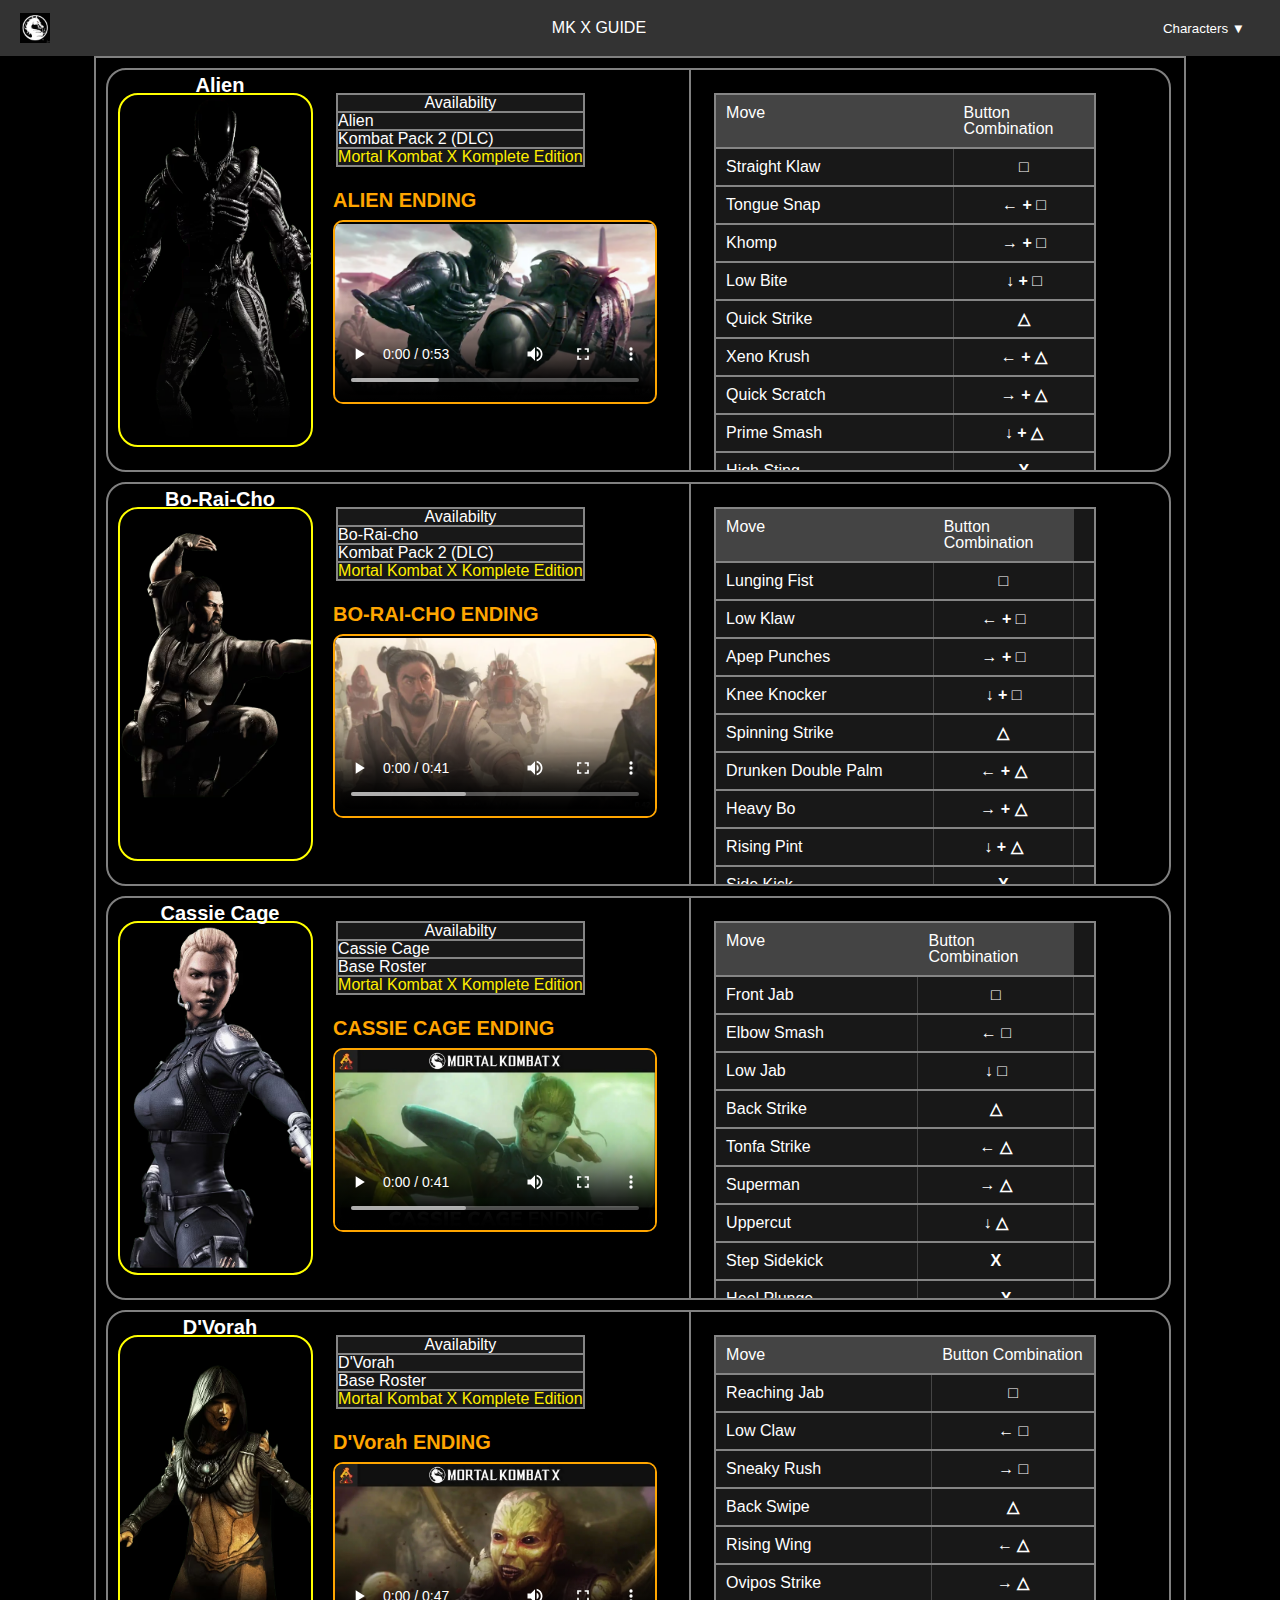
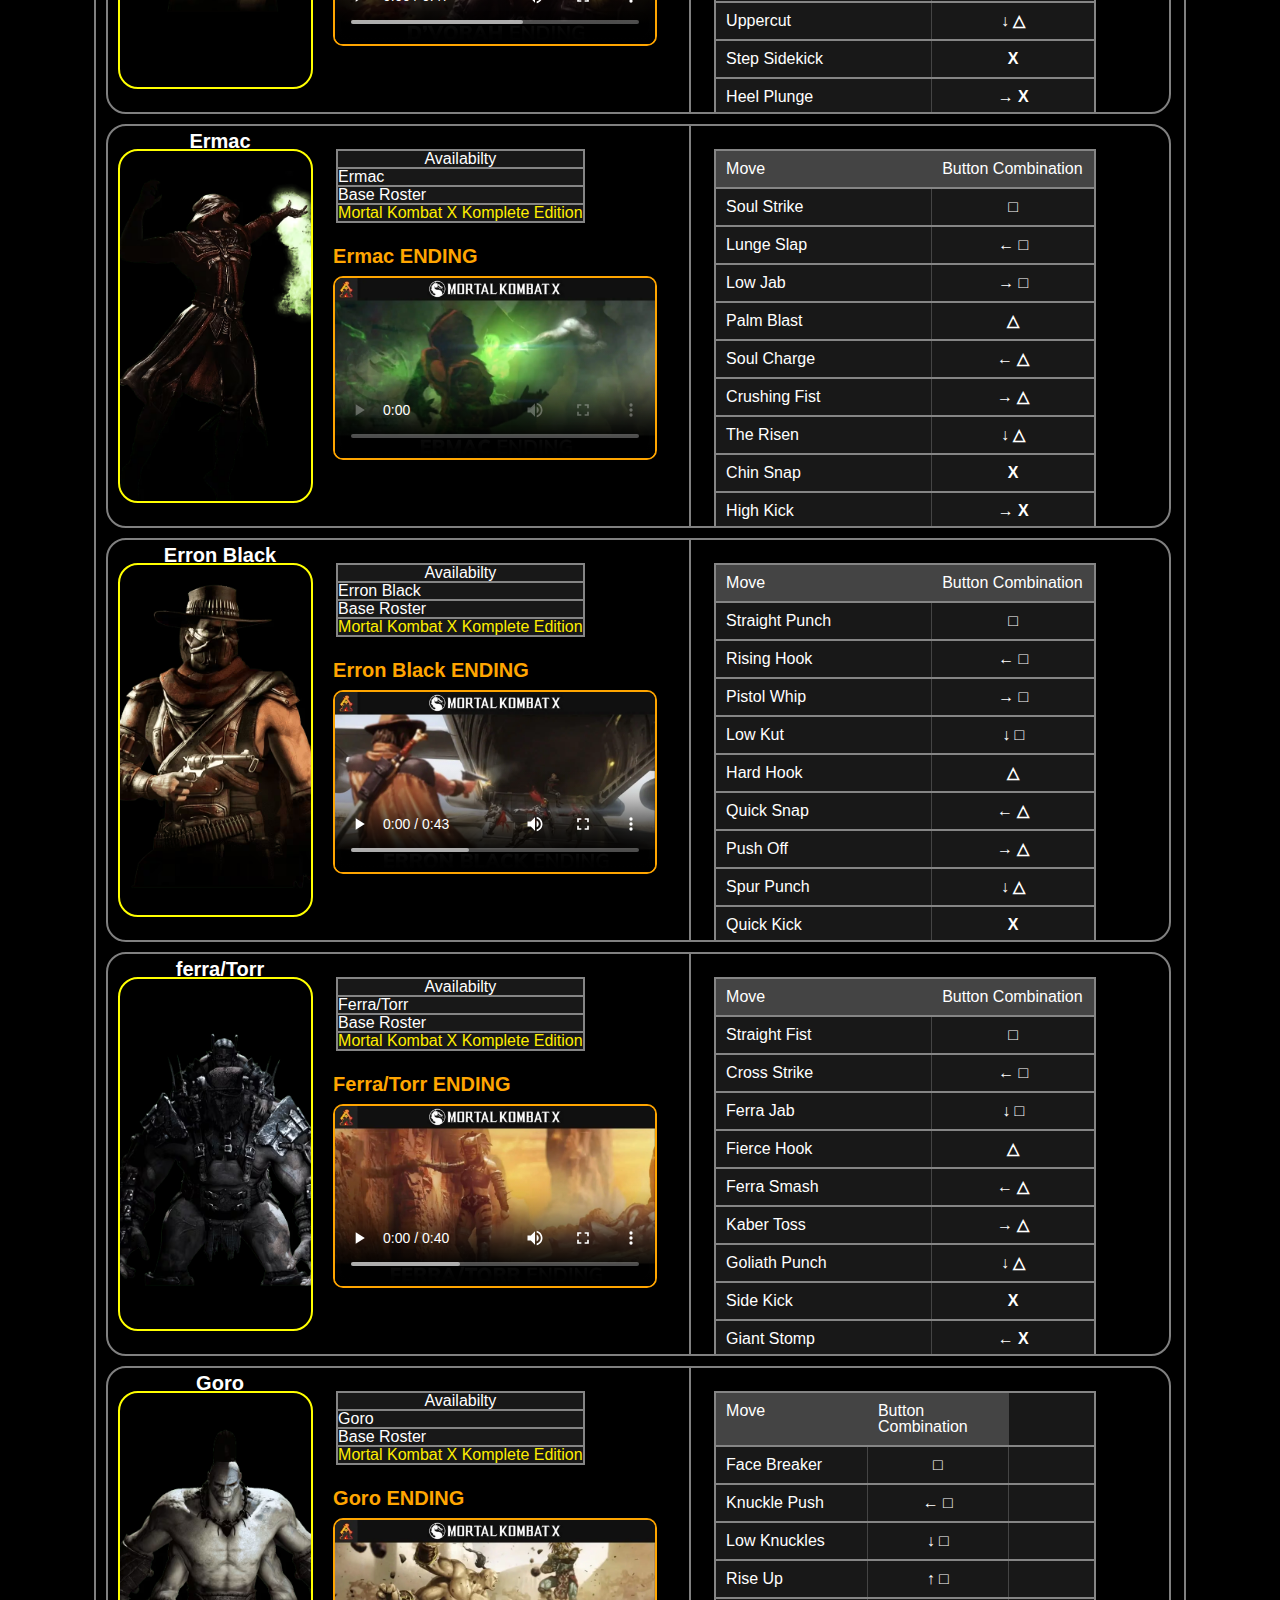
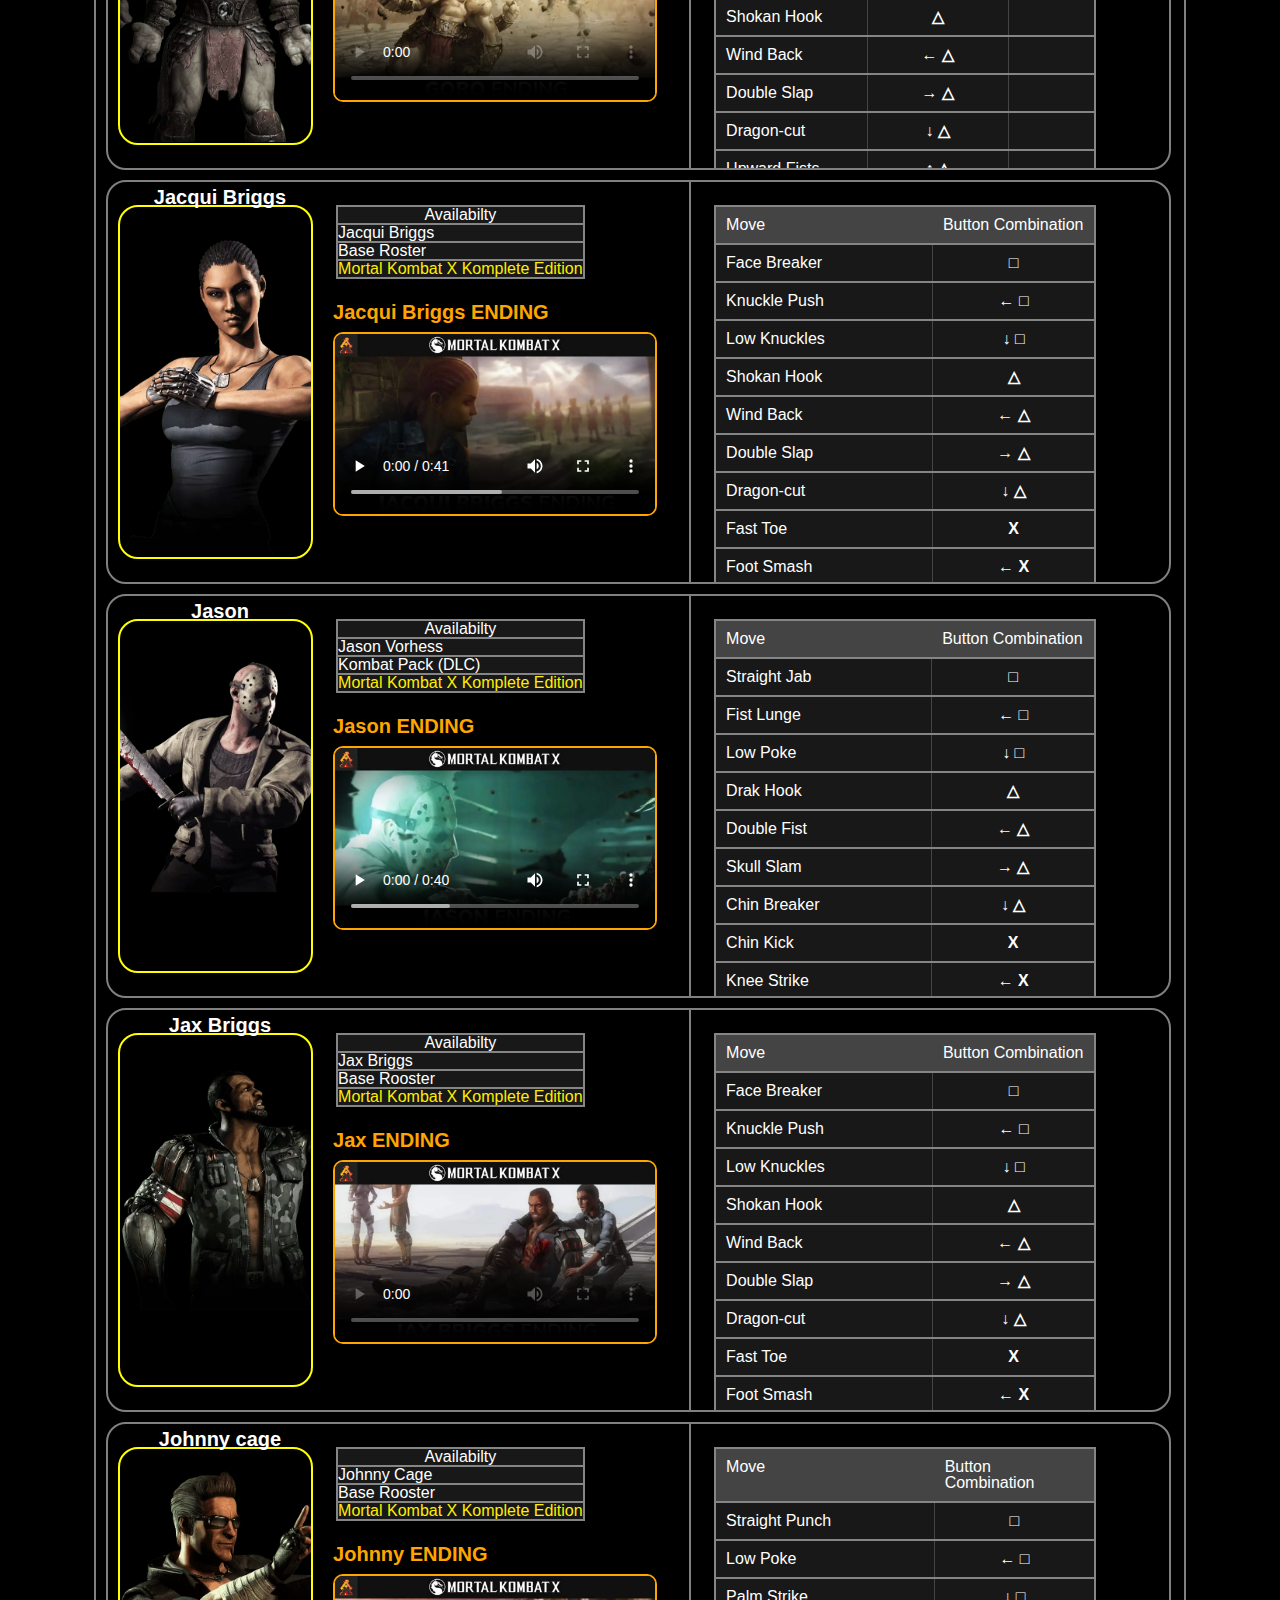
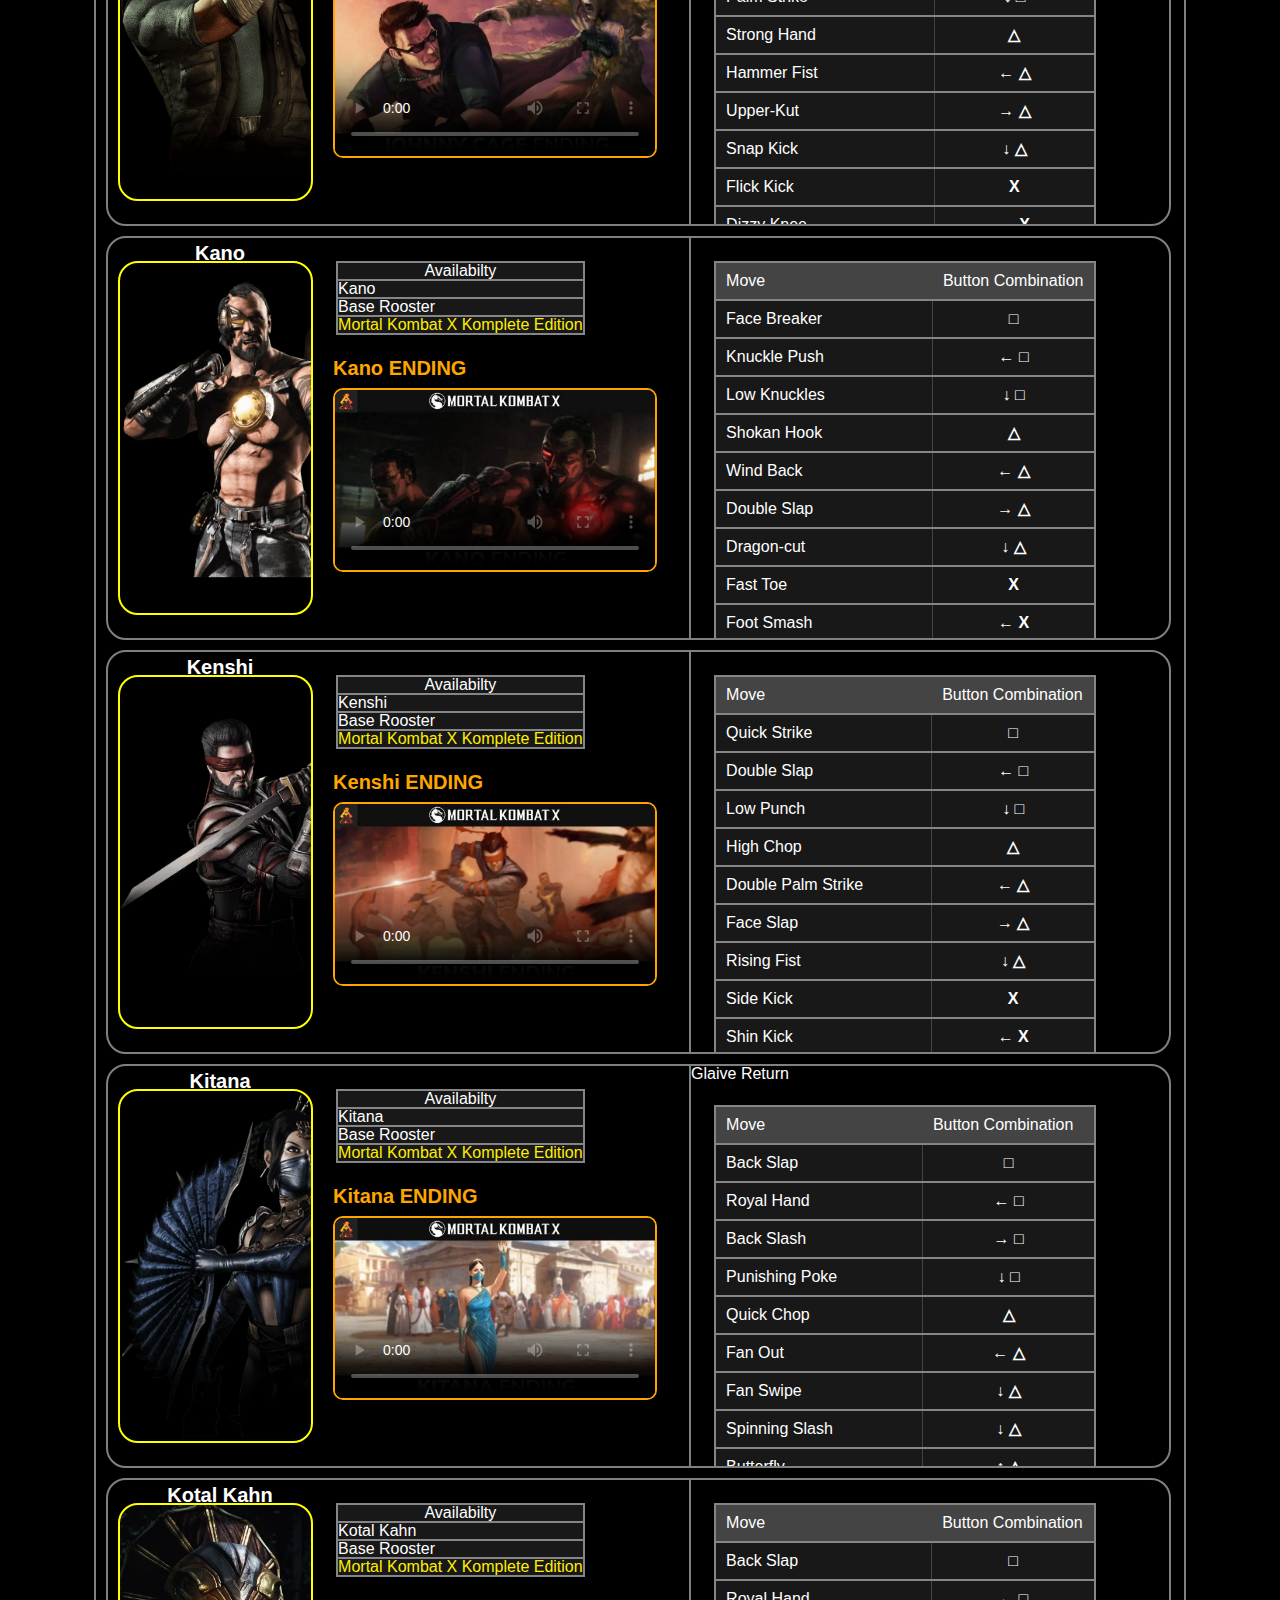
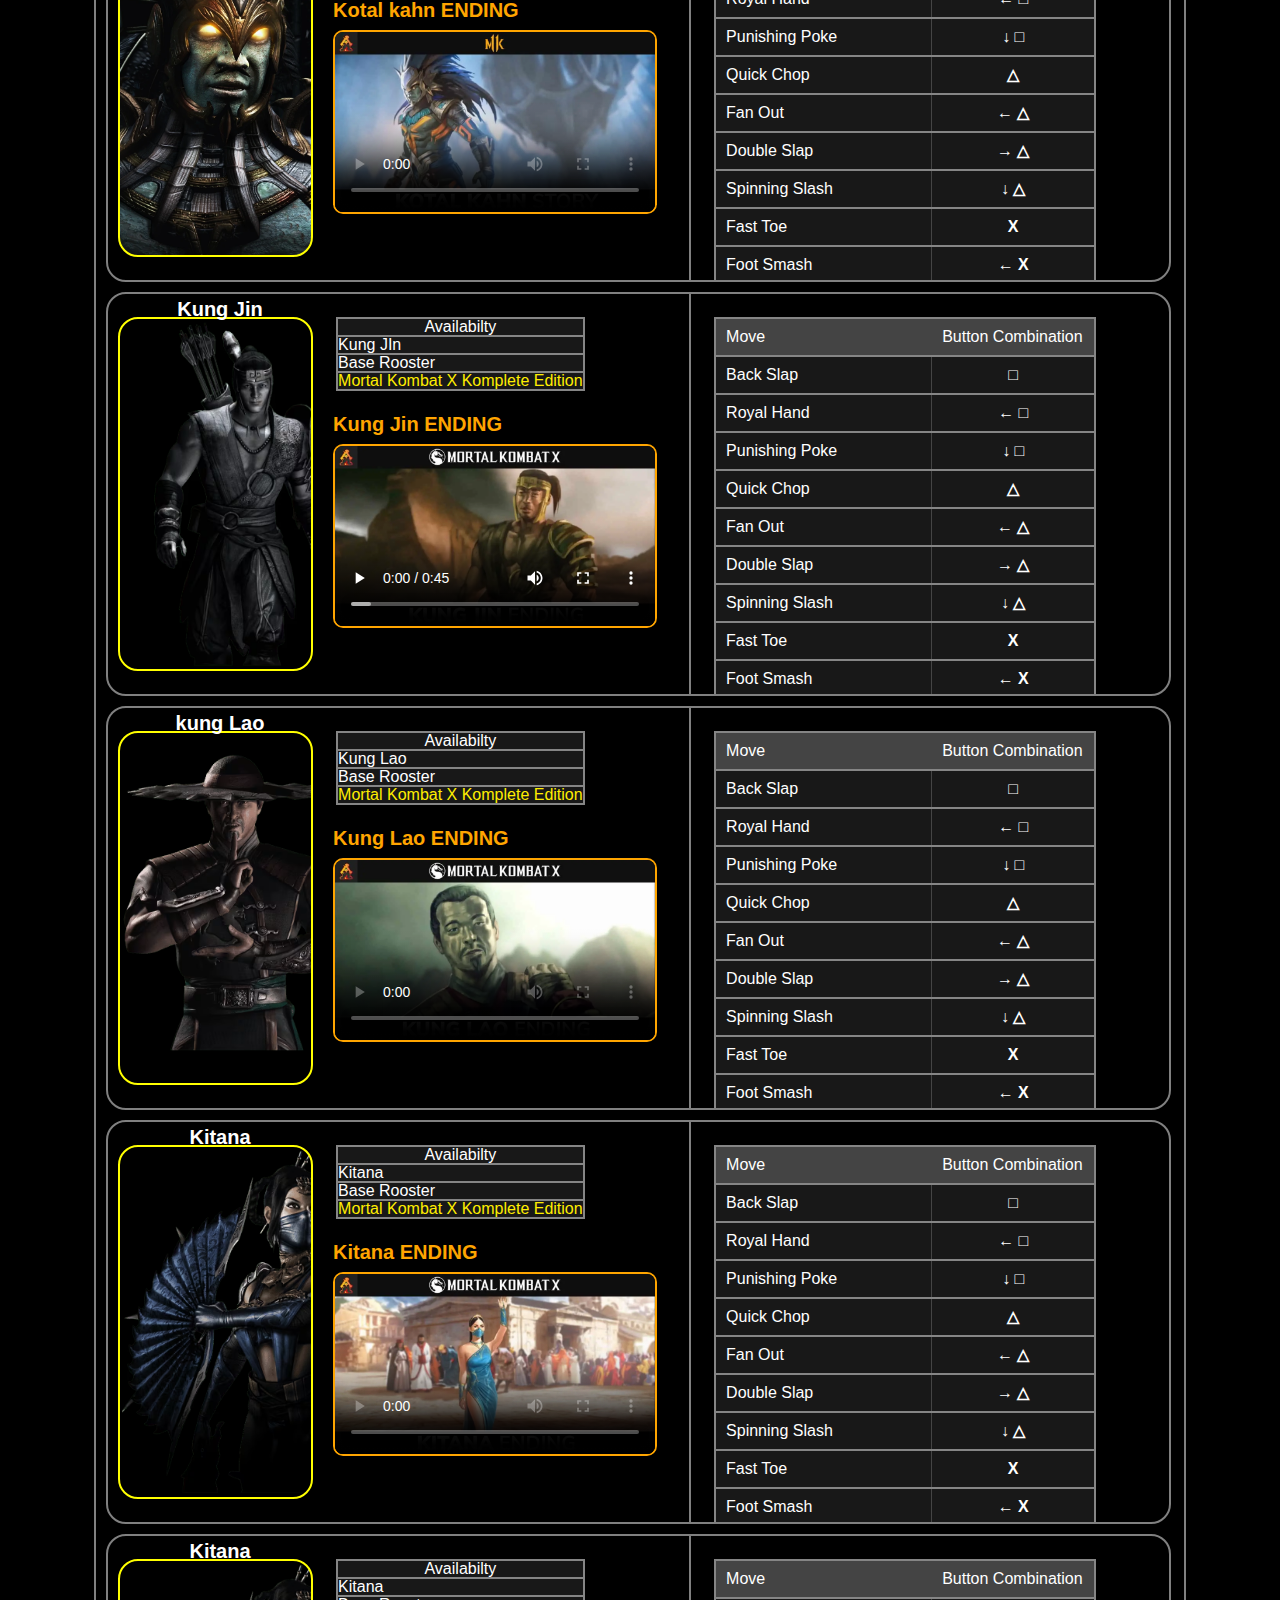
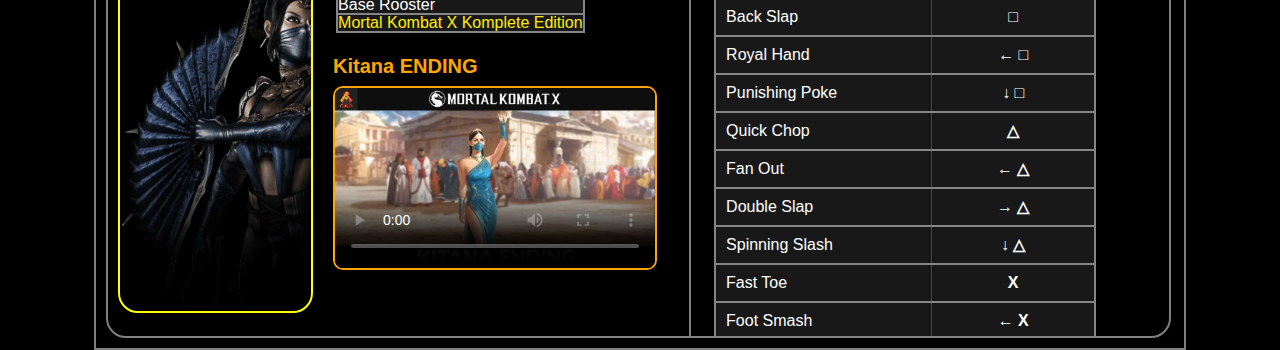
==== Alien Guide.html @ 818e5690 "progress" ====
<!DOCTYPE html>
<html lang="en">

<head>
    <meta charset="UTF-8">
    <meta name="viewport" content="width=device-width, initial-scale=1.0">
    <title>Characters Guide MKX</title>
    <link rel="stylesheet" href="characters-forum.css">
</head>

<body>
    <div class="navbar">
        <div class="logo-photo-profil">

        </div>
        <a href="Project2.html">MK X GUIDE</a>
        <div class="menu">
          <div class="dropdown">
            <button class="dropdown-button">Characters ▼</button>
            <div class="dropdown-content">
              <a href="#Alien">Alien</a>
              <a href="#Bo-Rai-Cho">Bo-Rai-Cho</a>
              <a href="#Cassie Cage">Cassie Cage</a>
              <a href="#D'Vorah">D'Vorah</a>
              <a href="#Ermac">Ermac</a>
              <a href="#Erron Black">Erron Black</a>
              <a href="#ferra/Torr">ferra/Torr</a>
              <a href="#Goro">Goro</a>
              <a href="#Jacqui Briggs">Jacqui Briggs</a>
              <a href="#Jason">Jason</a>
              <a href="#Jax Briggs">Jax Briggs</a>
              <a href="#Johnny Cage">Johnny Cage</a>
              <a href="#Kano">Kano</a>
              <a href="#Kenshi">Kenshi</a>
              <a href="#Kitana">Kitana</a>
            </div>
          </div>
        </div>
      </div>

    <div id="Alien" class="container-menu">
        <div class="characters-profile-container">
            <div class="profile-header">
                <p style="font-size: 20px; font-weight: bold;">Alien</p>
            </div>
            <div class="characters-profile-menu">
            </div>
            <div class="characters-info">
                <table>
                    <tr>
                        <th><b>Availabilty</b></th>
                    </tr>
                    <tr>
                        <td>Alien</td>
                    </tr>
                    <tr>
                        <td>Kombat Pack 2 (DLC)</td>
                    </tr>
                    <tr>
                        <td style="color: rgb(255, 238, 0);">Mortal Kombat X Komplete Edition</td>
                    </tr>
                </table>
                <h1>ALIEN ENDING</h1>

                <video width="320" height="180" poster="video thumbnail/Screenshot 2024-10-26 213355.png" controls>
                    <source src="Video/alien ending video.mp4" type="video/mp4">
                    <source src="movie.ogg" type="video/ogg">
                  </video>
            </div>
            <div class="characters-moves-list">
                <div class="moveset">
                    <table class="move-list">
                        <tr>
                            <th>Move</th>
                            <th>Button Combination</th>
                        </tr>
                        <tr>
                            <td>Straight Klaw</td>
                            <td>□</td>
                        </tr>
                        <tr>
                            <td>Tongue Snap</td>
                            <td>← + □</td>
                        </tr>
                        <tr>
                            <td>Khomp</td>
                            <td>→ + □</td>
                        </tr>
                        <tr>
                            <td>Low Bite</td>
                            <td> ↓ + □</td>
                        </tr>
                        <tr>
                            <td>Quick Strike</td>
                            <td>△</td>
                        </tr>
                        <tr>
                            <td>Xeno Krush</td>
                            <td>← + △</td>
                        </tr>
                        <tr>
                            <td>Quick Scratch</td>
                            <td>→ + △</td>
                        </tr>
                        <tr>
                            <td>Prime Smash</td>
                            <td> ↓ + △</td>
                        </tr>
                        <tr>
                            <td>High Sting</td>
                            <td> X</td>
                        </tr>
                        <tr>
                            <td>Low Kut</td>
                            <td>↙ + X</td>
                        </tr>
                        <tr>
                            <td>Tail Slap</td>
                            <td>→ + X</td>
                        </tr>
                        <tr>
                            <td>Side Swipe</td>
                            <td>↓ + X</td>
                        </tr>
                        <tr>
                            <td>Bladed Sting</td>
                            <td> ↑ + X</td>
                        </tr>
                        <tr>
                            <td>Tail Strike</td>
                            <td> O</td>
                        </tr>
                        <tr>
                            <td>Tail Sweep</td>
                            <td> ← + O</td>
                        </tr>
                        <tr>
                            <td>Skull Slam</td>
                            <td>→ + O</td>
                        </tr>
                        <tr>
                            <td>Quick Sting</td>
                            <td> ↓ + O</td>
                        </tr>
                        <tr>
                            <td>Sizzle Strike</td>
                            <td> ↑ + X</td>
                        </tr>
                        <tr>
                            <td>Corrosive Sting</td>
                            <td> ↓ + O</td>
                        </tr>
                        <tr>
                            <td>Cross Swipe </td>
                            <td> △</td>
                        </tr>
                        <tr>
                            <td>Blade Krush</td>
                            <td> ↓ + △</td>
                        </tr>
                        <tr>
                            <th>Jumping Attacks</th>
                            <th></th>
                        </tr>
                        <tr>
                            <td>jump Back Punch</td>
                            <td> △ </td>
                        </tr>
                        <tr>
                            <td>Jump Front Punch</td>
                            <td> □ </td>
                        </tr>
                        <tr>
                            <td>Jump Front Kick </td>
                            <td> X</td>
                        </tr>
                        <tr>
                            <td>Jump Back Kick</td>
                            <td> O</td>
                        </tr>
                        <tr>
                            <th>Throws</th>
                            <th></th>
                        </tr>
                        <td>Throws (Forward)</td>
                        <td> → + L1 </td>
                        </tr>
                        <tr>
                            <td>Throws (Forward)-enhance</td>
                            <td> → + L1 , R2 </td>
                        </tr>
                        <tr>
                            <td>
                                Throw (Away) </td>
                            <td> L1</td>
                        </tr>
                        <tr>
                            <td>Throw (Away) - Enhance</td>
                            <td> L1 , R2 </td>
                        </tr>
                        <tr>
                            <th>Combos Attacks</th>
                            <th></th>
                        </tr>
                        <tr>
                            <td>Ambush </td>
                            <td>□ , □</td>
                        </tr>
                        <tr>
                            <td>
                                Overpowered</td>
                            <td>□ , □ , △ </td>
                        </tr>
                        <tr>
                            <td>
                                Mutilating Humans</td>
                            <td>□ , △ </td>
                        </tr>
                        <tr>
                            <td>
                                Silent Stalker</td>
                            <td> □ , △ , X</td>
                        </tr>
                        <tr>
                            <td>
                                Here Kitty, Kitty</td>
                            <td>← □ , □</td>
                        </tr>
                        <tr>
                            <td>
                                Lucky Star</td>
                            <td>← □ , □ , X</td>
                        </tr>
                        <tr>
                            <td>
                                Narcissus</td>
                            <td>← □ , □ , ↑ O</td>
                        </tr>
                        <tr>
                            <td>
                                Bug Hunt</td>
                            <td>→ □ , X</td>
                        </tr>
                        <tr>
                            <td>Zeta II</td>
                            <td>→ □ , X , O</td>
                        </tr>
                        <tr>
                            <td>
                                Special Orders</td>
                            <td>△ , □ </td>
                        </tr>
                        <tr>
                            <td>Kane's Son</td>
                            <td>△ , □ , O</td>
                        </tr>
                        <tr>
                            <td>Warning Beacon</td>
                            <td>→△ , X</td>
                        </tr>
                        <tr>
                            <td>S.O.S</td>
                            <td>→△ , X , O , X , O</td>
                        </tr>
                        <tr>
                            <td>Break Quarantine</td>
                            <td>X , X</td>
                        </tr>
                        <tr>
                            <td>Hyperspeed</td>
                            <td> X , X , X</td>
                        </tr>
                        <tr>
                            <td>Doomed</td>
                            <td>←X , O</td>
                            </td>
                        </tr>
                        <tr>
                            <td>
                                Embryo Implant</td>
                            <td>→X , O</td>
                        </tr>
                        <tr>
                            <td>Deadly Splinters</td>
                            <td>△ , □</td>
                        </tr>
                        <tr>
                            <th>Special Moves</th>
                            <th></th>
                        </tr>
                        <tr>
                            <td>Tail flip </td>
                            <td> ← → O</td>
                        </tr>
                        <tr>
                            <td>
                                Tail Slam</td>
                            <td> ← → O , R2</td>
                        </tr>
                        <td>
                            Air Tail Flip</td>
                        <td>← → O </td>
                        </tr>
                        <tr>
                            <td>
                                Air Tail Slam </td>
                            <td>← → O , R2/td>
                        </tr>
                        <tr>
                            <td>
                                Xeno Strike</td>
                            <td>↓ → X</td>
                        </tr>
                        <tr>
                            <td>
                                Xeno Pounce</td>
                            <td>↓ → X , R2</td>
                        </tr>
                        <tr>
                            <td>
                                Tail Snag</td>
                            <td>↓ ← X</td>
                        </tr>
                        <tr>
                            <td>

                                Tail Grab</td>
                            <td>↓ ← X , R2</td>
                        </tr>
                        <tr>
                            <td>
                                Low Krawl</td>
                            <td>← → □</td>
                        </tr>
                        <tr>
                            <td>Quick Dash</td>
                            <td>← → □ , R2</td>
                        </tr>
                        <tr>
                            <td>
                                Exo Sting</td>
                            <td>↓ ← △</td>
                        </tr>
                        <tr>
                            <td>
                                Exo Splash</td>
                            <td>↓ ← △ , R2</td>
                        </tr>
                        <tr>
                            <td>Close Exo Sting</td>
                            <td> ↓ ← △ , ←</td>
                        </tr>
                        <tr>
                            <td>
                                Far Exo Sting</td>
                            <td>↓ ← △ , →</td>
                            </td>
                        </tr>
                        <tr>
                            <td>

                                Air Exo Sting</td>
                            <td>↓ ← △</td>
                        </tr>
                        <tr>
                            <td>
                                Air Exo Splash</td>
                            <td>↓ ← △ , R2</td>
                        </tr>
                        <tr>
                            <td>
                                Acid Blood </td>
                            <td> ↓ ← O</td>
                        </tr>
                        <tr>
                            <td>

                                Erosive Blood</td>
                            <td> ↓ ← O , R2</td>
                        </tr>
                        <td>Ovomorph </td>
                        <td>↓ ← □</td>
                        </tr>
                        <tr>
                            <td>
                                Ovomorph - Facehugger</td>
                            <td>↓ ← □ </td>
                        </tr>
                        <tr>
                            <td>

                                Advanced Ovomorph</td>
                            <td>↓ ← □</td>
                        </tr>
                        <tr>
                            <td>

                                Advanced Ovomorph - Facehugger</td>
                            <td>↓ ← □</td>
                        </tr>
                        <tr>
                            <td>

                                Close Ovomorph</td>
                            <td>↓ ← □ , ←</td>
                        </tr>
                        <tr>
                            <td>

                                Close Ovomorph - Facehugger</td>
                            <td>↓ ← □ </td>
                        </tr>
                        <tr>
                            <td>

                                Close Advanced Ovomorph</td>
                            <td>↓ ← □ , R2 , ←</td>
                        </tr>
                        <tr>
                            <td>

                                Close Advanced Ovomorph - Facehugger</td>
                            <td>↓ ← □ </td>
                        </tr>
                        <tr>
                            <td>
                                Far Ovomorph</td>
                            <td>↓ ← □ , →</td>
                        </tr>
                        <tr>
                            <td>

                                Far Ovomorph - Facehugger</td>
                            <td>↓ ← □ </td>
                        </tr>
                        <tr>
                            <td>
                                Drone Drop</td>
                            <td>↓ ← O</td>
                        </tr>
                        <tr>
                            <td>
                                Drone Drop</td>
                            <td>↓ ← O , R2</td>
                        </tr>
                        <tr>
                            <td>
                                Drone Slam - Delay -Hold Circle</td>
                            <td>O</td>
                        </tr>
                        <tr>
                            <td>
                                Close Drone Drop</td>
                            <td>↓ ← O , ←</td>
                        </tr>
                        <tr>
                            <td>Close Drone Slam</td>
                            <td>↓ ← O , R2 , ←</td>
                        </tr>
                        <tr>
                            <td>
                                Close Drone Slam - Delay -Hold Circle</td>
                            <td>O</td>
                            </td>
                        </tr>
                        <tr>
                            <td>

                                Far Drone Drop</td>
                            <td>↓ ← O , R2 , →</td>
                        </tr>
                        <tr>
                            <td>Chop Chop</td>
                            <td>↓ ← □</td>
                        </tr>
                        <tr>
                            <td>

                                Chop Chop Shop </td>
                            <td> ↓ ← □ , R2</td>
                        </tr>
                        <tr>
                            <td>


                                Away Chop Chop Shop</td>
                            <td> ↓ ← □ , R2 , →</td>
                        </tr>
                        <td>Blade Spin </td>
                        <td>↓ ← △</td>
                        </tr>
                        <tr>
                            <td>

                                Spinner</td>
                            <td>↓ ← △ , R2 </td>
                        </tr>
                        <tr>
                            <th>X-Ray</th>
                            <th></th>
                        </tr>
                        <tr>
                            <td>

                                Survival</td>
                            <td>L2 , R2 </td>
                        </tr>
                        <tr>
                            <th>Fatalities</th>
                            <th></th>
                        </tr>
                        <tr>
                            <td>

                                Killer Queen (Close)</td>
                            <td>↓ ↓ ← → X</td>
                        </tr>
                        <tr>
                            <td>


                                Deadly Hybrid (Mid)</td>
                            <td>← → ↓ → □</td>
                        </tr>
                        <tr>
                            <td>


                                Stage Fatality (Close)</td>
                            <td>↓ ↓ ↓ X</td>
                        </tr>
                        <tr>
                            <th>Brutalities</th>
                            <th></th>
                        </tr>
                        <tr>
                            <td>

                                Slash and Bash</td>
                            <td>↓ ← X , R2 </td>
                        </tr>
                        <tr>
                            <td>

                                Little Head</td>
                            <td>L1 / □ , X</td>
                        </tr>
                        <tr>
                            <td>
                                Acid Burn</td>
                            <td>↓ ← △</td>
                        </tr>
                        <tr>
                            <td>
                                Alien Baby</td>
                            <td>↓ ← □</td>
                        </tr>
                        <tr>
                            <td>
                                The Slicer</td>
                            <td>↓ ← □</td>
                        </tr>
                    </table>
                </div>
                <br>
            </div>
        </div>

        <!-- Alien -->

        <div id="Bo-Rai-Cho" class="characters-profile-container2">

            <div class="profile-header2">
                <p style="font-size: 20px; font-weight: bold;">Bo-Rai-Cho</p>
            </div>

            <div class="characters-profile-menu2">
            </div>

            <div class="characters-info">
                <table>
                    <tr>
                        <th><b>Availabilty</b></th>
                    </tr>
                    <tr>
                        <td>Bo-Rai-cho</td>
                    </tr>
                    <tr>
                        <td>Kombat Pack 2 (DLC)</td>
                    </tr>
                    <tr>
                        <td style="color: rgb(255, 238, 0);">Mortal Kombat X Komplete Edition</td>
                    </tr>
                </table>
                <h1>BO-RAI-CHO ENDING</h1>

                <video width="320" height="180" poster="video thumbnail/Screenshot 2024-10-31 102612.png" controls>
                        <source src="Video/Boraicho ending video.mp4" type="video/mp4">
                        <source src="movie.ogg" type="video/ogg">
                      </video>
            </div>

            <div class="characters-moves-list2">

                <div class="moveset2">

                    <table class="move-list2">
                        <tr>
                            <th>Move</th>
                            <th>Button Combination</th>
                        </tr>
                        <tr>
                            <td>
                                Lunging Fist</td>
                            <td>□</td>
                        </tr>
                        <tr>
                            <td>
                                Low Klaw</td>
                            <td>← + □</td>
                        </tr>
                        <tr>
                            <td>
                                Apep Punches</td>
                            <td>→ + □</td>
                        </tr>
                        <tr>
                            <td>
                                Knee Knocker</td>
                            <td> ↓ + □</td>
                        </tr>
                        <tr>
                            <td>
                                Spinning Strike</td>
                            <td>△</td>
                        </tr>
                        <tr>
                            <td>
                                Drunken Double Palm</td>
                            <td>← + △</td>
                        </tr>
                        <tr>
                            <td>
                                Heavy Bo</td>
                            <td>→ + △</td>
                        </tr>
                        <tr>
                            <td>
                                Rising Pint</td>
                            <td> ↓ + △</td>
                        </tr>
                        <tr>
                            <td>
                                Side Kick</td>
                            <td> X</td>
                        </tr>
                        <tr>
                            <td>
                                Shin Split</td>
                            <td>↙ + X</td>
                        </tr>
                        <tr>
                            <td>Leaping Kick</td>
                            <td>→ + X</td>
                        </tr>
                        <tr>
                            <td>Knee Buckle</td>
                            <td>↓ + X</td>
                        </tr>
                        <tr>
                            <td>
                                Keg Kick</td>
                            <td> ↑ + X</td>
                        </tr>
                        <tr>
                            <td>
                                Fat Flop</td>
                            <td> O</td>
                        </tr>
                        <tr>
                            <td>
                                Spinning Monkey</td>
                            <td> ← + O</td>
                        </tr>
                        <tr>
                            <td>
                                Sliding Sandal</td>
                            <td>→ + O</td>
                        </tr>
                        <tr>
                            <td>Double Strike</td>
                            <td> ↓ + O</td>
                        </tr>
                        <tr>
                            <td>
                                Quick Stick</td>
                            <td> ↑ + X</td>
                        </tr>
                        <tr>
                            <td>
                                Low Strike</td>
                            <td> ↓ + O</td>
                        </tr>
                        <tr>
                            <td>Cross Swipe </td>
                            <td> △</td>
                        </tr>
                        <tr>
                            <td>High Sticking</td>
                            <td> ↓ + △</td>
                        </tr>
                        <tr>
                            <th>Jumping Attacks</th>
                            <th></th>
                        </tr>
                        <tr>
                            <td>jump Back Punch</td>
                            <td> △ </td>
                        </tr>
                        <tr>
                            <td>Jump Front Punch</td>
                            <td> □ </td>
                        </tr>
                        <tr>
                            <td>Jump Front Kick </td>
                            <td> X</td>
                        </tr>
                        <tr>
                            <td>Jump Back Kick</td>
                            <td> O</td>
                        </tr>
                        <tr>
                            <th>Throws</th>
                            <th></th>
                        </tr>
                        <td>Throws (Forward)</td>
                        <td> → + L1 </td>
                        </tr>
                        <tr>
                            <td>Throws (Forward)-enhance</td>
                            <td> → + L1 , R2 </td>
                        </tr>
                        <tr>
                            <td>
                                Throw (Away) </td>
                            <td> L1</td>
                        </tr>
                        <tr>
                            <td>Throw (Away) - Enhance</td>
                            <td> L1 , R2 </td>
                        </tr>
                        <tr>
                            <th>Combos Attacks</th>
                            <th></th>
                        </tr>
                        <tr>
                            <td>
                                Staggering Strikes </td>
                            <td>□ , □</td>
                        </tr>
                        <tr>
                            <td>

                                Eye Gouge</td>
                            <td>□ , □ , □ </td>
                        </tr>
                        <tr>
                            <td>

                                Hallow Pain</td>
                            <td>□ , △ </td>
                        </tr>
                        <tr>
                            <td>
                                Battle Punches</td>
                            <td> □ , △ , □</td>
                        </tr>
                        <tr>
                            <td>
                                Sloppy Shots</td>
                            <td>← □ , △ , □ , △</td>
                        </tr>
                        <tr>
                            <td>

                                On The Rocks
                            </td>
                            <td>← □ , △</td>
                        </tr>
                        <tr>
                            <td>

                                Losing Balance</td>
                            <td>← □ , △ , X </td>
                        </tr>
                        <tr>
                            <td>

                                Krushing Grapes</td>
                            <td>← □ , △ , X , O</td>
                        </tr>
                        <tr>
                            <td>Sake Bomb</td>
                            <td>△ , □ </td>
                        </tr>
                        <tr>
                            <td>
                                Little Buzz</td>
                            <td>△ , O </td>
                        </tr>
                        <tr>
                            <td>
                                Drunken Legs</td>
                            <td>△ , O , O</td>
                        </tr>
                        <tr>
                            <td>
                                The Spin</td>
                            <td>← △ , X</td>
                        </tr>
                        <tr>
                            <td>
                                Seeing Double</td>
                            <td>← △ , X , X</td>
                        </tr>
                        <tr>
                            <td>Last Kall</td>
                            <td>← △ , X , O</td>
                        </tr>
                        <tr>
                            <td>
                                Cock-Eyed</td>
                            <td>→ △ , □</td>
                        </tr>
                        <tr>
                            <td>Tipsy</td>
                            <td>X , O</td>
                            </td>
                        </tr>
                        <tr>
                            <td>

                                Bombed</td>
                            <td>X , O , □</td>
                        </tr>
                        <tr>
                            <td>
                                High Tolerance</td>
                            <td>← X , △</td>
                        </tr>
                        <tr>
                            <td>
                                Twisting Flask</td>
                            <td>← X , △ , △</td>
                        </tr>
                        <tr>
                            <td>Staggering Step </td>
                            <td>→ X , O</td>
                        </tr>
                        <tr>
                            <td>
                                Happy Hour</td>
                            <td>O , □</td>
                        </tr>
                        <td>
                            Hangover</td>
                        <td>O , □ , X</td>
                        </tr>
                        <tr>
                            <td>

                                Dazed and Confused </td>
                            <td>O , □ , X , ↓ O
                                <td>
                        </tr>
                        <tr>
                            <td>
                                Keg Stand</td>
                            <td>→ △ , □</td>
                        </tr>
                        <tr>
                            <td>
                                Straight Up</td>
                            <td>→ △ , □ , △</td>
                        </tr>
                        <tr>
                            <td>
                                Good Times</td>
                            <td>← □ , O</td>
                        </tr>
                        <tr>
                            <td>

                                Staff Dance</td>
                            <td>← □ , □</td>
                        </tr>
                        <tr>
                            <th>
                                Special Moves</th>
                            <th></th>
                        </tr>
                        <tr>
                            <td>Belly Bash</td>
                            <td>← → O</td>
                        </tr>
                        <tr>
                            <td>
                                Bump N' Dump</td>
                            <td>← → O , R2</td>
                        </tr>
                        <tr>
                            <td>
                                Fart Cloud</td>
                            <td>↓ ← O</td>
                        </tr>
                        <tr>
                            <td>Crop Duster</td>
                            <td>↓ ← O , R2</td>
                        </tr>
                        <tr>
                            <td>

                                Drunken Fist</td>
                            <td>↓ ← △</td>
                            </td>
                        </tr>
                        <tr>
                            <td>


                                Fist Flurry</td>
                            <td>↓ ← △ , R2</td>
                        </tr>
                        <tr>
                            <td>
                                Tumble Kicks</td>
                            <td>↓ ← X</td>
                        </tr>
                        <tr>
                            <td>
                                Monkey Flips</td>
                            <td> ↓ ← X , R2</td>
                        </tr>
                        <tr>
                            <td>

                                Sumo Stomp</td>
                            <td> ↓ ↓ O</td>
                        </tr>
                        <td>Sumo Slam</td>
                        <td>↓ ↓ O , R2</td>
                        </tr>
                        <tr>
                            <td>

                                Flying Kick</td>
                            <td>← → O</td>
                        </tr>
                        <tr>
                            <td>

                                Spinning Kane</td>
                            <td>↓ ← □</td>
                        </tr>
                        <tr>
                            <td>


                                Spin and Slam</td>
                            <td>↓ ← □ , R2</td>
                        </tr>
                        <tr>
                            <td>

                                Kane Snag</td>
                            <td>↓ → □</td>
                        </tr>
                        <tr>
                            <td>

                                Snag 'n' Bump</td>
                            <td>↓ → □ , R2</td>
                        </tr>
                        <tr>
                            <td>

                                Kane Snap</td>
                            <td>↓ → △</td>
                        </tr>
                        <tr>
                            <td>

                                Kane Strike</td>
                            <td>↓ → △ , R2</td>
                        </tr>
                        <tr>
                            <td>
                                Kane Flurry</td>
                            <td>↓ ← △</td>
                        </tr>
                        <tr>
                            <td>

                                Kane Chaos</td>
                            <td>↓ ← △ , R2</td>
                        </tr>
                        <tr>
                            <td>
                                Low Cane</td>
                            <td>↓ → X</td>
                        </tr>
                        <tr>
                            <td>
                                Low Cane - Enhance</td>
                            <td>R2</td>
                        </tr>
                        <tr>
                            <td>
                                Fire Spit</td>
                            <td>↓ → △</td>
                        </tr>
                        <tr>
                            <td>
                                Fire Breath</td>
                            <td>↓ → △ , R2</td>
                        </tr>
                        <tr>
                            <td>Up Fire Spit</td>
                            <td>↓ ← □</td>
                        </tr>
                        <tr>
                            <td>
                                Up Fire Breath</td>
                            <td>↓ ← □ , R2</td>
                            </td>
                        </tr>
                        <tr>
                            <td>

                                Ground Fire</td>
                            <td>↓ → □</td>
                        </tr>
                        <tr>
                            <td>Ground Blaze</td>
                            <td>↓ → □ , R2</td>
                        </tr>
                        <tr>
                            <td>

                                Bump N' Dump - Quick Drink</td>
                            <td>↓ ↓ □</td>
                        </tr>
                        <tr>
                            <td>


                                Fist Flurry - Quick Drink</td>
                            <td>↓ ↓ □</td>
                        </tr>
                        <td>Sumo Stomp - Quick Drink</td>
                        <td>↓ ↓ □</td>
                        </tr>
                        <tr>
                            <td>


                                Sumo Slam - Quick Drink</td>
                            <td>↓ ↓ □</td>
                        </tr>
                        <tr>
                            <td>Drink</td>
                            <td>↓ ↓ □</td>
                        </tr>
                        <tr>
                            <td>

                                Chug</td>
                            <td>↓ ↓ □ , R2</td>
                        </tr>
                        <tr>
                            <td>Meditate</td>
                            <td>↓ ↓ X</td>
                        </tr>
                        <tr>
                            <td>

                                Meditate - Keg Roll Away</td>
                            <td>□</td>
                        </tr>
                        <tr>
                            <td>


                                Meditate - Tharm Strike</td>
                            <td>△</td>
                        </tr>
                        <tr>
                            <td>


                                Meditate - Krazy Legs</td>
                            <td>X</td>
                        </tr>
                        <tr>
                            <td>
                                Meditate - Keg Roll Towards</td>
                            <td>O</td>
                        </tr>
                        <tr>
                            <td>

                                Meditate - Lay Back</td>
                            <td>↓</td>
                        </tr>
                        <tr>
                            <td>

                                Zen</td>
                            <td>↓ ↓ X , R2</td>
                        </tr>
                        <tr>
                            <td>
                                Zen - Keg Roll Away</td>
                            <td>□</td>
                        </tr>
                        <tr>
                            <td>
                                Zen - Tharm Strike</td>
                            <td>△</td>
                        </tr>
                        <tr>
                            <td>
                                Zen - Krazy Legs</td>
                            <td>X</td>
                        </tr>
                        <td>Head Dive</td>
                        <td>← → X</td>
                        </tr>
                        <tr>
                            <td>

                                Drunk-Peedo</td>
                            <td>← → X , R2</td>
                        </tr>
                        <tr>
                            <td>


                                Spinning Fists</td>
                            <td>↓ ← □</td>
                        </tr>
                        <tr>
                            <td>

                                Spinning Fists - Quick Drink</td>
                            <td>↓ ↓ □</td>
                        </tr>
                        <tr>
                            <td>

                                Sloppy Slap</td>
                            <td>↓ ← □</td>
                        </tr>
                        <tr>
                            <td>

                                Sloppy Smack</td>
                            <td>↓ ← □ , R2</td>
                        </tr>
                        <tr>
                            <td>

                                Spit Daze </td>
                            <td>↓ → △</td>
                        </tr>
                        <tr>
                            <td>

                                Loogie</td>
                            <td>↓ → △ , R2</td>
                        </tr>
                        <tr>
                            <td>

                                Multi-Slap</td>
                            <td>↓ → △</td>
                        </tr>
                        <tr>
                            <th>X-Ray</th>
                            <th></th>
                        </tr>
                        <tr>
                            <td>
                                Drunk-Upuncture</td>
                            <td>R1 + R2</td>
                        </tr>
                        <tr>
                            <td>
                                Drunk-Upuncture - Delay -Hold L2 + R2</td>
                            <td>R1 + R2</td>
                            </td>
                        </tr>
                        <th>fatalities</th>
                        <th></th>
                        <tr>
                            <td>
                                Booze You Lose (Close)</td>
                            <td>↓ ↓ ← → □ </td>
                        </tr>
                        <tr>
                            <td>

                                Bottoms Up (Close)</td>
                            <td>← → ↓ △</td>
                        </tr>
                        <tr>
                            <td>



                                Stage Fatality (Close)</td>
                            <td>← → ← → △</td>
                        </tr>
                        <td>Sumo Stomp - Quick Drink</td>
                        <td>↓ ↓ □</td>
                        </tr>
                        </tr>
                        <th>Brutalities</th>
                        <th></th>
                        <tr>
                            <td>
                                Fat Iron</td>
                            <td>L1</td>
                        </tr>
                        <tr>
                            <td>


                                Tubs of Fun</td>
                            <td>← → O</td>
                        </tr>
                        <tr>
                            <td>
                                Head on a Stick</td>
                            <td>← + X , □ + X</td>
                        </tr>
                        <tr>
                            <td>


                                Hot Foot </td>
                            <td>↓ → □ + R2</td>
                        </tr>
                        <tr>
                            <td>
                                Blowing Chunks
                            </td>
                            <td>↓ → △ + R2</td>
                        </tr>
                        <tr>
                    </table>

                </div>

            </div>

        </div>

        <!-- Bo-Rai-Cho -->

        <div id="Cassie Cage" class="characters-profile-container3">

            <div class="profile-header3">
                <p style="font-size: 20px; font-weight: bold;">Cassie Cage</p>
            </div>

            <div class="characters-profile-menu3">
            </div>

            <div class="characters-info">

                <table>
                    <tr>
                        <th><b>Availabilty</b></th>
                    </tr>
                    <tr>
                        <td>Cassie Cage</td>
                    </tr>
                    <tr>
                        <td>Base Roster</td>
                    </tr>
                    <tr>
                        <td style="color: rgb(255, 238, 0);">Mortal Kombat X Komplete Edition</td>
                    </tr>
                </table>
                <h1>CASSIE CAGE ENDING</h1>

                <video width="320" height="180" poster="video thumbnail/cassie-cage-ending-cutscene-mortal-kombat-x-altar-of-gaming-1024x576.webp" controls>
                                    <source src="Video/Boraicho ending video.mp4" type="video/mp4">
                                    <source src="movie.ogg" type="video/ogg">
                                </video>
            </div>
            <div class="characters-moves-list3">
                <div class="moveset3">
                    <table class="move-list3">
                        <tr>
                            <th>Move</th>
                            <th>Button Combination</th>
                        </tr>
                        <tr>
                            <td>
                                Front Jab</td>
                            <td>□</td>
                        </tr>
                        <tr>
                            <td>
                                Elbow Smash</td>
                            <td>← □</td>
                        </tr>
                        <tr>
                            <td>
                                Low Jab</td>
                            <td>↓ □</td>
                        </tr>
                        <tr>
                            <td>
                                Back Strike</td>
                            <td>△</td>
                        </tr>
                        <tr>
                            <td>
                                Tonfa Strike</td>
                            <td>← △</td>
                        </tr>
                        <tr>
                            <td>
                                Superman</td>
                            <td>→ △</td>
                        </tr>
                        <tr>
                            <td>
                                Uppercut</td>
                            <td>↓ △</td>
                        </tr>
                        <tr>
                            <td>
                                Step Sidekick</td>
                            <td>X</td>
                        </tr>
                        <tr>
                            <td>
                                Heel Plunge</td>
                            <td>→ X</td>
                        </tr>
                        <tr>
                            <td>

                                Low Heel</td>
                            <td>↓ X</td>
                        </tr>
                        <tr>
                            <td>Roundhouse</td>
                            <td>O</td>
                        </tr>
                        <tr>
                            <td>Cunning Sweep</td>
                            <td>← O</td>
                        </tr>
                        <tr>
                            <td>
                                Kritical Knee</td>
                            <td>→ O</td>
                        </tr>
                        <tr>
                            <td>
                                Low Poke</td>
                            <td>↓ O</td>
                        </tr>
                        <tr>
                            <th>Jumping Attacks</th>
                            <th></th>
                        </tr>
                        <tr>
                            <td>jump Back Punch</td>
                            <td> △ </td>
                        </tr>
                        <tr>
                            <td>Jump Front Punch</td>
                            <td> □ </td>
                        </tr>
                        <tr>
                            <td>Jump Front Kick </td>
                            <td> X</td>
                        </tr>
                        <tr>
                            <td>Jump Back Kick</td>
                            <td> O</td>
                        </tr>
                        <tr>
                            <th>Throws</th>
                            <th></th>
                        </tr>
                        <td>Throws (Forward)</td>
                        <td> → + L1 </td>
                        </tr>
                        <tr>
                            <td>Throws (Forward)-enhance</td>
                            <td> → + L1 , R2 </td>
                        </tr>
                        <tr>
                            <td>
                                Throw (Away) </td>
                            <td> L1</td>
                        </tr>
                        <tr>
                            <td>Throw (Away) - Enhance</td>
                            <td> L1 , R2 </td>
                        </tr>
                        <tr>
                            <th>Combos Attacks</th>
                            <th></th>
                        </tr>
                        <tr>
                            <td>

                                Rockin' </td>
                            <td>□ , □</td>
                        </tr>
                        <tr>
                            <td>


                                Rollin'</td>
                            <td>□ , □ , △ </td>
                        </tr>
                        <tr>
                            <td>


                                Turn Left</td>
                            <td>□ , △ </td>
                        </tr>
                        <tr>
                            <td>

                                By All Means</td>
                            <td> □ , △ , □</td>
                        </tr>
                        <tr>
                            <td>

                                Sneak Preview</td>
                            <td>← □ , △ , X</td>
                        </tr>
                        <tr>
                            <td>
                                Upper Hand
                            </td>
                            <td> □ , △ , ← O</td>
                        </tr>
                        <tr>
                            <td>
                                Kick Abuse</td>
                            <td>↓→ , □ </td>
                        </tr>
                        <tr>
                            <td>
                                Hard Sell</td>
                            <td>← □ , △</td>
                        </tr>
                        <tr>
                            <td>
                                Active Duty</td>
                            <td>← , △ , □ , O </td>
                        </tr>
                        <tr>
                            <td>
                                Slap Back</td>
                            <td>△ , □ </td>
                        </tr>
                        <tr>
                            <td>
                                Don't Blink</td>
                            <td>△ , □ , △</td>
                        </tr>
                        <tr>
                            <td>
                                Assault Phase</td>
                            <td> △ , O</td>
                        </tr>
                        <tr>
                            <td>
                                Around We Go</td>
                            <td> △ , O , △</td>
                        </tr>
                        <tr>
                            <td>Play Time</td>
                            <td>→ △ , □</td>
                        </tr>
                        <tr>
                            <td>
                                Ugly Stick</td>
                            <td>→ △ , □ , □</td>
                        </tr>
                        <tr>
                            <td>Attack Pattern</td>
                            <td>→ △ , O</td>
                            </td>
                        </tr>
                        <tr>
                            <td>
                                Shifting Fire</td>
                            <td>← △ , □ , △</td>
                        </tr>
                        <tr>
                            <td>
                                Blood Stain</td>
                            <td> X , X</td>
                        </tr>
                        <tr>
                            <td>
                                Blood Splat</td>
                            <td> X , X , □</td>
                        </tr>
                        <tr>
                            <td>
                                Rise Up </td>
                            <td> X , X , △</td>
                        </tr>
                        <tr>
                            <td>
                                Fancy Footwork</td>
                            <td>→ X , X</td>
                        </tr>
                        <td>
                            Street Smart</td>
                        <td>← O , O</td>
                        </tr>
                        <tr>
                            <td>
                                Severance Package </td>
                            <td>→ △ , □ + X
                                <td>
                        </tr>
                        <tr>
                            <td>
                                Assault Force</td>
                            <td>→ X , O/</td>
                        </tr>
                        <th>
                            Special Moves</th>
                        <th></th>
                        </tr>
                        <tr>
                            <td>
                                Single Shot</td>
                            <td>← → □</td>
                        </tr>
                        <tr>
                            <td>
                                Akimbo</td>
                            <td>← → □ , R2</td>
                        </tr>
                        <tr>
                            <td>
                                Glow Kick</td>
                            <td>← → O</td>
                        </tr>
                        <tr>
                            <td>Diving Glow Kick</td>
                            <td>← → O , R2</td>
                        </tr>
                        <tr>
                            <td>
                                Getaway Flip</td>
                            <td>↓ ← △</td>
                            </td>
                        </tr>
                        <tr>
                            <td>
                                Power Flip</td>
                            <td>↓ ← △ , R2</td>
                        </tr>
                        <tr>
                            <td>
                                Take Down</td>
                            <td>← → X</td>
                        </tr>
                        <tr>
                            <td>
                                Haymaker</td>
                            <td>← → X , R2</td>
                        </tr>
                        <tr>
                            <td>
                                Bow Breaker</td>
                            <td>↓ ← → △</td>
                        </tr>
                        <td>
                            Bone Breaker</td>
                        <td>↓ ← → △ , R2</td>
                        </tr>
                        <tr>
                            <td>
                                Nut Kracker</td>
                            <td>← ↓ X</td>
                        </tr>
                        <tr>
                            <td>
                                Nut Buster</td>
                            <td>↓ ← X , R2</td>
                        </tr>
                        <tr>
                            <td>
                                Air Assault (Medium)</td>
                            <td>↓ ↓ □ </td>
                        </tr>
                        <tr>
                            <td>
                                Air Assault (Close)</td>
                            <td>↓ ↓ □ , ←</td>
                        </tr>
                        <tr>
                            <td>
                                Air Assault (Far)</td>
                            <td>↓ ↓ □ , →</td>
                        </tr>
                        <tr>
                            <td>
                                Target Paint</td>
                            <td>↓ ↓ □ , R2</td>
                        </tr>
                        <tr>
                            <td>
                                The American Way</td>
                            <td>↓ ← □ </td>
                        </tr>
                        <tr>
                            <th>X-Ray</th>
                            <th></th>
                        </tr>
                        <tr>
                            <td>
                                Testi-Kill</td>
                            <td>R1 + R2</td>
                        </tr>
                        <th>fatalities</th>
                        <th></th>
                        <tr>
                            <td>
                                Bubble Head (Mid)</td>
                            <td>→ ↓ ← → □ </td>
                        </tr>
                        <tr>
                            <td>
                                Selfie (Close))</td>
                            <td>↓ → ↓ ← O</td>
                        </tr>
                        <tr>
                            <td>
                                Stage Fatality (Close)</td>
                            <td>↓ ↓ ← → △</td>
                        </tr>
                        <th>Brutalities</th>
                        <th></th>
                        <tr>
                            <td>
                                Between the Eyes
                            </td>
                            <td>← → □</td>
                        </tr>
                        <tr>
                            <td>
                                Hats Off</td>
                            <td>↓→ □</td>
                        </tr>
                        <tr>
                            <td>
                                Beatdown</td>
                            <td>← → O</td>
                        </tr>
                        <tr>
                            <td>
                                Pop Goes </td>
                            <td>← ↓ X</td>
                        </tr>
                        <tr>
                            <td>
                                Half Day?
                            </td>
                            <td>↓ ↓ □ + R2</td>
                        </tr>
                        <tr>
                    </table>
                </div>
            </div>
        </div>

        <!-- cassie cage -->

        <div id="D'Vorah" class="characters-profile-container4">
            <div class="profile-header4">
                <p style="font-size: 20px; font-weight: bold;">D'Vorah</p>
            </div>
            <div class="characters-profile-menu4">
            </div>
            <div class="characters-info">
                <table>
                    <tr>
                        <th><b>Availabilty</b></th>
                    </tr>
                    <tr>
                        <td>D'Vorah</td>
                    </tr>
                    <tr>
                        <td>Base Roster</td>
                    </tr>
                    <tr>
                        <td style="color: rgb(255, 238, 0);">Mortal Kombat X Komplete Edition</td>
                    </tr>
                </table>
                <h1>D'Vorah ENDING</h1>

                <video width="320" height="180" poster="video thumbnail/dvorah-ending-cutscene-mortal-kombat-x-altar-of-gaming-1024x576.webp" controls>
                                <source src="Video/Mortal Kombat X_ D'Vorah Ending - Klassic Tower Mode! (Character Ladder Ending) [60FPS].mp4" type="video/mp4">
                                <source src="movie.ogg" type="video/ogg">
                              </video>
            </div>
            <div class="characters-moves-list4">
                <div class="moveset4">
                    <table class="move-list4">
                        <tr>
                            <th>Move</th>
                            <th>Button Combination</th>
                        </tr>
                        <tr>
                            <td>
                                Reaching Jab</td>
                            <td>□</td>
                        </tr>
                        <tr>
                            <td>
                                Low Claw</td>
                            <td>← □</td>
                        </tr>
                        <tr>
                            <td>
                                Sneaky Rush</td>
                            <td>→ □</td>
                        </tr>
                        <tr>
                            <td>
                                Back Swipe</td>
                            <td>△</td>
                        </tr>
                        <tr>
                            <td>
                                Rising Wing</td>
                            <td>← △</td>
                        </tr>
                        <tr>
                            <td>
                                Ovipos Strike</td>
                            <td>→ △</td>
                        </tr>
                        <tr>
                            <td>
                                Uppercut</td>
                            <td>↓ △</td>
                        </tr>
                        <tr>
                            <td>
                                Step Sidekick</td>
                            <td>X</td>
                        </tr>
                        <tr>
                            <td>
                                Heel Plunge</td>
                            <td>→ X</td>
                        </tr>
                        <tr>
                            <td>

                                Low Heel</td>
                            <td>↓ X</td>
                        </tr>
                        <tr>
                            <td>Roundhouse</td>
                            <td>O</td>
                        </tr>
                        <tr>
                            <td>Cunning Sweep</td>
                            <td>← O</td>
                        </tr>
                        <tr>
                            <td>
                                Kritical Knee</td>
                            <td>→ O</td>
                        </tr>
                        <tr>
                            <td>
                                Low Poke</td>
                            <td>↓ O</td>
                        </tr>
                        <tr>
                            <th>Jumping Attacks</th>
                            <th></th>
                        </tr>
                        <tr>
                            <td>jump Back Punch</td>
                            <td> △ </td>
                        </tr>
                        <tr>
                            <td>Jump Front Punch</td>
                            <td> □ </td>
                        </tr>
                        <tr>
                            <td>Jump Front Kick </td>
                            <td> X</td>
                        </tr>
                        <tr>
                            <td>Jump Back Kick</td>
                            <td> O</td>
                        </tr>
                        <tr>
                            <th>Throws</th>
                            <th></th>
                        </tr>
                        <td>Throws (Forward)</td>
                        <td> → + L1 </td>
                        </tr>
                        <tr>
                            <td>Throws (Forward)-enhance</td>
                            <td> → + L1 , R2 </td>
                        </tr>
                        <tr>
                            <td>
                                Throw (Away) </td>
                            <td> L1</td>
                        </tr>
                        <tr>
                            <td>Throw (Away) - Enhance</td>
                            <td> L1 , R2 </td>
                        </tr>
                        <tr>
                            <th>Combos Attacks</th>
                            <th></th>
                        </tr>
                        <tr>
                            <td>

                                Needles </td>
                            <td>□ , □</td>
                        </tr>
                        <tr>
                            <td>
                                Little Prick
                            </td>
                            <td>□ , □ , △ </td>
                        </tr>
                        <tr>
                            <td>


                                Piercing Lift</td>
                            <td>□ , □, ←, △ </td>
                        </tr>
                        <tr>
                            <td>

                                Grass Hopper</td>
                            <td> □ , □ , X</td>
                        </tr>
                        <tr>
                            <td>
                                Dragon Fly</td>
                            <td>← □ , △</td>
                        </tr>
                        <tr>
                            <td>
                                Praying Mantis
                            </td>
                            <td>← □ , O</td>
                        </tr>
                        <tr>
                            <td>
                                Bad Tempered</td>
                            <td>→ □ , □</td>
                        </tr>
                        <tr>
                            <td>
                                Pterothorax</td>
                            <td>→ □ , □ , △</td>
                        </tr>
                        <tr>
                            <td>
                                Plague Bearer</td>
                            <td>△ , □</td>
                        </tr>
                        <tr>
                            <td>
                                Final Blight</td>
                            <td>△ , □ , △</td>
                        </tr>
                        <tr>
                            <td>
                                FireBug</td>
                            <td>△ , □ , ↑ X</td>
                        </tr>
                        <tr>
                            <td>
                                Annihilate</td>
                            <td> ← △ , □</td>
                        </tr>
                        <tr>
                            <td>
                                Corruption</td>
                            <td>→ △ , △</td>
                        </tr>
                        <tr>
                            <td>
                                The Scourge</td>
                            <td>→ △ , △, O</td>
                        </tr>
                        <tr>
                            <td>

                                Pestilence</td>
                            <td>→ X, O</td>
                        </tr>
                        <tr>
                            <td>
                                Fatal Attraction</td>
                            <td>→ X , O , □ + X</td>
                            </td>
                        </tr>
                        <tr>
                            <td>
                                Outbreak</td>
                            <td>→ O , △</td>
                        </tr>
                        <tr>
                            <td>
                                Contamination</td>
                            <td>→ O , O</td>
                        </tr>
                        <th>
                            Special Moves</th>
                        <th></th>
                        </tr>
                        <tr>
                            <td>
                                Spawning Puddle</td>
                            <td>↓ ← □</td>
                        </tr>
                        <tr>
                            <td>
                                Spawning Pool</td>
                            <td>↓ ← □ , R2</td>
                        </tr>
                        <tr>
                            <td>
                                Ovipositor Charge</td>
                            <td> ↓  ← O</td>
                        </tr>
                        <tr>
                            <td>
                                Ovipositor Rush</td>
                            <td> ↓  ← O , R2</td>
                        </tr>
                        <tr>
                            <td>
                                Bug Blast</td>
                            <td>↓ → □</td>
                            </td>
                        </tr>
                        <tr>
                            <td>
                                Double Bug Blast</td>
                            <td>↓ → □ , R2</td>
                        </tr>
                        <tr>
                            <td>
                                Krawler</td>
                            <td> ↓  → X</td>
                        </tr>
                        <tr>
                            <td>
                                Wasp Grenade</td>
                            <td>↓ ← □ </td>
                        </tr>
                        <tr>
                            <td>
                                Bug Bomb</td>
                            <td>↓ ← □ , R2</td>
                        </tr>
                        <td>
                            Poison Ovipositor Charge</td>
                        <td>↓ ← O</td>
                        </tr>
                        <tr>
                            <td>
                                Poison Ovipositor Rush</td>
                            <td>↓ ← O , R2</td>
                        </tr>
                        <tr>
                            <th>X-Ray</th>
                            <th></th>
                        </tr>
                        <tr>
                            <td>
                                Stick Around </td>
                            <td>R1 + R2</td>
                        </tr>
                        <th>fatalities</th>
                        <th></th>
                        <tr>
                            <td>
                                Bug Me (Mid))</td>
                            <td>← → ← X </td>
                        </tr>
                        <tr>
                            <td>
                                Heart Broken</td>
                            <td> → ← → △</td>
                        </tr>
                        <tr>
                            <td>
                                Stage Fatality (Close)td>
                                <td>→ → R2</td>
                        </tr>
                        <th>Brutalities</th>
                        <th></th>
                        <tr>
                            <td>

                                Migraine
                            </td>
                            <td> ↓  ← o</td>
                        </tr>
                        <tr>
                            <td>
                                Fly Swatter</td>
                            <td>↓ + l1 , ←</td>
                        </tr>
                        <tr>
                            <td>
                                Incubate</td>
                            <td>L1 / □ + X</td>
                        </tr>
                        <tr>
                            <td>
                                Bug Zapper </td>
                            <td>↓ ← □ + R2</td>
                        </tr>
                        <tr>
                            <td>
                                Acid Burn
                            </td>
                            <td>↓ → □ + R2</td>
                        </tr>
                        <tr>
                    </table>
                </div>
                <br>
            </div>
        </div>

        <!-- dvorah -->

        <div id="Ermac" class="characters-profile-container5">

            <div class="profile-header5">
                <p style="font-size: 20px; font-weight: bold;">Ermac</p>
            </div>

            <div class="characters-profile-menu5">
            </div>
            <div class="characters-info">
                <table>
                    <tr>
                        <th><b>Availabilty</b></th>
                    </tr>
                    <tr>
                        <td>Ermac</td>
                    </tr>
                    <tr>
                        <td>Base Roster</td>
                    </tr>
                    <tr>
                        <td style="color: rgb(255, 238, 0);">Mortal Kombat X Komplete Edition</td>
                    </tr>
                </table>
                <h1>Ermac ENDING</h1>

                <video width="320" height="180" poster="video thumbnail/ermac-ending-cutscene-mortal-kombat-x-altar-of-gaming-1024x576.webp" controls>
                                            <source src= "Video/Ermac Ending - Mortal Kombat X - Spurs Unfiltered (720p, h264, youtube).mp4" type="video/mp4">
                                            <source src="movie.ogg" type="video/ogg">
                                        </video>
            </div>
            <div class="characters-moves-list5">
                <div class="moveset5">
                    <table class="move-list5">
                        <tr>
                            <th>Move</th>
                            <th>Button Combination</th>
                        </tr>
                        <tr>
                            <td>
                                Soul Strike</td>
                            <td>□</td>
                        </tr>
                        <tr>
                            <td>
                                Lunge Slap</td>
                            <td>← □</td>
                        </tr>
                        <tr>
                            <td>
                                Low Jab</td>
                            <td>→ □</td>
                        </tr>
                        <tr>
                            <td>
                                Palm Blast</td>
                            <td>△</td>
                        </tr>
                        <tr>
                            <td>
                                Soul Charge</td>
                            <td>← △</td>
                        </tr>
                        <tr>
                            <td>
                                Crushing Fist</td>
                            <td>→ △</td>
                        </tr>
                        <tr>
                            <td>
                                The Risen</td>
                            <td>↓ △</td>
                        </tr>
                        <tr>
                            <td>
                                Chin Snap</td>
                            <td>X</td>
                        </tr>
                        <tr>
                            <td>
                                High Kick</td>
                            <td>→ X</td>
                        </tr>
                        <tr>
                            <td>
                                Side Kick</td>
                            <td>↓ X</td>
                        </tr>
                        <tr>
                            <td>
                                Hinge Kick</td>
                            <td>O</td>
                        </tr>
                        <tr>
                            <td>
                                Spirit Sweep</td>
                            <td>← O</td>
                        </tr>
                        <tr>
                            <td>
                                Crown Breaker</td>
                            <td>→ O</td>
                        </tr>
                        <tr>
                            <td>
                                Arc Kick</td>
                            <td>↓ O</td>
                        </tr>
                        <tr>
                            <th>Jumping Attacks</th>
                            <th></th>
                        </tr>
                        <tr>
                            <td>jump Back Punch</td>
                            <td> △ </td>
                        </tr>
                        <tr>
                            <td>Jump Front Punch</td>
                            <td> □ </td>
                        </tr>
                        <tr>
                            <td>Jump Front Kick </td>
                            <td> X</td>
                        </tr>
                        <tr>
                            <td>Jump Back Kick</td>
                            <td> O</td>
                        </tr>
                        <tr>
                            <th>Throws</th>
                            <th></th>
                        </tr>
                        <td>Throws (Forward)</td>
                        <td> → + L1 </td>
                        </tr>
                        <tr>
                            <td>Throws (Forward)-enhance</td>
                            <td> → + L1 , R2 </td>
                        </tr>
                        <tr>
                            <td>
                                Throw (Away) </td>
                            <td> L1</td>
                        </tr>
                        <tr>
                            <td>Throw (Away) - Enhance</td>
                            <td> L1 , R2 </td>
                        </tr>
                        <tr>
                            <th>Combos Attacks</th>
                            <th></th>
                        </tr>
                        <tr>
                            <td>
                                Lifeless </td>
                            <td>□ , □</td>
                        </tr>
                        <tr>
                            <td>
                                Soul Rush
                            </td>
                            <td>□ , □ , □ </td>
                        </tr>
                        <tr>
                            <td>
                                Fusion</td>
                            <td>□ , □ , △ </td>
                        </tr>
                        <tr>
                            <td>
                                Nether-Pain</td>
                            <td>← □ , △</td>
                        </tr>
                        <tr>
                            <td>
                                Psychic Strikes</td>
                            <td>← □ , △ , O</td>
                        </tr>
                        <tr>
                            <td>
                                Lost Souls
                            </td>
                            <td>← □ ,  ↓  △</td>
                        </tr>
                        <tr>
                            <td>
                                Surrender</td>
                            <td>△ , △</td>
                        </tr>
                        <tr>
                            <td>
                                Relinquish</td>
                            <td>△ , △ , △</td>
                        </tr>
                        <tr>
                            <td>
                                Disoriented</td>
                            <td>← △ , O + X</td>
                        </tr>
                        <tr>
                            <td>
                                Inner Struggles</td>
                            <td>→ △ , □ </td>
                        </tr>
                        <tr>
                            <td>
                                Experiment</td>
                            <td>→ △ , □ , △ </td>
                        </tr>
                        <tr>
                            <td>
                                Certain Death</td>
                            <td> → △ , □ ,  ↓  △ </td>
                        </tr>
                        <tr>
                            <td>
                                Anguish</td>
                            <td> X , O</td>
                        </tr>
                        <tr>
                            <td>
                                Torment</td>
                            <td>← X , △</td>
                        </tr>
                        <tr>
                            <td>
                                inner Misery</td>
                            <td>← X , △ , □</td>
                        </tr>
                        <tr>
                            <td>
                                Wretchedness</td>
                            <td>← X , O </td>
                            </td>
                        </tr>
                        <tr>
                            <td>
                                Hurting</td>
                            <td>→ X , O</td>
                        </tr>
                        <tr>
                            <td>
                                Limited Grief</td>
                            <td>→ O , X</td>
                        </tr>
                        <th>
                            Special Moves</th>
                        <th></th>
                        </tr>
                        <tr>
                            <td>
                                Soul Burst</td>
                            <td>↓ ← △</td>
                        </tr>
                        <tr>
                            <td>
                                Soul Blast</td>
                            <td>↓ ← △ , R2</td>
                        </tr>
                        <tr>
                            <td>
                                Force Lift</td>
                            <td> ↓  ← □</td>
                        </tr>
                        <tr>
                            <td>
                                Tele-Lifth</td>
                            <td> ↓  ← □ , R2</td>
                        </tr>
                        <tr>
                            <td>
                                Teleport</td>
                            <td>↓ ← O</td>
                            </td>
                        </tr>
                        <tr>
                            <td>
                                Force Port</td>
                            <td>↓ ← O , R2</td>
                        </tr>
                        <tr>
                            <td>
                                Hover</td>
                            <td> ↓  ↑ + R2</td>
                        </tr>
                        <tr>
                            <td>
                                Soul Ball</td>
                            <td>← → △ </td>
                        </tr>
                        <tr>
                            <td>
                                Soul Trap</td>
                            <td>← → △ , R2</td>
                        </tr>
                        <td>
                            Disappear</td>
                        <td>↓ ← X</td>
                        </tr>
                        <tr>
                            <td>
                                Vanish</td>
                            <td>↓ ← X , R2</td>
                        </tr>
                        <tr>
                            <td>
                                Tele-Choke</td>
                            <td>← → △ </td>
                        </tr>
                        <tr>
                            <td>
                                Levitate
                            </td>
                            <td>← → △ , R2</td>
                            </td>
                        </tr>
                        <tr>
                            <td>
                                Tele-Hang</td>
                            <td>↓ ← □ </td>
                        </tr>
                        <tr>
                            <td>
                                Tele-Hold</td>
                            <td>↓ ← □ , R2</td>
                        </tr>
                        <tr>
                            <td>
                                Soul Charge</td>
                            <td>← → △ </td>
                        </tr>
                        <tr>
                            <td>
                                Spectal Charge</td>
                            <td>← → △ , R2</td>
                        </tr>
                        <td>
                            Soul Ascension</td>
                        <td>↓ ↑ , R2</td>
                        </tr>
                        <tr>
                            <th>X-Ray</th>
                            <th></th>
                        </tr>
                        <tr>
                            <td>
                                We Are Many </td>
                            <td>R1 + R2</td>
                        </tr>
                        <th>fatalities</th>
                        <th></th>
                        <tr>
                            <td>
                                Bug Me (Mid)</td>
                            <td>← → ← X </td>
                        </tr>
                        <th>Brutalities</th>
                        <th></th>
                        <tr>
                            <td>
                                Nether Force
                            </td>
                            <td> ↓ ← O , R2</td>
                        </tr>
                        <tr>
                            <td>
                                We Win</td>
                            <td>↓ ← □ + R2</td>
                        </tr>
                        <tr>
                            <td>

                                Gluttony </td>
                            <td>↓ ← □ + R2</td>
                        </tr>

                        <tr>
                    </table>
                </div>
            </div>
        </div>

        <!-- ermac style -->

        <div id="Erron Black" class="characters-profile-container6">

            <div class="profile-header6">
                <p style="font-size: 20px; font-weight: bold;">Erron Black</p>
            </div>

            <div class="characters-profile-menu6">
            </div>
            <div class="characters-info">
                <table>
                    <tr>
                        <th><b>Availabilty</b></th>
                    </tr>
                    <tr>
                        <td>Erron Black</td>
                    </tr>
                    <tr>
                        <td>Base Roster</td>
                    </tr>
                    <tr>
                        <td style="color: rgb(255, 238, 0);">Mortal Kombat X Komplete Edition</td>
                    </tr>
                </table>
                <h1>Erron Black ENDING</h1>

                <video width="320" height="180" poster="video thumbnail/erron-black-ending-cutscene-mortal-kombat-x-altar-of-gaming-1024x576.webp" controls>
                                            <source src= "Video/Erron Black Ending Story - Mortal Kombat X (4K Cutscenes).mp4" type="video/mp4">
                                            <source src="movie.ogg" type="video/ogg">
                                        </video>
            </div>
            <div class="characters-moves-list6">
                <div class="moveset6">
                    <table class="move-list6">
                        <tr>
                            <th>Move</th>
                            <th>Button Combination</th>
                        </tr>
                        <tr>
                            <td>
                                Straight Punch</td>
                            <td>□</td>
                        </tr>
                        <tr>
                            <td>
                                Rising Hook</td>
                            <td>← □</td>
                        </tr>
                        <tr>
                            <td>
                                Pistol Whip</td>
                            <td>→ □</td>
                        </tr>
                        <tr>
                            <td>
                                Low Kut</td>
                            <td>↓ □ </td>
                        </tr>
                        <tr>
                            <td>
                                Hard Hook</td>
                            <td>△</td>
                        </tr>
                        <tr>
                            <td>
                                Quick Snap</td>
                            <td>← △</td>
                        </tr>
                        <tr>
                            <td>
                                Push Off</td>
                            <td> → △</td>
                        </tr>
                        <tr>
                            <td>
                                Spur Punch</td>
                            <td>↓ △</td>
                        </tr>
                        <tr>
                            <td>
                                Quick Kick</td>
                            <td>X</td>
                        </tr>
                        <tr>
                            <td>
                                Shin Kicker</td>
                            <td>← X</td>
                        </tr>
                        <tr>
                            <td>
                                Quick Boot</td>
                            <td> → X</td>
                        </tr>
                        <tr>
                            <td>
                                Hoop Kick</td>
                            <td>↓ △ </td>
                        </tr>
                        <tr>
                            <td>
                                Higt Boot</td>
                            <td> O</td>
                        </tr>
                        <tr>
                            <td>
                                Pistol Trip</td>
                            <td>← O</td>
                        </tr>
                        <tr>
                            <td>
                                Boot Drop</td>
                            <td>→ O</td>
                        </tr>
                        <tr>
                            <td>
                                Siddle Strike</td>
                            <td>↓ O</td>
                        </tr>
                        <tr>
                            <tr>
                                <th>Jumping Attacks</th>
                                <th></th>
                            </tr>
                            <tr>
                                <td>jump Back Punch</td>
                                <td> △ </td>
                            </tr>
                            <tr>
                                <td>Jump Front Punch</td>
                                <td> □ </td>
                            </tr>
                            <tr>
                                <td>Jump Front Kick </td>
                                <td> X</td>
                            </tr>
                            <tr>
                                <td>Jump Back Kick</td>
                                <td> O</td>
                            </tr>
                            <tr>
                                <th>Throws</th>
                                <th></th>
                            </tr>
                            <td>Throws (Forward)</td>
                            <td> → + L1 </td>
                        </tr>
                        <tr>
                            <td>Throws (Forward)-enhance</td>
                            <td> → + L1 , R2 </td>
                        </tr>
                        <tr>
                            <td>
                                Throw (Away) </td>
                            <td> L1</td>
                        </tr>
                        <tr>
                            <td>Throw (Away) - Enhance</td>
                            <td> L1 , R2 </td>
                        </tr>
                        <tr>
                            <th>Combos Attacks</th>
                            <th></th>
                        </tr>
                        <tr>
                            <td>
                                Badlands </td>
                            <td>□ , □ </td>
                        </tr>
                        <tr>
                            <td>
                                Wrangler
                            </td>
                            <td>□ , □ , △</td>
                        </tr>
                        <tr>
                            <td>
                                Abandoned</td>
                            <td>□ , □ , ← , X</td>
                        </tr>
                        <tr>
                            <td>
                                High Noon</td>
                            <td> □ , △ </td>
                        </tr>
                        <tr>
                            <td>
                                Widow Maker</td>
                            <td> □ , △ , □</td>
                        </tr>
                        <tr>
                            <td>
                                Dirty Move
                            </td>
                            <td>← □ , △</td>
                        </tr>
                        <tr>
                            <td>
                                Dry Gluch</td>
                            <td>← □ , △ , ↓ □</td>
                        </tr>
                        <tr>
                            <td>
                                Flush</td>
                            <td> → □ , △</td>
                        </tr>
                        <tr>
                            <td>
                                Bluff</td>
                            <td>→ □ , X</td>
                        </tr>
                        <tr>
                            <td>
                                Above Snakes</td>
                            <td>△ , X , △ </td>
                        </tr>
                        <tr>
                            <td>
                                Packing Heat</td>
                            <td> △ , □ , □ </td>
                        </tr>
                        <tr>
                            <td>
                                Put 'em Up</td>
                            <td> △ , □ , □ , △ , △ </td>
                        </tr>
                        <tr>
                            <td>
                                Fireflyr</td>
                            <td> → △ , O , △</td>
                        </tr>
                        <tr>
                            <td>
                                Nailed</td>
                            <td> X , △</td>
                        </tr>
                        <tr>
                            <td>
                                Gunfighter</td>
                            <td>← X , △ , □</td>
                        </tr>
                        <tr>
                            <td>
                                Goner</td>
                            <td>← X , O </td>
                            </td>
                        </tr>
                        <tr>
                            <td>
                                Deal in Lead</td>
                            <td>→ X , O , □</td>
                        </tr>
                        <tr>
                            <td>
                                Ace High</td>
                            <td>→ O , X</td>
                        </tr>
                        <tr>
                            <td>
                                Tarkatan Poke</td>
                            <td>↓ ← △</td>
                        </tr>
                        <tr>
                            <td>
                                Double Poke</td>
                            <td>↓ ← △ ,</td>
                        </tr>
                        <tr>
                            <td>
                                Killing Time</td>
                            <td>← △ , △ </td>
                        </tr>
                        <tr>
                            <td>
                                Simple Plunder</td>
                            <td> ← △ , △ , △</td>
                        </tr>
                        <tr>
                            <td>
                                Tarkatan Strike</td>
                            <td>← X, △ + O</td>
                            </td>
                        </tr>
                        <th>
                            Special Moves</th>
                        <th></th>
                        </tr>
                        <tr>
                            <td>                    
Sand Grenade</td>
                            <td>← → X</td>
                        </tr>
                        <tr>
                            <td>                       
Sand Shot</td>
                            <td>← → X + R2 </td>
                        </tr>
                        <tr>
                            <td>                        
Caltrops</td>
                            <td>↓ ← X </td>
                        </tr>
                        <td>                
Double Trops</td>
                        <td>↓ ← X + R2</td>
                        </tr>
                        <tr>
                            <td>                      
Sand Slide</td>
                            <td>← → O</td>
                        </tr>
                        <tr>
                            <td>                     
Slide Shots</td>
                            <td>← → O + R2 </td>
                        </tr>
                        <tr>
                            <td>                       
Sand Gust
                            </td>
                            <td>↓ ← O </td>
                            </td>
                        </tr>
                        <tr>
                            <td>                      
Dust Storm</td>
                            <td>↓ ← O + R2 </td>
                        </tr>
                        <tr>
                            <td>                       
Sand Trap</td>
                            <td>↓ ← □ , R2</td>
                        </tr>
                        <tr>
                            <td>
                                Soul Charge</td>
                            <td>← → △ </td>
                        </tr>
                        <tr>
                            <td>
                                Spectal Charge</td>
                            <td>← → △ , R2</td>
                        </tr>
                        <td>
                            Soul Ascension</td>
                        <td>↓ ↑ , R2</td>
                        </tr>
                        <tr>
                            <th>X-Ray</th>
                            <th></th>
                        </tr>
                        <tr>
                            <td>
                                We Are Many </td>
                            <td>R1 + R2</td>
                        </tr>
                        <th>fatalities</th>
                        <th></th>
                        <tr>
                            <td>
                                Bug Me (Mid)</td>
                            <td>← → ← X </td>
                        </tr>
                        <th>Brutalities</th>
                        <th></th>
                        <tr>
                            <td>
                                Nether Force
                            </td>
                            <td> ↓ ← O , R2</td>
                        </tr>
                        <tr>
                            <td>
                                We Win</td>
                            <td>↓ ← □ + R2</td>
                        </tr>
                        <tr>
                            <td>

                                Gluttony </td>
                            <td>↓ ← □ + R2</td>
                        </tr>

                        <tr>
                    </table>
                </div>
            </div>
        </div>

        <!-- erron black style -->

        <div id="Ferra/Torr" class="characters-profile-container7">

            <div class="profile-header7">
                <p style="font-size: 20px; font-weight: bold;">ferra/Torr</p>
            </div>

            <div class="characters-profile-menu7">
            </div>
            <div class="characters-info">
                <table>
                    <tr>
                        <th><b>Availabilty</b></th>
                    </tr>
                    <tr>
                        <td>Ferra/Torr</td>
                    </tr>
                    <tr>
                        <td>Base Roster</td>
                    </tr>
                    <tr>
                        <td style="color: rgb(255, 238, 0);">Mortal Kombat X Komplete Edition</td>
                    </tr>
                </table>
                <h1>Ferra/Torr ENDING</h1>

                <video width="320" height="180" poster="video thumbnail/ferra-torr-ending-cutscene-mortal-kombat-x-altar-of-gaming-1024x576.webp" controls>
                                            <source src= "Video/Ferra _ Torr Ending Story - Mortal Kombat X (4K Cutscenes).mp4" type="video/mp4">
                                            <source src="movie.ogg" type="video/ogg">
                                        </video>
            </div>
            <div class="characters-moves-list7">
                <div class="moveset7">
                    <table class="move-list7">
                        <tr>
                            <th>Move</th>
                            <th>Button Combination</th>
                        </tr>
                        <tr>
                            <td>
                                Straight Fist</td>
                            <td>□</td>
                        </tr>
                        <tr>
                            <td>
                                Cross Strike</td>
                            <td>← □</td>
                        </tr>
                        <tr>
                            <td>
                                Ferra Jab</td>
                            <td>↓ □</td>
                        </tr>
                        <tr>
                            <td>
                                Fierce Hook</td>
                            <td>△</td>
                        </tr>
                        <tr>
                            <td>
                                Ferra Smash</td>
                            <td>← △</td>
                        </tr>
                        <tr>
                            <td>
                                Kaber Toss</td>
                            <td>→ △</td>
                        </tr>
                        <tr>
                            <td>
                                Goliath Punch</td>
                            <td>↓ △</td>
                        </tr>
                        <tr>
                            <td>

                                Side Kick</td>
                            <td>X</td>
                        </tr>
                        <tr>
                            <td>
                                Giant Stomp</td>
                            <td>← X</td>
                        </tr>
                        <tr>
                            <td>

                                Crushing Knee</td>
                            <td>→ X</td>
                        </tr>
                        <tr>
                            <td>
                                Knee Breaker</td>
                            <td>↓ X</td>
                        </tr>
                        <tr>
                            <td>
                                Turnaround Boot</td>
                            <td>O</td>
                        </tr>
                        <tr>
                            <td>
                                Ferra Trip</td>
                            <td>← O</td>
                        </tr>
                        <tr>
                            <td>
                                Rising Leg</td>
                            <td>→ O</td>
                        </tr>
                        <tr>
                            <td>Straight Pain</th>
                                <td>↓ O</td>
                        </tr>
                        <tr>
                            <td>Crouching Jab</td>
                            <td>↓ □</td>
                        </tr>
                        <tr>
                            <td>Giant Fist</td>
                            <td>← △</td>
                        </tr>
                        <tr>
                            <td>Jumbo Sweep</td>
                            <td>← O</td>
                        </tr>
                        <tr>
                            <td>Jump Back Kick</td>
                            <td> O</td>
                        </tr>
                        <tr>
                            <th>Throws</th>
                            <th></th>
                        </tr>
                        <td>Throws (Forward)</td>
                        <td> → + L1 </td>
                        </tr>
                        <tr>
                            <td>Throws (Forward)-enhance</td>
                            <td> → + L1 , R2 </td>
                        </tr>
                        <tr>
                            <td>
                                Throw (Away) </td>
                            <td> L1</td>
                        </tr>
                        <tr>
                            <td>Throw (Away) - Enhance</td>
                            <td> L1 , R2 </td>
                        </tr>
                        <tr>
                            <th>Combos Attacks</th>
                            <th></th>
                        </tr>
                        <tr>
                            <td>
                                Lifeless </td>
                            <td>□ , □</td>
                        </tr>
                        <tr>
                            <td>
                                Soul Rush
                            </td>
                            <td>□ , □ , □ </td>
                        </tr>
                        <tr>
                            <td>
                                Fusion</td>
                            <td>□ , □ , △ </td>
                        </tr>
                        <tr>
                            <td>
                                Nether-Pain</td>
                            <td>← □ , △</td>
                        </tr>
                        <tr>
                            <td>
                                Psychic Strikes</td>
                            <td>← □ , △ , O</td>
                        </tr>
                        <tr>
                            <td>
                                Lost Souls
                            </td>
                            <td>← □ ,  ↓  △</td>
                        </tr>
                        <tr>
                            <td>
                                Surrender</td>
                            <td>△ , △</td>
                        </tr>
                        <tr>
                            <td>
                                Relinquish</td>
                            <td>△ , △ , △</td>
                        </tr>
                        <tr>
                            <td>
                                Disoriented</td>
                            <td>← △ , O + X</td>
                        </tr>
                        <tr>
                            <td>
                                Inner Struggles</td>
                            <td>→ △ , □ </td>
                        </tr>
                        <tr>
                            <td>
                                Experiment</td>
                            <td>→ △ , □ , △ </td>
                        </tr>
                        <tr>
                            <td>
                                Certain Death</td>
                            <td> → △ , □ ,  ↓  △ </td>
                        </tr>
                        <tr>
                            <td>
                                Anguish</td>
                            <td> X , O</td>
                        </tr>
                        <tr>
                            <td>
                                Torment</td>
                            <td>← X , △</td>
                        </tr>
                        <tr>
                            <td>
                                inner Misery</td>
                            <td>← X , △ , □</td>
                        </tr>
                        <tr>
                            <td>
                                Wretchedness</td>
                            <td>← X , O </td>
                            </td>
                        </tr>
                        <tr>
                            <td>
                                Hurting</td>
                            <td>→ X , O</td>
                        </tr>
                        <tr>
                            <td>
                                Limited Grief</td>
                            <td>→ O , X</td>
                        </tr>
                        <th>
                            Special Moves</th>
                        <th></th>
                        </tr>
                        <tr>
                            <td>
                                Soul Burst</td>
                            <td>↓ ← △</td>
                        </tr>
                        <tr>
                            <td>
                                Soul Blast</td>
                            <td>↓ ← △ , R2</td>
                        </tr>
                        <tr>
                            <td>
                                Force Lift</td>
                            <td> ↓  ← □</td>
                        </tr>
                        <tr>
                            <td>
                                Tele-Lifth</td>
                            <td> ↓  ← □ , R2</td>
                        </tr>
                        <tr>
                            <td>
                                Teleport</td>
                            <td>↓ ← O</td>
                            </td>
                        </tr>
                        <tr>
                            <td>
                                Force Port</td>
                            <td>↓ ← O , R2</td>
                        </tr>
                        <tr>
                            <td>
                                Hover</td>
                            <td> ↓  ↑ + R2</td>
                        </tr>
                        <tr>
                            <td>
                                Soul Ball</td>
                            <td>← → △ </td>
                        </tr>
                        <tr>
                            <td>
                                Soul Trap</td>
                            <td>← → △ , R2</td>
                        </tr>
                        <td>
                            Disappear</td>
                        <td>↓ ← X</td>
                        </tr>
                        <tr>
                            <td>
                                Vanish</td>
                            <td>↓ ← X , R2</td>
                        </tr>
                        <tr>
                            <td>
                                Tele-Choke</td>
                            <td>← → △ </td>
                        </tr>
                        <tr>
                            <td>
                                Levitate
                            </td>
                            <td>← → △ , R2</td>
                            </td>
                        </tr>
                        <tr>
                            <td>
                                Tele-Hang</td>
                            <td>↓ ← □ </td>
                        </tr>
                        <tr>
                            <td>
                                Tele-Hold</td>
                            <td>↓ ← □ , R2</td>
                        </tr>
                        <tr>
                            <td>
                                Soul Charge</td>
                            <td>← → △ </td>
                        </tr>
                        <tr>
                            <td>
                                Spectal Charge</td>
                            <td>← → △ , R2</td>
                        </tr>
                        <td>
                            Soul Ascension</td>
                        <td>↓ ↑ , R2</td>
                        </tr>
                        <tr>
                            <th>X-Ray</th>
                            <th></th>
                        </tr>
                        <tr>
                            <td>
                                We Are Many </td>
                            <td>R1 + R2</td>
                        </tr>
                        <th>fatalities</th>
                        <th></th>
                        <tr>
                            <td>
                                Bug Me (Mid)</td>
                            <td>← → ← X </td>
                        </tr>
                        <th>Brutalities</th>
                        <th></th>
                        <tr>
                            <td>
                                Nether Force
                            </td>
                            <td> ↓ ← O , R2</td>
                        </tr>
                        <tr>
                            <td>
                                We Win</td>
                            <td>↓ ← □ + R2</td>
                        </tr>
                        <tr>
                            <td>

                                Gluttony </td>
                            <td>↓ ← □ + R2</td>
                        </tr>

                        <tr>
                    </table>
                </div>
            </div>
        </div>

        <!-- ferra torr style -->

        <div id="Goro" class="characters-profile-container8">

            <div class="profile-header8">
                <p style="font-size: 20px; font-weight: bold;">Goro</p>
            </div>

            <div class="characters-profile-menu8">
            </div>
            <div class="characters-info">
                <table>
                    <tr>
                        <th><b>Availabilty</b></th>
                    </tr>
                    <tr>
                        <td>Goro</td>
                    </tr>
                    <tr>
                        <td>Base Roster</td>
                    </tr>
                    <tr>
                        <td style="color: rgb(255, 238, 0);">Mortal Kombat X Komplete Edition</td>
                    </tr>
                </table>
                <h1>Goro ENDING</h1>

                <video width="320" height="180" poster="video thumbnail/goro-ending-cutscene-mortal-kombat-x-altar-of-gaming-1024x576.webp" controls>
                                            <source src= "Video/Goro Ending Story - Mortal Kombat X (4K Cutscenes) - Altar of Gaming (1080p, h264, youtube).mp4" type="video/mp4">
                                            <source src="movie.ogg" type="video/ogg">
                                        </video>
            </div>
            <div class="characters-moves-list8">
                <div class="moveset8">
                    <table class="move-list8">
                        <tr>
                            <th>Move</th>
                            <th>Button Combination</th>
                        </tr>
                        <tr>
                            <td>
                                Face Breaker</td>
                            <td>□</td>
                        </tr>
                        <tr>
                            <td>
                                Knuckle Push</td>
                            <td>← □</td>
                        </tr>
                        <tr>
                            <td>
                                Low Knuckles</td>
                            <td>↓ □</td>
                        </tr>
                        <tr>
                            <td>
                                Rise Up</td>
                            <td>↑ □</td>
                        </tr>
                        <tr>
                            <td>
                                Shokan Hook</td>
                            <td>△</td>
                        </tr>
                        <tr>
                            <td>
                                Wind Back</td>
                            <td>← △</td>
                        </tr>
                        <tr>
                            <td>
                                Double Slap</td>
                            <td>→ △</td>
                        </tr>
                        <tr>
                            <td>
                                Dragon-cut</td>
                            <td>↓ △</td>
                        </tr>
                        <tr>
                            <td>
                               Upward Fists</td>
                            <td>↑ △</td>
                        </tr>
                        <tr>
                            <td>
                                Fast Toe</td>
                            <td>X</td>
                        </tr>
                        <tr>
                            <td>
                                Foot Smash</td>
                            <td>← X</td>
                        </tr>
                        <tr>
                            <td>
                                Low Side</td>
                            <td>↓ X</td>
                        </tr>
                        <tr>
                            <td>
                                Push Kick</td>
                            <td>O</td>
                        </tr>
                        <tr>
                            <td>
                                Low Sweep</td>
                            <td>← O</td>
                        </tr>
                        <tr>
                            <td>
                                Brutal Kick</td>
                            <td>→ O</td>
                        </tr>
                        <tr>
                            <td>
                                Quick Hinge</td>
                            <td>↓ O</td>
                        </tr>
                        <tr>
                            <th>Jumping Attacks</th>
                            <th></th>
                        </tr>
                        <tr>
                            <td>jump Back Punch</td>
                            <td> △ </td>
                        </tr>
                        <tr>
                            <td>Jump Front Punch</td>
                            <td> □ </td>
                        </tr>
                        <tr>
                            <td>Jump Front Kick </td>
                            <td> X</td>
                        </tr>
                        <tr>
                            <td>Jump Back Kick</td>
                            <td> O</td>
                        </tr>
                        <tr>
                            <th>Throws</th>
                            <th></th>
                        </tr>
                        <td>Throws (Forward)</td>
                        <td> → + L1 </td>
                        </tr>
                        <tr>
                            <td>Throws (Forward)-enhance</td>
                            <td> → + L1 , R2 </td>
                        </tr>
                        <tr>
                            <td>
                                Throw (Away) </td>
                            <td> L1</td>
                        </tr>
                        <tr>
                            <td>Throw (Away) - Enhance</td>
                            <td> L1 , R2 </td>
                        </tr>
                        <tr>
                            <th>Combos Attacks</th>
                            <th></th>
                        </tr>
                        <tr>
                            <td>
                                Half Dragon </td>
                            <td>□ , □</td>
                        </tr>
                        <tr>
                            <td>
                                Grand Champion
                            </td>
                            <td>□ , □ , △ </td>
                        </tr>
                        <tr>
                            <td>
                                Gongoro</td>
                            <td>□ , △ </td>
                        </tr>
                        <tr>
                            <td>
                                Fists of Fury</td>
                            <td>□ , △ , □</td>
                        </tr>
                        <tr>
                            <td>
                                Human Blood</td>
                            <td>□ , △ , □ , △</td>
                        </tr>
                        <tr>
                            <td>
                                Shokan Prince
                            </td>
                            <td>← □ , △</td>
                        </tr>
                        <tr>
                            <td>
                                Blood and Thunder</td>
                            <td>← □ , △ , □</td>
                        </tr>
                        <tr>
                            <td>
                                Prince of Pain </td>
                            <td>△ , □</td>
                        </tr>
                        <tr>
                            <td>
                                Titan Krush</td>
                            <td>△ , □ , O</td>
                        </tr>
                        <tr>
                            <td>
                                Gorbak Swing</td>
                            <td>→ △ , □ </td>
                        </tr>
                        <tr>
                            <td>
                                Durak Push</td>
                            <td>→ △ , □ , △ + O</td>
                        </tr>
                        <tr>
                            <td>
                                Diabolical End</td>
                            <td>→ △ , □ , O </td>
                        </tr>
                        <tr>
                            <td>
                                Unfair Advantage</td>
                            <td>→ △ , □ , ←  △</td>
                        </tr>
                        <tr>
                            <td>
                               Undefeated</td>
                            <td>X , ↓ X</td>
                        </tr>
                        <tr>
                            <td>
                                Bruiser</td>
                            <td>△ , □ , △ </td>
                        </tr>
                        <th>
                            Special Moves</th>
                        <th></th>
                        </tr>
                        <tr>
                            <td>
                                Shokan Bolt</td>
                            <td>← → □ </td>
                        </tr>
                        <tr>
                            <td>
                                Shokan Blast</td>
                            <td>← → □ , R2</td>
                        </tr>
                        <tr>
                            <td>
                                Punch Walk</td>
                            <td>← → O</td>
                        </tr>
                        <tr>
                            <td>
                                Punch Walk - Enhance</td>
                            <td>← → O , R2</td>
                        </tr>
                        <tr>
                            <td>
                                Fist Flurry</td>
                            <td>← → O + R2</td>
                            </td>
                        </tr>
                        <tr>
                            <td>
                                <td>Fist Flurry - Enhance</td>
                            <td> ← → O + R2 , R2</td>
                        </tr>
                        <tr>
                            <td>
                                <td>Shokan Grab</td>
                            <td>↓ ← → O X</td>
                        </tr>
                        <tr>
                            <td>
                                <td>Shokan Slam</td>
                            <td>↓ ← → X + R2</td>
                        </tr>
                        <tr>
                            <td>
                                Stomp</td>
                            <td>↓ ↑</td>
                        </tr>
                        <tr>
                            <td>
                                Krush</td>
                            <td>↓ ↑ , R2 </td>
                        </tr>
                        <tr>
                            <td>
                                In Front Stomp</td>
                            <td>↓ ↑ ←</td>
                        </tr>
                        <tr>
                            <td>
                                In Font Krush</td>
                            <td>↓ ↑ ←</td>
                        </tr>
                        <tr>
                            <td>
                                Behind Stom</td>
                            <td>↓ ↑ → </td>
                        </tr>
                        <tr>
                            <td>
                                Shokan Stabs</td>
                            <td>↓ ← → X</td>
                        </tr>
                        <tr>
                            <td>
                                Shokan Massacre</td>
                            <td>↓ ← → X</td>
                        </tr>
                        <tr>
                            <td>
                                Fang Spin</td>
                            <td>↓ ← △</td>
                        </tr>
                        <td>
                            Dragon Spin</td>
                        <td>↓ ← △ , R2</td>
                        </tr>
                        <tr>
                            <td>
                                Low Fang</td>
                            <td>← → △ </td>
                        </tr>
                        <tr>
                            <td>
                                Piercing Fang</td>
                            <td>← → △ , R2 </td>
                        </tr>
                        <tr>
                            <td>
                               Chest Lunge</td>
                            <td>← → △  </td>
                        </tr>
                        <tr>
                            <td>
                               Chest Charge</td>
                            <td>← → △, R2 </td>
                        </tr>
                        <tr>
                            <td>
                                Quake
                            </td>
                            <td>↓ ↓ O</td>
                            </td>
                        </tr>
                        <tr>
                            <td>
                                Tremor</td>
                            <td>↓ ↓ O , R2 </td>
                        </tr>
                        <tr>
                            <td>
                                Flame Ball
                            </td>
                            <td>← → □ </td>
                        </tr>
                        <tr>
                            <td>
                                Flame Chain</td>
                            <td>← → □ , R2 </td>
                        </tr>
                        <tr>
                            <td>
                                Close Ground Fire</td>
                            <td>↓ ← O </td>
                        </tr>
                        <tr>
                        <td>
                            Far Ground Fire</td>
                        <td>↓ → O </td>
                        </tr>
                        <tr>
                            <td>
                                Dragon Breath</td>
                            <td>↓ → △ </td>
                        </tr>
                        <tr>
                            <td>
                                Dragon Torch</td>
                            <td>↓ → △ + R2 </td>
                        </tr>
                        <tr>
                            <th>X-Ray</th>
                            <th></th>
                        </tr>
                        <tr>
                            <td>
                                Spine Adjustment </td>
                            <td>R1 + R2</td>
                        </tr>
                        <th>fatalities</th>
                        <th></th>
                        <tr>
                            <td>
                                Peek-A-Boo (Close)
                            </td>
                            <td>← → ↓ O </td>
                        </tr>
                        <tr>
                            <td>
                                Shokan Amputation (Close)
                            </td>
                            <td>← ↓ ↓ ↑</td>
                        </tr>
                        <tr>
                            <td>
                                Stage Fatality (Close))
                            </td>
                            <td>↓ ↓ ↓ ↓ □ </td>
                        </tr>
                        <th>Brutalities</th>
                        <th></th>
                        <tr>
                            <td>
                                Speed Bag
                            </td>
                            <td>↓ ← → X</td>
                        </tr>
                        <tr>
                            <td>
                                Krush</td>
                            <td>↓ ↑ + R2</td>
                        </tr>
                        <tr>
                            <td>
                                Tail Spin </td>
                            <td>↓ ← △ + R2</td>
                        </tr>

                        <tr>
                    </table>
                </div>
            </div>
        </div>

        <!-- goro  -->

        <div id="Jacqui Briggs" class="characters-profile-container9">

            <div class="profile-header9">
                <p style="font-size: 20px; font-weight: bold;">Jacqui Briggs</p>
            </div>

            <div class="characters-profile-menu9">
            </div>
            <div class="characters-info">
                <table>
                    <tr>
                        <th><b>Availabilty</b></th>
                    </tr>
                    <tr>
                        <td>Jacqui Briggs</td>
                    </tr>
                    <tr>
                        <td>Base Roster</td>
                    </tr>
                    <tr>
                        <td style="color: rgb(255, 238, 0);">Mortal Kombat X Komplete Edition</td>
                    </tr>
                </table>
                <h1>Jacqui Briggs ENDING</h1>

                <video width="320" height="180" poster="video thumbnail/jacqui-briggs-ending-cutscene-mortal-kombat-x-altar-of-gaming-1024x576 (1).webp" controls>
                                            <source src= "Video/Jacqui Briggs Ending Story - Mortal Kombat X (4K Cutscenes).mp4" type="video/mp4">
                                            <source src="movie.ogg" type="video/ogg">
                                        </video>
            </div>
            <div class="characters-moves-list9">
                <div class="moveset9">
                    <table class="move-list9">
                        <tr>
                            <th>Move</th>
                            <th>Button Combination</th>
                        </tr>
                        <tr>
                            <td>
                                Face Breaker</td>
                            <td>□</td>
                        </tr>
                        <tr>
                            <td>
                                Knuckle Push</td>
                            <td>← □</td>
                        </tr>
                        <tr>
                            <td>
                                Low Knuckles</td>
                            <td>↓ □</td>
                        </tr>
                        <tr>
                            <td>
                                Shokan Hook</td>
                            <td>△</td>
                        </tr>
                        <tr>
                            <td>
                                Wind Back</td>
                            <td>← △</td>
                        </tr>
                        <tr>
                            <td>
                                Double Slap</td>
                            <td>→ △</td>
                        </tr>
                        <tr>
                            <td>
                                Dragon-cut</td>
                            <td>↓ △</td>
                        </tr>
                        <tr>
                            <td>
                                Fast Toe</td>
                            <td>X</td>
                        </tr>
                        <tr>
                            <td>
                                Foot Smash</td>
                            <td>← X</td>
                        </tr>
                        <tr>
                            <td>
                                Low Side</td>
                            <td>↓ X</td>
                        </tr>
                        <tr>
                            <td>
                                Push Kick</td>
                            <td>O</td>
                        </tr>
                        <tr>
                            <td>
                                Low Sweep</td>
                            <td>← O</td>
                        </tr>
                        <tr>
                            <td>
                                Brutal Kick</td>
                            <td>→ O</td>
                        </tr>
                        <tr>
                            <td>
                                Quick Hinge</td>
                            <td>↓ O</td>
                        </tr>
                        <tr>
                            <th>Jumping Attacks</th>
                            <th></th>
                        </tr>
                        <tr>
                            <td>jump Back Punch</td>
                            <td> △ </td>
                        </tr>
                        <tr>
                            <td>Jump Front Punch</td>
                            <td> □ </td>
                        </tr>
                        <tr>
                            <td>Jump Front Kick </td>
                            <td> X</td>
                        </tr>
                        <tr>
                            <td>Jump Back Kick</td>
                            <td> O</td>
                        </tr>
                        <tr>
                            <th>Throws</th>
                            <th></th>
                        </tr>
                        <td>Throws (Forward)</td>
                        <td> → + L1 </td>
                        </tr>
                        <tr>
                            <td>Throws (Forward)-enhance</td>
                            <td> → + L1 , R2 </td>
                        </tr>
                        <tr>
                            <td>
                                Throw (Away) </td>
                            <td> L1</td>
                        </tr>
                        <tr>
                            <td>Throw (Away) - Enhance</td>
                            <td> L1 , R2 </td>
                        </tr>
                        <tr>
                            <th>Combos Attacks</th>
                            <th></th>
                        </tr>
                        <tr>
                            <td>
                                Half Dragon </td>
                            <td>□ , □</td>
                        </tr>
                        <tr>
                            <td>
                                Grand Champion
                            </td>
                            <td>□ , □ , △ </td>
                        </tr>
                        <tr>
                            <td>
                                Gongoro</td>
                            <td>□ , △ </td>
                        </tr>
                        <tr>
                            <td>
                                Fists of Fury</td>
                            <td>□ , △ , □</td>
                        </tr>
                        <tr>
                            <td>
                                Human Blood</td>
                            <td>□ , △ , □</td>
                        </tr>
                        <tr>
                            <td>
                                Shokan Prince
                            </td>
                            <td>← □ , △</td>
                        </tr>
                        <tr>
                            <td>
                                Blood and Thunder</td>
                            <td>← □ , △ , □</td>
                        </tr>
                        <tr>
                            <td>
                                Prince of Pain </td>
                            <td>△ , □</td>
                        </tr>
                        <tr>
                            <td>
                                Titan Krush</td>
                            <td>△ , □ , O</td>
                        </tr>
                        <tr>
                            <td>
                                Gorbak Swing</td>
                            <td>→ △ , □ </td>
                        </tr>
                        <tr>
                            <td>
                                Diabolical End</td>
                            <td>→ △ , □ , O </td>
                        </tr>
                        <tr>
                            <td>
                                Bruiser</td>
                            <td>△ , □ , △ </td>
                        </tr>
                        <th>
                            Special Moves</th>
                        <th></th>
                        </tr>
                        <tr>
                            <td>
                                Shokan Bolt</td>
                            <td>← → □ </td>
                        </tr>
                        <tr>
                            <td>
                                Shokan Blast</td>
                            <td>← → □ , R2</td>
                        </tr>
                        <tr>
                            <td>
                                Punch Walk</td>
                            <td>← → O</td>
                        </tr>
                        <tr>
                            <td>
                                Punch Walk - Enhance</td>
                            <td>← → O , R2</td>
                        </tr>
                        <tr>
                            <td>
                                Shokan Grab</td>
                            <td>↓ ← → X</td>
                            </td>
                        </tr>
                        <tr>
                            <td>
                                Shokan Slam</td>
                            <td>↓ ← → X , R2</td>
                        </tr>
                        <tr>
                            <td>
                                Stomp</td>
                            <td>↓ ↑</td>
                        </tr>
                        <tr>
                            <td>
                                Krush</td>
                            <td>↓ ↑ , R2 </td>
                        </tr>
                        <tr>
                            <td>
                                Fang Spin</td>
                            <td>↓ ← △</td>
                        </tr>
                        <td>
                            Dragon Spin</td>
                        <td>↓ ← △ , R2</td>
                        </tr>
                        <tr>
                            <td>
                                Low Fang</td>
                            <td>← → △ </td>
                        </tr>
                        <tr>
                            <td>
                                Piercing Fang</td>
                            <td>← → △ , R2 </td>
                        </tr>
                        <tr>
                            <td>
                                Quake
                            </td>
                            <td>↓ ↓ O</td>
                            </td>
                        </tr>
                        <tr>
                            <td>
                                Tremor</td>
                            <td>↓ ↓ O , R2 </td>
                        </tr>
                        <tr>
                            <td>
                                Flame Ball
                            </td>
                            <td>← → □ </td>
                        </tr>
                        <tr>
                            <td>
                                Flame Chain</td>
                            <td>← → □ , R2 </td>
                        </tr>
                        <tr>
                            <td>
                                Close Ground Fire</td>
                            <td>↓ ← O </td>
                        </tr>
                        <td>
                            Far Ground Fire</td>
                        <td>↓ → O </td>
                        </tr>
                        <tr>
                            <th>X-Ray</th>
                            <th></th>
                        </tr>
                        <tr>
                            <td>
                                Spine Adjustment </td>
                            <td>R1 + R2</td>
                        </tr>
                        <th>fatalities</th>
                        <th></th>
                        <tr>
                            <td>
                                Peek-A-Boo (Close)
                            </td>
                            <td>← → ↓ O </td>
                        </tr>
                        <tr>
                            <td>
                                Shokan Amputation (Close)
                            </td>
                            <td>← ↓ ↓ ↑</td>
                        </tr>
                        <tr>
                            <td>
                                Stage Fatality (Close))
                            </td>
                            <td>↓ ↓ ↓ ↓ □ </td>
                        </tr>
                        <th>Brutalities</th>
                        <th></th>
                        <tr>
                            <td>
                                Speed Bag
                            </td>
                            <td>↓ ← → X</td>
                        </tr>
                        <tr>
                            <td>
                                Krush</td>
                            <td>↓ ↑ + R2</td>
                        </tr>
                        <tr>
                            <td>
                                Tail Spin </td>
                            <td>↓ ← △ + R2</td>
                        </tr>

                        <tr>
                    </table>
                </div>
            </div>
        </div>
        <!-- jacqui briggs -->

        <div id="Jason" class="characters-profile-container10">

            <div class="profile-header10">
                <p style="font-size: 20px; font-weight: bold;">Jason</p>
            </div>

            <div class="characters-profile-menu10">
            </div>
            <div class="characters-info">
                <table>
                    <tr>
                        <th><b>Availabilty</b></th>
                    </tr>
                    <tr>
                        <td>Jason Vorhess</td>
                    </tr>
                    <tr>
                        <td>Kombat Pack (DLC)</td>
                    </tr>
                    <tr>
                        <td style="color: rgb(255, 238, 0);">Mortal Kombat X Komplete Edition</td>
                    </tr>
                </table>
                <h1>Jason ENDING</h1>

                <video width="320" height="180" poster="video thumbnail/jason-ending-cutscene-mortal-kombat-x-altar-of-gaming-1024x576.webp" controls>
                                            <source src= "Video/Jason Voorhees Ending Story - Mortal Kombat X (4K Cutscenes).mp4" type="video/mp4">
                                            <source src="movie.ogg" type="video/ogg">
                                        </video>
            </div>
            <div class="characters-moves-list10">
                <div class="moveset10">
                    <table class="move-list10">
                        <tr>
                            <th>Move</th>
                            <th>Button Combination</th>
                        </tr>
                        <tr>
                            <td>
                                Straight Jab</td>
                            <td>□</td>
                        </tr>
                        <tr>
                            <td>
                                Fist Lunge</td>
                            <td>← □</td>
                        </tr>
                        <tr>
                            <td>
                                Low Poke</td>
                            <td>↓ □</td>
                        </tr>
                        <tr>
                            <td>
                                Drak Hook</td>
                            <td>△</td>
                        </tr>
                        <tr>
                            <td>
                                Double Fist</td>
                            <td>← △</td>
                        </tr>
                        <tr>
                            <td>
                                Skull Slam</td>
                            <td>→ △</td>
                        </tr>
                        <tr>
                            <td>
                                Chin Breaker</td>
                            <td>↓ △</td>
                        </tr>
                        <tr>
                            <td>
                                Chin Kick</td>
                            <td>X</td>
                        </tr>
                        <tr>
                            <td>
                                Knee Strike</td>
                            <td>← X</td>
                        </tr>
                        <tr>
                            <td>
                                Brutal Boot</td>
                            <td>↓ X</td>
                        </tr>
                        <tr>
                            <td>
                                Boot Flick</td>
                            <td>↓ X</td>
                        </tr>
                        <tr>
                            <td>
                                Quick Stomp</td>
                            <td>O</td>
                        </tr>
                        <tr>
                            <td>
                                Low Lift</td>
                            <td>← O</td>
                        </tr>
                        <tr>
                            <td>
                                Shin Shatter</td>
                            <td>→ O</td>
                        </tr>
                        <tr>
                            <td>
                                Sweep</td>
                            <td>↓ O</td>
                        </tr>
                        <tr>
                            <td>
                                Gut Stab</td>
                            <td>← □</td>
                        </tr>
                        <tr>
                            <td>
                               Quick Slash</td>
                            <td>△</td>
                        </tr>
                        <tr>
                            <td>
                               Rishing Blade</td>
                            <td>← △</td>
                        </tr>
                        <tr>
                            <td>
                               Skull Strike</td>
                            <td>→ △</td>
                        </tr>
                        <tr>
                            <td>
                              Machete Cut</td>
                            <td>↓ △</td>
                        </tr>
                        <tr>
                            <td>
                              Heel Stomp</td>
                            <td>→ O</td>
                        </tr>
                        <tr>
                            <td>
                              Sharp Sweep</td>
                            <td>↓ O</td>
                        </tr>
                        
                        <tr>
                            <th>Jumping Attacks</th>
                            <th></th>
                        </tr>
                        <tr>
                            <td>jump Back Punch</td>
                            <td> △ </td>
                        </tr>
                        <tr>
                            <td>Jump Front Punch</td>
                            <td> □ </td>
                        </tr>
                        <tr>
                            <td>Jump Front Kick </td>
                            <td> X</td>
                        </tr>
                        <tr>
                            <td>Jump Back Kick</td>
                            <td> O</td>
                        </tr>
                        <tr>
                            <th>Throws</th>
                            <th></th>
                        </tr>
                        <td>Throws (Forward)</td>
                        <td> → + L1 </td>
                        </tr>
                        <tr>
                            <td>Throws (Forward)-enhance</td>
                            <td> → + L1 , R2 </td>
                        </tr>
                        <tr>
                            <td>
                                Throw (Away) </td>
                            <td> L1</td>
                        </tr>
                        <tr>
                            <td>Throw (Away) - Enhance</td>
                            <td> L1 , R2 </td>
                        </tr>
                        <tr>
                            <th>Combos Attacks</th>
                            <th></th>
                        </tr>
                        <tr>
                            <td>
                                Nighmare </td>
                            <td>□ , □</td>
                        </tr>
                        <tr>
                            <td>
                               Shoulder Smash
                            </td>
                            <td>□ , □ , □ </td>
                        </tr>
                        <tr>
                            <td>
                                Crown Crusher</td>
                            <td>□ , □ , △ </td>
                        </tr>
                        <tr>
                            <td>
                                Bad Omen</td>
                            <td>← □ , △</td>
                        </tr>
                        <tr>
                            <td>
                                Awakens</td>
                            <td>□ , △ , □</td>
                        </tr>
                        <tr>
                            <td>
                                Killing Blow
                            </td>
                            <td>← □ , △</td>
                        </tr>
                        <tr>
                            <td>
                               Killer</td>
                            <td>← □ , △ , □</td>
                        </tr>
                        <tr>
                            <td>
                                Camp Killer </td>
                            <td>△ , □</td>
                        </tr>
                        <tr>
                            <td>
                                Camp Blood</td>
                            <td>△ , □ , O</td>
                        </tr>
                        <tr>
                            <td>
                                Run Away </td>
                            <td>X , △ , ↑ □ </td>
                        </tr>
                        <tr>
                            <td>
                                shattering Slam</td>
                            <td>X , △ , ↓ □ </td>
                        </tr>
                        <tr>
                            <td>
                                Final Friday</td>
                            <td>← X , □ + X </td>
                        </tr>
                        <tr>
                            <td>
                                Haunting</td>
                            <td>← X , ↓ □  </td>
                        </tr>
                        <th>
                            Special Moves</th>
                        <th></th>
                        </tr>
                        <tr>
                            <td>
                               Back Breaker </td>
                            <td>← → □ </td>
                        </tr>
                        <tr>
                            <td>
                                Sspine Shater</td>
                            <td>← → □ , R2</td>
                        </tr>
                        <tr>
                            <td>
                                Choke</td>
                            <td>← → O</td>
                        </tr>
                        <tr>
                            <td>
                                Choke Slam</td>
                            <td>← → O , R2</td>
                        </tr>
                        <tr>
                            <td>
                                Tight Squeeze</td>
                            <td>↓ ← → X</td>
                            </td>
                        </tr>
                        <tr>
                            <td>
                                Chipper</td>
                            <td>↓ ← → X , R2</td>
                        </tr>
                        <tr>
                            <td>
                                Front Cripper</td>
                            <td>↓ ↑</td>
                        </tr>
                        <tr>
                            <td>
                                Temple Punch</td>
                            <td>↓ ↑ , R2 </td>
                        </tr>
                        <tr>
                            <td>
                                Temple Slam</td>
                            <td>↓ ← △</td>
                        </tr>
                        <td>
                            Corpse grab</td>
                        <td>↓ ← △ , R2</td>
                        </tr>
                        <tr>
                            <td>
                                Corpse Slam</td>
                            <td>← → △ </td>
                        </tr>
                        <tr>
                            <td>
                                Killing Machine</td>
                            <td>← → △ , R2 </td>
                        </tr>
                        <tr>
                            <td>
                                Pursuit
                            </td>
                            <td>↓ ↓ O</td>
                            </td>
                        </tr>
                        <tr>
                            <td>
                                Dark Pursuit</td>
                            <td>↓ ↓ O , R2 </td>
                        </tr>
                        <tr>
                            <td>
                                Lake Mist
                            </td>
                            <td>← → □ </td>
                        </tr>
                        <tr>
                            <td>
                                Bloot Mist</td>
                            <td>← → □ , R2 </td>
                        </tr>
                        <tr>
                            <td>
                                Damned</td>
                            <td>↓ ← O </td>
                        </tr>
                        <td>
                            Shoulder Charge</td>
                        <td>↓ → O </td>
                        </tr>
                        <tr>
                            <td>
                                Blondshed</td>
                            <td> ↓ → □ </td>
                        </tr>
                        <tr>
                            <td>
                                Bloodlust
                            </td>
                            <td>↓ → □  + R2</td>
                            </td>
                        </tr>
                        <tr>
                            <td>
                                Machate Toss</td>
                            <td>↓ ← △</td>
                        </tr>
                        <tr>
                            <td>
                                Machate Throw
                            </td>
                            <td>← ↓ △ </td>
                        </tr>
                        <tr>
                            <td>
                                Psycho Slash</td>
                            <td>← → □ △  </td>
                        </tr>
                        <tr>
                            <td>
                                Hack'n' Slash</td>
                            <td> ← → △ + R2 </td>
                        </tr>
                        <td>
                            Rise</td>
                        <td>↓ ↓ O </td>
                        </tr>
                        
                        <tr>
                            <th>X-Ray</th>
                            <th></th>
                        </tr>
                        <tr>
                            <td>
                                The Horor </td>
                            <td>L1 + R2</td>
                        </tr>
                        <th>fatalities</th>
                        <th></th>
                        <tr>
                            <td>
                                
Kill For Mother (Mid)
                            </td>
                            <td>↓ → ↓ →  △</td>
                        </tr>
                        <tr>
                            <td>
                                
Sleeping Bag Killer (Mid)
                            </td>
                            <td> ↓ ← →  O + R2</td>
                        </tr>
                        <tr>
                            <td>
                                Stage Fatality (Close))
                            </td>
                            <td>↓ ← → →  </td>
                        </tr>
                        <th>Brutalities</th>
                        <th></th>
                        <tr>
                            <td>
                               
Blunt Trauma
                            </td>
                            <td>↓ ← → X</td>
                        </tr>
                        <tr>
                            <td>
                                
Go to Hel</td>
                            <td>↓ ↑ + R2</td>
                        </tr>
                        <tr>
                            <td>
                               
Head Spin </td>
                            <td>↓ ← △ + R2</td>
                        </tr>
                        <tr>
                            <td
                                Blood Bath </td>
                            <td>↓ → □ + R2</td>
                        </tr>
                        <tr>
                            <td
                               
Spinal Tap</td>
                            <td>↓ ← □</td>
                        </tr>



                        <tr>
                    </table>
                </div>
            </div>
        </div>
    <!-- jason -->
    <div id="Jax Briggs" class="characters-profile-container11">

        <div class="profile-header11">
            <p style="font-size: 20px; font-weight: bold;">Jax Briggs</p>
        </div>

        <div class="characters-profile-menu11">
        </div>
        <div class="characters-info">
            <table>
                <tr>
                    <th><b>Availabilty</b></th>
                </tr>
                <tr>
                    <td>Jax Briggs</td>
                </tr>
                <tr>
                    <td>Base Rooster</td>
                </tr>
                <tr>
                    <td style="color: rgb(255, 238, 0);">Mortal Kombat X Komplete Edition</td>
                </tr>
            </table>
            <h1>Jax ENDING</h1>

            <video width="320" height="180" poster="video thumbnail/jax-briggs-ending-cutscene-mortal-kombat-x-altar-of-gaming-1024x576.webp" controls>
                                        <source src= "Video/Jax Briggs Ending Story - Mortal Kombat X (4K Cutscenes) - Altar of Gaming (1080p, h264, youtube).mp4" type="video/mp4">
                                        <source src="movie.ogg" type="video/ogg">
                                    </video>
        </div>
        <div class="characters-moves-list11">
            <div class="moveset11">
                <table class="move-list11">
                    <tr>
                        <th>Move</th>
                        <th>Button Combination</th>
                    </tr>
                    <tr>
                        <td>
                            Face Breaker</td>
                        <td>□</td>
                    </tr>
                    <tr>
                        <td>
                            Knuckle Push</td>
                        <td>← □</td>
                    </tr>
                    <tr>
                        <td>
                            Low Knuckles</td>
                        <td>↓ □</td>
                    </tr>
                    <tr>
                        <td>
                            Shokan Hook</td>
                        <td>△</td>
                    </tr>
                    <tr>
                        <td>
                            Wind Back</td>
                        <td>← △</td>
                    </tr>
                    <tr>
                        <td>
                            Double Slap</td>
                        <td>→ △</td>
                    </tr>
                    <tr>
                        <td>
                            Dragon-cut</td>
                        <td>↓ △</td>
                    </tr>
                    <tr>
                        <td>
                            Fast Toe</td>
                        <td>X</td>
                    </tr>
                    <tr>
                        <td>
                            Foot Smash</td>
                        <td>← X</td>
                    </tr>
                    <tr>
                        <td>
                            Low Side</td>
                        <td>↓ X</td>
                    </tr>
                    <tr>
                        <td>
                            Push Kick</td>
                        <td>O</td>
                    </tr>
                    <tr>
                        <td>
                            Low Sweep</td>
                        <td>← O</td>
                    </tr>
                    <tr>
                        <td>
                            Brutal Kick</td>
                        <td>→ O</td>
                    </tr>
                    <tr>
                        <td>
                            Quick Hinge</td>
                        <td>↓ O</td>
                    </tr>
                    <tr>
                        <th>Jumping Attacks</th>
                        <th></th>
                    </tr>
                    <tr>
                        <td>jump Back Punch</td>
                        <td> △ </td>
                    </tr>
                    <tr>
                        <td>Jump Front Punch</td>
                        <td> □ </td>
                    </tr>
                    <tr>
                        <td>Jump Front Kick </td>
                        <td> X</td>
                    </tr>
                    <tr>
                        <td>Jump Back Kick</td>
                        <td> O</td>
                    </tr>
                    <tr>
                        <th>Throws</th>
                        <th></th>
                    </tr>
                    <td>Throws (Forward)</td>
                    <td> → + L1 </td>
                    </tr>
                    <tr>
                        <td>Throws (Forward)-enhance</td>
                        <td> → + L1 , R2 </td>
                    </tr>
                    <tr>
                        <td>
                            Throw (Away) </td>
                        <td> L1</td>
                    </tr>
                    <tr>
                        <td>Throw (Away) - Enhance</td>
                        <td> L1 , R2 </td>
                    </tr>
                    <tr>
                        <th>Combos Attacks</th>
                        <th></th>
                    </tr>
                    <tr>
                        <td>
                            Half Dragon </td>
                        <td>□ , □</td>
                    </tr>
                    <tr>
                        <td>
                            Grand Champion
                        </td>
                        <td>□ , □ , △ </td>
                    </tr>
                    <tr>
                        <td>
                            Gongoro</td>
                        <td>□ , △ </td>
                    </tr>
                    <tr>
                        <td>
                            Fists of Fury</td>
                        <td>□ , △ , □</td>
                    </tr>
                    <tr>
                        <td>
                            Human Blood</td>
                        <td>□ , △ , □</td>
                    </tr>
                    <tr>
                        <td>
                            Shokan Prince
                        </td>
                        <td>← □ , △</td>
                    </tr>
                    <tr>
                        <td>
                            Blood and Thunder</td>
                        <td>← □ , △ , □</td>
                    </tr>
                    <tr>
                        <td>
                            Prince of Pain </td>
                        <td>△ , □</td>
                    </tr>
                    <tr>
                        <td>
                            Titan Krush</td>
                        <td>△ , □ , O</td>
                    </tr>
                    <tr>
                        <td>
                            Gorbak Swing</td>
                        <td>→ △ , □ </td>
                    </tr>
                    <tr>
                        <td>
                            Diabolical End</td>
                        <td>→ △ , □ , O </td>
                    </tr>
                    <tr>
                        <td>
                            Bruiser</td>
                        <td>△ , □ , △ </td>
                    </tr>
                    <th>
                        Special Moves</th>
                    <th></th>
                    </tr>
                    <tr>
                        <td>
                            Shokan Bolt</td>
                        <td>← → □ </td>
                    </tr>
                    <tr>
                        <td>
                            Shokan Blast</td>
                        <td>← → □ , R2</td>
                    </tr>
                    <tr>
                        <td>
                            Punch Walk</td>
                        <td>← → O</td>
                    </tr>
                    <tr>
                        <td>
                            Punch Walk - Enhance</td>
                        <td>← → O , R2</td>
                    </tr>
                    <tr>
                        <td>
                            Shokan Grab</td>
                        <td>↓ ← → X</td>
                        </td>
                    </tr>
                    <tr>
                        <td>
                            Shokan Slam</td>
                        <td>↓ ← → X , R2</td>
                    </tr>
                    <tr>
                        <td>
                            Stomp</td>
                        <td>↓ ↑</td>
                    </tr>
                    <tr>
                        <td>
                            Krush</td>
                        <td>↓ ↑ , R2 </td>
                    </tr>
                    <tr>
                        <td>
                            Fang Spin</td>
                        <td>↓ ← △</td>
                    </tr>
                    <td>
                        Dragon Spin</td>
                    <td>↓ ← △ , R2</td>
                    </tr>
                    <tr>
                        <td>
                            Low Fang</td>
                        <td>← → △ </td>
                    </tr>
                    <tr>
                        <td>
                            Piercing Fang</td>
                        <td>← → △ , R2 </td>
                    </tr>
                    <tr>
                        <td>
                            Quake
                        </td>
                        <td>↓ ↓ O</td>
                        </td>
                    </tr>
                    <tr>
                        <td>
                            Tremor</td>
                        <td>↓ ↓ O , R2 </td>
                    </tr>
                    <tr>
                        <td>
                            Flame Ball
                        </td>
                        <td>← → □ </td>
                    </tr>
                    <tr>
                        <td>
                            Flame Chain</td>
                        <td>← → □ , R2 </td>
                    </tr>
                    <tr>
                        <td>
                            Close Ground Fire</td>
                        <td>↓ ← O </td>
                    </tr>
                    <td>
                        Far Ground Fire</td>
                    <td>↓ → O </td>
                    </tr>
                    <tr>
                        <th>X-Ray</th>
                        <th></th>
                    </tr>
                    <tr>
                        <td>
                            Spine Adjustment </td>
                        <td>R1 + R2</td>
                    </tr>
                    <th>fatalities</th>
                    <th></th>
                    <tr>
                        <td>
                            Peek-A-Boo (Close)
                        </td>
                        <td>← → ↓ O </td>
                    </tr>
                    <tr>
                        <td>
                            Shokan Amputation (Close)
                        </td>
                        <td>← ↓ ↓ ↑</td>
                    </tr>
                    <tr>
                        <td>
                            Stage Fatality (Close))
                        </td>
                        <td>↓ ↓ ↓ ↓ □ </td>
                    </tr>
                    <th>Brutalities</th>
                    <th></th>
                    <tr>
                        <td>
                            Speed Bag
                        </td>
                        <td>↓ ← → X</td>
                    </tr>
                    <tr>
                        <td>
                            Krush</td>
                        <td>↓ ↑ + R2</td>
                    </tr>
                    <tr>
                        <td>
                            Tail Spin </td>
                        <td>↓ ← △ + R2</td>
                    </tr>

                    <tr>
                </table>
            </div>
        </div>  
    </div>
<!-- jax Briggs -->
<div id="Johnny Cage" class="characters-profile-container12">

    <div class="profile-header12">
        <p style="font-size: 20px; font-weight: bold;">Johnny cage</p>
    </div>

    <div class="characters-profile-menu12">
    </div>
    <div class="characters-info">
        <table>
            <tr>
                <th><b>Availabilty</b></th>
            </tr>
            <tr>
                <td>Johnny Cage</td>
            </tr>
            <tr>
                <td>Base Rooster</td>
            </tr>
            <tr>
                <td style="color: rgb(255, 238, 0);">Mortal Kombat X Komplete Edition</td>
            </tr>
        </table>
        <h1>Johnny ENDING</h1>

        <video width="320" height="180" poster="video thumbnail/johnny-cage-ending-cutscene-mortal-kombat-x-altar-of-gaming-1024x576.webp" controls>
                                    <source src= "Video/Johnny Cage Ending Story - Mortal Kombat X (4K Cutscenes) - Altar of Gaming (1080p, h264, youtube).mp4" type="video/mp4">
                                    <source src="movie.ogg" type="video/ogg">
                                </video>
    </div>
    <div class="characters-moves-list12">
        <div class="moveset12">
            <table class="move-list12">
                <tr>
                    <th>Move</th>
                    <th>Button Combination</th>
                </tr>
                <tr>
                    <td>
                     
Straight Punch   </td>
                    <td>□</td>
                </tr>
                <tr>
                    <td>
                      
Low Poke</td>
                    <td>← □</td>
                </tr>
                <tr>
                    <td>
                        
Palm Strike </td>
                    <td>↓ □</td>
                </tr>
                <tr>
                    <td>
                        
Strong Hand</td>
                    <td>△</td>
                </tr>
                <tr>
                    <td>
                      
Hammer Fist</td>
                    <td>← △</td>
                </tr>
                <tr>
                    <td>
                        
Upper-Kut</td>
                    <td>→ △</td>
                </tr>
                <tr>
                    <td>
                        
Snap Kick</td>
                    <td>↓ △</td>
                </tr>
                <tr>
                    <td>
                      
Flick Kick</td>
                    <td>X</td>
                </tr>
                <tr>
                    <td>
                        
Dizzy Knee</td>
                    <td>← X</td>
                </tr>
                <tr>
                    <td>
                        
Low Kick</td>
                    <td>↓ X</td>
                </tr>
                <tr>
                    <td>
                        
High Kick</td>
                    <td>O</td>
                </tr>
                <tr>
                    <td>
                        Low Sweep</td>
                    <td>← O</td>
                </tr>
                <tr>
                    <td>
                       
Stylin' Sweep</td>
                    <td>→ O</td>
                </tr>
                <tr>
                    <td>
                       
Ax Kick</td>
                    <td>↓ O</td>
                </tr>
                <tr>
                    <th>Jumping Attacks</th>
                    <th></th>
                </tr>
                <tr>
                    <td>jump Back Punch</td>
                    <td> △ </td>
                </tr>
                <tr>
                    <td>Jump Front Punch</td>
                    <td> □ </td>
                </tr>
                <tr>
                    <td>Jump Front Kick </td>
                    <td> X</td>
                </tr>
                <tr>
                    <td>Jump Back Kick</td>
                    <td> O</td>
                </tr>
                <tr>
                    <th>Throws</th>
                    <th></th>
                </tr>
                <td>Throws (Forward)</td>
                <td> → + L1 </td>
                </tr>
                <tr>
                    <td>Throws (Forward)-enhance</td>
                    <td> → + L1 , R2 </td>
                </tr>
                <tr>
                    <td>
                        Throw (Away) </td>
                    <td> L1</td>
                </tr>
                <tr>
                    <td>Throw (Away) - Enhance</td>
                    <td> L1 , R2 </td>
                </tr>
                <tr>
                    <th>
                        Outtake</th>
                    <th>□ , □ </th>
                </tr>
                <tr>
                    <td>
                        
Stand-In </td>
                    <td>□ , □ , X</td>
                </tr>
                <tr>
                    <td>
                        
Widescreen
                    </td>
                    <td>□ , □ , O </td>
                </tr>
                <tr>
                    <td>
                        

                        Almost Famous</td>
                    <td>□ , △ </td>
                </tr>
                <tr>
                    <td>
                        

                        Cross-Kutting</td>
                    <td>□ , △ , □</td>
                </tr>
                <tr>
                    <td>
                        
Silent But Deadly</td>
                    <td>□ , △ , □</td>
                </tr>
                <tr>
                    <td>
                        
Take Two
                    </td>
                    <td>△ , □ , O</td>
                </tr>
                <tr>
                    <td>
                        
Money Shot</td>
                    <td>← △ , O</td>
                </tr>
                <tr>
                    <td>
                        
Cliffhanger </td>
                    <td>→ △ , O , O</td>
                </tr>
                <tr>
                    <td>
                        
That's the Ticket</td>
                    <td>X , X</td>
                </tr>
                <tr>
                    <td>
                        
Big Name
</td>
                    <td>X , X</td>
                </tr>
                <tr>
                    <td>
                        
Director's Kut</td>
                    <td>← X ,O </td>
                </tr>
                <tr>
                    <td>
                        
Fade-Out</td>
                    <td>← X , O </td>
                </tr>
                <tr>
                    <td>
                        

                        Fatal Strike</td>
                    <td>□ , △ , □ </td>
                </tr>
                <tr>
                    <td>
                       
Fatal Strike - Charge</td>
                    <td>□ , △ , □ </td>
                </tr>
            </tr>
            <tr>
                <td>
                   
                    Fatal Strike - Cancel</td>
                <td>□ , △ , □ → → /← ←</td>
            </tr>
            <tr>
                <td>
                   
                    
Entertainer</td>
                <td> → X , O</td>
            </tr>
            <tr>
                <td>
                   
                    

                    Entertainer - Charge</td>
                <td> → X , O</td>
            </tr>
            <tr>
                <td>
                   
                    

                    The One-Two</td>
                <td> → □ , △</td>
            </tr>
            <tr>
                <td>
                   
                    

                    Speed Bag</td>
                <td> → □ , △ , □</td>
            </tr>





                <th>
                    Special Moves</th>
                <th></th>
                </tr>
                <tr>
                    <td>
                        
Low Forceball</td>
                    <td>↓ → □ </td>
                </tr>
                <tr>
                    <td>
                        
Double Low Forceball</td>
                    <td>↓ → △ , R2</td>
                </tr>
                <tr>
                    <td>
                        High Forceball</td>
                    <td>↓ ← △ </td>
                </tr>
                <tr>
                    <td>
                       
Double High Forceballe</td>
                    <td>← ↓ △ ,+ R2</td>
                </tr>
                <tr>
                    <td>
                        
Flipkick </td>
                    <td>↓ ← O</td>
                    </td>
                </tr>
                <tr>
                    <td>
                        
Ultra Flipkick</td>
                    <td>↓ ← O  R2</td>
                </tr>
                <tr>
                    <td>
                    
Nut Punch</td>
                    <td>↓ ↑ X</td>
                </tr>
                <tr>
                    <td>
                       
Nutcracker</td>
                    <td>↓ ← , R2 </td>
                </tr>
                <tr>
                    <td>
                       
Shadow Kick</td>
                    <td> ← → O</td>
                </tr>
                <td>
                    
Eclipse Kick</td>
                <td>← → O + R2</td>
                </tr>
                <tr>
                    <td>
                        
Red Shadow</td>
                    <td>← → △ </td>
                </tr>
                <tr>
                    <td>
                        
Rising Kick</td>
                    <td>← ↓ O </td>
                </tr>
                <tr>
                    <td>
                       
Rising Kick - Charge
                    </td>
                    <td>← ↓ O</td>
                    </td>
                </tr>
                <tr>
                    <td>
                       
Rising Kick - Cancel</td>
                    <td>↓ ↓ O , R2 </td>
                </tr>
                <tr>
                    <td>
                        
Nut Breaker
                    </td>
                    <td>← → □ </td>
                </tr>
                <tr>
                    <td>
                       
Nut Breaker - Charge</td>
                    <td>← → □ , R2 </td>
                </tr>
                <tr>
                    <td>
                       
Nut Breaker - Enhance</td>
                    <td>↓ ← O </td>
                </tr>
                <td>
                    
Flashy Shadow Kick</td>
                <td>↓ → O </td>
                </tr>

                <tr>
                    <td>
                        

                        Flashy Shadow Kick - Cancel</td>
                    <td>← → □ , R2</td>
                </tr>
                <tr>
                    <td>
                        
Fist Bump</td>
                    <td>← → O</td>
                </tr>
                <tr>
                    <td>
                       

                        Fist Bump - Enhance</td>
                    <td>← → O , R2</td>
                </tr>
                <tr>
                    <td>
                        

                        Straight Forceballk </td>
                    <td>↓ ← → X</td>
                    </td>
                </tr>
                <tr>
                    <td>
                        

                        Double Straight Forceball</td>
                    <td>↓ ← → X , R2</td>
                </tr>
                <tr>
                    <td>
                    

                        Rising Shadow</td>
                    <td>↓ ↑</td>
                </tr>
                <tr>
                    <td>
                       

                        Shadow Dropkick</td>
                    <td>↓ ↑ , R2 </td>
                </tr>
                <tr>
                    <td>
                       

                        Mimic</td>
                    <td>↓ ← △</td>
                </tr>
                <td>
                    

                    Mimic - Shadow Kick</td>
                <td>↓ ← △ , R2</td>
                </tr>
                <tr>
                    <td>
                        

                        Mimic - Eclipse Kick</td>
                    <td>← → △ </td>
                </tr>
                <tr>
                    <td>
                        

                        Mimic - Rising Shadow</td>
                    <td>← → △ , R2 </td>
                </tr>
                <tr>
                    <td>
                       

                        Mimic - Shadow Dropkick
                    </td>
                    <td>↓ ↓ O</td>
                    </td>
                </tr>

                <tr>
                    <th>X-Ray</th>
                    <th></th>
                </tr>
                <tr>
                    <td>
                       
Kasting Kall </td>
                    <td>L2 + R2</td>
                </tr>
                <th>fatalities</th>
                <th></th>
                <tr>
                    <td>
                        
Here's Johnny (Close)
                    </td>
                    <td>← → ← →  □ </td>
                </tr>
                <tr>
                    <td>
                        
Little Improv (Mid)
                    </td>
                    <td>→ ← → →</td>
                </tr>
                <tr>
                    <td>
                        

                        Decap (Close)
                    </td>
                    <td>→ → ↓ ↑</td>
                </tr>
                <tr>
                    <td>
                        Stage Fatality (Close))
                    </td>
                    <td>↓ ← → R2 </td>
                </tr>
                <th>Brutalities</th>
                <th></th>
                <tr>
                    <td>
                       
Eye Popping
                    </td>
                    <td>↓ ← → X</td>
                </tr>
                <tr>
                    <td>
                        
Blood Spurt</td>
                    <td>↓ ↑ + R2</td>
                </tr>
                <tr>
                    <td>
                        
Bring It On </td>
                    <td>↓ ← △ + R2</td>
                </tr>
                <tr>
                    <td>
                        

                        Wow Out </td>
                    <td> ← □ △ □</td>
                </tr>
                <tr>
                    <td>
                        

                        Fall Guy </td>
                    <td>← → O</td>
                </tr>

                <tr>
            </table>
        </div>
    </div>  
</div>
<!-- johnny cage -->

<div id="Kano" class="characters-profile-container13">

    <div class="profile-header13">
        <p style="font-size: 20px; font-weight: bold;">Kano</p>
    </div>

    <div class="characters-profile-menu13">
    </div>
    <div class="characters-info">
        <table>
            <tr>
                <th><b>Availabilty</b></th>
            </tr>
            <tr>
                <td>Kano</td>
            </tr>
            <tr>
                <td>Base Rooster</td>
            </tr>
            <tr>
                <td style="color: rgb(255, 238, 0);">Mortal Kombat X Komplete Edition</td>
            </tr>
        </table>
        <h1>Kano ENDING</h1>

        <video width="320" height="180" poster="video thumbnail/kano-ending-cutscene-mortal-kombat-x-altar-of-gaming-1024x576.webp" controls>
                                    <source src= "Video/Kano Ending Story - Mortal Kombat X (4K Cutscenes) - Altar of Gaming (1080p, h264, youtube).mp4" type="video/mp4">
                                    <source src="movie.ogg" type="video/ogg">
                                </video>
    </div>
    <div class="characters-moves-list13">
        <div class="moveset13">
            <table class="move-list13">
                <tr>
                    <th>Move</th>
                    <th>Button Combination</th>
                </tr>
                <tr>            
                    <td>
                        Face Breaker</td>
                    <td>□</td>
                </tr>
                <tr>
                    <td>
                        Knuckle Push</td>
                    <td>← □</td>
                </tr>
                <tr>
                    <td>
                        Low Knuckles</td>
                    <td>↓ □</td>
                </tr>
                <tr>
                    <td>
                        Shokan Hook</td>
                    <td>△</td>
                </tr>
                <tr>
                    <td>
                        Wind Back</td>
                    <td>← △</td>
                </tr>
                <tr>
                    <td>
                        Double Slap</td>
                    <td>→ △</td>
                </tr>
                <tr>
                    <td>
                        Dragon-cut</td>
                    <td>↓ △</td>
                </tr>
                <tr>
                    <td>
                        Fast Toe</td>
                    <td>X</td>
                </tr>
                <tr>
                    <td>
                        Foot Smash</td>
                    <td>← X</td>
                </tr>
                <tr>
                    <td>
                        Low Side</td>
                    <td>↓ X</td>
                </tr>
                <tr>
                    <td>
                        Push Kick</td>
                    <td>O</td>
                </tr>
                <tr>
                    <td>
                        Low Sweep</td>
                    <td>← O</td>
                </tr>
                <tr>
                    <td>
                        Brutal Kick</td>
                    <td>→ O</td>
                </tr>
                <tr>
                    <td>
                        Quick Hinge</td>
                    <td>↓ O</td>
                </tr>
                <tr>
                    <th>Jumping Attacks</th>
                    <th></th>
                </tr>
                <tr>
                    <td>jump Back Punch</td>
                    <td> △ </td>
                </tr>
                <tr>
                    <td>Jump Front Punch</td>
                    <td> □ </td>
                </tr>
                <tr>
                    <td>Jump Front Kick </td>
                    <td> X</td>
                </tr>
                <tr>
                    <td>Jump Back Kick</td>
                    <td> O</td>
                </tr>
                <tr>
                    <th>Throws</th>
                    <th></th>
                </tr>
                <td>Throws (Forward)</td>
                <td> → + L1 </td>
                </tr>
                <tr>
                    <td>Throws (Forward)-enhance</td>
                    <td> → + L1 , R2 </td>
                </tr>
                <tr>
                    <td>
                        Throw (Away) </td>
                    <td> L1</td>
                </tr>
                <tr>
                    <td>Throw (Away) - Enhance</td>
                    <td> L1 , R2 </td>
                </tr>
                <tr>
                    <th>Combos Attacks</th>
                    <th></th>
                </tr>
                <tr>
                    <td>
                        Half Dragon </td>
                    <td>□ , □</td>
                </tr>
                <tr>
                    <td>
                        Grand Champion
                    </td>
                    <td>□ , □ , △ </td>
                </tr>
                <tr>
                    <td>
                        Gongoro</td>
                    <td>□ , △ </td>
                </tr>
                <tr>
                    <td>
                        Fists of Fury</td>
                    <td>□ , △ , □</td>
                </tr>
                <tr>
                    <td>
                        Human Blood</td>
                    <td>□ , △ , □</td>
                </tr>
                <tr>
                    <td>
                        Shokan Prince
                    </td>
                    <td>← □ , △</td>
                </tr>
                <tr>
                    <td>
                        Blood and Thunder</td>
                    <td>← □ , △ , □</td>
                </tr>
                <tr>
                    <td>
                        Prince of Pain </td>
                    <td>△ , □</td>
                </tr>
                <tr>
                    <td>
                        Titan Krush</td>
                    <td>△ , □ , O</td>
                </tr>
                <tr>
                    <td>
                        Gorbak Swing</td>
                    <td>→ △ , □ </td>
                </tr>
                <tr>
                    <td>
                        Diabolical End</td>
                    <td>→ △ , □ , O </td>
                </tr>
                <tr>
                    <td>
                        Bruiser</td>
                    <td>△ , □ , △ </td>
                </tr>
                <th>
                    Special Moves</th>
                <th></th>
                </tr>
                <tr>
                    <td>
                        Shokan Bolt</td>
                    <td>← → □ </td>
                </tr>
                <tr>
                    <td>
                        Shokan Blast</td>
                    <td>← → □ , R2</td>
                </tr>
                <tr>
                    <td>
                        Punch Walk</td>
                    <td>← → O</td>
                </tr>
                <tr>
                    <td>
                        Punch Walk - Enhance</td>
                    <td>← → O , R2</td>
                </tr>
                <tr>
                    <td>
                        Shokan Grab</td>
                    <td>↓ ← → X</td>
                    </td>
                </tr>
                <tr>
                    <td>
                        Shokan Slam</td>
                    <td>↓ ← → X , R2</td>
                </tr>
                <tr>
                    <td>
                        Stomp</td>
                    <td>↓ ↑</td>
                </tr>
                <tr>
                    <td>
                        Krush</td>
                    <td>↓ ↑ , R2 </td>
                </tr>
                <tr>
                    <td>
                        Fang Spin</td>
                    <td>↓ ← △</td>
                </tr>
                <td>
                    Dragon Spin</td>
                <td>↓ ← △ , R2</td>
                </tr>
                <tr>
                    <td>
                        Low Fang</td>
                    <td>← → △ </td>
                </tr>
                <tr>
                    <td>
                        Piercing Fang</td>
                    <td>← → △ , R2 </td>
                </tr>
                <tr>
                    <td>
                        Quake
                    </td>
                    <td>↓ ↓ O</td>
                    </td>
                </tr>
                <tr>
                    <td>
                        Tremor</td>
                    <td>↓ ↓ O , R2 </td>
                </tr>
                <tr>
                    <td>
                        Flame Ball
                    </td>
                    <td>← → □ </td>
                </tr>
                <tr>
                    <td>
                        Flame Chain</td>
                    <td>← → □ , R2 </td>
                </tr>
                <tr>
                    <td>
                        Close Ground Fire</td>
                    <td>↓ ← O </td>
                </tr>
                <td>
                    Far Ground Fire</td>
                <td>↓ → O </td>
                </tr>
                <tr>
                    <th>X-Ray</th>
                    <th></th>
                </tr>
                <tr>
                    <td>
                        Spine Adjustment </td>
                    <td>R1 + R2</td>
                </tr>
                <th>fatalities</th>
                <th></th>
                <tr>
                    <td>
                        Peek-A-Boo (Close)
                    </td>
                    <td>← → ↓ O </td>
                </tr>
                <tr>
                    <td>
                        Shokan Amputation (Close)
                    </td>
                    <td>← ↓ ↓ ↑</td>
                </tr>
                <tr>
                    <td>
                        Stage Fatality (Close))
                    </td>
                    <td>↓ ↓ ↓ ↓ □ </td>
                </tr>
                <th>Brutalities</th>
                <th></th>
                <tr>
                    <td>
                        Speed Bag
                    </td>
                    <td>↓ ← → X</td>
                </tr>
                <tr>
                    <td>
                        Krush</td>
                    <td>↓ ↑ + R2</td>
                </tr>
                <tr>
                    <td>
                        Tail Spin </td>
                    <td>↓ ← △ + R2</td>
                </tr>

                <tr>
            </table>
        </div>
    </div>  
</div>

<!-- kano -->

<div id="Kenshi" class="characters-profile-container14">

    <div class="profile-header14">
        <p style="font-size: 20px; font-weight: bold;">Kenshi</p>
    </div>

    <div class="characters-profile-menu14">
    </div>
    <div class="characters-info">
        <table>
            <tr>
                <th><b>Availabilty</b></th>
            </tr>
            <tr>
                <td>Kenshi</td>
            </tr>
            <tr>
                <td>Base Rooster</td>
            </tr>
            <tr>
                <td style="color: rgb(255, 238, 0);">Mortal Kombat X Komplete Edition</td>
            </tr>
        </table>
        <h1>Kenshi ENDING</h1>

        <video width="320" height="180" poster="video thumbnail/kenshi-ending-cutscene-mortal-kombat-x-altar-of-gaming-1024x576.webp" controls>
                                    <source src= "Video/Kenshi Ending Story - Mortal Kombat X (4K Cutscenes) - Altar of Gaming (1080p, h264, youtube).mp4" type="video/mp4">
                                    <source src="movie.ogg" type="video/ogg">
                                </video>
    </div>
    <div class="characters-moves-list14">
        <div class="moveset14">
            <table class="move-list14">
                <tr>
                    <th>Move</th>
                    <th>Button Combination</th>
                </tr>
                <tr>
                    <td>
                        
Quick Strike</td>
                    <td>□</td>
                </tr>
                <tr>
                    <td>
                        
Double Slap</td>
                    <td>← □</td>
                </tr>
                <tr>
                    <td>
                        
Low Punch</td>
                    <td>↓ □</td>
                </tr>
                <tr>
                    <td>
                        
High Chop</td>
                    <td>△</td>
                </tr>
                <tr>
                    <td>
                        Double Palm Strike</td>
                    <td>← △</td>
                </tr>
                <tr>
                    <td>
                        
Face Slap</td>
                    <td>→ △</td>
                </tr>
                <tr>
                    <td>
                        
Rising Fist</td>
                    <td>↓ △</td>
                </tr>
                <tr>
                    <td>
                        
Side Kick</td>
                    <td>X</td>
                </tr>
                <tr>
                    <td>
                        
Shin Kick</td>
                    <td>← X</td>
                </tr>
                <tr>
                    <td>
                        
High Boot</td>
                    <td>↓ X</td>
                </tr>
                <tr>
                    <td>
                        
Straight Kick</td>
                    <td>O</td>
                </tr>
                <tr>
                    <td>
                        L
                        Snap Kick</td>
                    <td>← O</td>
                </tr>
                <tr>
                    <td>
                        
Light Sweep/td>
                    <td>→ O</td>
                </tr>
                <tr>
                    <td>
                        
Roundhouse</td>
                    <td>→ O</td>
                </tr>
                <tr>
                    <td>
Stun Strikee</td>
                    <td>↓ O</td>
                </tr>
                <tr>
                    <td>
                        

                        Leaping Sword</td>
                    <td>← △</td>
                </tr>
                <tr>
                    <td>
        Head Splitter</td>
                    <td>→ △</td>
                </tr>
                <tr>
                    <td>
        
Spinning Hell</td>
                    <td>→ O</td>
                </tr>

                <tr>
                    <th>Jumping Attacks</th>
                    <th></th>
                </tr>
                <tr>
                    <td>jump Back Punch</td>
                    <td> △ </td>
                </tr>
                <tr>
                    <td>Jump Front Punch</td>
                    <td> □ </td>
                </tr>
                <tr>
                    <td>Jump Front Kick </td>
                    <td> X</td>
                </tr>
                <tr>
                    <td>Jump Back Kick</td>
                    <td> O</td>
                </tr>
                <tr>
                    <th>Throws</th>
                    <th></th>
                </tr>
                <td>Throws (Forward)</td>
                <td> → + L1 </td>
                </tr>
                <tr>
                    <td>Throws (Forward)-enhance</td>
                    <td> → + L1 , R2 </td>
                </tr>
                <tr>
                    <td>
                        Throw (Away) </td>
                    <td> L1</td>
                </tr>
                <tr>
                    <td>Throw (Away) - Enhance</td>
                    <td> L1 , R2 </td>
                </tr>
                <tr>
                    <th>Combos Attacks</th>
                    <th></th>
                </tr>
                <tr>
                    <td>
                        Telekinetic Rush </td>
                    <td>□ , □</td>
                </tr>
                <tr>
                    <td>
                        
Blind Justice
                    </td>
                    <td>□ , □ , □ </td>
                </tr>
                <tr>
                    <td>
                       
Off Balance</td>
                    <td>□ , □ , O </td>
                </tr>
                <tr>
                    <td>
                        
Blind Sided</td>
                    <td> △ , □</td>
                </tr>
                <tr>
                    <td>
                        
Stolen Soul</td>
                    <td>△ , □ , □</td>
                </tr>
                <tr>
                    <td>
                       
Absentminded
                    </td>
                    <td>△ □ , □ </td>
                </tr>
                <tr>
                    <td>
                       
Shortsightedr</td>
                    <td>← □ , △ , □</td>
                </tr>
                <tr>
                    <td>
                        
Brainpower </td>
                    <td>△ , □</td>
                </tr>
                <tr>
                    <td>
                        
Brainpower - Enhance</td>
                    <td>△ , □ , O</td>
                </tr>
                <tr>
                    <td>
                        
Concentration</td>
                    <td>→ △ , □ </td>
                </tr>
                <tr>
                    <td>
                        
A Disturbance</td>
                    <td>→ △ , □ , O </td>
                </tr>
                <tr>
                    <td>
                        
Redemption</td>
                    <td>△ , □ , △ </td>
                </tr>
                <th>
                    Special Moves</th>
                <th></th>
                </tr>
                <tr>
                    <td>
                        Destructive Ways</td>
                    <td>← → □ </td>
                </tr>
                <tr>
                    <td>
                        Gray Matter</td>
                    <td>← → □ , R2</td>
                </tr>
                <tr>
                    <td>
                        
Blind Fury</td>
                    <td>← → O</td>
                </tr>
                <tr>
                    <td>
                        
Lost Way</td>
                    <td>← → O , R2</td>
                </tr>
                <tr>
                    <td>
                        
Blind Swordsman</td>
                    <td>↓ ← → X</td>
                    </td>
                </tr>
                <tr>
                    <td>
                        
Farsighted</td>
                    <td>↓ ← → X , R2</td>
                </tr>
                <tr>
                    <td>
                        
Spinning Sin</td>
                    <td>↓ ↑</td>
                </tr>
                <tr>
                    <td>
                        
Soul Blade</td>
                    <td>↓ ↑ , R2 </td>
                </tr>
                <tr>
                    <td>
                        Scatterbrained</td>
                    <td>↓ ← △</td>
                </tr>
                <td>
                    Dragon Spin</td>
                <td>↓ ← △ , R2</td>
                </tr>
                <tr>
                    <td>
                        
Split Ends</td>
                    <td>← → △ </td>
                </tr>
                <tr>
                    <td>
                        
Deep Connection</td>
                    <td>← → △ , R2 </td>
                </tr>
                <tr>
                    <td>
                       
Forgotten Warrior
                    </td>
                    <td>↓ ↓ O</td>
                    </td>
                </tr>
                <tr>
                    <td>
                        
Heighten Senses</td>
                    <td>↓ ↓ O , R2 </td>
                </tr>
                <tr>
                    <td>
                        Flame Ball
                    </td>
                    <td>← → □ </td>
                </tr>
                <tr>
                    <td>
                        
See No Evil</td>
                    <td>← → □ , R2 </td>
                </tr>
                <tr>
                    <td>
                        
Inner Darkness</td>
                    <td>↓ ← O </td>
                </tr>
                <td>
                    
Demonic Slice</td>
                <td>↓ → O + R2</td>
                </tr>
                <tr>
                    <th>X-Ray</th>
                    <th></th>
                </tr>
                <tr>
                    <td>
                        
Way of the Blade </td>
                    <td>L2 + R2</td>
                </tr>
                <th>fatalities</th>
                <th></th>
                <tr>
                    <td>
                        
Tele-Copter (Far)
                    </td>
                    <td>← → ← ←</td>
                </tr>
                <tr>
                    <td>
                        
My Puppet (Mid)
                    </td>
                    <td>← ↓ → ↑</td>
                </tr>
                <tr>
                    <td>
                        Stage Fatality (Close))
                    </td>
                    <td>↓ → ↓ X </td>
                </tr>
                <th>Brutalities</th>
                <th></th>
                <tr>
                    <td>
                        
Used Up
                    </td>
                    <td>L1/□ + X</td>
                </tr>
                <tr>
                    <td>
                       
Brutal Kick</td>
                    <td>△ , △ , O</td>
                </tr>
                <tr>
                    <td>
                        
Leg Up </td>
                    <td>← →  X</td>
                </tr>
                <tr>
                    <td>
                        

                        Instant Karma </td>
                    <td>← →  △ + O</td>
                </tr>
                <tr>
                    <td>
                        

                        
Demon Slice </td>
                    <td>↓ ← □</td>
                </tr>


                <tr>
            </table>
        </div>
    </div>  
</div>

<!-- kenshi -->

<div id="Kitana" class="characters-profile-container15">

    <div class="profile-header15">
        <p style="font-size: 20px; font-weight: bold;">Kitana</p>
    </div>

    <div class="characters-profile-menu15">
    </div>
    <div class="characters-info">
        <table>
            <tr>
                <th><b>Availabilty</b></th>
            </tr>
            <tr>
                <td>Kitana</td>
            </tr>
            <tr>
                <td>Base Rooster</td>
            </tr>
            <tr>
                <td style="color: rgb(255, 238, 0);">Mortal Kombat X Komplete Edition</td>
            </tr>
        </table>
        <h1>Kitana ENDING</h1>

        <video width="320" height="180" poster="video thumbnail/kitana-ending-cutscene-mortal-kombat-x-altar-of-gaming-1024x576.webp" controls>
                                    <source src= "Video/Kitana Ending Story - Mortal Kombat X (4K Cutscenes) - Altar of Gaming (1080p, h264, youtube).mp4" type="video/mp4">
                                    <source src="movie.ogg" type="video/ogg">
                                </video>
    </div>
    <div class="characters-moves-list15">
        <div class="moveset15">
            <table class="move-list15">
                <tr>
                    <th>Move</th>
                    <th>Button Combination</th>
                </tr>
                <tr>
                    <td>               
Back Slap</td>
                    <td>□</td>
                </tr>
                <tr>
                    <td>              
Royal Hand</td>
                    <td>← □</td>
                </tr>
                <tr>
                    <td>          
                        Back Slash</td>
                    <td>→ □</td>
                </tr>
                <tr>
                    <td>
                        Punishing Poke</td>
                    <td>↓ □</td>
                </tr>
                <tr>
                    <td>                 

                        Quick Chop</td>
                    <td>△</td>
                </tr>
                <tr>
                    <td>
                        Fan Out</td>
                    <td>← △</td>
                </tr>
                <tr>
                    <td>

                        Fan Swipe</td>
                    <td>↓ △</td>
                </tr>
                <tr>
                    <td>
                        
Spinning Slash</td>
                    <td>↓ △</td>
                </tr>
                <tr>
                    <td>
                        
Butterfly</td>
                    <td>↑ △</td>
                </tr>
                <tr>
                    <td>
                

                        Flick Kick</td>
                    <td> X</td>
                </tr>
                <tr>
                    <td>
                        
Pretty Kick</td>
                    <td>← X</td>
                </tr>
                <tr>
                    <td>               

                        Whiplash</td>
                    <td>← X</td>
                </tr>
                <tr>
                    <td>
                        
Knee Buckle</td>
                    <td>↓ X</td>
                </tr>
                <tr>
                    <td>Turnaround</td>
                    <td>O</td>
                </tr>
                <tr>
                    <td>
                        Reverse Heel</td>
                    <td> → O</td>
                </tr>
                <tr>
                    <td>
                        
Full Spin</td>
                    <td> ↓ O</td>
                </tr>
                <tr>
                    <th>Jumping Attacks</th>
                    <th></th>
                </tr>
                <tr>
                    <td>jump Back Punch</td>
                    <td> △ </td>
                </tr>
                <tr>
                    <td>Jump Front Punch</td>
                    <td> □ </td>
                </tr>
                <tr>
                    <td>Jump Front Kick </td>
                    <td> X</td>
                </tr>
                <tr>
                    <td>Jump Back Kick</td>
                    <td> O</td>
                </tr>
                <tr>
                    <th>Throws</th>
                    <th></th>
                </tr>
                <td>Throws (Forward)</td>
                <td> → + L1 </td>
                </tr>
                <tr>
                    <td>Throws (Forward)-enhance</td>
                    <td> → + L1 , R2 </td>
                </tr>
                <tr>
                    <td>
                        Throw (Away) </td>
                    <td> L1</td>
                </tr>
                <tr>
                    <td>Throw (Away) - Enhance</td>
                    <td> L1 , R2 </td>
                </tr>
                <tr>
                    <th>Combos Attacks</th>
                    <th></th>
                </tr>
                <tr>
                    <td>
Double Strike </td>
                    <td>□ , □</td>
                </tr>
                <tr>
                    <td>
                        Rising Power
                    </td>
                    <td>□ , □ , □ </td>
                </tr>
                <tr>
                    <td>
                        Royal Lunge</td>
                    <td>← □ , △ </td>
                </tr>
                <tr>
                    <td>
                        Charging Blow</td>
                    <td>← □ , △ , △</td>
                </tr>
                <tr>
                    <td>
                        Majestic</td>
                    <td>← □ , O</td>
                </tr>
                <tr>
                    <td>    
                        Cunning Sting
                    </td>
                    <td>← □ , O , x</td>
                </tr>
                <tr>
                    <td>
                        Learn Respect</td>
                    <td>← □ , □</td>
                </tr>
                <tr>
                    <td>
                        Fake Out </td>
                    <td>△ , □</td>
                </tr>
                <tr>
                    <td>
                        Fan-Tastic</td>
                    <td>△ , □ , △</td>
                </tr>
                <tr>
                    <td>Gut Gash</td>
                    <td>⬅ + X, ◻</td>
                </tr>
                <tr>
                    <td>Dignified</td>
                    <td>⬇ + X, ◻</td>
                </tr>
                <tr>
                    <td>Regal Assault</td>
                    <td>⬅ + X, ⭘</td>
                </tr>
                <tr>
                    <td>Deception</td>
                    <td>X , ⬇ , ⭘</td>
                </tr>
                <tr>
                    <td>Noble Kicks</td>
                    <td>→ X , X</td>
                </tr>
                <tr>
                    <td>Mesmerizing</td>
                    <td>→ X , X , △</td>
                </tr>
                <tr>
                    <td>Searching For Truth</td>
                    <td>→ X , X , ⭘</td>
                </tr>
                <tr>
                    <td>Rightful Heir</td>
                    <td>→ ⭘ , X </td>
                </tr>
                <tr>
                    <td>Edenian Dance</td>
                    <td>△ O</td>
                </tr>
                <th>
                    Special Moves</th>
                <th></th>
                </tr>
                <tr>
                    <td>
Rising Fan</td>
                    <td>⬇ ←</td>
                </tr>
                <tr>
                    <td>
                        Rising Fan - Air Fan Toss</td>
                    <td>⬇ ← △ , ⬇ → □ + R2</td>
                </tr>
                <tr>
                    <td>
                        Rising Fan - Air Princess Flutter</td>
                    <td>⬇ ← △ , ⬇ ← △ + R2</td>
                </tr>
                <tr>
                    <td>

                        Rising Blades</td>
                    <td>⬇ ← △ + R2</td>
                </tr>
                <tr>
                    <td>

                        Rising Blades - Air Fan Toss</td>
                    <td>⬇ ← △ + R2 , ⬇ → □</td>
                </tr>
                <tr>
                    <td>
                        Rising Blades - Air Princess Flutter</td>
                    <td>⬇ ← △ + R2 , ⬇ ← △ + R2</td>
                </tr>
                <tr>
                    <td>
                        Throat Slice</td>
                    <td>← → X</td>
                </tr>
                <tr>
                    <td>

                        Throat Slash</td>
                    <td>← → X + R2</td>
                </tr>
                <tr>
                    <td>
                        Fan Throw</td>
                    <td>⬇ → □</td>
                </tr>
                <tr>
                    <td>
                        Fan Toss</td>
                    <td>⬇ → □ + R2</td>
                </tr>
                <tr>
                    <td>
                        Air Fan Throw</td>
                    <td>⬇ → □</td>
                </tr>
                <tr>
                    <td>
                        
Air Float</td>
                    <td>⬇ ← △</td>
                </tr>
                <tr>
                    <td>
                        Upraise</td>
                    <td>⬇ ← □</td>
                </tr>
                <tr>
                    <td>
                        Uplift</td>
                    <td>⬇ ← □ + R2</td>
                </tr>
                <tr>
                    <td>
                        
Assassin Strike</td>
                    <td>⬇ ← X</td>
                </tr>
                <tr>
                    <td>
                        
Assassin Impale</td>
                    <td>⬇ ← X + R2</td>
                </tr>
                <tr>
                    <td>

                        Princess Parry</td>
                    <td>⬇ ← O</td>
                </tr>
                <tr>
                    <td>

                        Princess Parry - Extend</td>
                    <td>⬇ ← O</td>
                </tr>
                <tr>
                    <td>
                        Sharpen</td>
                    <td>⬇ ← O</td>
                </tr>
                <tr>
                    <td>
                        Razor Blade</td>
                    <td>⬇ ← O + R2</td>
                </tr>
                <tr>
                    <td>

                        Rising Blades - Air Glaive</td>
                    <td>⬇ ← △ + R2 , ⬇ → □ + R2</td>
                </tr>
                <tr>
                    <td>
                        Glaive Throw</td>
                    <td>⬇ → □</td>
                </tr>
                <tr>
                    <td>
                        Glaive Throw - Glaive Up</td>
                    <td>⬇ → □ ↑</td>
                </tr>
                <tr>
                    <td>
                        Glaive Throw - Glaive Down</td>
                    <td>⬇ → □ ⬇</td>
                </tr>
                <tr>
                    <td>

                        </td>
                        Glaive Return</td>
                    <td>⬇ → □ + R2</td>
                </tr>
                <tr>
                    <td>
                        Air Glaive Throw</td>
                    <td>⬇ → □</td>
                </tr>
                <tr>
                    <td>
                        
Air Glaive Return</td>
                    <td>⬇ → □ + R2</td>
                </tr>
                <tr>
                    <td>
                        
Shadow Kick</td>
                    <td>⬇ → O</td>
                </tr>
                <tr>
                    <td>
                        
                        Eclipse Kick</td>
                    <td>⬇ → O , + R2</td>
                </tr>
                <tr>
                    <td>
                        Staff Grab</td>
                    <td>⬇ ← X</td>
                </tr>
                <tr>
                    <td>
                        
Staff Smash</td>
                    <td>⬇ ← X + R2</td>
                </tr>
                <tr>
                    <td>
                        
                        Rising Fan - Air Glaive Return</td>
                    <td>⬇ ← △ , ⬇ → □ + R2</td>
                </tr>
                <tr>
                    <td>
                        

                        Square Boost</td>
                    <td>⬇ ← X</td>
                </tr>
                <tr>
                    <td>

                        
Square Wave</td>
                    <td>⬇ ← X + R2</td>
                </tr>
                <tr>
                    <td>

                        
Air Square Boost</td>
                    <td>⬇ ← X</td>
                </tr>
                <tr>
                    <td>
                        Air Square Wave</td>
                    <td>⬇ ← X + R2</td>
                </tr>
                <tr>
                    <td>
                        Fan-Nado</td>
                    <td>⬇ ← □</td>
                </tr>
                <tr>
                    <td>

                        Fan Vortex</td>
                    <td>⬇ ← □ + R2</td>
                </tr>
                <tr>
                    <td>
                        Bounce Back</td>
                    <td>⬇ ← O</td>
                </tr>
                <tr>
                    <td>
                        Bounce Back - Extend</td>
                    <td>⬇ ← O</td>
                </tr>
                <tr>
                    <td>
                        
Air Float</td>
                    <td>⬇ ← △</td>
                </tr>
                <tr>
                    <td>
                        Upraise</td>
                    <td>⬇ ← □</td>
                </tr>
                <tr>
                    <td>
                        Uplift</td>
                    <td>⬇ ← □ + R2</td>
                </tr>
                <tr>
                    <th>Jumping Attacks</th>
                    <th></th>
                </tr>
                <tr>
                    <td>jump Back Punch</td>
                    <td> △ </td>
                </tr>
                <tr>
                    <td>Jump Front Punch</td>
                    <td> □ </td>
                </tr>
                <tr>
                    <td>Jump Front Kick </td>
                    <td> X</td>
                </tr>
                <tr>
                    <td>Jump Back Kick</td>
                    <td> O</td>
                </tr>
                <tr>
                    <th>Throws</th>
                    <th></th>
                </tr>
                <td>Throws (Forward)</td>
                <td> → + L1 </td>
                </tr>
                <tr>
                    <td>Throws (Forward)-enhance</td>
                    <td> → + L1 , R2 </td>
                </tr>
                <tr>
                    <td>
                        Throw (Away) </td>
                    <td> L1</td>
                </tr>
                <tr>
                    <td>Throw (Away) - Enhance</td>
                    <td> L1 , R2 </td>
                </tr>
                <tr>
                    <th>Combos Attacks</th>
                    <th></th>
                </tr>
                <tr>
                    <td>
                        Rising Fan </td>
                    <td>↓ ← △</td>
                </tr>
                <tr>
                    <td>
Rising Blades
                    </td>
                    <td>↓ ← △ + R2 </td>
                </tr>
                <tr>
                    <td>
                        Throat Slice</td>
                    <td>← → X </td>
                </tr>
                <tr>
                    <td>
                        Throat Slash</td>
                    </tr>
                    <td>← → X + R2</td>
                <tr>
                    <td>
                        Fan Throw</td>
                    <td>↓ → □ </td>
                </tr>
                <tr>
                    <td>    
                        Fan Throw
                    </td>
                    <td>↓ → □ + R2</td>
                </tr>
                <tr>
                    <td>
                        Upraise
</td>
                    <td>↓ ← □ </td>
                </tr>
                <tr>
                    <td>
                        Uplift </td>
                    <td>↓ ← □ + R2</td>
                </tr>
                <tr>
                    <td>
                        Assassin Strike</td>
                    <td>↓ ← X</td>
                </tr>
                <tr>
                    <td>Assassin Impale</td>
                    <td>↓ ← X + R2</td>
                </tr>
                <tr>
                    <td>Princess Parry</td>
                    <td>⬇ ← O</td>
                </tr>
                <tr>
                    <td>Sharpen</td>
                    <td>↓ → O</td>
                </tr>
                <tr>
                    <td>Razor Blade</td>
                    <td>↓ → O</td>
                </tr>
                <tr>
                    <td>Glaive Throw</td>
                    <td>↓ → ◻</td>
                </tr>
                <tr>
                    <td>Glaive Return</td>
                    <td>↓ → ◻ + R2</td>
                </tr>
                <tr>
                    <td>Shadow Kick</td>
                    <td>↓ → O</td>
                </tr>
                <tr>
                    <td>Eclipse Kick</td>
                    <td>↓ → O + R2</td>
                </tr>
                <tr>
                    <td>
                        Staff Grab</td>
                    <td>↓ ← X</td>
                </tr>
                <tr>
                    <td>
                        Staff Smash</td>
                    <td>↓ ← X + R2 </td>
                </tr>
                <tr>
                    <td>
                        Square Boost</td>
                    </tr>
                    <td>↓ ← X</td>
                <tr>
                    <td>  
Square Wave</td>
                    <td>↓ ← X + R2 </td>
                </tr>
                <tr>
                    <td>    
Fan-Nado
                    </td>
                    <td>↓ ← □ </td>
                </tr>
                <tr>
                    <td>
                        Fan Vortex
</td>
                    <td>↓ ← □ + R2</td>
                </tr>
                <tr>
                    <td>
                        Bounce Back </td>
                    <td>↓ ← O</td>
                </tr>
                <th>fatalities</th>
                <th></th>
                <tr>
                    <td>
                        Dark Fan-Tasy (Mid)
                    </td>
                    <td>↓ → ← → △</td>
                </tr>
                <tr>
                    <td>
                        Splitting Hairs (Mid)
                    </td>
                    <td>← → ↓ ↓ </td>
                </tr>
                <tr>
                    <td>
                        Stage Fatality (Close)
                    </td>
                    <td>→ ↓ ↓ X </td>
                </tr>
                <th>Brutalities</th>
                <th></th>
                <tr>
                    <td>
                        Back That Up (Air)
                    </td>
                    <td>↓ ← X</td>
                </tr>
                <tr>
                    <td>
                        Lost Girl</td>
                    <td>↓ ← X</td>
                </tr>
                <tr>
                    <td>
                        All Is On </td>
                    <td>↓ → □</td>
                </tr>

                <tr>
            </table>
        </div>
    </div>  
</div>

<!-- kitana -->

<div id="Kotal Kahn" class="characters-profile-container16">

    <div class="profile-header16">
        <p style="font-size: 20px; font-weight: bold;">Kotal Kahn</p>
    </div>

    <div class="characters-profile-menu16">
    </div>
    <div class="characters-info">
        <table>
            <tr>
                <th><b>Availabilty</b></th>
            </tr>
            <tr>
                <td>Kotal Kahn</td>
            </tr>
            <tr>
                <td>Base Rooster</td>
            </tr>
            <tr>
                <td style="color: rgb(255, 238, 0);">Mortal Kombat X Komplete Edition</td>
            </tr>
        </table>
        <h1>Kotal kahn ENDING</h1>

        <video width="320" height="180" poster="video thumbnail/kotal-kahn-story-ending-cutscene-mortal-kombat-11-1024x576.webp" controls>
                                    <source src= "Video/kotal-kahn-ending-movie-mortal-kombat-11-4k-uhd-60fps-720-ytshorts.savetube.me.mp4" type="video/mp4">
                                    <source src="movie.ogg" type="video/ogg">
                                </video>
    </div>
    <div class="characters-moves-list16">
        <div class="moveset16">
            <table class="move-list16">
                <tr>
                    <th>Move</th>
                    <th>Button Combination</th>
                </tr>
                <tr>
                    <td>               
Back Slap</td>
                    <td>□</td>
                </tr>
                <tr>
                    <td>              
Royal Hand</td>
                    <td>← □</td>
                </tr>
                <tr>
                    <td>          
Punishing Poke</td>
                    <td>↓ □</td>
                </tr>
                <tr>
                    <td>
Quick Chop</td>
                    <td>△</td>
                </tr>
                <tr>
                    <td>                 
Fan Out</td>
                    <td>← △</td>
                </tr>
                <tr>
                    <td>
                        Double Slap</td>
                    <td>→ △</td>
                </tr>
                <tr>
                    <td>
Spinning Slash</td>
                    <td>↓ △</td>
                </tr>
                <tr>
                    <td>
                        Fast Toe</td>
                    <td>X</td>
                </tr>
                <tr>
                    <td>
                        Foot Smash</td>
                    <td>← X</td>
                </tr>
                <tr>
                    <td>
                
Whiplash</td>
                    <td>↓ X</td>
                </tr>
                <tr>
                    <td>
                        Push Kick</td>
                    <td>O</td>
                </tr>
                <tr>
                    <td>               
Drop Back</td>
                    <td>← O</td>
                </tr>
                <tr>
                    <td>
                        Brutal Kick</td>
                    <td>→ O</td>
                </tr>
                <tr>
                    <td>               
Full Spin</td>
                    <td>↓ O</td>
                </tr>
                <tr>
                    <th>Jumping Attacks</th>
                    <th></th>
                </tr>
                <tr>
                    <td>jump Back Punch</td>
                    <td> △ </td>
                </tr>
                <tr>
                    <td>Jump Front Punch</td>
                    <td> □ </td>
                </tr>
                <tr>
                    <td>Jump Front Kick </td>
                    <td> X</td>
                </tr>
                <tr>
                    <td>Jump Back Kick</td>
                    <td> O</td>
                </tr>
                <tr>
                    <th>Throws</th>
                    <th></th>
                </tr>
                <td>Throws (Forward)</td>
                <td> → + L1 </td>
                </tr>
                <tr>
                    <td>Throws (Forward)-enhance</td>
                    <td> → + L1 , R2 </td>
                </tr>
                <tr>
                    <td>
                        Throw (Away) </td>
                    <td> L1</td>
                </tr>
                <tr>
                    <td>Throw (Away) - Enhance</td>
                    <td> L1 , R2 </td>
                </tr>
                <tr>
                    <th>Combos Attacks</th>
                    <th></th>
                </tr>
                <tr>
                    <td>
Double Strike </td>
                    <td>□ , □</td>
                </tr>
                <tr>
                    <td>
                        Rising Power
                    </td>
                    <td>□ , □ , □ </td>
                </tr>
                <tr>
                    <td>
                        Royal Lunge</td>
                    <td>← □ , △ </td>
                </tr>
                <tr>
                    <td>
                        Charging Blow</td>
                    <td>← □ , △ , △</td>
                </tr>
                <tr>
                    <td>
                        Majestic</td>
                    <td>← □ , O</td>
                </tr>
                <tr>
                    <td>    
                        Cunning Sting
                    </td>
                    <td>← □ , O , x</td>
                </tr>
                <tr>
                    <td>
                        Learn Respect</td>
                    <td>← □ , △ , □</td>
                </tr>
                <tr>
                    <td>
                        Fake Out </td>
                    <td>△ , □</td>
                </tr>
                <tr>
                    <td>
                        Fan-Tastic</td>
                    <td>△ , □ , △</td>
                </tr>
                <tr>
                    <td>Gut Gash</td>
                    <td>⬅ + X, ◻</td>
                </tr>
                <tr>
                    <td>Dignified</td>
                    <td>⬇ + X, ◻</td>
                </tr>
                <tr>
                    <td>Regal Assault</td>
                    <td>⬅ + X, ⭘</td>
                </tr>
                <tr>
                    <td>Deception</td>
                    <td>⬇ + ⭘, X</td>
                </tr>
                <tr>
                    <td>Noble Kicks</td>
                    <td>⬇ + ⭘, ◻</td>
                </tr>
                <tr>
                    <td>Mesmerizing</td>
                    <td>⬅ + ⭘, X</td>
                </tr>
                <tr>
                    <td>Searching For Truth</td>
                    <td>⬇ + X, ⭘</td>
                </tr>
                <tr>
                    <td>Rightful Heir</td>
                    <td>⬅ + X, ⭘</td>
                </tr>
                <tr>
                    <td>Edenian Dance</td>
                    <td>⬇ + X, ⭘</td>
                </tr>
                <th>
                    Special Moves</th>
                <th></th>
                </tr>
                <tr>
                    <td>
Back Slap</td>
                    <td>□</td>
                </tr>
                <tr>
                    <td>
Royal Hand</td>
                    <td>← □</td>
                </tr>
                <tr>
                    <td>
Punishing Poke</td>
                    <td>↓ □</td>
                </tr>
                <tr>
                    <td>
Quick Chop</td>
                    <td>△</td>
                </tr>
                <tr>
                    <td>
Fan Out</td>
                    <td>← △</td>
                </tr>
                <tr>
                    <td>
Fan Swipe</td>
                    <td>→ △</td>
                </tr>
                <tr>
                    <td>
Spinning Slash</td>
                    <td>↓ △</td>
                </tr>
                <tr>
                    <td>
Flick Kick</td>
                    <td>X</td>
                </tr>
                <tr>
                    <td>
                        Pretty Kick</td>
                    <td>← X</td>
                </tr>
                <tr>
                    <td>
                        Knee Buckle</td>
                    <td>↓ X</td>
                </tr>
                <tr>
                    <td>
                        Turnaround</td>
                    <td>O</td>
                </tr>
                <tr>
                    <td>
                        Drop Back</td>
                    <td>← O</td>
                </tr>
                <tr>
                    <td>
                        Reverse Heel</td>
                    <td>→ O</td>
                </tr>
                <tr>
                    <td>
                        Full Spin</td>
                    <td>↓ O</td>
                </tr>
                <tr>
                    <th>Jumping Attacks</th>
                    <th></th>
                </tr>
                <tr>
                    <td>jump Back Punch</td>
                    <td> △ </td>
                </tr>
                <tr>
                    <td>Jump Front Punch</td>
                    <td> □ </td>
                </tr>
                <tr>
                    <td>Jump Front Kick </td>
                    <td> X</td>
                </tr>
                <tr>
                    <td>Jump Back Kick</td>
                    <td> O</td>
                </tr>
                <tr>
                    <th>Throws</th>
                    <th></th>
                </tr>
                <td>Throws (Forward)</td>
                <td> → + L1 </td>
                </tr>
                <tr>
                    <td>Throws (Forward)-enhance</td>
                    <td> → + L1 , R2 </td>
                </tr>
                <tr>
                    <td>
                        Throw (Away) </td>
                    <td> L1</td>
                </tr>
                <tr>
                    <td>Throw (Away) - Enhance</td>
                    <td> L1 , R2 </td>
                </tr>
                <tr>
                    <th>Combos Attacks</th>
                    <th></th>
                </tr>
                <tr>
                    <td>
                        Rising Fan </td>
                    <td>↓ ← △</td>
                </tr>
                <tr>
                    <td>
Rising Blades
                    </td>
                    <td>↓ ← △ + R2 </td>
                </tr>
                <tr>
                    <td>
                        Throat Slice</td>
                    <td>← → X </td>
                </tr>
                <tr>
                    <td>
                        Throat Slash</td>
                    </tr>
                    <td>← → X + R2</td>
                <tr>
                    <td>
                        Fan Throw</td>
                    <td>↓ → □ </td>
                </tr>
                <tr>
                    <td>    
                        Fan Throw
                    </td>
                    <td>↓ → □ + R2</td>
                </tr>
                <tr>
                    <td>
                        Upraise
</td>
                    <td>↓ ← □ </td>
                </tr>
                <tr>
                    <td>
                        Uplift </td>
                    <td>↓ ← □ + R2</td>
                </tr>
                <tr>
                    <td>
                        Assassin Strike</td>
                    <td>↓ ← X</td>
                </tr>
                <tr>
                    <td>Assassin Impale</td>
                    <td>↓ ← X + R2</td>
                </tr>
                <tr>
                    <td>Princess Parry</td>
                    <td>⬇ ← O</td>
                </tr>
                <tr>
                    <td>Sharpen</td>
                    <td>↓ → O</td>
                </tr>
                <tr>
                    <td>Razor Blade</td>
                    <td>↓ → O</td>
                </tr>
                <tr>
                    <td>Glaive Throw</td>
                    <td>↓ → ◻</td>
                </tr>
                <tr>
                    <td>Glaive Return</td>
                    <td>↓ → ◻ + R2</td>
                </tr>
                <tr>
                    <td>Shadow Kick</td>
                    <td>↓ → O</td>
                </tr>
                <tr>
                    <td>Eclipse Kick</td>
                    <td>↓ → O + R2</td>
                </tr>
                <tr>
                    <td>
                        Staff Grab</td>
                    <td>↓ ← X</td>
                </tr>
                <tr>
                    <td>
                        Staff Smash</td>
                    <td>↓ ← X + R2 </td>
                </tr>
                <tr>
                    <td>
                        Square Boost</td>
                    </tr>
                    <td>↓ ← X</td>
                <tr>
                    <td>  
Square Wave</td>
                    <td>↓ ← X + R2 </td>
                </tr>
                <tr>
                    <td>    
Fan-Nado
                    </td>
                    <td>↓ ← □ </td>
                </tr>
                <tr>
                    <td>
                        Fan Vortex
</td>
                    <td>↓ ← □ + R2</td>
                </tr>
                <tr>
                    <td>
                        Bounce Back </td>
                    <td>↓ ← O</td>
                </tr>
                <th>fatalities</th>
                <th></th>
                <tr>
                    <td>
                        Dark Fan-Tasy (Mid)
                    </td>
                    <td>↓ → ← → △</td>
                </tr>
                <tr>
                    <td>
                        Splitting Hairs (Mid)
                    </td>
                    <td>← → ↓ ↓ </td>
                </tr>
                <tr>
                    <td>
                        Stage Fatality (Close)
                    </td>
                    <td>→ ↓ ↓ X </td>
                </tr>
                <th>Brutalities</th>
                <th></th>
                <tr>
                    <td>
                        Back That Up (Air)
                    </td>
                    <td>↓ ← X</td>
                </tr>
                <tr>
                    <td>
                        Lost Girl</td>
                    <td>↓ ← X</td>
                </tr>
                <tr>
                    <td>
                        All Is On </td>
                    <td>↓ → □</td>
                </tr>

                <tr>
            </table>
        </div>
    </div>  
</div>

<div id="Kung Jin" class="characters-profile-container17">

    <div class="profile-header17">
        <p style="font-size: 20px; font-weight: bold;">Kung Jin</p>
    </div>

    <div class="characters-profile-menu17">
    </div>
    <div class="characters-info">
        <table>
            <tr>
                <th><b>Availabilty</b></th>
            </tr>
            <tr>
                <td>Kung JIn</td>
            </tr>
            <tr>
                <td>Base Rooster</td>
            </tr>
            <tr>
                <td style="color: rgb(255, 238, 0);">Mortal Kombat X Komplete Edition</td>
            </tr>
        </table>
        <h1>Kung Jin ENDING</h1>

        <video width="320" height="180" poster="video thumbnail/kung-jin-ending-cutscene-mortal-kombat-x-altar-of-gaming-1024x576.webp" controls>
                                    <source src= "Video/kung-jin-ending-story-mortal-kombat-x-4k-cutscenes-480-ytshorts.savetube.me.mp4" type="video/mp4">
                                    <source src="movie.ogg" type="video/ogg">
                                </video>
    </div>
    <div class="characters-moves-list17">
        <div class="moveset17">
            <table class="move-list17">
                <tr>
                    <th>Move</th>
                    <th>Button Combination</th>
                </tr>
                <tr>
                    <td>               
Back Slap</td>
                    <td>□</td>
                </tr>
                <tr>
                    <td>              
Royal Hand</td>
                    <td>← □</td>
                </tr>
                <tr>
                    <td>          
Punishing Poke</td>
                    <td>↓ □</td>
                </tr>
                <tr>
                    <td>
Quick Chop</td>
                    <td>△</td>
                </tr>
                <tr>
                    <td>                 
Fan Out</td>
                    <td>← △</td>
                </tr>
                <tr>
                    <td>
                        Double Slap</td>
                    <td>→ △</td>
                </tr>
                <tr>
                    <td>
Spinning Slash</td>
                    <td>↓ △</td>
                </tr>
                <tr>
                    <td>
                        Fast Toe</td>
                    <td>X</td>
                </tr>
                <tr>
                    <td>
                        Foot Smash</td>
                    <td>← X</td>
                </tr>
                <tr>
                    <td>
                
Whiplash</td>
                    <td>↓ X</td>
                </tr>
                <tr>
                    <td>
                        Push Kick</td>
                    <td>O</td>
                </tr>
                <tr>
                    <td>               
Drop Back</td>
                    <td>← O</td>
                </tr>
                <tr>
                    <td>
                        Brutal Kick</td>
                    <td>→ O</td>
                </tr>
                <tr>
                    <td>               
Full Spin</td>
                    <td>↓ O</td>
                </tr>
                <tr>
                    <th>Jumping Attacks</th>
                    <th></th>
                </tr>
                <tr>
                    <td>jump Back Punch</td>
                    <td> △ </td>
                </tr>
                <tr>
                    <td>Jump Front Punch</td>
                    <td> □ </td>
                </tr>
                <tr>
                    <td>Jump Front Kick </td>
                    <td> X</td>
                </tr>
                <tr>
                    <td>Jump Back Kick</td>
                    <td> O</td>
                </tr>
                <tr>
                    <th>Throws</th>
                    <th></th>
                </tr>
                <td>Throws (Forward)</td>
                <td> → + L1 </td>
                </tr>
                <tr>
                    <td>Throws (Forward)-enhance</td>
                    <td> → + L1 , R2 </td>
                </tr>
                <tr>
                    <td>
                        Throw (Away) </td>
                    <td> L1</td>
                </tr>
                <tr>
                    <td>Throw (Away) - Enhance</td>
                    <td> L1 , R2 </td>
                </tr>
                <tr>
                    <th>Combos Attacks</th>
                    <th></th>
                </tr>
                <tr>
                    <td>
Double Strike </td>
                    <td>□ , □</td>
                </tr>
                <tr>
                    <td>
                        Rising Power
                    </td>
                    <td>□ , □ , □ </td>
                </tr>
                <tr>
                    <td>
                        Royal Lunge</td>
                    <td>← □ , △ </td>
                </tr>
                <tr>
                    <td>
                        Charging Blow</td>
                    <td>← □ , △ , △</td>
                </tr>
                <tr>
                    <td>
                        Majestic</td>
                    <td>← □ , O</td>
                </tr>
                <tr>
                    <td>    
                        Cunning Sting
                    </td>
                    <td>← □ , O , x</td>
                </tr>
                <tr>
                    <td>
                        Learn Respect</td>
                    <td>← □ , △ , □</td>
                </tr>
                <tr>
                    <td>
                        Fake Out </td>
                    <td>△ , □</td>
                </tr>
                <tr>
                    <td>
                        Fan-Tastic</td>
                    <td>△ , □ , △</td>
                </tr>
                <tr>
                    <td>Gut Gash</td>
                    <td>⬅ + X, ◻</td>
                </tr>
                <tr>
                    <td>Dignified</td>
                    <td>⬇ + X, ◻</td>
                </tr>
                <tr>
                    <td>Regal Assault</td>
                    <td>⬅ + X, ⭘</td>
                </tr>
                <tr>
                    <td>Deception</td>
                    <td>⬇ + ⭘, X</td>
                </tr>
                <tr>
                    <td>Noble Kicks</td>
                    <td>⬇ + ⭘, ◻</td>
                </tr>
                <tr>
                    <td>Mesmerizing</td>
                    <td>⬅ + ⭘, X</td>
                </tr>
                <tr>
                    <td>Searching For Truth</td>
                    <td>⬇ + X, ⭘</td>
                </tr>
                <tr>
                    <td>Rightful Heir</td>
                    <td>⬅ + X, ⭘</td>
                </tr>
                <tr>
                    <td>Edenian Dance</td>
                    <td>⬇ + X, ⭘</td>
                </tr>
                <th>
                    Special Moves</th>
                <th></th>
                </tr>
                <tr>
                    <td>
Back Slap</td>
                    <td>□</td>
                </tr>
                <tr>
                    <td>
Royal Hand</td>
                    <td>← □</td>
                </tr>
                <tr>
                    <td>
Punishing Poke</td>
                    <td>↓ □</td>
                </tr>
                <tr>
                    <td>
Quick Chop</td>
                    <td>△</td>
                </tr>
                <tr>
                    <td>
Fan Out</td>
                    <td>← △</td>
                </tr>
                <tr>
                    <td>
Fan Swipe</td>
                    <td>→ △</td>
                </tr>
                <tr>
                    <td>
Spinning Slash</td>
                    <td>↓ △</td>
                </tr>
                <tr>
                    <td>
Flick Kick</td>
                    <td>X</td>
                </tr>
                <tr>
                    <td>
                        Pretty Kick</td>
                    <td>← X</td>
                </tr>
                <tr>
                    <td>
                        Knee Buckle</td>
                    <td>↓ X</td>
                </tr>
                <tr>
                    <td>
                        Turnaround</td>
                    <td>O</td>
                </tr>
                <tr>
                    <td>
                        Drop Back</td>
                    <td>← O</td>
                </tr>
                <tr>
                    <td>
                        Reverse Heel</td>
                    <td>→ O</td>
                </tr>
                <tr>
                    <td>
                        Full Spin</td>
                    <td>↓ O</td>
                </tr>
                <tr>
                    <th>Jumping Attacks</th>
                    <th></th>
                </tr>
                <tr>
                    <td>jump Back Punch</td>
                    <td> △ </td>
                </tr>
                <tr>
                    <td>Jump Front Punch</td>
                    <td> □ </td>
                </tr>
                <tr>
                    <td>Jump Front Kick </td>
                    <td> X</td>
                </tr>
                <tr>
                    <td>Jump Back Kick</td>
                    <td> O</td>
                </tr>
                <tr>
                    <th>Throws</th>
                    <th></th>
                </tr>
                <td>Throws (Forward)</td>
                <td> → + L1 </td>
                </tr>
                <tr>
                    <td>Throws (Forward)-enhance</td>
                    <td> → + L1 , R2 </td>
                </tr>
                <tr>
                    <td>
                        Throw (Away) </td>
                    <td> L1</td>
                </tr>
                <tr>
                    <td>Throw (Away) - Enhance</td>
                    <td> L1 , R2 </td>
                </tr>
                <tr>
                    <th>Combos Attacks</th>
                    <th></th>
                </tr>
                <tr>
                    <td>
                        Rising Fan </td>
                    <td>↓ ← △</td>
                </tr>
                <tr>
                    <td>
Rising Blades
                    </td>
                    <td>↓ ← △ + R2 </td>
                </tr>
                <tr>
                    <td>
                        Throat Slice</td>
                    <td>← → X </td>
                </tr>
                <tr>
                    <td>
                        Throat Slash</td>
                    </tr>
                    <td>← → X + R2</td>
                <tr>
                    <td>
                        Fan Throw</td>
                    <td>↓ → □ </td>
                </tr>
                <tr>
                    <td>    
                        Fan Throw
                    </td>
                    <td>↓ → □ + R2</td>
                </tr>
                <tr>
                    <td>
                        Upraise
</td>
                    <td>↓ ← □ </td>
                </tr>
                <tr>
                    <td>
                        Uplift </td>
                    <td>↓ ← □ + R2</td>
                </tr>
                <tr>
                    <td>
                        Assassin Strike</td>
                    <td>↓ ← X</td>
                </tr>
                <tr>
                    <td>Assassin Impale</td>
                    <td>↓ ← X + R2</td>
                </tr>
                <tr>
                    <td>Princess Parry</td>
                    <td>⬇ ← O</td>
                </tr>
                <tr>
                    <td>Sharpen</td>
                    <td>↓ → O</td>
                </tr>
                <tr>
                    <td>Razor Blade</td>
                    <td>↓ → O</td>
                </tr>
                <tr>
                    <td>Glaive Throw</td>
                    <td>↓ → ◻</td>
                </tr>
                <tr>
                    <td>Glaive Return</td>
                    <td>↓ → ◻ + R2</td>
                </tr>
                <tr>
                    <td>Shadow Kick</td>
                    <td>↓ → O</td>
                </tr>
                <tr>
                    <td>Eclipse Kick</td>
                    <td>↓ → O + R2</td>
                </tr>
                <tr>
                    <td>
                        Staff Grab</td>
                    <td>↓ ← X</td>
                </tr>
                <tr>
                    <td>
                        Staff Smash</td>
                    <td>↓ ← X + R2 </td>
                </tr>
                <tr>
                    <td>
                        Square Boost</td>
                    </tr>
                    <td>↓ ← X</td>
                <tr>
                    <td>  
Square Wave</td>
                    <td>↓ ← X + R2 </td>
                </tr>
                <tr>
                    <td>    
Fan-Nado
                    </td>
                    <td>↓ ← □ </td>
                </tr>
                <tr>
                    <td>
                        Fan Vortex
</td>
                    <td>↓ ← □ + R2</td>
                </tr>
                <tr>
                    <td>
                        Bounce Back </td>
                    <td>↓ ← O</td>
                </tr>
                <th>fatalities</th>
                <th></th>
                <tr>
                    <td>
                        Dark Fan-Tasy (Mid)
                    </td>
                    <td>↓ → ← → △</td>
                </tr>
                <tr>
                    <td>
                        Splitting Hairs (Mid)
                    </td>
                    <td>← → ↓ ↓ </td>
                </tr>
                <tr>
                    <td>
                        Stage Fatality (Close)
                    </td>
                    <td>→ ↓ ↓ X </td>
                </tr>
                <th>Brutalities</th>
                <th></th>
                <tr>
                    <td>
                        Back That Up (Air)
                    </td>
                    <td>↓ ← X</td>
                </tr>
                <tr>
                    <td>
                        Lost Girl</td>
                    <td>↓ ← X</td>
                </tr>
                <tr>
                    <td>
                        All Is On </td>
                    <td>↓ → □</td>
                </tr>

                <tr>
            </table>
        </div>
    </div>  
</div>

<div id="Kung Lao" class="characters-profile-container18">

    <div class="profile-header18">
        <p style="font-size: 20px; font-weight: bold;">kung Lao</p>
    </div>

    <div class="characters-profile-menu18">
    </div>
    <div class="characters-info">
        <table>
            <tr>
                <th><b>Availabilty</b></th>
            </tr>
            <tr>
                <td>Kung Lao</td>
            </tr>
            <tr>
                <td>Base Rooster</td>
            </tr>
            <tr>
                <td style="color: rgb(255, 238, 0);">Mortal Kombat X Komplete Edition</td>
            </tr>
        </table>
        <h1>Kung Lao ENDING</h1>

        <video width="320" height="180" poster="video thumbnail/kung-lao-ending-cutscene-mortal-kombat-x-altar-of-gaming-1024x576.webp" controls>
                                    <source src= "Video/kung-lao-ending-story-mortal-kombat-x-4k-cutscenes-720-ytshorts.savetube.me.mp4" type="video/mp4">
                                    <source src="movie.ogg" type="video/ogg">
                                </video>
    </div>
    <div class="characters-moves-list18">
        <div class="moveset18">
            <table class="move-list18">
                <tr>
                    <th>Move</th>
                    <th>Button Combination</th>
                </tr>
                <tr>
                    <td>               
Back Slap</td>
                    <td>□</td>
                </tr>
                <tr>
                    <td>              
Royal Hand</td>
                    <td>← □</td>
                </tr>
                <tr>
                    <td>          
Punishing Poke</td>
                    <td>↓ □</td>
                </tr>
                <tr>
                    <td>
Quick Chop</td>
                    <td>△</td>
                </tr>
                <tr>
                    <td>                 
Fan Out</td>
                    <td>← △</td>
                </tr>
                <tr>
                    <td>
                        Double Slap</td>
                    <td>→ △</td>
                </tr>
                <tr>
                    <td>
Spinning Slash</td>
                    <td>↓ △</td>
                </tr>
                <tr>
                    <td>
                        Fast Toe</td>
                    <td>X</td>
                </tr>
                <tr>
                    <td>
                        Foot Smash</td>
                    <td>← X</td>
                </tr>
                <tr>
                    <td>
                
Whiplash</td>
                    <td>↓ X</td>
                </tr>
                <tr>
                    <td>
                        Push Kick</td>
                    <td>O</td>
                </tr>
                <tr>
                    <td>               
Drop Back</td>
                    <td>← O</td>
                </tr>
                <tr>
                    <td>
                        Brutal Kick</td>
                    <td>→ O</td>
                </tr>
                <tr>
                    <td>               
Full Spin</td>
                    <td>↓ O</td>
                </tr>
                <tr>
                    <th>Jumping Attacks</th>
                    <th></th>
                </tr>
                <tr>
                    <td>jump Back Punch</td>
                    <td> △ </td>
                </tr>
                <tr>
                    <td>Jump Front Punch</td>
                    <td> □ </td>
                </tr>
                <tr>
                    <td>Jump Front Kick </td>
                    <td> X</td>
                </tr>
                <tr>
                    <td>Jump Back Kick</td>
                    <td> O</td>
                </tr>
                <tr>
                    <th>Throws</th>
                    <th></th>
                </tr>
                <td>Throws (Forward)</td>
                <td> → + L1 </td>
                </tr>
                <tr>
                    <td>Throws (Forward)-enhance</td>
                    <td> → + L1 , R2 </td>
                </tr>
                <tr>
                    <td>
                        Throw (Away) </td>
                    <td> L1</td>
                </tr>
                <tr>
                    <td>Throw (Away) - Enhance</td>
                    <td> L1 , R2 </td>
                </tr>
                <tr>
                    <th>Combos Attacks</th>
                    <th></th>
                </tr>
                <tr>
                    <td>
Double Strike </td>
                    <td>□ , □</td>
                </tr>
                <tr>
                    <td>
                        Rising Power
                    </td>
                    <td>□ , □ , □ </td>
                </tr>
                <tr>
                    <td>
                        Royal Lunge</td>
                    <td>← □ , △ </td>
                </tr>
                <tr>
                    <td>
                        Charging Blow</td>
                    <td>← □ , △ , △</td>
                </tr>
                <tr>
                    <td>
                        Majestic</td>
                    <td>← □ , O</td>
                </tr>
                <tr>
                    <td>    
                        Cunning Sting
                    </td>
                    <td>← □ , O , x</td>
                </tr>
                <tr>
                    <td>
                        Learn Respect</td>
                    <td>← □ , △ , □</td>
                </tr>
                <tr>
                    <td>
                        Fake Out </td>
                    <td>△ , □</td>
                </tr>
                <tr>
                    <td>
                        Fan-Tastic</td>
                    <td>△ , □ , △</td>
                </tr>
                <tr>
                    <td>Gut Gash</td>
                    <td>⬅ + X, ◻</td>
                </tr>
                <tr>
                    <td>Dignified</td>
                    <td>⬇ + X, ◻</td>
                </tr>
                <tr>
                    <td>Regal Assault</td>
                    <td>⬅ + X, ⭘</td>
                </tr>
                <tr>
                    <td>Deception</td>
                    <td>⬇ + ⭘, X</td>
                </tr>
                <tr>
                    <td>Noble Kicks</td>
                    <td>⬇ + ⭘, ◻</td>
                </tr>
                <tr>
                    <td>Mesmerizing</td>
                    <td>⬅ + ⭘, X</td>
                </tr>
                <tr>
                    <td>Searching For Truth</td>
                    <td>⬇ + X, ⭘</td>
                </tr>
                <tr>
                    <td>Rightful Heir</td>
                    <td>⬅ + X, ⭘</td>
                </tr>
                <tr>
                    <td>Edenian Dance</td>
                    <td>⬇ + X, ⭘</td>
                </tr>
                <th>
                    Special Moves</th>
                <th></th>
                </tr>
                <tr>
                    <td>
Back Slap</td>
                    <td>□</td>
                </tr>
                <tr>
                    <td>
Royal Hand</td>
                    <td>← □</td>
                </tr>
                <tr>
                    <td>
Punishing Poke</td>
                    <td>↓ □</td>
                </tr>
                <tr>
                    <td>
Quick Chop</td>
                    <td>△</td>
                </tr>
                <tr>
                    <td>
Fan Out</td>
                    <td>← △</td>
                </tr>
                <tr>
                    <td>
Fan Swipe</td>
                    <td>→ △</td>
                </tr>
                <tr>
                    <td>
Spinning Slash</td>
                    <td>↓ △</td>
                </tr>
                <tr>
                    <td>
Flick Kick</td>
                    <td>X</td>
                </tr>
                <tr>
                    <td>
                        Pretty Kick</td>
                    <td>← X</td>
                </tr>
                <tr>
                    <td>
                        Knee Buckle</td>
                    <td>↓ X</td>
                </tr>
                <tr>
                    <td>
                        Turnaround</td>
                    <td>O</td>
                </tr>
                <tr>
                    <td>
                        Drop Back</td>
                    <td>← O</td>
                </tr>
                <tr>
                    <td>
                        Reverse Heel</td>
                    <td>→ O</td>
                </tr>
                <tr>
                    <td>
                        Full Spin</td>
                    <td>↓ O</td>
                </tr>
                <tr>
                    <th>Jumping Attacks</th>
                    <th></th>
                </tr>
                <tr>
                    <td>jump Back Punch</td>
                    <td> △ </td>
                </tr>
                <tr>
                    <td>Jump Front Punch</td>
                    <td> □ </td>
                </tr>
                <tr>
                    <td>Jump Front Kick </td>
                    <td> X</td>
                </tr>
                <tr>
                    <td>Jump Back Kick</td>
                    <td> O</td>
                </tr>
                <tr>
                    <th>Throws</th>
                    <th></th>
                </tr>
                <td>Throws (Forward)</td>
                <td> → + L1 </td>
                </tr>
                <tr>
                    <td>Throws (Forward)-enhance</td>
                    <td> → + L1 , R2 </td>
                </tr>
                <tr>
                    <td>
                        Throw (Away) </td>
                    <td> L1</td>
                </tr>
                <tr>
                    <td>Throw (Away) - Enhance</td>
                    <td> L1 , R2 </td>
                </tr>
                <tr>
                    <th>Combos Attacks</th>
                    <th></th>
                </tr>
                <tr>
                    <td>
                        Rising Fan </td>
                    <td>↓ ← △</td>
                </tr>
                <tr>
                    <td>
Rising Blades
                    </td>
                    <td>↓ ← △ + R2 </td>
                </tr>
                <tr>
                    <td>
                        Throat Slice</td>
                    <td>← → X </td>
                </tr>
                <tr>
                    <td>
                        Throat Slash</td>
                    </tr>
                    <td>← → X + R2</td>
                <tr>
                    <td>
                        Fan Throw</td>
                    <td>↓ → □ </td>
                </tr>
                <tr>
                    <td>    
                        Fan Throw
                    </td>
                    <td>↓ → □ + R2</td>
                </tr>
                <tr>
                    <td>
                        Upraise
</td>
                    <td>↓ ← □ </td>
                </tr>
                <tr>
                    <td>
                        Uplift </td>
                    <td>↓ ← □ + R2</td>
                </tr>
                <tr>
                    <td>
                        Assassin Strike</td>
                    <td>↓ ← X</td>
                </tr>
                <tr>
                    <td>Assassin Impale</td>
                    <td>↓ ← X + R2</td>
                </tr>
                <tr>
                    <td>Princess Parry</td>
                    <td>⬇ ← O</td>
                </tr>
                <tr>
                    <td>Sharpen</td>
                    <td>↓ → O</td>
                </tr>
                <tr>
                    <td>Razor Blade</td>
                    <td>↓ → O</td>
                </tr>
                <tr>
                    <td>Glaive Throw</td>
                    <td>↓ → ◻</td>
                </tr>
                <tr>
                    <td>Glaive Return</td>
                    <td>↓ → ◻ + R2</td>
                </tr>
                <tr>
                    <td>Shadow Kick</td>
                    <td>↓ → O</td>
                </tr>
                <tr>
                    <td>Eclipse Kick</td>
                    <td>↓ → O + R2</td>
                </tr>
                <tr>
                    <td>
                        Staff Grab</td>
                    <td>↓ ← X</td>
                </tr>
                <tr>
                    <td>
                        Staff Smash</td>
                    <td>↓ ← X + R2 </td>
                </tr>
                <tr>
                    <td>
                        Square Boost</td>
                    </tr>
                    <td>↓ ← X</td>
                <tr>
                    <td>  
Square Wave</td>
                    <td>↓ ← X + R2 </td>
                </tr>
                <tr>
                    <td>    
Fan-Nado
                    </td>
                    <td>↓ ← □ </td>
                </tr>
                <tr>
                    <td>
                        Fan Vortex
</td>
                    <td>↓ ← □ + R2</td>
                </tr>
                <tr>
                    <td>
                        Bounce Back </td>
                    <td>↓ ← O</td>
                </tr>
                <th>fatalities</th>
                <th></th>
                <tr>
                    <td>
                        Dark Fan-Tasy (Mid)
                    </td>
                    <td>↓ → ← → △</td>
                </tr>
                <tr>
                    <td>
                        Splitting Hairs (Mid)
                    </td>
                    <td>← → ↓ ↓ </td>
                </tr>
                <tr>
                    <td>
                        Stage Fatality (Close)
                    </td>
                    <td>→ ↓ ↓ X </td>
                </tr>
                <th>Brutalities</th>
                <th></th>
                <tr>
                    <td>
                        Back That Up (Air)
                    </td>
                    <td>↓ ← X</td>
                </tr>
                <tr>
                    <td>
                        Lost Girl</td>
                    <td>↓ ← X</td>
                </tr>
                <tr>
                    <td>
                        All Is On </td>
                    <td>↓ → □</td>
                </tr>

                <tr>
            </table>
        </div>
    </div>  
</div>

<div id="Kitana" class="characters-profile-container15">

    <div class="profile-header15">
        <p style="font-size: 20px; font-weight: bold;">Kitana</p>
    </div>

    <div class="characters-profile-menu15">
    </div>
    <div class="characters-info">
        <table>
            <tr>
                <th><b>Availabilty</b></th>
            </tr>
            <tr>
                <td>Kitana</td>
            </tr>
            <tr>
                <td>Base Rooster</td>
            </tr>
            <tr>
                <td style="color: rgb(255, 238, 0);">Mortal Kombat X Komplete Edition</td>
            </tr>
        </table>
        <h1>Kitana ENDING</h1>

        <video width="320" height="180" poster="video thumbnail/kitana-ending-cutscene-mortal-kombat-x-altar-of-gaming-1024x576.webp" controls>
                                    <source src= "Video/Kitana Ending Story - Mortal Kombat X (4K Cutscenes) - Altar of Gaming (1080p, h264, youtube).mp4" type="video/mp4">
                                    <source src="movie.ogg" type="video/ogg">
                                </video>
    </div>
    <div class="characters-moves-list15">
        <div class="moveset15">
            <table class="move-list15">
                <tr>
                    <th>Move</th>
                    <th>Button Combination</th>
                </tr>
                <tr>
                    <td>               
Back Slap</td>
                    <td>□</td>
                </tr>
                <tr>
                    <td>              
Royal Hand</td>
                    <td>← □</td>
                </tr>
                <tr>
                    <td>          
Punishing Poke</td>
                    <td>↓ □</td>
                </tr>
                <tr>
                    <td>
Quick Chop</td>
                    <td>△</td>
                </tr>
                <tr>
                    <td>                 
Fan Out</td>
                    <td>← △</td>
                </tr>
                <tr>
                    <td>
                        Double Slap</td>
                    <td>→ △</td>
                </tr>
                <tr>
                    <td>
Spinning Slash</td>
                    <td>↓ △</td>
                </tr>
                <tr>
                    <td>
                        Fast Toe</td>
                    <td>X</td>
                </tr>
                <tr>
                    <td>
                        Foot Smash</td>
                    <td>← X</td>
                </tr>
                <tr>
                    <td>
                
Whiplash</td>
                    <td>↓ X</td>
                </tr>
                <tr>
                    <td>
                        Push Kick</td>
                    <td>O</td>
                </tr>
                <tr>
                    <td>               
Drop Back</td>
                    <td>← O</td>
                </tr>
                <tr>
                    <td>
                        Brutal Kick</td>
                    <td>→ O</td>
                </tr>
                <tr>
                    <td>               
Full Spin</td>
                    <td>↓ O</td>
                </tr>
                <tr>
                    <th>Jumping Attacks</th>
                    <th></th>
                </tr>
                <tr>
                    <td>jump Back Punch</td>
                    <td> △ </td>
                </tr>
                <tr>
                    <td>Jump Front Punch</td>
                    <td> □ </td>
                </tr>
                <tr>
                    <td>Jump Front Kick </td>
                    <td> X</td>
                </tr>
                <tr>
                    <td>Jump Back Kick</td>
                    <td> O</td>
                </tr>
                <tr>
                    <th>Throws</th>
                    <th></th>
                </tr>
                <td>Throws (Forward)</td>
                <td> → + L1 </td>
                </tr>
                <tr>
                    <td>Throws (Forward)-enhance</td>
                    <td> → + L1 , R2 </td>
                </tr>
                <tr>
                    <td>
                        Throw (Away) </td>
                    <td> L1</td>
                </tr>
                <tr>
                    <td>Throw (Away) - Enhance</td>
                    <td> L1 , R2 </td>
                </tr>
                <tr>
                    <th>Combos Attacks</th>
                    <th></th>
                </tr>
                <tr>
                    <td>
Double Strike </td>
                    <td>□ , □</td>
                </tr>
                <tr>
                    <td>
                        Rising Power
                    </td>
                    <td>□ , □ , □ </td>
                </tr>
                <tr>
                    <td>
                        Royal Lunge</td>
                    <td>← □ , △ </td>
                </tr>
                <tr>
                    <td>
                        Charging Blow</td>
                    <td>← □ , △ , △</td>
                </tr>
                <tr>
                    <td>
                        Majestic</td>
                    <td>← □ , O</td>
                </tr>
                <tr>
                    <td>    
                        Cunning Sting
                    </td>
                    <td>← □ , O , x</td>
                </tr>
                <tr>
                    <td>
                        Learn Respect</td>
                    <td>← □ , △ , □</td>
                </tr>
                <tr>
                    <td>
                        Fake Out </td>
                    <td>△ , □</td>
                </tr>
                <tr>
                    <td>
                        Fan-Tastic</td>
                    <td>△ , □ , △</td>
                </tr>
                <tr>
                    <td>Gut Gash</td>
                    <td>⬅ + X, ◻</td>
                </tr>
                <tr>
                    <td>Dignified</td>
                    <td>⬇ + X, ◻</td>
                </tr>
                <tr>
                    <td>Regal Assault</td>
                    <td>⬅ + X, ⭘</td>
                </tr>
                <tr>
                    <td>Deception</td>
                    <td>⬇ + ⭘, X</td>
                </tr>
                <tr>
                    <td>Noble Kicks</td>
                    <td>⬇ + ⭘, ◻</td>
                </tr>
                <tr>
                    <td>Mesmerizing</td>
                    <td>⬅ + ⭘, X</td>
                </tr>
                <tr>
                    <td>Searching For Truth</td>
                    <td>⬇ + X, ⭘</td>
                </tr>
                <tr>
                    <td>Rightful Heir</td>
                    <td>⬅ + X, ⭘</td>
                </tr>
                <tr>
                    <td>Edenian Dance</td>
                    <td>⬇ + X, ⭘</td>
                </tr>
                <th>
                    Special Moves</th>
                <th></th>
                </tr>
                <tr>
                    <td>
Back Slap</td>
                    <td>□</td>
                </tr>
                <tr>
                    <td>
Royal Hand</td>
                    <td>← □</td>
                </tr>
                <tr>
                    <td>
Punishing Poke</td>
                    <td>↓ □</td>
                </tr>
                <tr>
                    <td>
Quick Chop</td>
                    <td>△</td>
                </tr>
                <tr>
                    <td>
Fan Out</td>
                    <td>← △</td>
                </tr>
                <tr>
                    <td>
Fan Swipe</td>
                    <td>→ △</td>
                </tr>
                <tr>
                    <td>
Spinning Slash</td>
                    <td>↓ △</td>
                </tr>
                <tr>
                    <td>
Flick Kick</td>
                    <td>X</td>
                </tr>
                <tr>
                    <td>
                        Pretty Kick</td>
                    <td>← X</td>
                </tr>
                <tr>
                    <td>
                        Knee Buckle</td>
                    <td>↓ X</td>
                </tr>
                <tr>
                    <td>
                        Turnaround</td>
                    <td>O</td>
                </tr>
                <tr>
                    <td>
                        Drop Back</td>
                    <td>← O</td>
                </tr>
                <tr>
                    <td>
                        Reverse Heel</td>
                    <td>→ O</td>
                </tr>
                <tr>
                    <td>
                        Full Spin</td>
                    <td>↓ O</td>
                </tr>
                <tr>
                    <th>Jumping Attacks</th>
                    <th></th>
                </tr>
                <tr>
                    <td>jump Back Punch</td>
                    <td> △ </td>
                </tr>
                <tr>
                    <td>Jump Front Punch</td>
                    <td> □ </td>
                </tr>
                <tr>
                    <td>Jump Front Kick </td>
                    <td> X</td>
                </tr>
                <tr>
                    <td>Jump Back Kick</td>
                    <td> O</td>
                </tr>
                <tr>
                    <th>Throws</th>
                    <th></th>
                </tr>
                <td>Throws (Forward)</td>
                <td> → + L1 </td>
                </tr>
                <tr>
                    <td>Throws (Forward)-enhance</td>
                    <td> → + L1 , R2 </td>
                </tr>
                <tr>
                    <td>
                        Throw (Away) </td>
                    <td> L1</td>
                </tr>
                <tr>
                    <td>Throw (Away) - Enhance</td>
                    <td> L1 , R2 </td>
                </tr>
                <tr>
                    <th>Combos Attacks</th>
                    <th></th>
                </tr>
                <tr>
                    <td>
                        Rising Fan </td>
                    <td>↓ ← △</td>
                </tr>
                <tr>
                    <td>
Rising Blades
                    </td>
                    <td>↓ ← △ + R2 </td>
                </tr>
                <tr>
                    <td>
                        Throat Slice</td>
                    <td>← → X </td>
                </tr>
                <tr>
                    <td>
                        Throat Slash</td>
                    </tr>
                    <td>← → X + R2</td>
                <tr>
                    <td>
                        Fan Throw</td>
                    <td>↓ → □ </td>
                </tr>
                <tr>
                    <td>    
                        Fan Throw
                    </td>
                    <td>↓ → □ + R2</td>
                </tr>
                <tr>
                    <td>
                        Upraise
</td>
                    <td>↓ ← □ </td>
                </tr>
                <tr>
                    <td>
                        Uplift </td>
                    <td>↓ ← □ + R2</td>
                </tr>
                <tr>
                    <td>
                        Assassin Strike</td>
                    <td>↓ ← X</td>
                </tr>
                <tr>
                    <td>Assassin Impale</td>
                    <td>↓ ← X + R2</td>
                </tr>
                <tr>
                    <td>Princess Parry</td>
                    <td>⬇ ← O</td>
                </tr>
                <tr>
                    <td>Sharpen</td>
                    <td>↓ → O</td>
                </tr>
                <tr>
                    <td>Razor Blade</td>
                    <td>↓ → O</td>
                </tr>
                <tr>
                    <td>Glaive Throw</td>
                    <td>↓ → ◻</td>
                </tr>
                <tr>
                    <td>Glaive Return</td>
                    <td>↓ → ◻ + R2</td>
                </tr>
                <tr>
                    <td>Shadow Kick</td>
                    <td>↓ → O</td>
                </tr>
                <tr>
                    <td>Eclipse Kick</td>
                    <td>↓ → O + R2</td>
                </tr>
                <tr>
                    <td>
                        Staff Grab</td>
                    <td>↓ ← X</td>
                </tr>
                <tr>
                    <td>
                        Staff Smash</td>
                    <td>↓ ← X + R2 </td>
                </tr>
                <tr>
                    <td>
                        Square Boost</td>
                    </tr>
                    <td>↓ ← X</td>
                <tr>
                    <td>  
Square Wave</td>
                    <td>↓ ← X + R2 </td>
                </tr>
                <tr>
                    <td>    
Fan-Nado
                    </td>
                    <td>↓ ← □ </td>
                </tr>
                <tr>
                    <td>
                        Fan Vortex
</td>
                    <td>↓ ← □ + R2</td>
                </tr>
                <tr>
                    <td>
                        Bounce Back </td>
                    <td>↓ ← O</td>
                </tr>
                <th>fatalities</th>
                <th></th>
                <tr>
                    <td>
                        Dark Fan-Tasy (Mid)
                    </td>
                    <td>↓ → ← → △</td>
                </tr>
                <tr>
                    <td>
                        Splitting Hairs (Mid)
                    </td>
                    <td>← → ↓ ↓ </td>
                </tr>
                <tr>
                    <td>
                        Stage Fatality (Close)
                    </td>
                    <td>→ ↓ ↓ X </td>
                </tr>
                <th>Brutalities</th>
                <th></th>
                <tr>
                    <td>
                        Back That Up (Air)
                    </td>
                    <td>↓ ← X</td>
                </tr>
                <tr>
                    <td>
                        Lost Girl</td>
                    <td>↓ ← X</td>
                </tr>
                <tr>
                    <td>
                        All Is On </td>
                    <td>↓ → □</td>
                </tr>

                <tr>
            </table>
        </div>
    </div>  
</div>

<div id="Kitana" class="characters-profile-container15">

    <div class="profile-header15">
        <p style="font-size: 20px; font-weight: bold;">Kitana</p>
    </div>

    <div class="characters-profile-menu15">
    </div>
    <div class="characters-info">
        <table>
            <tr>
                <th><b>Availabilty</b></th>
            </tr>
            <tr>
                <td>Kitana</td>
            </tr>
            <tr>
                <td>Base Rooster</td>
            </tr>
            <tr>
                <td style="color: rgb(255, 238, 0);">Mortal Kombat X Komplete Edition</td>
            </tr>
        </table>
        <h1>Kitana ENDING</h1>

        <video width="320" height="180" poster="video thumbnail/kitana-ending-cutscene-mortal-kombat-x-altar-of-gaming-1024x576.webp" controls>
                                    <source src= "Video/Kitana Ending Story - Mortal Kombat X (4K Cutscenes) - Altar of Gaming (1080p, h264, youtube).mp4" type="video/mp4">
                                    <source src="movie.ogg" type="video/ogg">
                                </video>
    </div>
    <div class="characters-moves-list15">
        <div class="moveset15">
            <table class="move-list15">
                <tr>
                    <th>Move</th>
                    <th>Button Combination</th>
                </tr>
                <tr>
                    <td>               
Back Slap</td>
                    <td>□</td>
                </tr>
                <tr>
                    <td>              
Royal Hand</td>
                    <td>← □</td>
                </tr>
                <tr>
                    <td>          
Punishing Poke</td>
                    <td>↓ □</td>
                </tr>
                <tr>
                    <td>
Quick Chop</td>
                    <td>△</td>
                </tr>
                <tr>
                    <td>                 
Fan Out</td>
                    <td>← △</td>
                </tr>
                <tr>
                    <td>
                        Double Slap</td>
                    <td>→ △</td>
                </tr>
                <tr>
                    <td>
Spinning Slash</td>
                    <td>↓ △</td>
                </tr>
                <tr>
                    <td>
                        Fast Toe</td>
                    <td>X</td>
                </tr>
                <tr>
                    <td>
                        Foot Smash</td>
                    <td>← X</td>
                </tr>
                <tr>
                    <td>
                
Whiplash</td>
                    <td>↓ X</td>
                </tr>
                <tr>
                    <td>
                        Push Kick</td>
                    <td>O</td>
                </tr>
                <tr>
                    <td>               
Drop Back</td>
                    <td>← O</td>
                </tr>
                <tr>
                    <td>
                        Brutal Kick</td>
                    <td>→ O</td>
                </tr>
                <tr>
                    <td>               
Full Spin</td>
                    <td>↓ O</td>
                </tr>
                <tr>
                    <th>Jumping Attacks</th>
                    <th></th>
                </tr>
                <tr>
                    <td>jump Back Punch</td>
                    <td> △ </td>
                </tr>
                <tr>
                    <td>Jump Front Punch</td>
                    <td> □ </td>
                </tr>
                <tr>
                    <td>Jump Front Kick </td>
                    <td> X</td>
                </tr>
                <tr>
                    <td>Jump Back Kick</td>
                    <td> O</td>
                </tr>
                <tr>
                    <th>Throws</th>
                    <th></th>
                </tr>
                <td>Throws (Forward)</td>
                <td> → + L1 </td>
                </tr>
                <tr>
                    <td>Throws (Forward)-enhance</td>
                    <td> → + L1 , R2 </td>
                </tr>
                <tr>
                    <td>
                        Throw (Away) </td>
                    <td> L1</td>
                </tr>
                <tr>
                    <td>Throw (Away) - Enhance</td>
                    <td> L1 , R2 </td>
                </tr>
                <tr>
                    <th>Combos Attacks</th>
                    <th></th>
                </tr>
                <tr>
                    <td>
Double Strike </td>
                    <td>□ , □</td>
                </tr>
                <tr>
                    <td>
                        Rising Power
                    </td>
                    <td>□ , □ , □ </td>
                </tr>
                <tr>
                    <td>
                        Royal Lunge</td>
                    <td>← □ , △ </td>
                </tr>
                <tr>
                    <td>
                        Charging Blow</td>
                    <td>← □ , △ , △</td>
                </tr>
                <tr>
                    <td>
                        Majestic</td>
                    <td>← □ , O</td>
                </tr>
                <tr>
                    <td>    
                        Cunning Sting
                    </td>
                    <td>← □ , O , x</td>
                </tr>
                <tr>
                    <td>
                        Learn Respect</td>
                    <td>← □ , △ , □</td>
                </tr>
                <tr>
                    <td>
                        Fake Out </td>
                    <td>△ , □</td>
                </tr>
                <tr>
                    <td>
                        Fan-Tastic</td>
                    <td>△ , □ , △</td>
                </tr>
                <tr>
                    <td>Gut Gash</td>
                    <td>⬅ + X, ◻</td>
                </tr>
                <tr>
                    <td>Dignified</td>
                    <td>⬇ + X, ◻</td>
                </tr>
                <tr>
                    <td>Regal Assault</td>
                    <td>⬅ + X, ⭘</td>
                </tr>
                <tr>
                    <td>Deception</td>
                    <td>⬇ + ⭘, X</td>
                </tr>
                <tr>
                    <td>Noble Kicks</td>
                    <td>⬇ + ⭘, ◻</td>
                </tr>
                <tr>
                    <td>Mesmerizing</td>
                    <td>⬅ + ⭘, X</td>
                </tr>
                <tr>
                    <td>Searching For Truth</td>
                    <td>⬇ + X, ⭘</td>
                </tr>
                <tr>
                    <td>Rightful Heir</td>
                    <td>⬅ + X, ⭘</td>
                </tr>
                <tr>
                    <td>Edenian Dance</td>
                    <td>⬇ + X, ⭘</td>
                </tr>
                <th>
                    Special Moves</th>
                <th></th>
                </tr>
                <tr>
                    <td>
Back Slap</td>
                    <td>□</td>
                </tr>
                <tr>
                    <td>
Royal Hand</td>
                    <td>← □</td>
                </tr>
                <tr>
                    <td>
Punishing Poke</td>
                    <td>↓ □</td>
                </tr>
                <tr>
                    <td>
Quick Chop</td>
                    <td>△</td>
                </tr>
                <tr>
                    <td>
Fan Out</td>
                    <td>← △</td>
                </tr>
                <tr>
                    <td>
Fan Swipe</td>
                    <td>→ △</td>
                </tr>
                <tr>
                    <td>
Spinning Slash</td>
                    <td>↓ △</td>
                </tr>
                <tr>
                    <td>
Flick Kick</td>
                    <td>X</td>
                </tr>
                <tr>
                    <td>
                        Pretty Kick</td>
                    <td>← X</td>
                </tr>
                <tr>
                    <td>
                        Knee Buckle</td>
                    <td>↓ X</td>
                </tr>
                <tr>
                    <td>
                        Turnaround</td>
                    <td>O</td>
                </tr>
                <tr>
                    <td>
                        Drop Back</td>
                    <td>← O</td>
                </tr>
                <tr>
                    <td>
                        Reverse Heel</td>
                    <td>→ O</td>
                </tr>
                <tr>
                    <td>
                        Full Spin</td>
                    <td>↓ O</td>
                </tr>
                <tr>
                    <th>Jumping Attacks</th>
                    <th></th>
                </tr>
                <tr>
                    <td>jump Back Punch</td>
                    <td> △ </td>
                </tr>
                <tr>
                    <td>Jump Front Punch</td>
                    <td> □ </td>
                </tr>
                <tr>
                    <td>Jump Front Kick </td>
                    <td> X</td>
                </tr>
                <tr>
                    <td>Jump Back Kick</td>
                    <td> O</td>
                </tr>
                <tr>
                    <th>Throws</th>
                    <th></th>
                </tr>
                <td>Throws (Forward)</td>
                <td> → + L1 </td>
                </tr>
                <tr>
                    <td>Throws (Forward)-enhance</td>
                    <td> → + L1 , R2 </td>
                </tr>
                <tr>
                    <td>
                        Throw (Away) </td>
                    <td> L1</td>
                </tr>
                <tr>
                    <td>Throw (Away) - Enhance</td>
                    <td> L1 , R2 </td>
                </tr>
                <tr>
                    <th>Combos Attacks</th>
                    <th></th>
                </tr>
                <tr>
                    <td>
                        Rising Fan </td>
                    <td>↓ ← △</td>
                </tr>
                <tr>
                    <td>
Rising Blades
                    </td>
                    <td>↓ ← △ + R2 </td>
                </tr>
                <tr>
                    <td>
                        Throat Slice</td>
                    <td>← → X </td>
                </tr>
                <tr>
                    <td>
                        Throat Slash</td>
                    </tr>
                    <td>← → X + R2</td>
                <tr>
                    <td>
                        Fan Throw</td>
                    <td>↓ → □ </td>
                </tr>
                <tr>
                    <td>    
                        Fan Throw
                    </td>
                    <td>↓ → □ + R2</td>
                </tr>
                <tr>
                    <td>
                        Upraise
</td>
                    <td>↓ ← □ </td>
                </tr>
                <tr>
                    <td>
                        Uplift </td>
                    <td>↓ ← □ + R2</td>
                </tr>
                <tr>
                    <td>
                        Assassin Strike</td>
                    <td>↓ ← X</td>
                </tr>
                <tr>
                    <td>Assassin Impale</td>
                    <td>↓ ← X + R2</td>
                </tr>
                <tr>
                    <td>Princess Parry</td>
                    <td>⬇ ← O</td>
                </tr>
                <tr>
                    <td>Sharpen</td>
                    <td>↓ → O</td>
                </tr>
                <tr>
                    <td>Razor Blade</td>
                    <td>↓ → O</td>
                </tr>
                <tr>
                    <td>Glaive Throw</td>
                    <td>↓ → ◻</td>
                </tr>
                <tr>
                    <td>Glaive Return</td>
                    <td>↓ → ◻ + R2</td>
                </tr>
                <tr>
                    <td>Shadow Kick</td>
                    <td>↓ → O</td>
                </tr>
                <tr>
                    <td>Eclipse Kick</td>
                    <td>↓ → O + R2</td>
                </tr>
                <tr>
                    <td>
                        Staff Grab</td>
                    <td>↓ ← X</td>
                </tr>
                <tr>
                    <td>
                        Staff Smash</td>
                    <td>↓ ← X + R2 </td>
                </tr>
                <tr>
                    <td>
                        Square Boost</td>
                    </tr>
                    <td>↓ ← X</td>
                <tr>
                    <td>  
Square Wave</td>
                    <td>↓ ← X + R2 </td>
                </tr>
                <tr>
                    <td>    
Fan-Nado
                    </td>
                    <td>↓ ← □ </td>
                </tr>
                <tr>
                    <td>
                        Fan Vortex
</td>
                    <td>↓ ← □ + R2</td>
                </tr>
                <tr>
                    <td>
                        Bounce Back </td>
                    <td>↓ ← O</td>
                </tr>
                <th>fatalities</th>
                <th></th>
                <tr>
                    <td>
                        Dark Fan-Tasy (Mid)
                    </td>
                    <td>↓ → ← → △</td>
                </tr>
                <tr>
                    <td>
                        Splitting Hairs (Mid)
                    </td>
                    <td>← → ↓ ↓ </td>
                </tr>
                <tr>
                    <td>
                        Stage Fatality (Close)
                    </td>
                    <td>→ ↓ ↓ X </td>
                </tr>
                <th>Brutalities</th>
                <th></th>
                <tr>
                    <td>
                        Back That Up (Air)
                    </td>
                    <td>↓ ← X</td>
                </tr>
                <tr>
                    <td>
                        Lost Girl</td>
                    <td>↓ ← X</td>
                </tr>
                <tr>
                    <td>
                        All Is On </td>
                    <td>↓ → □</td>
                </tr>

                <tr>
            </table>
        </div>
    </div>  
</div>


    </div>






</body>

</html>
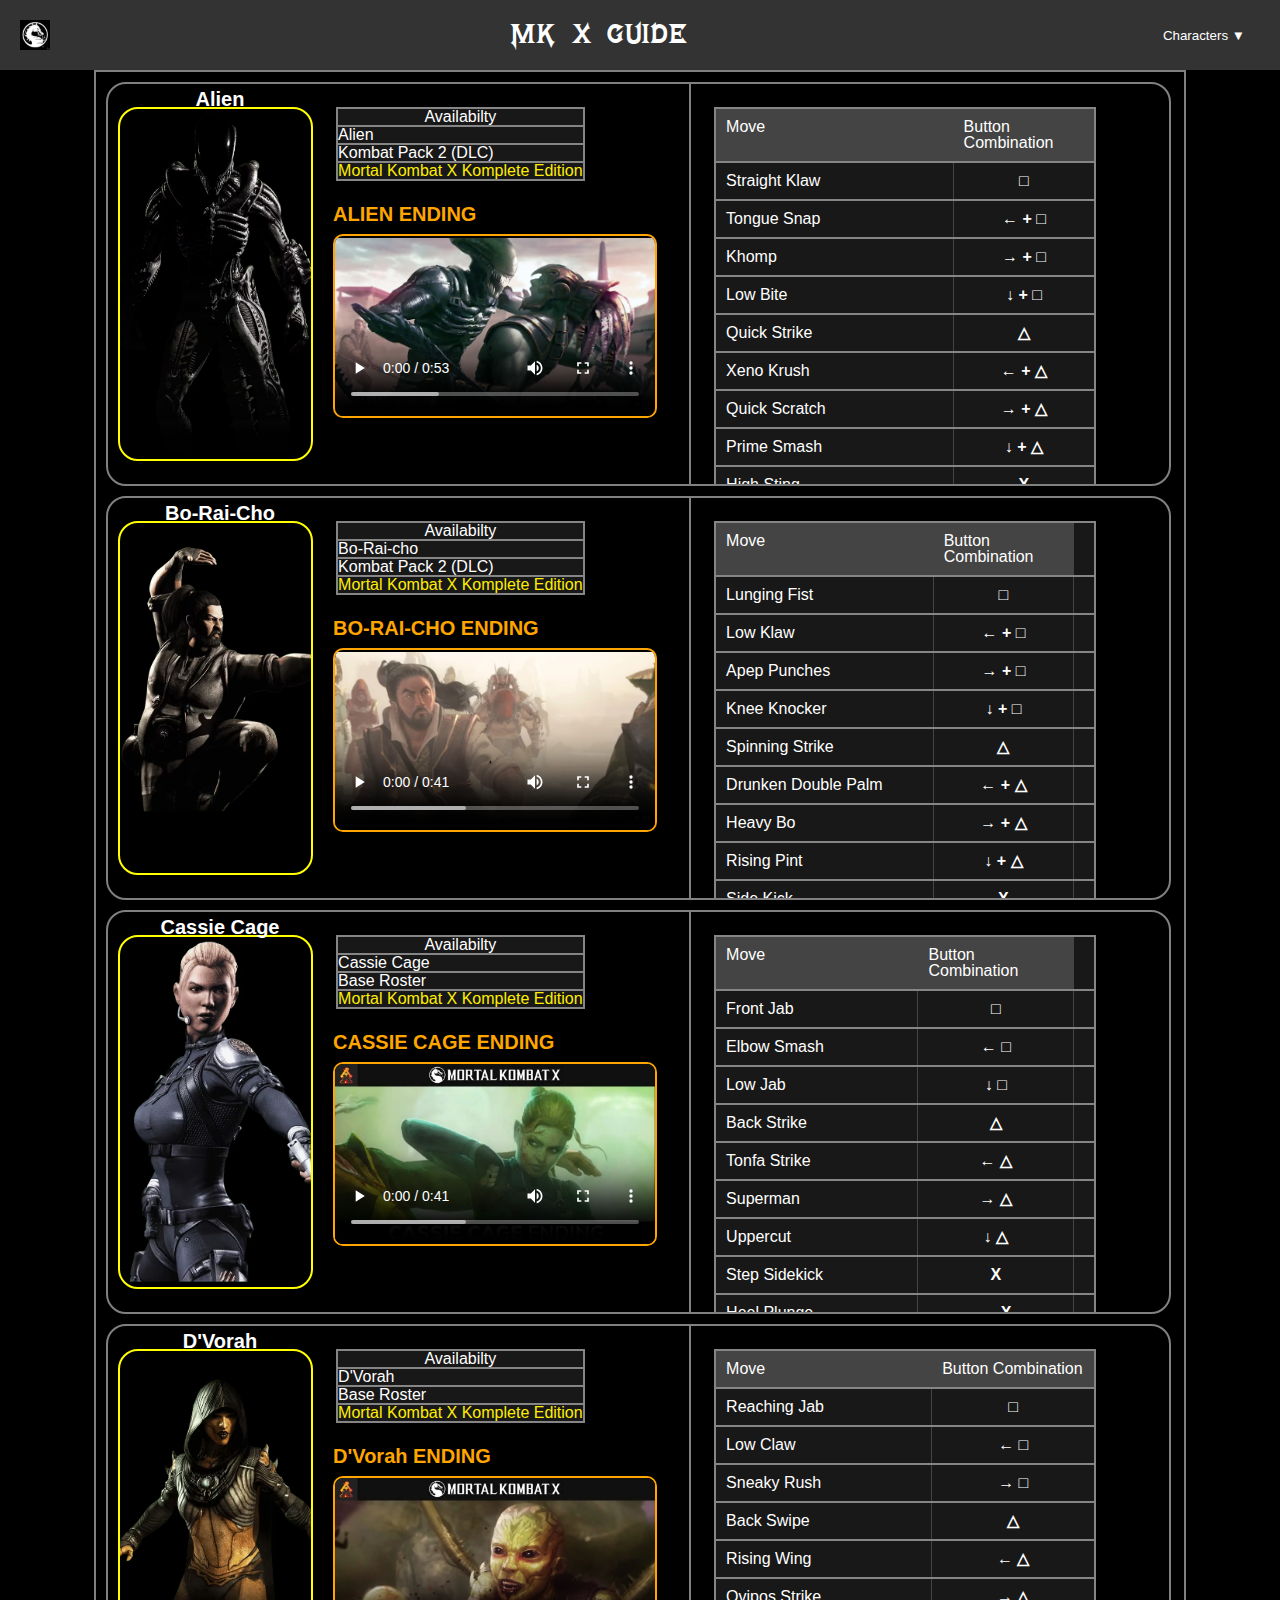
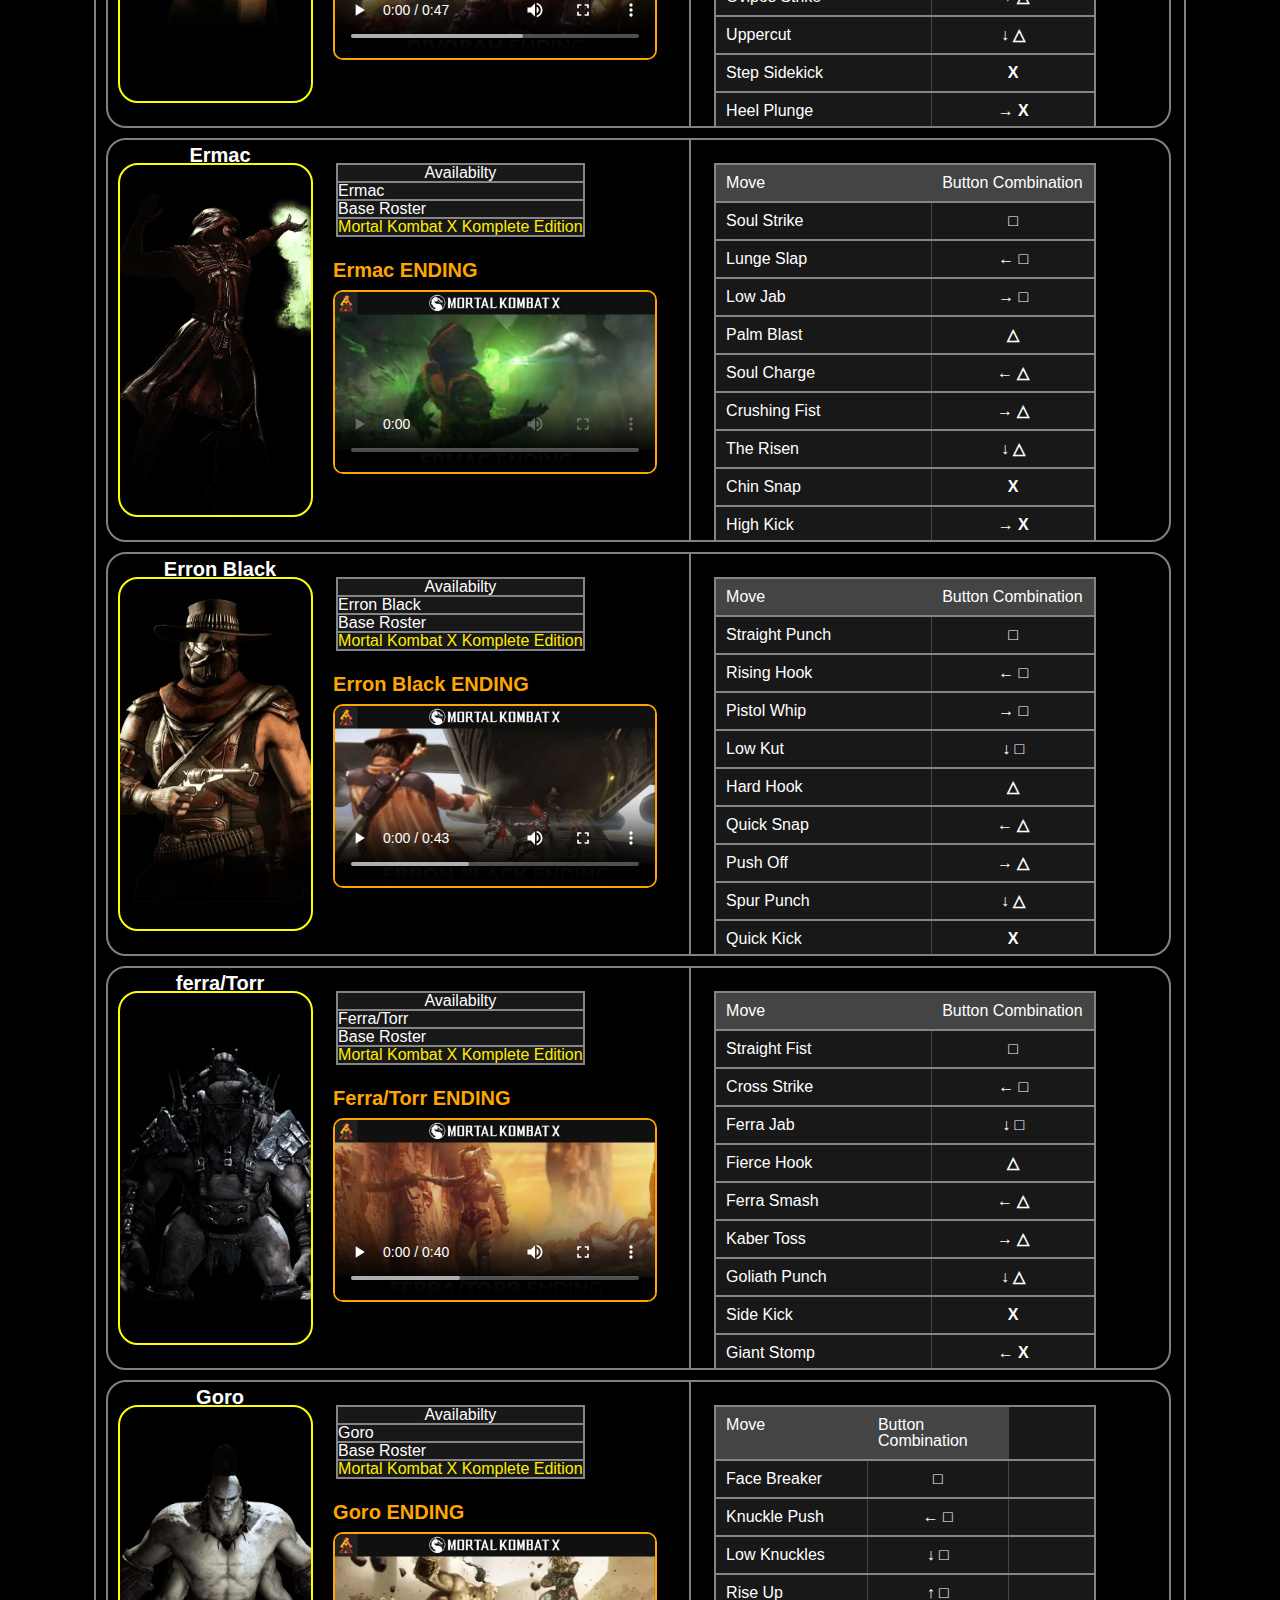
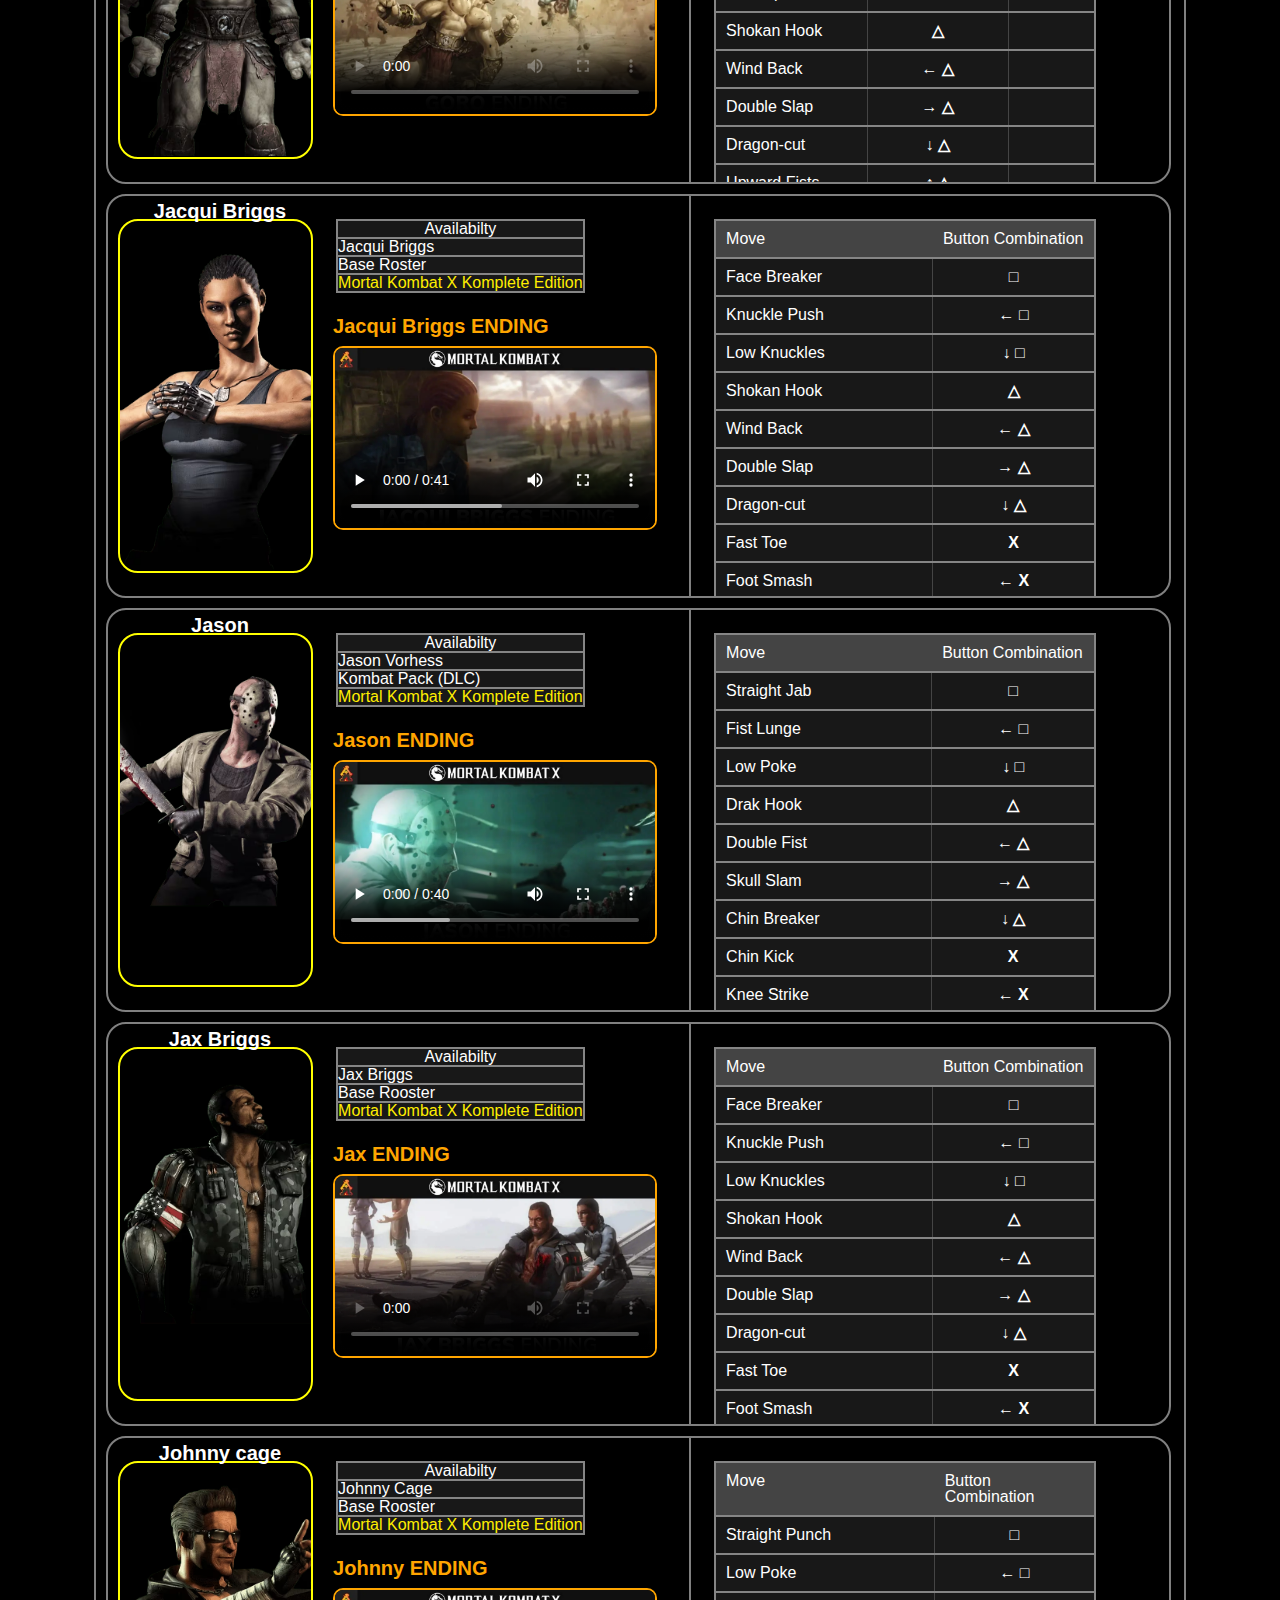
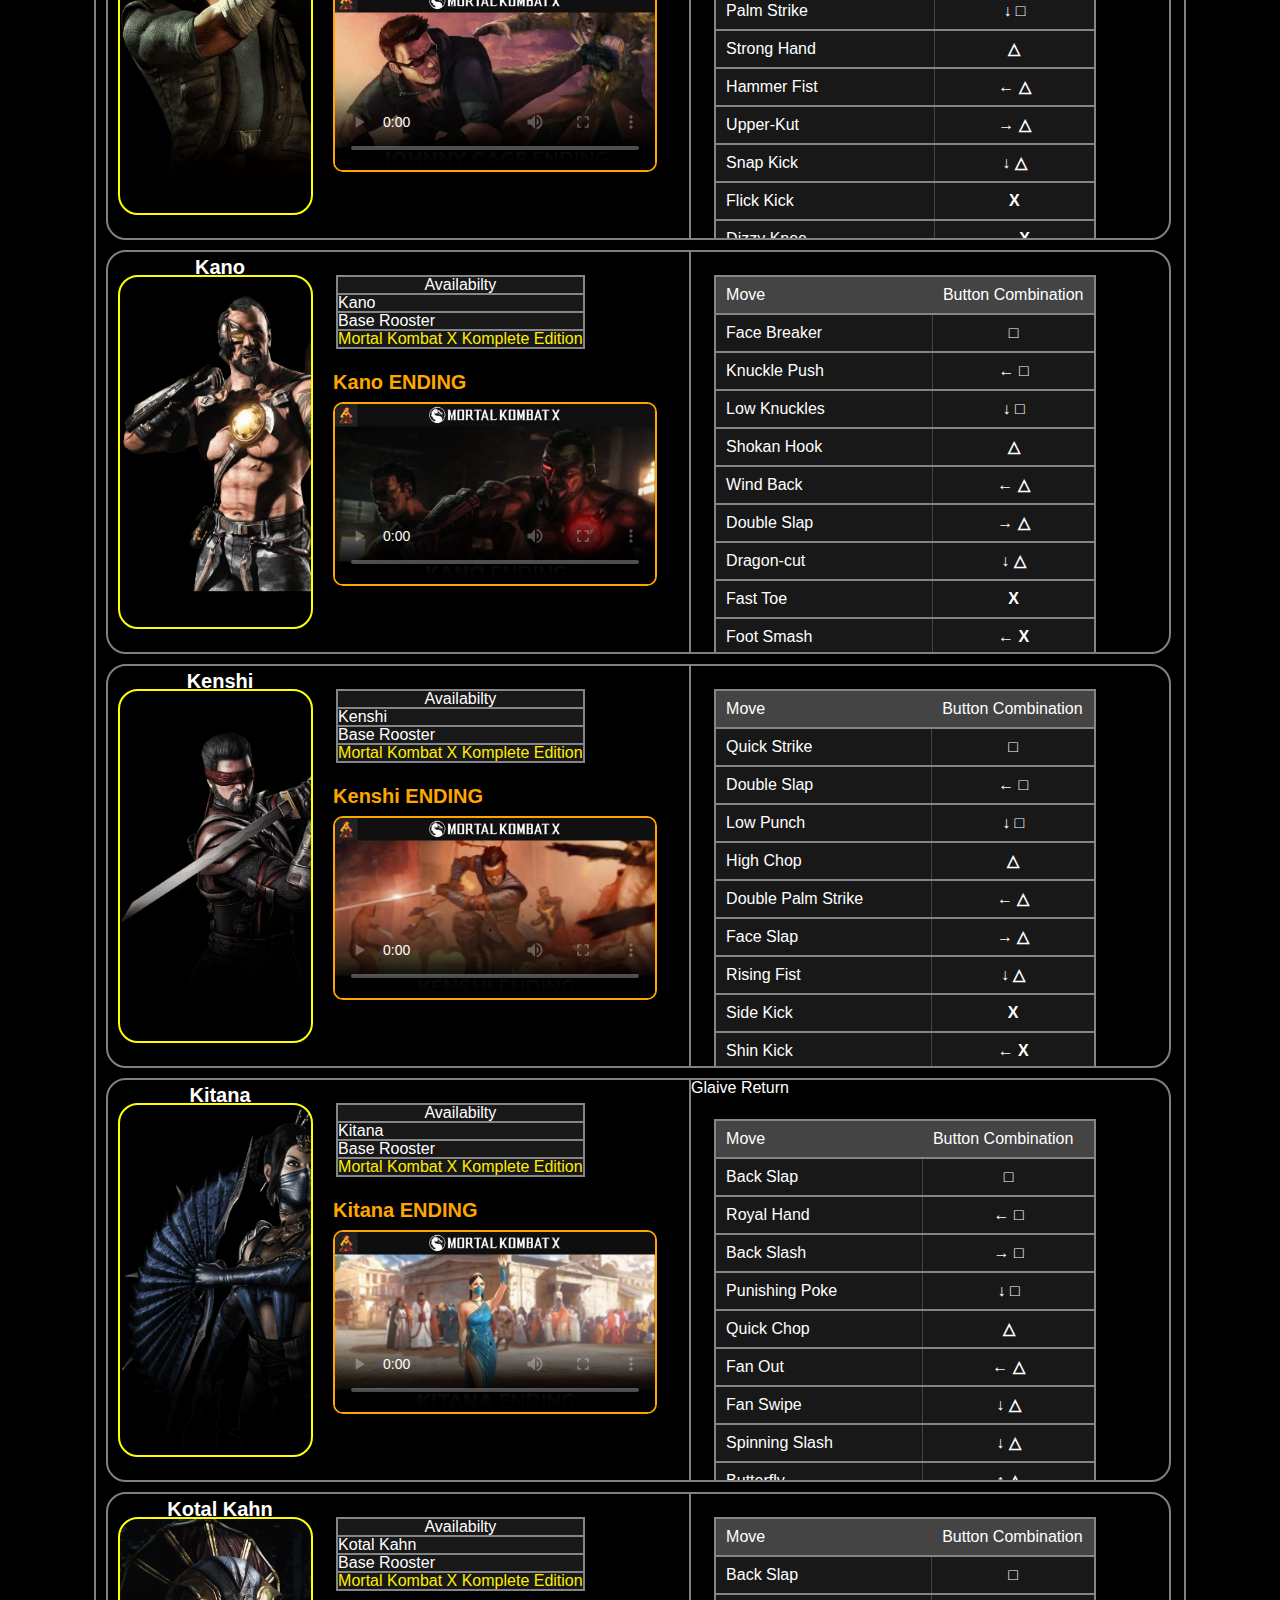
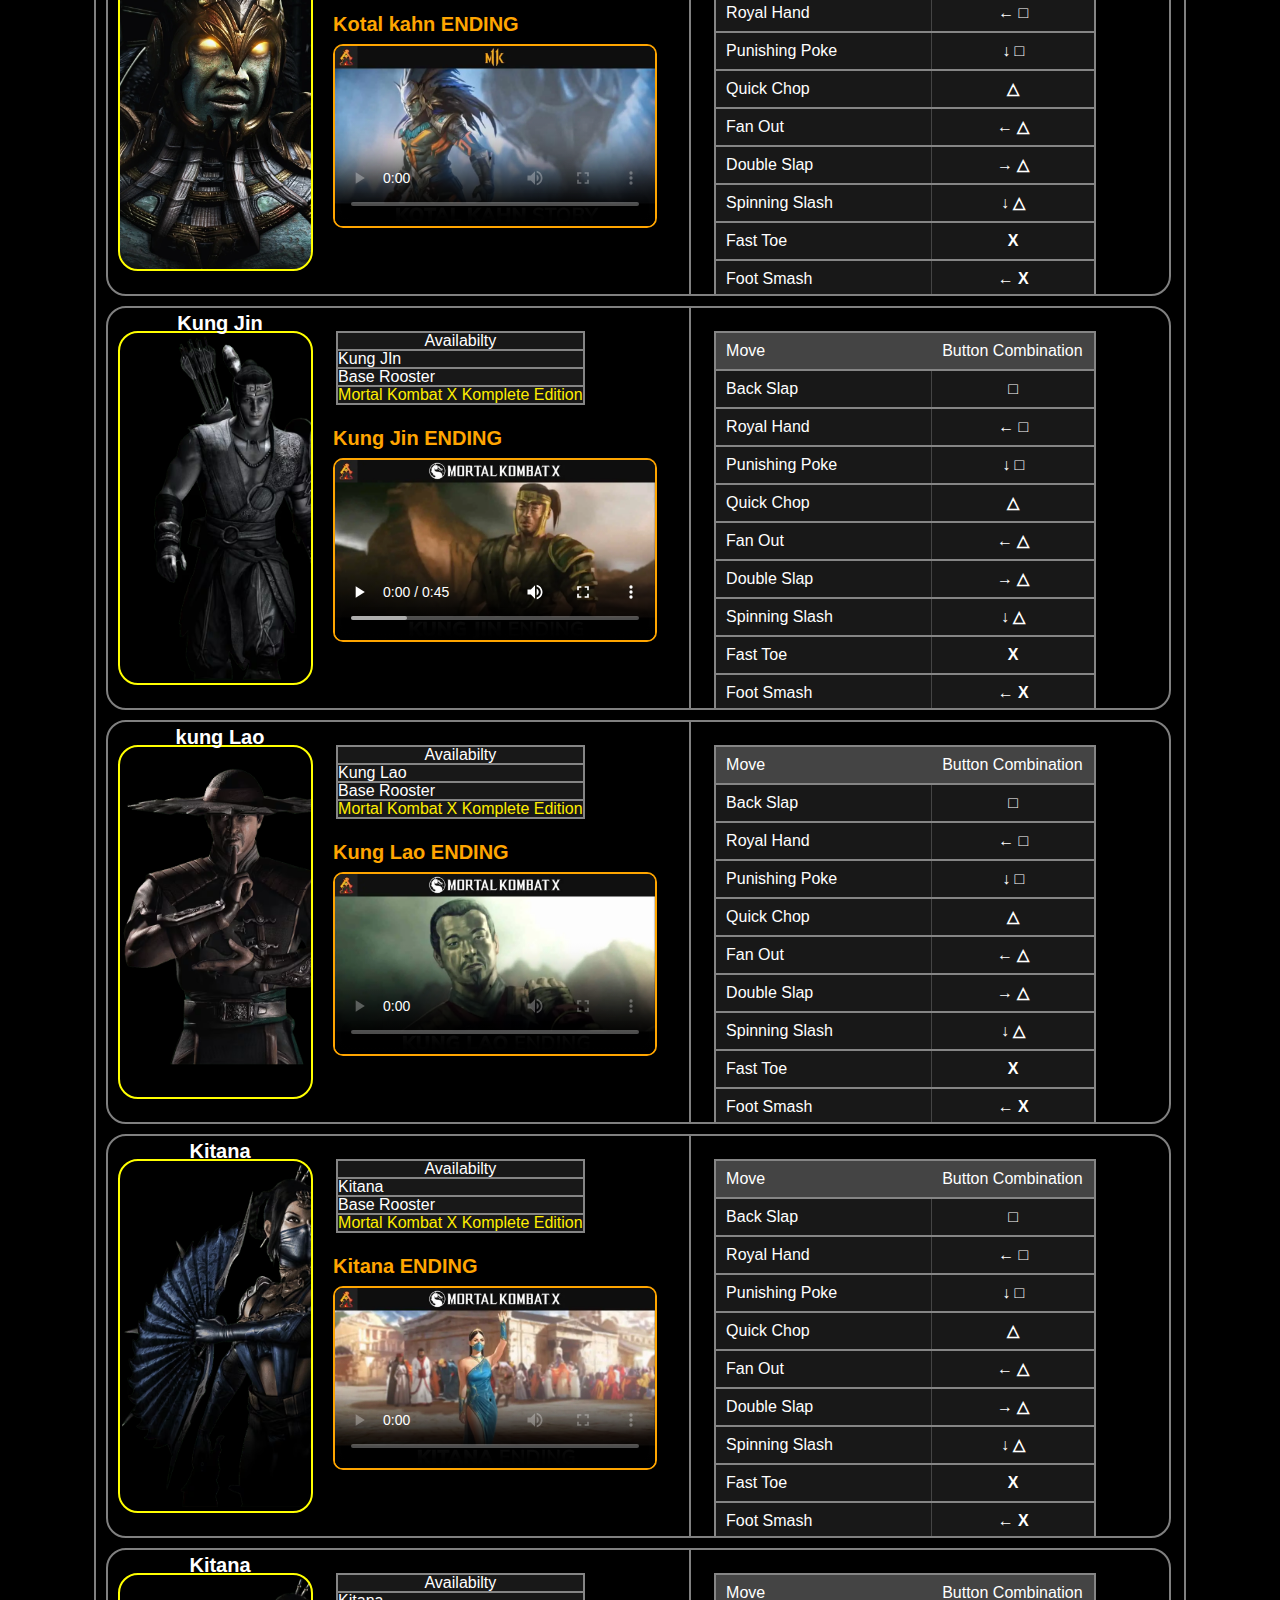
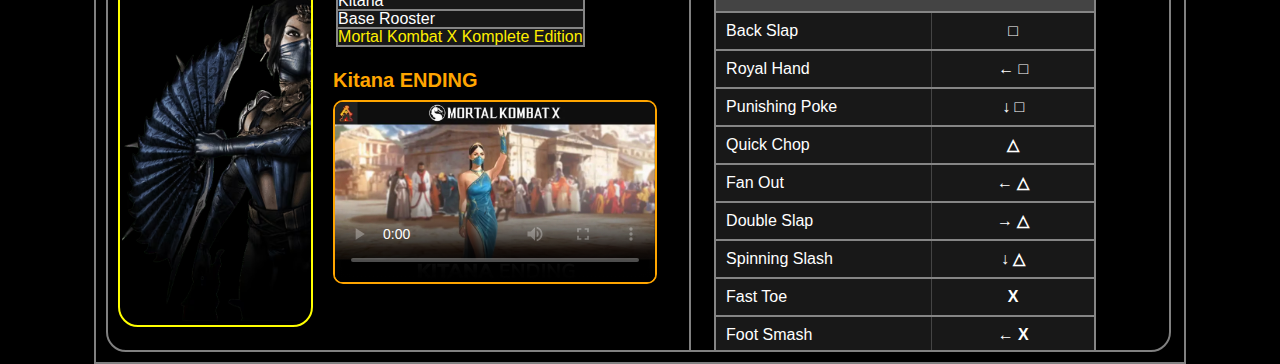
==== commit 60c0a7ee: "Merge branch 'main' of https://github.com/MarsyalSIGMA/projectWEB" ====
--- a/Alien Guide.html
+++ b/Alien Guide.html
@@ -13,7 +13,7 @@
         <div class="logo-photo-profil">
 
         </div>
-        <a href="Project2.html">MK X GUIDE</a>
+        <a href="Project2.html" class="judul">MK X GUIDE</a>
         <div class="menu">
           <div class="dropdown">
             <button class="dropdown-button">Characters ▼</button>
--- a/characters-forum.css
+++ b/characters-forum.css
@@ -176,10 +176,16 @@
                                         padding: 10px 15px;
                                         transition: background-color 0.3s;
                                       }
+
+                                      .navbar .judul {
+                                        font-family: logo;
+                                        font-size: 30px;
+                                      }
                                   
                                       .navbar a:hover {
                                         background-color: #555;
                                       }
+
 
                                       .logo-photo-profil {
                                         height: 30px;
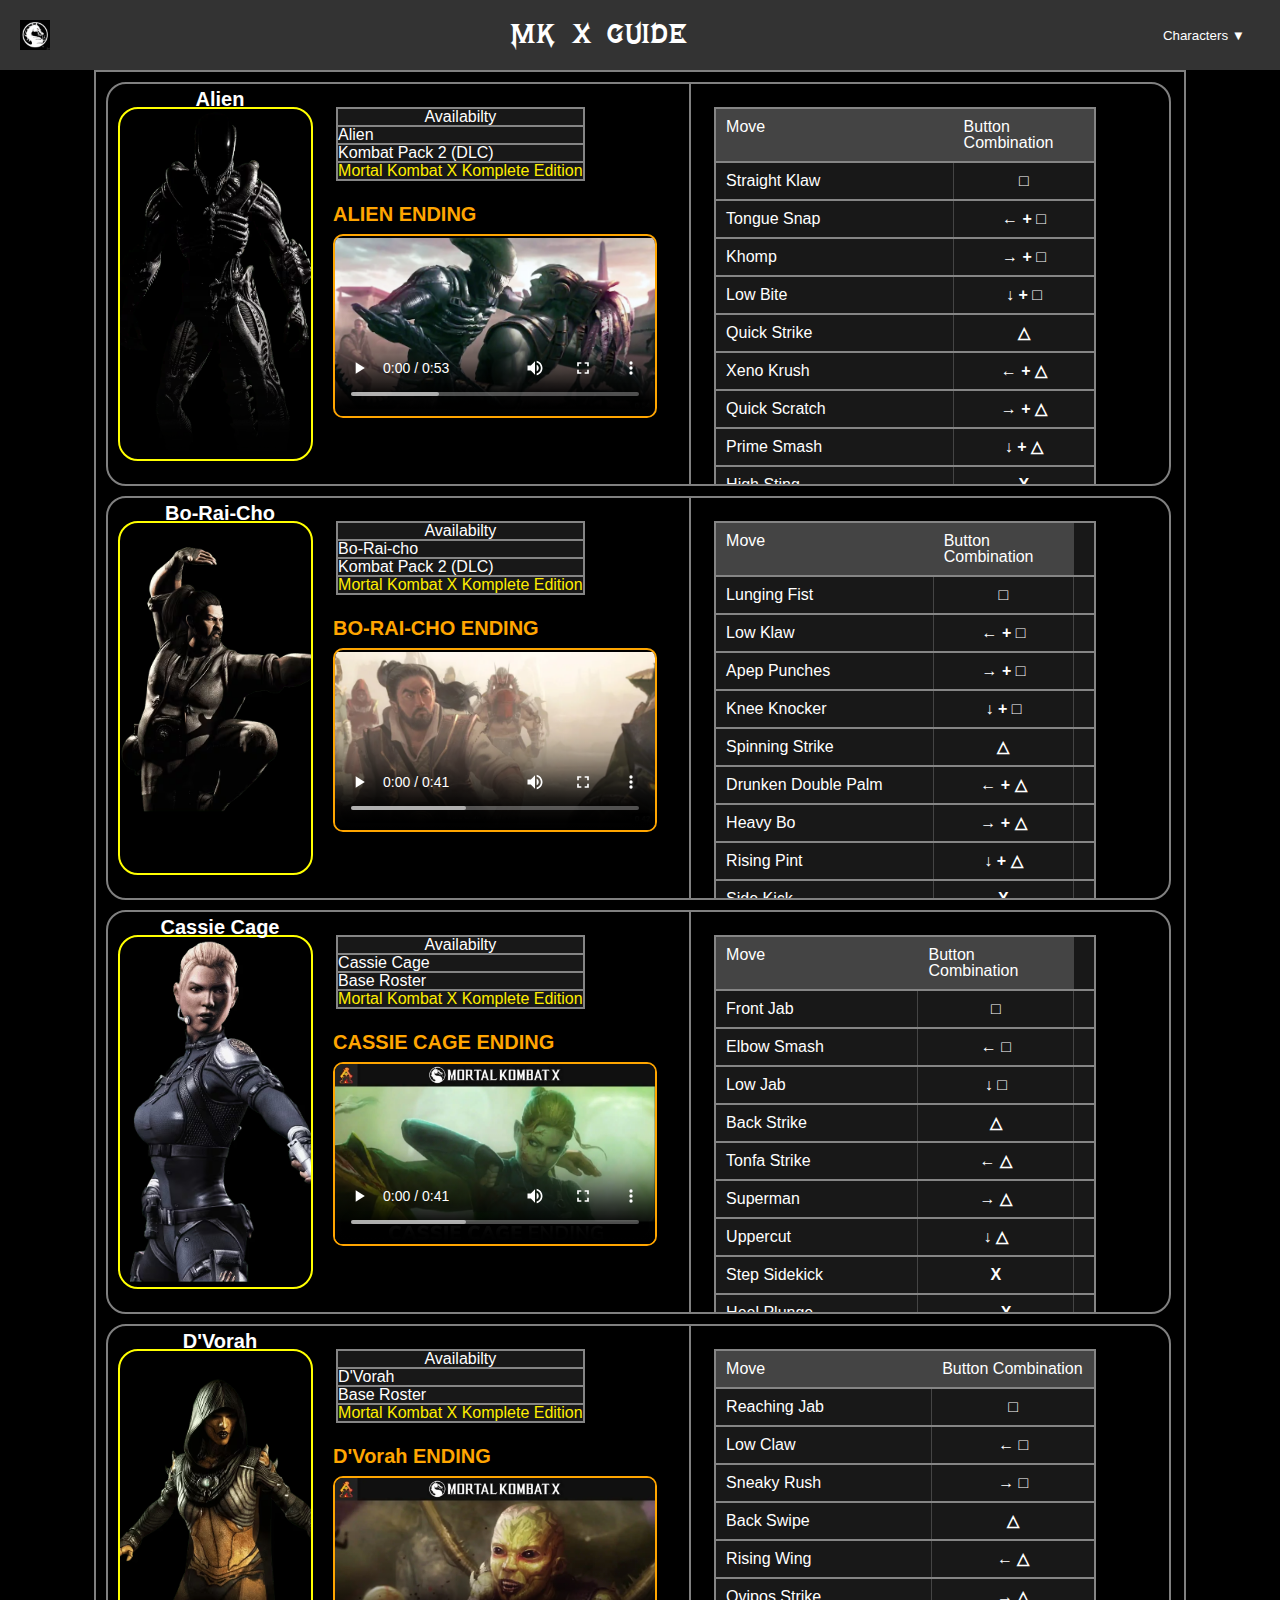
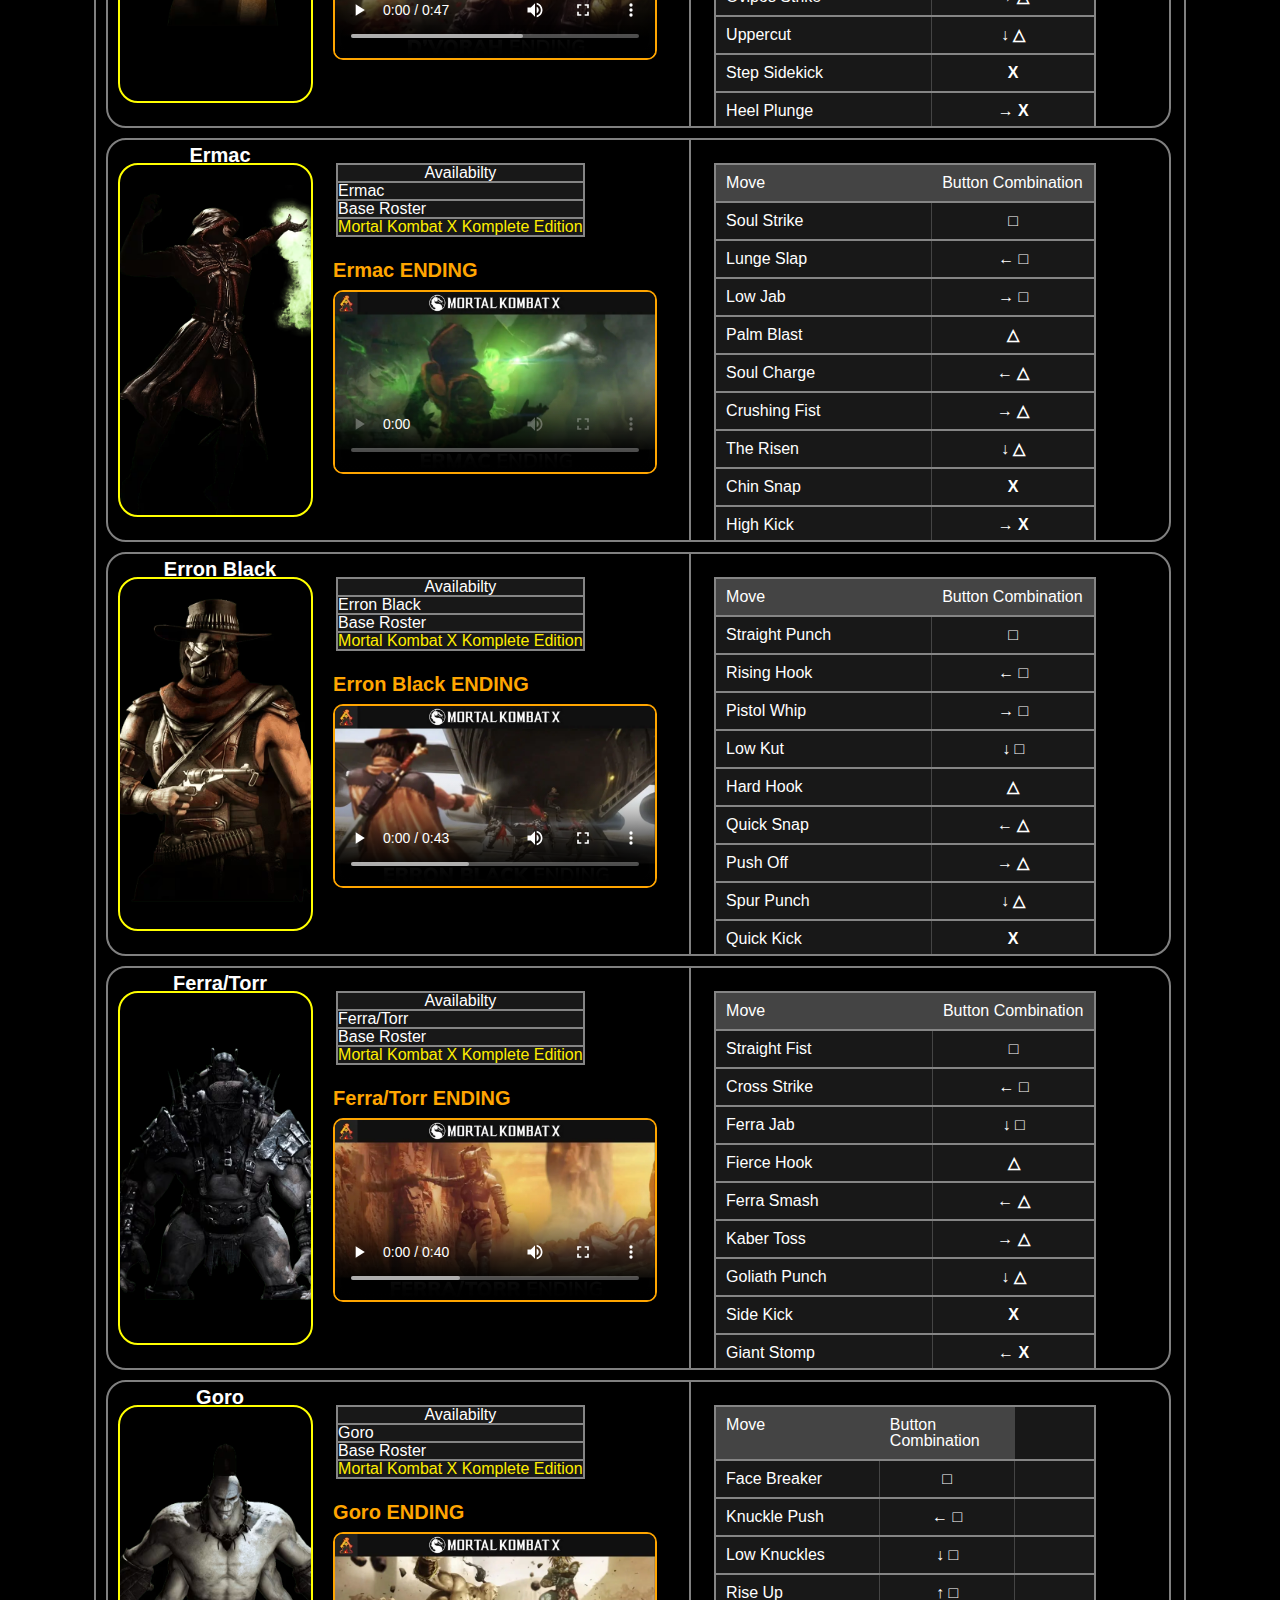
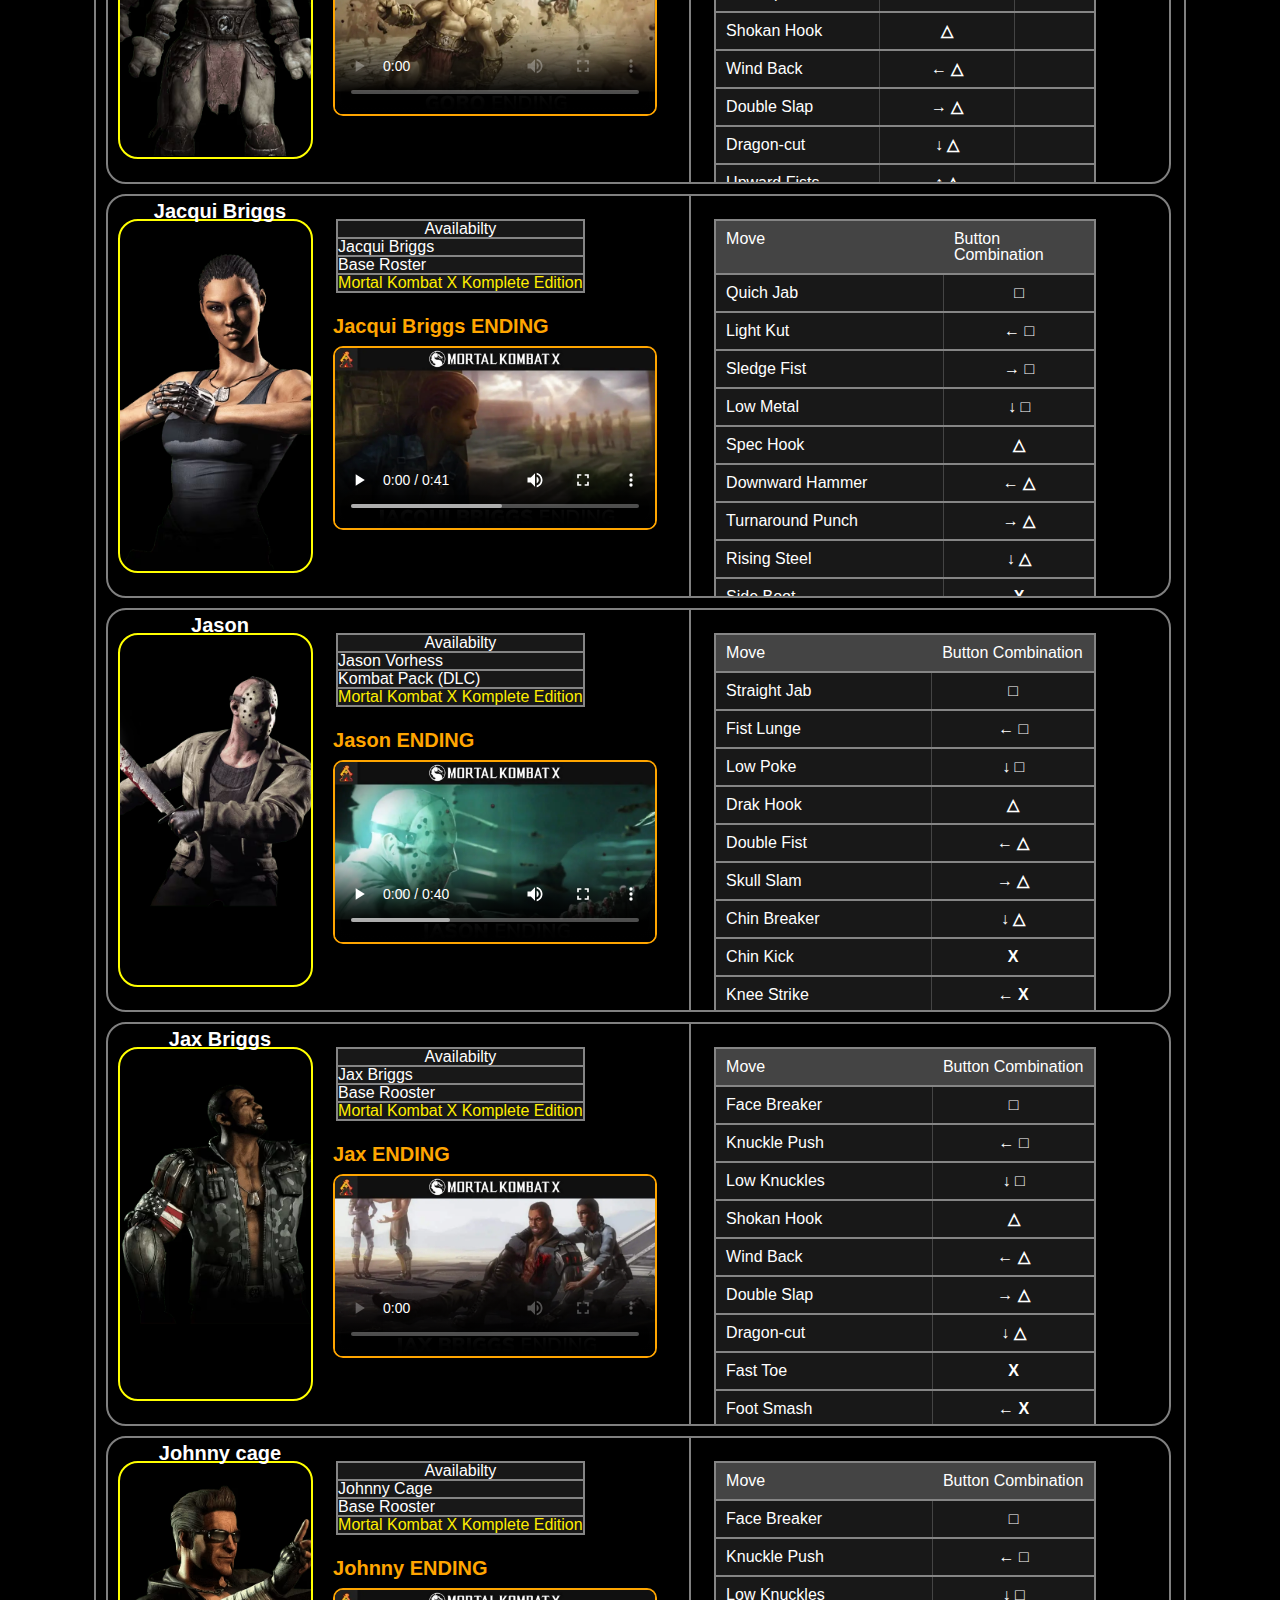
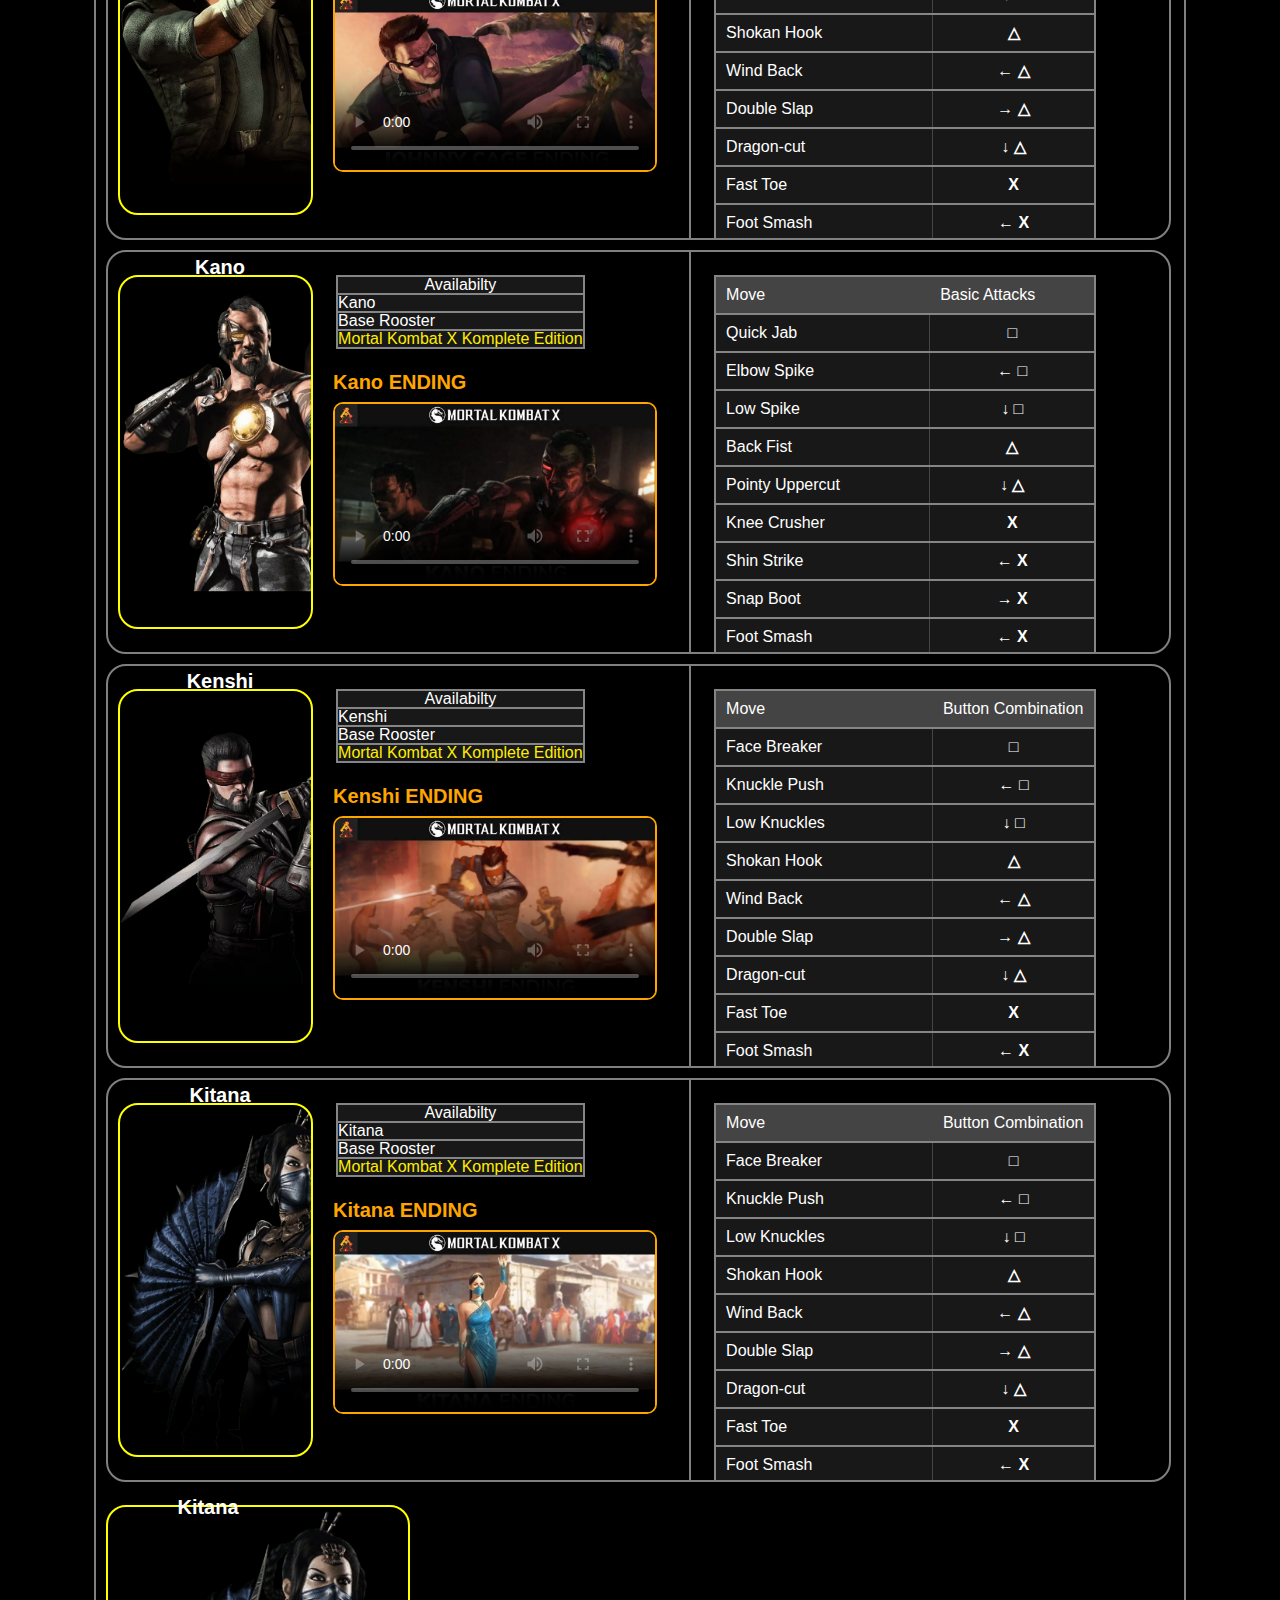
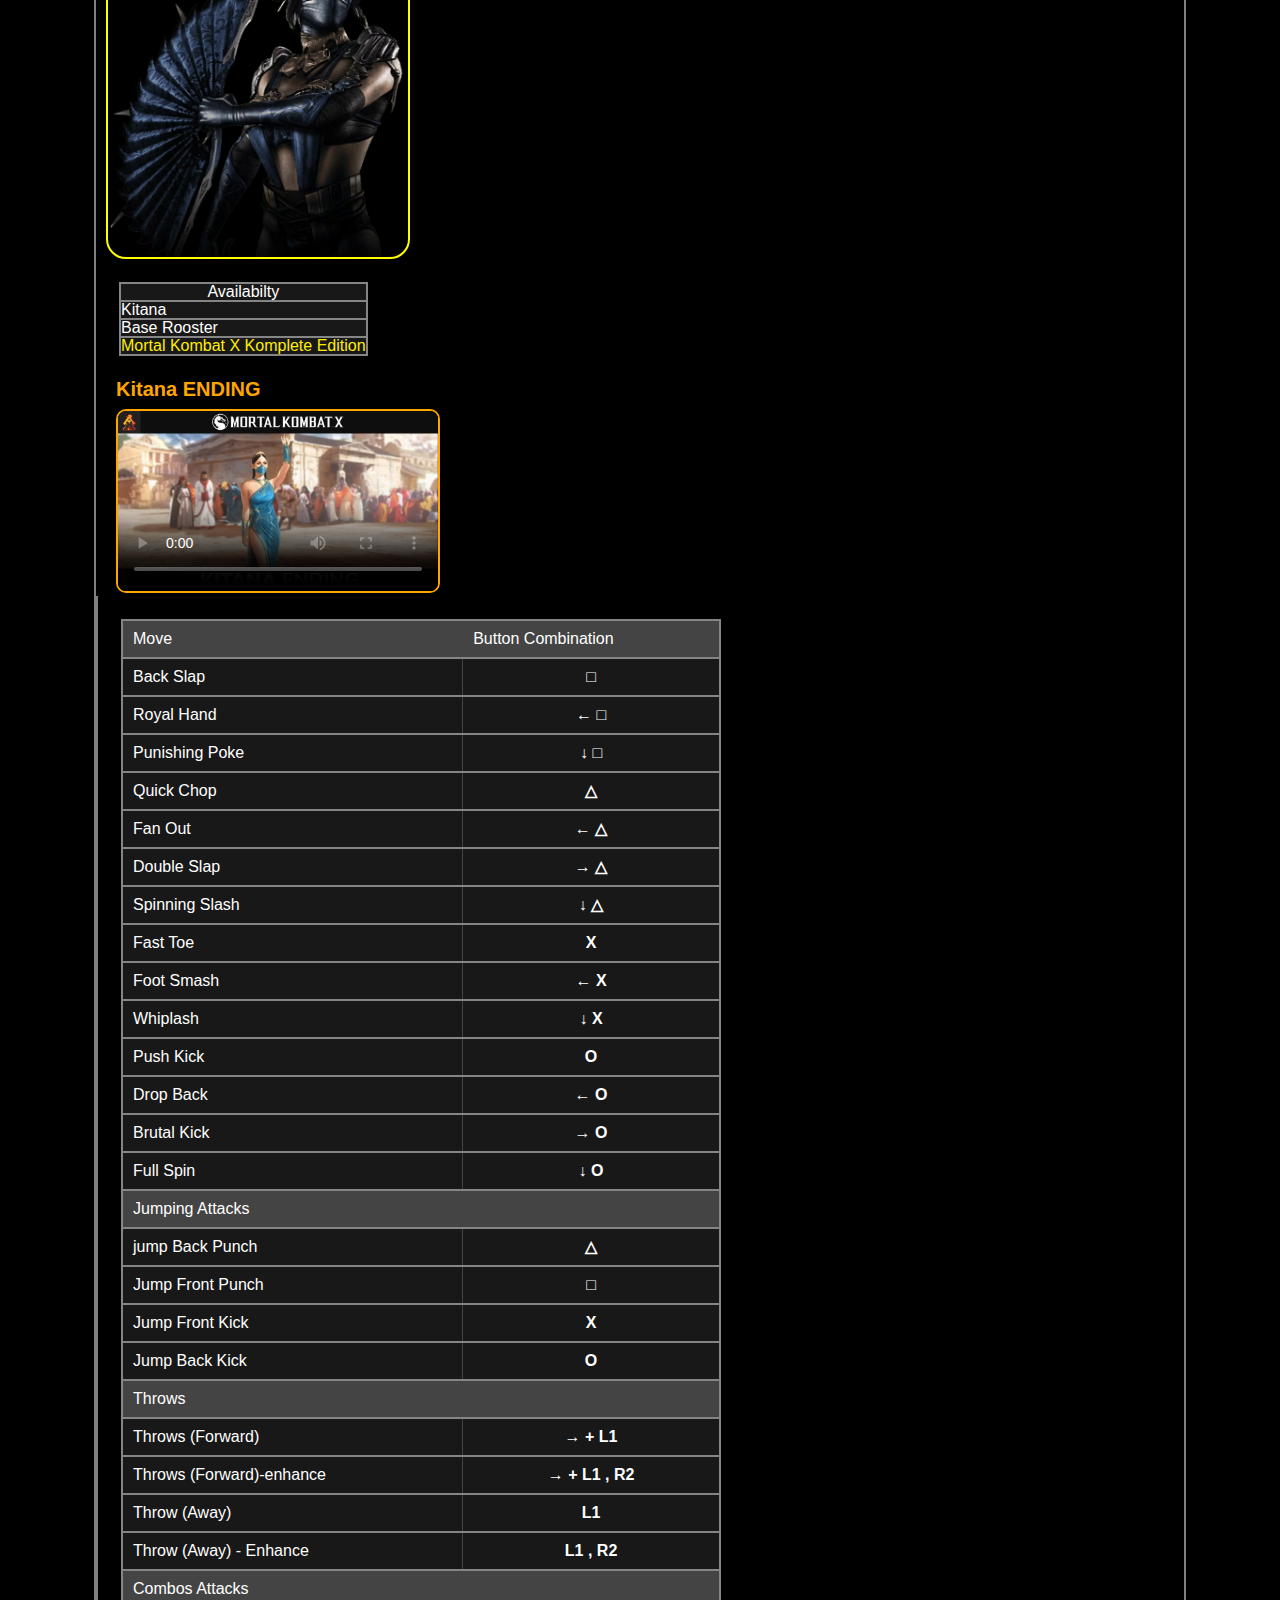
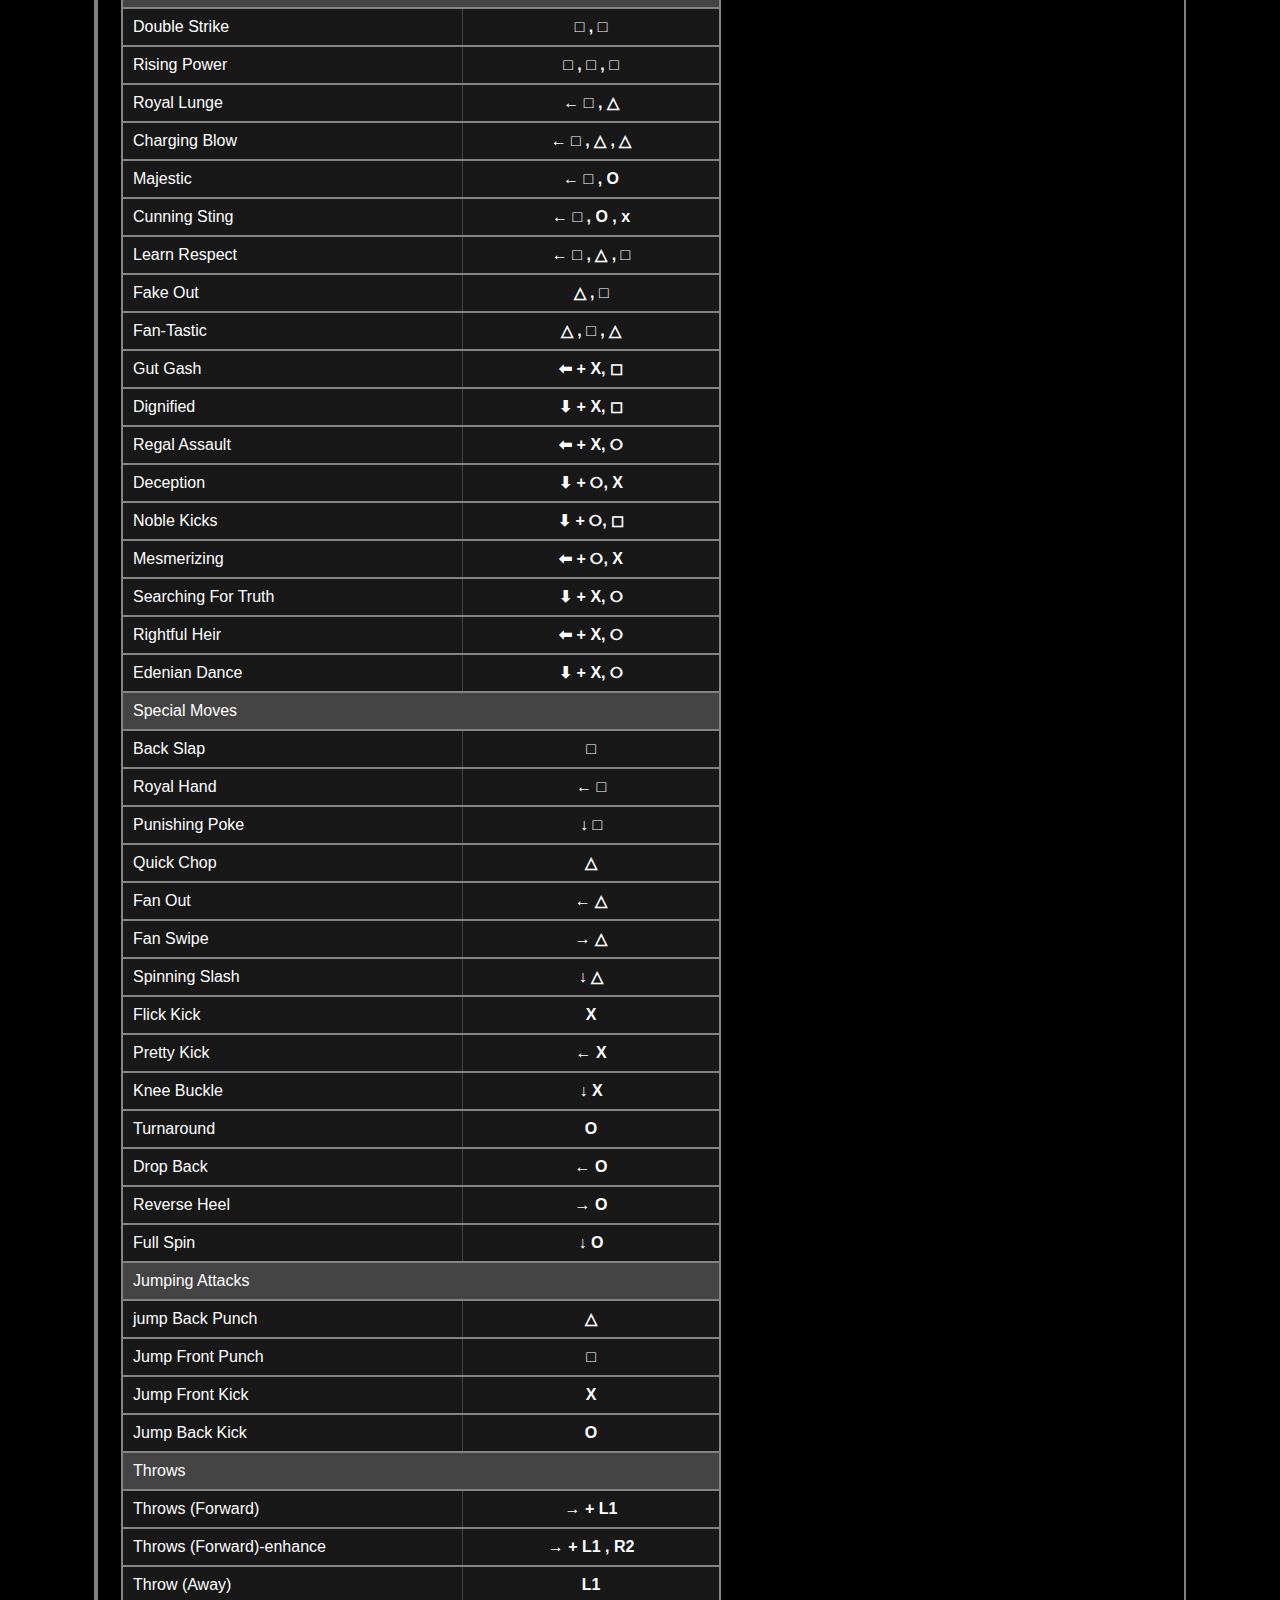
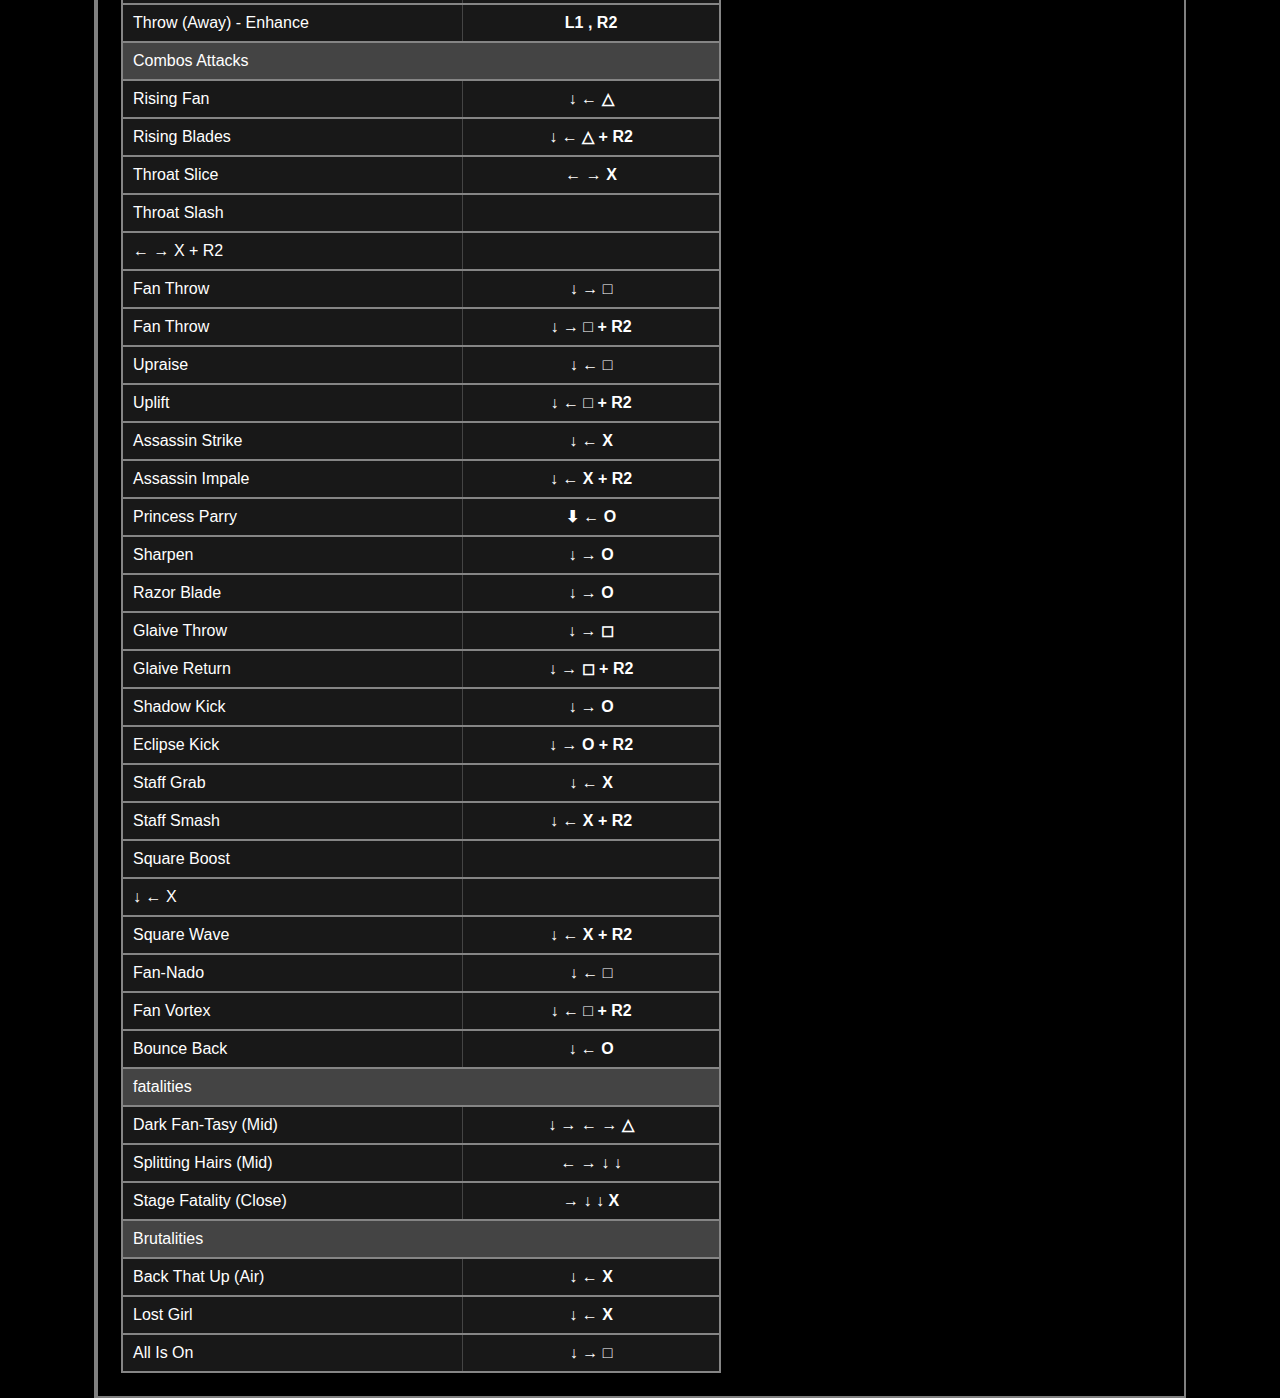
==== commit abc2a443: "Merge branch 'main' of https://github.com/MarsyalSIGMA/projectWEB" ====
--- a/Alien Guide.html
+++ b/Alien Guide.html
@@ -15,28 +15,28 @@
         </div>
         <a href="Project2.html" class="judul">MK X GUIDE</a>
         <div class="menu">
-          <div class="dropdown">
-            <button class="dropdown-button">Characters ▼</button>
-            <div class="dropdown-content">
-              <a href="#Alien">Alien</a>
-              <a href="#Bo-Rai-Cho">Bo-Rai-Cho</a>
-              <a href="#Cassie Cage">Cassie Cage</a>
-              <a href="#D'Vorah">D'Vorah</a>
-              <a href="#Ermac">Ermac</a>
-              <a href="#Erron Black">Erron Black</a>
-              <a href="#ferra/Torr">ferra/Torr</a>
-              <a href="#Goro">Goro</a>
-              <a href="#Jacqui Briggs">Jacqui Briggs</a>
-              <a href="#Jason">Jason</a>
-              <a href="#Jax Briggs">Jax Briggs</a>
-              <a href="#Johnny Cage">Johnny Cage</a>
-              <a href="#Kano">Kano</a>
-              <a href="#Kenshi">Kenshi</a>
-              <a href="#Kitana">Kitana</a>
+            <div class="dropdown">
+                <button class="dropdown-button">Characters ▼</button>
+                <div class="dropdown-content">
+                    <a href="#Alien">Alien</a>
+                    <a href="#Bo-Rai-Cho">Bo-Rai-Cho</a>
+                    <a href="#Cassie Cage">Cassie Cage</a>
+                    <a href="#D'Vorah">D'Vorah</a>
+                    <a href="#Ermac">Ermac</a>
+                    <a href="#Erron Black">Erron Black</a>
+                    <a href="#ferra/Torr">ferra/Torr</a>
+                    <a href="#Goro">Goro</a>
+                    <a href="#Jacqui Briggs">Jacqui Briggs</a>
+                    <a href="#Jason">Jason</a>
+                    <a href="#Jax Briggs">Jax Briggs</a>
+                    <a href="#Johnny Cage">Johnny Cage</a>
+                    <a href="#Kano">Kano</a>
+                    <a href="#Kenshi">Kenshi</a>
+                    <a href="#Kitana">Kitana</a>
+                </div>
             </div>
-          </div>
         </div>
-      </div>
+    </div>
 
     <div id="Alien" class="container-menu">
         <div class="characters-profile-container">
@@ -2737,49 +2737,49 @@
                         <th></th>
                         </tr>
                         <tr>
-                            <td>                    
-Sand Grenade</td>
+                            <td>
+                                Sand Grenade</td>
                             <td>← → X</td>
                         </tr>
                         <tr>
-                            <td>                       
-Sand Shot</td>
+                            <td>
+                                Sand Shot</td>
                             <td>← → X + R2 </td>
                         </tr>
                         <tr>
-                            <td>                        
-Caltrops</td>
+                            <td>
+                                Caltrops</td>
                             <td>↓ ← X </td>
                         </tr>
-                        <td>                
-Double Trops</td>
+                        <td>
+                            Double Trops</td>
                         <td>↓ ← X + R2</td>
                         </tr>
                         <tr>
-                            <td>                      
-Sand Slide</td>
+                            <td>
+                                Sand Slide</td>
                             <td>← → O</td>
                         </tr>
                         <tr>
-                            <td>                     
-Slide Shots</td>
+                            <td>
+                                Slide Shots</td>
                             <td>← → O + R2 </td>
                         </tr>
                         <tr>
-                            <td>                       
-Sand Gust
+                            <td>
+                                Sand Gust
                             </td>
                             <td>↓ ← O </td>
                             </td>
                         </tr>
                         <tr>
-                            <td>                      
-Dust Storm</td>
+                            <td>
+                                Dust Storm</td>
                             <td>↓ ← O + R2 </td>
                         </tr>
                         <tr>
-                            <td>                       
-Sand Trap</td>
+                            <td>
+                                Sand Trap</td>
                             <td>↓ ← □ , R2</td>
                         </tr>
                         <tr>
@@ -2843,7 +2843,7 @@
         <div id="Ferra/Torr" class="characters-profile-container7">
 
             <div class="profile-header7">
-                <p style="font-size: 20px; font-weight: bold;">ferra/Torr</p>
+                <p style="font-size: 20px; font-weight: bold;">Ferra/Torr</p>
             </div>
 
             <div class="characters-profile-menu7">
@@ -2888,18 +2888,15 @@
                             <td>← □</td>
                         </tr>
                         <tr>
-                            <td>
-                                Ferra Jab</td>
+                            <td>Ferra Jab</td>
                             <td>↓ □</td>
                         </tr>
                         <tr>
-                            <td>
-                                Fierce Hook</td>
+                            <td>Fierce Hook</td>
                             <td>△</td>
                         </tr>
                         <tr>
-                            <td>
-                                Ferra Smash</td>
+                            <td>Ferra Smash</td>
                             <td>← △</td>
                         </tr>
                         <tr>
@@ -2908,35 +2905,28 @@
                             <td>→ △</td>
                         </tr>
                         <tr>
-                            <td>
-                                Goliath Punch</td>
+                            <td>Goliath Punch</td>
                             <td>↓ △</td>
                         </tr>
                         <tr>
                             <td>
-
                                 Side Kick</td>
                             <td>X</td>
                         </tr>
                         <tr>
-                            <td>
-                                Giant Stomp</td>
+                            <td>Giant Stomp</td>
                             <td>← X</td>
                         </tr>
                         <tr>
-                            <td>
-
-                                Crushing Knee</td>
+                            <td>Crushing Knee</td>
                             <td>→ X</td>
                         </tr>
                         <tr>
-                            <td>
-                                Knee Breaker</td>
+                            <td>Knee Breaker</td>
                             <td>↓ X</td>
                         </tr>
                         <tr>
-                            <td>
-                                Turnaround Boot</td>
+                            <td>Turnaround Boot</td>
                             <td>O</td>
                         </tr>
                         <tr>
@@ -2945,13 +2935,13 @@
                             <td>← O</td>
                         </tr>
                         <tr>
-                            <td>
-                                Rising Leg</td>
+                            <td>Rising Leg</td>
                             <td>→ O</td>
                         </tr>
                         <tr>
-                            <td>Straight Pain</th>
-                                <td>↓ O</td>
+                            <td>
+                                Straight Pain</td>
+                            <td>↓ O</td>
                         </tr>
                         <tr>
                             <td>Crouching Jab</td>
@@ -2962,8 +2952,25 @@
                             <td>← △</td>
                         </tr>
                         <tr>
-                            <td>Jumbo Sweep</td>
+                            <td>
+                                Jumbo Sweep</td>
                             <td>← O</td>
+                        </tr>
+                        <tr>
+                            <th>Jumping Attacks</th>
+                            <th></th>
+                        </tr>
+                        <tr>
+                            <td>jump Back Punch</td>
+                            <td> △ </td>
+                        </tr>
+                        <tr>
+                            <td>Jump Front Punch</td>
+                            <td> □ </td>
+                        </tr>
+                        <tr>
+                            <td>Jump Front Kick </td>
+                            <td> X</td>
                         </tr>
                         <tr>
                             <td>Jump Back Kick</td>
@@ -2973,7 +2980,8 @@
                             <th>Throws</th>
                             <th></th>
                         </tr>
-                        <td>Throws (Forward)</td>
+                        <td>
+                            Throw (Towards)</td>
                         <td> → + L1 </td>
                         </tr>
                         <tr>
@@ -2994,227 +3002,102 @@
                             <th></th>
                         </tr>
                         <tr>
-                            <td>
-                                Lifeless </td>
+                            <td>Double Punch</td>
                             <td>□ , □</td>
                         </tr>
                         <tr>
                             <td>
-                                Soul Rush
-                            </td>
-                            <td>□ , □ , □ </td>
-                        </tr>
-                        <tr>
-                            <td>
-                                Fusion</td>
-                            <td>□ , □ , △ </td>
-                        </tr>
-                        <tr>
-                            <td>
-                                Nether-Pain</td>
+                                Mammoth</td>
+                            <td>□ , □ , □</td>
+                        </tr>
+                        <tr>
+                            <td>
+                                Mountainous</td>
+                            <td>□ , □ , △ ,O</td>
+                        </tr>
+                        <tr>
+                            <td>
+                                Play Thing</td>
                             <td>← □ , △</td>
                         </tr>
                         <tr>
                             <td>
-                                Psychic Strikes</td>
-                            <td>← □ , △ , O</td>
-                        </tr>
-                        <tr>
-                            <td>
-                                Lost Souls
-                            </td>
-                            <td>← □ ,  ↓  △</td>
-                        </tr>
-                        <tr>
-                            <td>
-                                Surrender</td>
-                            <td>△ , △</td>
-                        </tr>
-                        <tr>
-                            <td>
-                                Relinquish</td>
-                            <td>△ , △ , △</td>
-                        </tr>
-                        <tr>
-                            <td>
-                                Disoriented</td>
-                            <td>← △ , O + X</td>
-                        </tr>
-                        <tr>
-                            <td>
-                                Inner Struggles</td>
-                            <td>→ △ , □ </td>
-                        </tr>
-                        <tr>
-                            <td>
-                                Experiment</td>
-                            <td>→ △ , □ , △ </td>
-                        </tr>
-                        <tr>
-                            <td>
-                                Certain Death</td>
-                            <td> → △ , □ ,  ↓  △ </td>
-                        </tr>
-                        <tr>
-                            <td>
-                                Anguish</td>
-                            <td> X , O</td>
-                        </tr>
-                        <tr>
-                            <td>
-                                Torment</td>
-                            <td>← X , △</td>
-                        </tr>
-                        <tr>
-                            <td>
-                                inner Misery</td>
-                            <td>← X , △ , □</td>
-                        </tr>
-                        <tr>
-                            <td>
-                                Wretchedness</td>
-                            <td>← X , O </td>
-                            </td>
-                        </tr>
-                        <tr>
-                            <td>
-                                Hurting</td>
-                            <td>→ X , O</td>
-                        </tr>
-                        <tr>
-                            <td>
-                                Limited Grief</td>
-                            <td>→ O , X</td>
-                        </tr>
-                        <th>
-                            Special Moves</th>
-                        <th></th>
-                        </tr>
-                        <tr>
-                            <td>
-                                Soul Burst</td>
-                            <td>↓ ← △</td>
-                        </tr>
-                        <tr>
-                            <td>
-                                Soul Blast</td>
-                            <td>↓ ← △ , R2</td>
-                        </tr>
-                        <tr>
-                            <td>
-                                Force Lift</td>
-                            <td> ↓  ← □</td>
-                        </tr>
-                        <tr>
-                            <td>
-                                Tele-Lifth</td>
-                            <td> ↓  ← □ , R2</td>
-                        </tr>
-                        <tr>
-                            <td>
-                                Teleport</td>
-                            <td>↓ ← O</td>
-                            </td>
-                        </tr>
-                        <tr>
-                            <td>
-                                Force Port</td>
-                            <td>↓ ← O , R2</td>
-                        </tr>
-                        <tr>
-                            <td>
-                                Hover</td>
-                            <td> ↓  ↑ + R2</td>
-                        </tr>
-                        <tr>
-                            <td>
-                                Soul Ball</td>
-                            <td>← → △ </td>
-                        </tr>
-                        <tr>
-                            <td>
-                                Soul Trap</td>
-                            <td>← → △ , R2</td>
-                        </tr>
-                        <td>
-                            Disappear</td>
-                        <td>↓ ← X</td>
-                        </tr>
-                        <tr>
-                            <td>
-                                Vanish</td>
-                            <td>↓ ← X , R2</td>
-                        </tr>
-                        <tr>
-                            <td>
-                                Tele-Choke</td>
-                            <td>← → △ </td>
-                        </tr>
-                        <tr>
-                            <td>
-                                Levitate
-                            </td>
-                            <td>← → △ , R2</td>
-                            </td>
-                        </tr>
-                        <tr>
-                            <td>
-                                Tele-Hang</td>
-                            <td>↓ ← □ </td>
-                        </tr>
-                        <tr>
-                            <td>
-                                Tele-Hold</td>
-                            <td>↓ ← □ , R2</td>
-                        </tr>
-                        <tr>
-                            <td>
-                                Soul Charge</td>
-                            <td>← → △ </td>
-                        </tr>
-                        <tr>
-                            <td>
-                                Spectal Charge</td>
-                            <td>← → △ , R2</td>
-                        </tr>
-                        <td>
-                            Soul Ascension</td>
-                        <td>↓ ↑ , R2</td>
-                        </tr>
-                        <tr>
-                            <th>X-Ray</th>
-                            <th></th>
-                        </tr>
-                        <tr>
-                            <td>
-                                We Are Many </td>
-                            <td>R1 + R2</td>
+                                Torr Apart</td>
+                            <td>← □ , △ , □</td>
+                        </tr>
+                        <tr>
+                            <td>
+                                Unstoppable Force</td>
+                            <td>← □ , △ , □ , △</td>
+                        </tr>
+                        <tr>
+                            <td>
+                                Big Hurt</td>
+                            <td>△ , → O</td>
+                        </tr>
+                        <tr>
+                            <td>
+                                Tremendous</td>
+                            <td>△ , ← O</td>
+                        </tr>
+                        <tr>
+                            <td>Team work</td>
+                            <td>← △ , X</td>
+                        </tr>
+                        <tr>
+                            <td>
+                                Two of a Kind</td>
+                            <td>← △ , X , △ + O</td>
+                        </tr>
+                        <tr>
+                            <td>Torrific</td>
+                            <td>→ X , △</td>
+                        </tr>
+                        <tr>
+                            <td>One for the Team</td>
+                            <td>← X , △ + O</td>
+                        </tr>
+                        <tr>
+                            <td>Aerial Dash</td>
+                            <td>O , △ + O</td>
                         </tr>
                         <th>fatalities</th>
                         <th></th>
                         <tr>
                             <td>
-                                Bug Me (Mid)</td>
-                            <td>← → ← X </td>
+                                Peek-A-Boo (Close)
+                            </td>
+                            <td>← → ↓ O </td>
+                        </tr>
+                        <tr>
+                            <td>
+                                Shokan Amputation (Close)
+                            </td>
+                            <td>← ↓ ↓ ↑</td>
+                        </tr>
+                        <tr>
+                            <td>
+                                Stage Fatality (Close)
+                            </td>
+                            <td>↓ ↓ ↓ ↓ □ </td>
                         </tr>
                         <th>Brutalities</th>
                         <th></th>
                         <tr>
                             <td>
-                                Nether Force
-                            </td>
-                            <td> ↓ ← O , R2</td>
-                        </tr>
-                        <tr>
-                            <td>
-                                We Win</td>
-                            <td>↓ ← □ + R2</td>
-                        </tr>
-                        <tr>
-                            <td>
-
-                                Gluttony </td>
-                            <td>↓ ← □ + R2</td>
+                                Speed Bag
+                            </td>
+                            <td>↓ ← → X</td>
+                        </tr>
+                        <tr>
+                            <td>
+                                Krush</td>
+                            <td>↓ ↑ + R2</td>
+                        </tr>
+                        <tr>
+                            <td>
+                                Tail Spin </td>
+                            <td>↓ ← △ + R2</td>
                         </tr>
 
                         <tr>
@@ -3304,7 +3187,7 @@
                         </tr>
                         <tr>
                             <td>
-                               Upward Fists</td>
+                                Upward Fists</td>
                             <td>↑ △</td>
                         </tr>
                         <tr>
@@ -3343,64 +3226,60 @@
                             <td>↓ O</td>
                         </tr>
                         <tr>
-                            <th>Jumping Attacks</th>
+                            <th>Jump Up Attacks</th>
                             <th></th>
                         </tr>
                         <tr>
-                            <td>jump Back Punch</td>
-                            <td> △ </td>
-                        </tr>
-                        <tr>
-                            <td>Jump Front Punch</td>
-                            <td> □ </td>
-                        </tr>
-                        <tr>
-                            <td>Jump Front Kick </td>
-                            <td> X</td>
-                        </tr>
-                        <tr>
-                            <td>Jump Back Kick</td>
-                            <td> O</td>
+                            <td>
+                                Jump Up Punch</td>
+                            <td>□ / △</td>
+                        </tr>
+                        <tr>
+                            <td>
+                                Jump Up Kick</td>
+                            <td>X / O</td>
                         </tr>
                         <tr>
                             <th>Throws</th>
                             <th></th>
                         </tr>
-                        <td>Throws (Forward)</td>
+                        <td>
+                            Throw (Towards)</td>
                         <td> → + L1 </td>
                         </tr>
                         <tr>
-                            <td>Throws (Forward)-enhance</td>
+                            <td>
+                                Throw (Towards) - Enhance</td>
                             <td> → + L1 , R2 </td>
                         </tr>
                         <tr>
                             <td>
                                 Throw (Away) </td>
-                            <td> L1</td>
+                            <td> L1 </td>
                         </tr>
                         <tr>
                             <td>Throw (Away) - Enhance</td>
                             <td> L1 , R2 </td>
                         </tr>
                         <tr>
-                            <th>Combos Attacks</th>
+                            <th>Kombo Attacks</th>
                             <th></th>
                         </tr>
                         <tr>
                             <td>
-                                Half Dragon </td>
+                                Double Punch</td>
                             <td>□ , □</td>
                         </tr>
                         <tr>
                             <td>
-                                Grand Champion
-                            </td>
-                            <td>□ , □ , △ </td>
-                        </tr>
-                        <tr>
-                            <td>
-                                Gongoro</td>
-                            <td>□ , △ </td>
+                                Mammoth
+                            </td>
+                            <td>□ , □ , □</td>
+                        </tr>
+                        <tr>
+                            <td>
+                                Mountainous</td>
+                            <td>□ , □ , △ + O</td>
                         </tr>
                         <tr>
                             <td>
@@ -3410,7 +3289,7 @@
                         <tr>
                             <td>
                                 Human Blood</td>
-                            <td>□ , △ , □ , △</td>
+                            <td>□ , △ , □</td>
                         </tr>
                         <tr>
                             <td>
@@ -3420,7 +3299,7 @@
                         </tr>
                         <tr>
                             <td>
-                                Blood and Thunder</td>
+                                Torr Apart</td>
                             <td>← □ , △ , □</td>
                         </tr>
                         <tr>
@@ -3440,23 +3319,8 @@
                         </tr>
                         <tr>
                             <td>
-                                Durak Push</td>
-                            <td>→ △ , □ , △ + O</td>
-                        </tr>
-                        <tr>
-                            <td>
                                 Diabolical End</td>
                             <td>→ △ , □ , O </td>
-                        </tr>
-                        <tr>
-                            <td>
-                                Unfair Advantage</td>
-                            <td>→ △ , □ , ←  △</td>
-                        </tr>
-                        <tr>
-                            <td>
-                               Undefeated</td>
-                            <td>X , ↓ X</td>
                         </tr>
                         <tr>
                             <td>
@@ -3489,34 +3353,26 @@
                         </tr>
                         <tr>
                             <td>
-                                Fist Flurry</td>
-                            <td>← → O + R2</td>
-                            </td>
-                        </tr>
-                        <tr>
-                            <td>
-                                <td>Fist Flurry - Enhance</td>
-                            <td> ← → O + R2 , R2</td>
-                        </tr>
-                        <tr>
-                            <td>
-                                <td>Shokan Grab</td>
-                            <td>↓ ← → O X</td>
-                        </tr>
-                        <tr>
-                            <td>
-                                <td>Shokan Slam</td>
-                            <td>↓ ← → X + R2</td>
-                        </tr>
-                        <tr>
-                            <td>
-                                Stomp</td>
-                            <td>↓ ↑</td>
-                        </tr>
-                        <tr>
-                            <td>
-                                Krush</td>
-                            <td>↓ ↑ , R2 </td>
+                                Shokan Grab</td>
+                            <td>↓ ← → X</td>
+                            </td>
+                            <td>← □ , △ , □ , △</td>
+                        </tr>
+                        <tr>
+                            <td>
+                                Shokan Slam</td>
+                            <td>↓ ← → X , R2</td>
+                        </tr>
+                        <tr>
+                            <td>
+                                Tremendous</td>
+                            <td>△ , ← O</td>
+                        </tr>
+                        <tr>
+                            <td>
+
+                                Team Work</td>
+                            <td>← △ , X</td>
                         </tr>
                         <tr>
                             <td>
@@ -3545,32 +3401,18 @@
                         </tr>
                         <tr>
                             <td>
-                                Fang Spin</td>
-                            <td>↓ ← △</td>
-                        </tr>
-                        <td>
-                            Dragon Spin</td>
-                        <td>↓ ← △ , R2</td>
-                        </tr>
-                        <tr>
-                            <td>
-                                Low Fang</td>
-                            <td>← → △ </td>
-                        </tr>
-                        <tr>
-                            <td>
-                                Piercing Fang</td>
-                            <td>← → △ , R2 </td>
-                        </tr>
-                        <tr>
-                            <td>
-                               Chest Lunge</td>
-                            <td>← → △  </td>
-                        </tr>
-                        <tr>
-                            <td>
-                               Chest Charge</td>
-                            <td>← → △, R2 </td>
+                                Two of a Kind</td>
+                            <td>← △ , X , △ + O</td>
+                        </tr>
+                        <tr>
+                            <td>
+                                Torrific</td>
+                            <td>→ X , △</td>
+                        </tr>
+                        <tr>
+                            <td>
+                                One for the Team</td>
+                            <td>← X , △ , + O</td>
                         </tr>
                         <tr>
                             <td>
@@ -3600,30 +3442,14 @@
                                 Close Ground Fire</td>
                             <td>↓ ← O </td>
                         </tr>
-                        <tr>
                         <td>
                             Far Ground Fire</td>
                         <td>↓ → O </td>
                         </tr>
                         <tr>
-                            <td>
-                                Dragon Breath</td>
-                            <td>↓ → △ </td>
-                        </tr>
-                        <tr>
-                            <td>
-                                Dragon Torch</td>
-                            <td>↓ → △ + R2 </td>
-                        </tr>
-                        <tr>
                             <th>X-Ray</th>
                             <th></th>
                         </tr>
-                        <tr>
-                            <td>
-                                Spine Adjustment </td>
-                            <td>R1 + R2</td>
-                        </tr>
                         <th>fatalities</th>
                         <th></th>
                         <tr>
@@ -3640,7 +3466,7 @@
                         </tr>
                         <tr>
                             <td>
-                                Stage Fatality (Close))
+                                Stage Fatality (Close)
                             </td>
                             <td>↓ ↓ ↓ ↓ □ </td>
                         </tr>
@@ -3710,93 +3536,107 @@
                         </tr>
                         <tr>
                             <td>
-                                Face Breaker</td>
+                                Quich Jab</td>
                             <td>□</td>
                         </tr>
                         <tr>
                             <td>
-                                Knuckle Push</td>
+                                Light Kut</td>
                             <td>← □</td>
                         </tr>
                         <tr>
                             <td>
-                                Low Knuckles</td>
+                                Sledge Fist</td>
+                            <td>→ □</td>
+                        </tr>
+                        <tr>
+                            <td>
+                                Low Metal</td>
                             <td>↓ □</td>
                         </tr>
                         <tr>
                             <td>
-                                Shokan Hook</td>
+                                Spec Hook</td>
                             <td>△</td>
                         </tr>
                         <tr>
                             <td>
-                                Wind Back</td>
+                                Downward Hammer</td>
                             <td>← △</td>
                         </tr>
                         <tr>
                             <td>
-                                Double Slap</td>
+                                Turnaround Punch</td>
                             <td>→ △</td>
                         </tr>
                         <tr>
                             <td>
-                                Dragon-cut</td>
+                                Rising Steel</td>
                             <td>↓ △</td>
                         </tr>
                         <tr>
                             <td>
-                                Fast Toe</td>
+                                Side Boot</td>
                             <td>X</td>
                         </tr>
                         <tr>
                             <td>
-                                Foot Smash</td>
+                                Steel Toe</td>
                             <td>← X</td>
                         </tr>
                         <tr>
                             <td>
-                                Low Side</td>
+                                RoundHouse</td>
+                            <td>→ X</td>
+                        </tr>
+                        <tr>
+                            <td>
+                                Roundhouse - Downward Hammer</td>
+                            <td>→ X , ← △</td>
+                        </tr>
+                        <tr>
+                            <td>
+                                Roundhouse - Toe Stomp</td>
+                            <td>→ X , ← O</td>
+                        </tr>
+                        <tr>
+                            <td>
+                                Low Heel</td>
                             <td>↓ X</td>
                         </tr>
                         <tr>
                             <td>
-                                Push Kick</td>
+                                Fast Knee</td>
                             <td>O</td>
                         </tr>
                         <tr>
                             <td>
-                                Low Sweep</td>
+                                Helicopter</td>
                             <td>← O</td>
                         </tr>
                         <tr>
                             <td>
-                                Brutal Kick</td>
+                                Hop Kick</td>
                             <td>→ O</td>
                         </tr>
                         <tr>
                             <td>
-                                Quick Hinge</td>
+                                Hop Kick - Downward Hammer</td>
+                            <td>→ O , ← △</td>
+                        </tr>
+                        <tr>
+                            <td>
+                                Hop Kick - Toe Stomp</td>
+                            <td>→ O , ← O</td>
+                        </tr>
+                        <tr>
+                            <td>
+                                Deep Sweep</td>
                             <td>↓ O</td>
                         </tr>
                         <tr>
-                            <th>Jumping Attacks</th>
+                            <th>Stanky leg</th>
                             <th></th>
-                        </tr>
-                        <tr>
-                            <td>jump Back Punch</td>
-                            <td> △ </td>
-                        </tr>
-                        <tr>
-                            <td>Jump Front Punch</td>
-                            <td> □ </td>
-                        </tr>
-                        <tr>
-                            <td>Jump Front Kick </td>
-                            <td> X</td>
-                        </tr>
-                        <tr>
-                            <td>Jump Back Kick</td>
-                            <td> O</td>
                         </tr>
                         <tr>
                             <th>Throws</th>
@@ -3819,70 +3659,111 @@
                             <td> L1 , R2 </td>
                         </tr>
                         <tr>
-                            <th>Combos Attacks</th>
+                            <th>Kombo Attacks</th>
                             <th></th>
                         </tr>
                         <tr>
                             <td>
-                                Half Dragon </td>
+                                Quich Steel</td>
                             <td>□ , □</td>
                         </tr>
                         <tr>
                             <td>
-                                Grand Champion
-                            </td>
-                            <td>□ , □ , △ </td>
-                        </tr>
-                        <tr>
-                            <td>
-                                Gongoro</td>
-                            <td>□ , △ </td>
-                        </tr>
-                        <tr>
-                            <td>
-                                Fists of Fury</td>
+                                Trained Killer
+                            </td>
+                            <td>□ , □ , O</td>
+                        </tr>
+                        <tr>
+                            <td>
+                                Operative</td>
+                            <td>□ , △</td>
+                        </tr>
+                        <tr>
+                            <td>
+                                Tank</td>
                             <td>□ , △ , □</td>
                         </tr>
                         <tr>
                             <td>
-                                Human Blood</td>
-                            <td>□ , △ , □</td>
-                        </tr>
-                        <tr>
-                            <td>
-                                Shokan Prince
+                                Bouncing Betty</td>
+                            <td>□ , △ , □ , △</td>
+                        </tr>
+                        <tr>
+                            <td>
+                                Cranked
                             </td>
                             <td>← □ , △</td>
                         </tr>
                         <tr>
                             <td>
-                                Blood and Thunder</td>
-                            <td>← □ , △ , □</td>
-                        </tr>
-                        <tr>
-                            <td>
-                                Prince of Pain </td>
+                                Gunner</td>
+                            <td>← □ , O</td>
+                        </tr>
+                        <tr>
+                            <td>
+                                Hawkeye</td>
+                            <td>← △ , O , □</td>
+                        </tr>
+                        <tr>
+                            <td>
+                                Red Team</td>
+                            <td>→ □ , △</td>
+                        </tr>
+                        <tr>
+                            <td>
+                                The Trenches</td>
+                            <td>→ □ , △ , □</td>
+                        </tr>
+                        <tr>
+                            <td>
+                                Danger Zone</td>
                             <td>△ , □</td>
                         </tr>
                         <tr>
                             <td>
-                                Titan Krush</td>
-                            <td>△ , □ , O</td>
-                        </tr>
-                        <tr>
-                            <td>
-                                Gorbak Swing</td>
-                            <td>→ △ , □ </td>
-                        </tr>
-                        <tr>
-                            <td>
-                                Diabolical End</td>
-                            <td>→ △ , □ , O </td>
-                        </tr>
-                        <tr>
-                            <td>
-                                Bruiser</td>
+                                Fully United</td>
                             <td>△ , □ , △ </td>
+                        </tr>
+                        <tr>
+                            <td>
+                                Snake Eater</td>
+                            <td>△ , X</td>
+                        </tr>
+                        <tr>
+                            <td>
+                                Artillery
+                            </td>
+                            <td>△ , X , X</td>
+                        </tr>
+                        <tr>
+                            <td>
+                                Buck Up</td>
+                            <td>△ , X , X , O</td>
+                        </tr>
+                        <tr>
+                            <td>
+                                VTOL</td>
+                            <td> → △ , ↑ △</td>
+                        </tr>
+                        <tr>
+                            <td>
+                                War Ship</td>
+                            <td>→ △ , ↑ △ , △ + 0</td>
+                        </tr>
+                        <tr>
+                            <td>
+                                Dog Tags</td>
+                            <td>X , X</td>
+                        </tr>
+                        <tr>
+                            <td>
+                                Jacqui's Justice</td>
+                            <td>← X , X</td>
+                        </tr>
+                        <tr>
+                            <td>
+                                Back Shot</td>
+                            <td>→ □ , △ , △ + O </td>
                         </tr>
                         <th>
                             Special Moves</th>
@@ -3890,95 +3771,250 @@
                         </tr>
                         <tr>
                             <td>
-                                Shokan Bolt</td>
-                            <td>← → □ </td>
-                        </tr>
-                        <tr>
-                            <td>
-                                Shokan Blast</td>
-                            <td>← → □ , R2</td>
-                        </tr>
-                        <tr>
-                            <td>
-                                Punch Walk</td>
+                                Air Ground Smash</td>
+                            <td>↓ ↓ O</td>
+                        </tr>
+                        <tr>
+                            <td>
+                                Air Ground Tremor</td>
+                            <td>↓ ↓ O + R2</td>
+                        </tr>
+                        <tr>
+                            <td>
+                                Air Fake Out</td>
+                            <td>↓ ↑ O</td>
+                        </tr>
+                        <tr>
+                            <td>
+                                Bionic Dash</td>
+                            <td>← → △</td>
+                        </tr>
+                        <tr>
+                            <td>
+                                Bionic Blast</td>
+                            <td>← → △ + R2</td>
+                            </td>
+                        </tr>
+                        <tr>
+                            <td>
+                                Gauntlet Strike</td>
                             <td>← → O</td>
                         </tr>
                         <tr>
                             <td>
-                                Punch Walk - Enhance</td>
-                            <td>← → O , R2</td>
-                        </tr>
-                        <tr>
-                            <td>
-                                Shokan Grab</td>
-                            <td>↓ ← → X</td>
-                            </td>
-                        </tr>
-                        <tr>
-                            <td>
-                                Shokan Slam</td>
-                            <td>↓ ← → X , R2</td>
-                        </tr>
-                        <tr>
-                            <td>
-                                Stomp</td>
-                            <td>↓ ↑</td>
-                        </tr>
-                        <tr>
-                            <td>
-                                Krush</td>
-                            <td>↓ ↑ , R2 </td>
-                        </tr>
-                        <tr>
-                            <td>
-                                Fang Spin</td>
+                                Gauntlet Flurry</td>
+                            <td>← → O + R2</td>
+                        </tr>
+                        <tr>
+                            <td>
+                                Tech Shield</td>
+                            <td>↓ ← □</td>
+                        </tr>
+                        <tr>
+                            <td>
+                                Advance Tech</td>
+                            <td>↓ ← □ + R2</td>
+                        </tr>
+                        <td>
+                            Forces Rush</td>
+                        <td>← → □</td>
+                        </tr>
+                        <tr>
+                            <td>
+
+                                Forces Charge</td>
+                            <td>← → □ + R2</td>
+                        </tr>
+                        <tr>
+                            <td>
+                                Hand Cannon</td>
                             <td>↓ ← △</td>
                         </tr>
-                        <td>
-                            Dragon Spin</td>
-                        <td>↓ ← △ , R2</td>
-                        </tr>
-                        <tr>
-                            <td>
-                                Low Fang</td>
-                            <td>← → △ </td>
-                        </tr>
-                        <tr>
-                            <td>
-                                Piercing Fang</td>
-                            <td>← → △ , R2 </td>
-                        </tr>
-                        <tr>
-                            <td>
-                                Quake
-                            </td>
-                            <td>↓ ↓ O</td>
-                            </td>
-                        </tr>
-                        <tr>
-                            <td>
-                                Tremor</td>
-                            <td>↓ ↓ O , R2 </td>
-                        </tr>
-                        <tr>
-                            <td>
-                                Flame Ball
-                            </td>
-                            <td>← → □ </td>
-                        </tr>
-                        <tr>
-                            <td>
-                                Flame Chain</td>
-                            <td>← → □ , R2 </td>
-                        </tr>
-                        <tr>
-                            <td>
-                                Close Ground Fire</td>
-                            <td>↓ ← O </td>
-                        </tr>
-                        <td>
-                            Far Ground Fire</td>
-                        <td>↓ → O </td>
+                        <tr>
+                            <td>
+
+                                Hand Cannon - Enhance
+                            </td>
+                            <td>↓ ← △ , R2</td>
+                            </td>
+                        </tr>
+                        <tr>
+                            <td>
+                                Low Rocket</td>
+                            <td>↓ ← X</td>
+                        </tr>
+                        <tr>
+                            <td>
+                                Rocket Crater
+                            </td>
+                            <td>↓ ← X + R2</td>
+                        </tr>
+                        <tr>
+                            <td>
+                                Rocket Crater - Delay</td>
+                            <td>↓ ← X + R2</td>
+                        </tr>
+                        <tr>
+                            <td>
+                                Up Rocket</td>
+                            <td>↓ ← △</td>
+                        </tr>
+                        <td>
+                            Rocket Power</td>
+                        <td>↓ ← △ + R2</td>
+                        </tr>
+                        <tr>
+                            <td>
+                                Gauntlet Strike</td>
+                            <td>← → O</td>
+                        </tr>
+                        <tr>
+                            <td>
+                                Gauntlet Flurry</td>
+                            <td>← → O + R2</td>
+                        </tr>
+                        <tr>
+                            <td>
+                                Tech Shield</td>
+                            <td>↓ ← □</td>
+                        </tr>
+                        <tr>
+                            <td>
+                                Advance Tech</td>
+                            <td>↓ ← □ + R2</td>
+                        </tr>
+                        <td>
+                            Forces Rush</td>
+                        <td>← → □</td>
+                        </tr>
+                        <tr>
+                            <td>
+
+                                Forces Charge</td>
+                            <td>← → □ + R2</td>
+                        </tr>
+                        <tr>
+                            <td>
+                                Hand Cannon</td>
+                            <td>↓ ← △</td>
+                        </tr>
+                        <tr>
+                            <td>
+
+                                Hand Cannon - Enhance
+                            </td>
+                            <td>↓ ← △ , R2</td>
+                            </td>
+                        </tr>
+                        <tr>
+                            <td>
+                                Low Rocket</td>
+                            <td>↓ ← X</td>
+                        </tr>
+                        <tr>
+                            <td>
+                                Rocket Crater
+                            </td>
+                            <td>↓ ← X + R2</td>
+                        </tr>
+                        <tr>
+                            <td>
+                                Rocket Crater - Delay</td>
+                            <td>↓ ← X + R2</td>
+                        </tr>
+                        <tr>
+                            <td>
+                                Up Rocket</td>
+                            <td>↓ ← △</td>
+                        </tr>
+                        <td>
+                            Rocket Power</td>
+                        <td>↓ ← △ + R2</td>
+                        </tr>
+                        <tr>
+                            <td>
+                                Gauntlet Spark</td>
+                            <td>↓ ← △</td>
+                        </tr>
+                        <tr>
+                            <td>
+                                Gauntlet Ignite
+                            </td>
+                            <td>↓ ← △ + R2</td>
+                        </tr>
+                        <tr>
+                            <td>
+                                Quick Burst - Charge level 1</td>
+                            <td>↓ → △</td>
+                        </tr>
+                        <tr>
+                            <td>
+                                Quick Burst - Charge level 1</td>
+                            <td>↓ → △</td>
+                        </tr>
+                        <td>
+                            Quick Burst - Cancel</td>
+                        <td>↓ → △ , → → / ← ←</td>
+                        </tr>
+                        <tr>
+                            <td>
+                                Plasma Burst</td>
+                            <td>↓ → △ + R2</td>
+                        </tr>
+                        <td>
+
+                            Single Barrel</td>
+                        <td>↓ ← △ + R2</td>
+                        </tr>
+                        <tr>
+                            <td>
+                                Gauntlet Spark</td>
+                            <td>↓ ← △</td>
+                        </tr>
+                        <tr>
+                            <td>
+                                Gauntlet Ignite
+                            </td>
+                            <td>↓ ← △ + R2</td>
+                        </tr>
+                        <tr>
+                            <td>
+                                Quick Burst - Charge level 1</td>
+                            <td>↓ → △</td>
+                        </tr>
+                        <tr>
+                            <td>
+                                Quick Burst - Charge level 1</td>
+                            <td>↓ → △</td>
+                        </tr>
+                        <td>
+                            Quick Burst - Cancel</td>
+                        <td>↓ → △ , → → / ← ←</td>
+                        </tr>
+                        <tr>
+                            <td>
+                                Plasma Burst</td>
+                            <td>↓ → △ + R2</td>
+                        </tr>
+                        <tr>
+                            <td>
+                                Single Barrel
+                            </td>
+                            <td>↓ → △</td>
+                        </tr>
+                        <tr>
+                            <td>
+                                Double Barrel</td>
+                            <td>↓ → △ + R2</td>
+                        </tr>
+                        <tr>
+                            <td>
+                                Low Blow</td>
+                            <td>↓ ← △</td>
+                        </tr>
+                        <td>
+                            Low Blast</td>
+                        <td>↓ ← △ + R2</td>
                         </tr>
                         <tr>
                             <th>X-Ray</th>
@@ -3986,48 +4022,60 @@
                         </tr>
                         <tr>
                             <td>
-                                Spine Adjustment </td>
-                            <td>R1 + R2</td>
+                                Chest Kavity </td>
+                            <td>L2 + R2</td>
                         </tr>
                         <th>fatalities</th>
                         <th></th>
                         <tr>
                             <td>
-                                Peek-A-Boo (Close)
-                            </td>
-                            <td>← → ↓ O </td>
-                        </tr>
-                        <tr>
-                            <td>
-                                Shokan Amputation (Close)
-                            </td>
-                            <td>← ↓ ↓ ↑</td>
-                        </tr>
-                        <tr>
-                            <td>
-                                Stage Fatality (Close))
-                            </td>
-                            <td>↓ ↓ ↓ ↓ □ </td>
+                                Blown Out (Close)
+                            </td>
+                            <td>← → ← → △</td>
+                        </tr>
+                        <tr>
+                            <td>
+
+                                Fist Pump (Close)
+                            </td>
+                            <td>→ ↓ ← O</td>
+                        </tr>
+                        <tr>
+                            <td>
+                                Stage Fatality (Close)
+                            </td>
+                            <td>↓ → ↓ O</td>
                         </tr>
                         <th>Brutalities</th>
                         <th></th>
                         <tr>
                             <td>
-                                Speed Bag
-                            </td>
-                            <td>↓ ← → X</td>
-                        </tr>
-                        <tr>
-                            <td>
-                                Krush</td>
-                            <td>↓ ↑ + R2</td>
-                        </tr>
-                        <tr>
-                            <td>
-                                Tail Spin </td>
-                            <td>↓ ← △ + R2</td>
-                        </tr>
-
+                                Mind Blown
+                            </td>
+                            <td>← → △ , R2</td>
+                        </tr>
+                        <tr>
+                            <td>
+                                Gun Show</td>
+                            <td>← → O + R2</td>
+                        </tr>
+                        <tr>
+                            <td>
+
+                                Heavy Artillery </td>
+                            <td>↓ → △ + R2</td>
+                        </tr>
+                        <tr>
+                            <td>
+                                Aftershock</td>
+                            <td>↓ ↓ O + R2</td>
+                        </tr>
+                        <tr>
+                            <td>
+
+                                Shrapnel</td>
+                            <td>↓ ← △</td>
+                        </tr>
                         <tr>
                     </table>
                 </div>
@@ -4154,35 +4202,35 @@
                         </tr>
                         <tr>
                             <td>
-                               Quick Slash</td>
+                                Quick Slash</td>
                             <td>△</td>
                         </tr>
                         <tr>
                             <td>
-                               Rishing Blade</td>
+                                Rishing Blade</td>
                             <td>← △</td>
                         </tr>
                         <tr>
                             <td>
-                               Skull Strike</td>
+                                Skull Strike</td>
                             <td>→ △</td>
                         </tr>
                         <tr>
                             <td>
-                              Machete Cut</td>
+                                Machete Cut</td>
                             <td>↓ △</td>
                         </tr>
                         <tr>
                             <td>
-                              Heel Stomp</td>
+                                Heel Stomp</td>
                             <td>→ O</td>
                         </tr>
                         <tr>
                             <td>
-                              Sharp Sweep</td>
+                                Sharp Sweep</td>
                             <td>↓ O</td>
                         </tr>
-                        
+
                         <tr>
                             <th>Jumping Attacks</th>
                             <th></th>
@@ -4234,7 +4282,7 @@
                         </tr>
                         <tr>
                             <td>
-                               Shoulder Smash
+                                Shoulder Smash
                             </td>
                             <td>□ , □ , □ </td>
                         </tr>
@@ -4261,7 +4309,7 @@
                         </tr>
                         <tr>
                             <td>
-                               Killer</td>
+                                Killer</td>
                             <td>← □ , △ , □</td>
                         </tr>
                         <tr>
@@ -4292,7 +4340,7 @@
                         <tr>
                             <td>
                                 Haunting</td>
-                            <td>← X , ↓ □  </td>
+                            <td>← X , ↓ □ </td>
                         </tr>
                         <th>
                             Special Moves</th>
@@ -4300,7 +4348,7 @@
                         </tr>
                         <tr>
                             <td>
-                               Back Breaker </td>
+                                Back Breaker </td>
                             <td>← → □ </td>
                         </tr>
                         <tr>
@@ -4399,7 +4447,7 @@
                             <td>
                                 Bloodlust
                             </td>
-                            <td>↓ → □  + R2</td>
+                            <td>↓ → □ + R2</td>
                             </td>
                         </tr>
                         <tr>
@@ -4416,7 +4464,7 @@
                         <tr>
                             <td>
                                 Psycho Slash</td>
-                            <td>← → □ △  </td>
+                            <td>← → □ △ </td>
                         </tr>
                         <tr>
                             <td>
@@ -4427,7 +4475,7 @@
                             Rise</td>
                         <td>↓ ↓ O </td>
                         </tr>
-                        
+
                         <tr>
                             <th>X-Ray</th>
                             <th></th>
@@ -4441,55 +4489,52 @@
                         <th></th>
                         <tr>
                             <td>
-                                
-Kill For Mother (Mid)
-                            </td>
-                            <td>↓ → ↓ →  △</td>
-                        </tr>
-                        <tr>
-                            <td>
-                                
-Sleeping Bag Killer (Mid)
-                            </td>
-                            <td> ↓ ← →  O + R2</td>
-                        </tr>
-                        <tr>
-                            <td>
-                                Stage Fatality (Close))
-                            </td>
-                            <td>↓ ← → →  </td>
+
+                                Kill For Mother (Mid)
+                            </td>
+                            <td>↓ → ↓ → △</td>
+                        </tr>
+                        <tr>
+                            <td>
+
+                                Sleeping Bag Killer (Mid)
+                            </td>
+                            <td> ↓ ← → O + R2</td>
+                        </tr>
+                        <tr>
+                            <td>
+                                Stage Fatality (Close)
+                            </td>
+                            <td>↓ ← → → </td>
                         </tr>
                         <th>Brutalities</th>
                         <th></th>
                         <tr>
                             <td>
-                               
-Blunt Trauma
+
+                                Blunt Trauma
                             </td>
                             <td>↓ ← → X</td>
                         </tr>
                         <tr>
                             <td>
-                                
-Go to Hel</td>
+
+                                Go to Hel</td>
                             <td>↓ ↑ + R2</td>
                         </tr>
                         <tr>
                             <td>
-                               
-Head Spin </td>
+
+                                Head Spin </td>
                             <td>↓ ← △ + R2</td>
                         </tr>
                         <tr>
-                            <td
-                                Blood Bath </td>
-                            <td>↓ → □ + R2</td>
-                        </tr>
-                        <tr>
-                            <td
-                               
-Spinal Tap</td>
-                            <td>↓ ← □</td>
+                            <td Blood Bath </td>
+                                <td>↓ → □ + R2</td>
+                        </tr>
+                        <tr>
+                            <td Spinal Tap</td>
+                                <td>↓ ← □</td>
                         </tr>
 
 
@@ -4499,14 +4544,2057 @@
                 </div>
             </div>
         </div>
-    <!-- jason -->
-    <div id="Jax Briggs" class="characters-profile-container11">
-
-        <div class="profile-header11">
-            <p style="font-size: 20px; font-weight: bold;">Jax Briggs</p>
+        <!-- jason -->
+        <div class="characters-profile-container11">
+
+            <div class="profile-header11">
+                <p style="font-size: 20px; font-weight: bold;">Jax Briggs</p>
+            </div>
+
+            <div class="characters-profile-menu11">
+            </div>
+            <div class="characters-info">
+                <table>
+                    <tr>
+                        <th><b>Availabilty</b></th>
+                    </tr>
+                    <tr>
+                        <td>Jax Briggs</td>
+                    </tr>
+                    <tr>
+                        <td>Base Rooster</td>
+                    </tr>
+                    <tr>
+                        <td style="color: rgb(255, 238, 0);">Mortal Kombat X Komplete Edition</td>
+                    </tr>
+                </table>
+                <h1>Jax ENDING</h1>
+
+                <video width="320" height="180" poster="video thumbnail/jax-briggs-ending-cutscene-mortal-kombat-x-altar-of-gaming-1024x576.webp" controls>
+                                        <source src= "Video/Jax Briggs Ending Story - Mortal Kombat X (4K Cutscenes) - Altar of Gaming (1080p, h264, youtube).mp4" type="video/mp4">
+                                        <source src="movie.ogg" type="video/ogg">
+                                    </video>
+            </div>
+            <div class="characters-moves-list11">
+                <div class="moveset11">
+                    <table class="move-list11">
+                        <tr>
+                            <th>Move</th>
+                            <th>Button Combination</th>
+                        </tr>
+                        <tr>
+                            <td>
+                                Face Breaker</td>
+                            <td>□</td>
+                        </tr>
+                        <tr>
+                            <td>
+                                Knuckle Push</td>
+                            <td>← □</td>
+                        </tr>
+                        <tr>
+                            <td>
+                                Low Knuckles</td>
+                            <td>↓ □</td>
+                        </tr>
+                        <tr>
+                            <td>
+                                Shokan Hook</td>
+                            <td>△</td>
+                        </tr>
+                        <tr>
+                            <td>
+                                Wind Back</td>
+                            <td>← △</td>
+                        </tr>
+                        <tr>
+                            <td>
+                                Double Slap</td>
+                            <td>→ △</td>
+                        </tr>
+                        <tr>
+                            <td>
+                                Dragon-cut</td>
+                            <td>↓ △</td>
+                        </tr>
+                        <tr>
+                            <td>
+                                Fast Toe</td>
+                            <td>X</td>
+                        </tr>
+                        <tr>
+                            <td>
+                                Foot Smash</td>
+                            <td>← X</td>
+                        </tr>
+                        <tr>
+                            <td>
+                                Low Side</td>
+                            <td>↓ X</td>
+                        </tr>
+                        <tr>
+                            <td>
+                                Push Kick</td>
+                            <td>O</td>
+                        </tr>
+                        <tr>
+                            <td>
+                                Low Sweep</td>
+                            <td>← O</td>
+                        </tr>
+                        <tr>
+                            <td>
+                                Brutal Kick</td>
+                            <td>→ O</td>
+                        </tr>
+                        <tr>
+                            <td>
+                                Quick Hinge</td>
+                            <td>↓ O</td>
+                        </tr>
+                        <tr>
+                            <th>Jumping Attacks</th>
+                            <th></th>
+                        </tr>
+                        <tr>
+                            <td>jump Back Punch</td>
+                            <td> △ </td>
+                        </tr>
+                        <tr>
+                            <td>Jump Front Punch</td>
+                            <td> □ </td>
+                        </tr>
+                        <tr>
+                            <td>Jump Front Kick </td>
+                            <td> X</td>
+                        </tr>
+                        <tr>
+                            <td>Jump Back Kick</td>
+                            <td> O</td>
+                        </tr>
+                        <tr>
+                            <th>Throws</th>
+                            <th></th>
+                        </tr>
+                        <td>Throws (Forward)</td>
+                        <td> → + L1 </td>
+                        </tr>
+                        <tr>
+                            <td>Throws (Forward)-enhance</td>
+                            <td> → + L1 , R2 </td>
+                        </tr>
+                        <tr>
+                            <td>
+                                Throw (Away) </td>
+                            <td> L1</td>
+                        </tr>
+                        <tr>
+                            <td>Throw (Away) - Enhance</td>
+                            <td> L1 , R2 </td>
+                        </tr>
+                        <tr>
+                            <th>Combos Attacks</th>
+                            <th></th>
+                        </tr>
+                        <tr>
+                            <td>
+                                Half Dragon </td>
+                            <td>□ , □</td>
+                        </tr>
+                        <tr>
+                            <td>
+                                Grand Champion
+                            </td>
+                            <td>□ , □ , △ </td>
+                        </tr>
+                        <tr>
+                            <td>
+                                Gongoro</td>
+                            <td>□ , △ </td>
+                        </tr>
+                        <tr>
+                            <td>
+                                Fists of Fury</td>
+                            <td>□ , △ , □</td>
+                        </tr>
+                        <tr>
+                            <td>
+                                Human Blood</td>
+                            <td>□ , △ , □</td>
+                        </tr>
+                        <tr>
+                            <td>
+                                Shokan Prince
+                            </td>
+                            <td>← □ , △</td>
+                        </tr>
+                        <tr>
+                            <td>
+                                Blood and Thunder</td>
+                            <td>← □ , △ , □</td>
+                        </tr>
+                        <tr>
+                            <td>
+                                Prince of Pain </td>
+                            <td>△ , □</td>
+                        </tr>
+                        <tr>
+                            <td>
+                                Titan Krush</td>
+                            <td>△ , □ , O</td>
+                        </tr>
+                        <tr>
+                            <td>
+                                Gorbak Swing</td>
+                            <td>→ △ , □ </td>
+                        </tr>
+                        <tr>
+                            <td>
+                                Diabolical End</td>
+                            <td>→ △ , □ , O </td>
+                        </tr>
+                        <tr>
+                            <td>
+                                Bruiser</td>
+                            <td>△ , □ , △ </td>
+                        </tr>
+                        <th>
+                            Special Moves</th>
+                        <th></th>
+                        </tr>
+                        <tr>
+                            <td>
+                                Shokan Bolt</td>
+                            <td>← → □ </td>
+                        </tr>
+                        <tr>
+                            <td>
+                                Shokan Blast</td>
+                            <td>← → □ , R2</td>
+                        </tr>
+                        <tr>
+                            <td>
+                                Punch Walk</td>
+                            <td>← → O</td>
+                        </tr>
+                        <tr>
+                            <td>
+                                Punch Walk - Enhance</td>
+                            <td>← → O , R2</td>
+                        </tr>
+                        <tr>
+                            <td>
+                                Shokan Grab</td>
+                            <td>↓ ← → X</td>
+                            </td>
+                        </tr>
+                        <tr>
+                            <td>
+                                Shokan Slam</td>
+                            <td>↓ ← → X , R2</td>
+                        </tr>
+                        <tr>
+                            <td>
+                                Stomp</td>
+                            <td>↓ ↑</td>
+                        </tr>
+                        <tr>
+                            <td>
+                                Krush</td>
+                            <td>↓ ↑ , R2 </td>
+                        </tr>
+                        <tr>
+                            <td>
+                                Fang Spin</td>
+                            <td>↓ ← △</td>
+                        </tr>
+                        <td>
+                            Dragon Spin</td>
+                        <td>↓ ← △ , R2</td>
+                        </tr>
+                        <tr>
+                            <td>
+                                Low Fang</td>
+                            <td>← → △ </td>
+                        </tr>
+                        <tr>
+                            <td>
+                                Piercing Fang</td>
+                            <td>← → △ , R2 </td>
+                        </tr>
+                        <tr>
+                            <td>
+                                Quake
+                            </td>
+                            <td>↓ ↓ O</td>
+                            </td>
+                        </tr>
+                        <tr>
+                            <td>
+                                Tremor</td>
+                            <td>↓ ↓ O , R2 </td>
+                        </tr>
+                        <tr>
+                            <td>
+                                Flame Ball
+                            </td>
+                            <td>← → □ </td>
+                        </tr>
+                        <tr>
+                            <td>
+                                Flame Chain</td>
+                            <td>← → □ , R2 </td>
+                        </tr>
+                        <tr>
+                            <td>
+                                Close Ground Fire</td>
+                            <td>↓ ← O </td>
+                        </tr>
+                        <td>
+                            Far Ground Fire</td>
+                        <td>↓ → O </td>
+                        </tr>
+                        <tr>
+                            <th>X-Ray</th>
+                            <th></th>
+                        </tr>
+                        <tr>
+                            <td>
+                                Spine Adjustment </td>
+                            <td>R1 + R2</td>
+                        </tr>
+                        <th>fatalities</th>
+                        <th></th>
+                        <tr>
+                            <td>
+                                Peek-A-Boo (Close)
+                            </td>
+                            <td>← → ↓ O </td>
+                        </tr>
+                        <tr>
+                            <td>
+                                Shokan Amputation (Close)
+                            </td>
+                            <td>← ↓ ↓ ↑</td>
+                        </tr>
+                        <tr>
+                            <td>
+                                Stage Fatality (Close))
+                            </td>
+                            <td>↓ ↓ ↓ ↓ □ </td>
+                        </tr>
+                        <th>Brutalities</th>
+                        <th></th>
+                        <tr>
+                            <td>
+                                Speed Bag
+                            </td>
+                            <td>↓ ← → X</td>
+                        </tr>
+                        <tr>
+                            <td>
+                                Krush</td>
+                            <td>↓ ↑ + R2</td>
+                        </tr>
+                        <tr>
+                            <td>
+                                Tail Spin </td>
+                            <td>↓ ← △ + R2</td>
+                        </tr>
+
+                        <tr>
+                    </table>
+                </div>
+            </div>
         </div>
-
-        <div class="characters-profile-menu11">
+        <!-- jax Briggs -->
+        <div class="characters-profile-container12">
+
+            <div class="profile-header12">
+                <p style="font-size: 20px; font-weight: bold;">Johnny cage</p>
+            </div>
+
+            <div class="characters-profile-menu12">
+            </div>
+            <div class="characters-info">
+                <table>
+                    <tr>
+                        <th><b>Availabilty</b></th>
+                    </tr>
+                    <tr>
+                        <td>Johnny Cage</td>
+                    </tr>
+                    <tr>
+                        <td>Base Rooster</td>
+                    </tr>
+                    <tr>
+                        <td style="color: rgb(255, 238, 0);">Mortal Kombat X Komplete Edition</td>
+                    </tr>
+                </table>
+                <h1>Johnny ENDING</h1>
+
+                <video width="320" height="180" poster="video thumbnail/johnny-cage-ending-cutscene-mortal-kombat-x-altar-of-gaming-1024x576.webp" controls>
+                                    <source src= "Video/Johnny Cage Ending Story - Mortal Kombat X (4K Cutscenes) - Altar of Gaming (1080p, h264, youtube).mp4" type="video/mp4">
+                                    <source src="movie.ogg" type="video/ogg">
+                                </video>
+            </div>
+            <div class="characters-moves-list12">
+                <div class="moveset12">
+                    <table class="move-list12">
+                        <tr>
+                            <th>Move</th>
+                            <th>Button Combination</th>
+                        </tr>
+                        <tr>
+                            <td>
+                                Face Breaker</td>
+                            <td>□</td>
+                        </tr>
+                        <tr>
+                            <td>
+                                Knuckle Push</td>
+                            <td>← □</td>
+                        </tr>
+                        <tr>
+                            <td>
+                                Low Knuckles</td>
+                            <td>↓ □</td>
+                        </tr>
+                        <tr>
+                            <td>
+                                Shokan Hook</td>
+                            <td>△</td>
+                        </tr>
+                        <tr>
+                            <td>
+                                Wind Back</td>
+                            <td>← △</td>
+                        </tr>
+                        <tr>
+                            <td>
+                                Double Slap</td>
+                            <td>→ △</td>
+                        </tr>
+                        <tr>
+                            <td>
+                                Dragon-cut</td>
+                            <td>↓ △</td>
+                        </tr>
+                        <tr>
+                            <td>
+                                Fast Toe</td>
+                            <td>X</td>
+                        </tr>
+                        <tr>
+                            <td>
+                                Foot Smash</td>
+                            <td>← X</td>
+                        </tr>
+                        <tr>
+                            <td>
+                                Low Side</td>
+                            <td>↓ X</td>
+                        </tr>
+                        <tr>
+                            <td>
+                                Push Kick</td>
+                            <td>O</td>
+                        </tr>
+                        <tr>
+                            <td>
+                                Low Sweep</td>
+                            <td>← O</td>
+                        </tr>
+                        <tr>
+                            <td>
+                                Brutal Kick</td>
+                            <td>→ O</td>
+                        </tr>
+                        <tr>
+                            <td>
+                                Quick Hinge</td>
+                            <td>↓ O</td>
+                        </tr>
+                        <tr>
+                            <th>Jumping Attacks</th>
+                            <th></th>
+                        </tr>
+                        <tr>
+                            <td>jump Back Punch</td>
+                            <td> △ </td>
+                        </tr>
+                        <tr>
+                            <td>Jump Front Punch</td>
+                            <td> □ </td>
+                        </tr>
+                        <tr>
+                            <td>Jump Front Kick </td>
+                            <td> X</td>
+                        </tr>
+                        <tr>
+                            <td>Jump Back Kick</td>
+                            <td> O</td>
+                        </tr>
+                        <tr>
+                            <th>Throws</th>
+                            <th></th>
+                        </tr>
+                        <td>Throws (Forward)</td>
+                        <td> → + L1 </td>
+                        </tr>
+                        <tr>
+                            <td>Throws (Forward)-enhance</td>
+                            <td> → + L1 , R2 </td>
+                        </tr>
+                        <tr>
+                            <td>
+                                Throw (Away) </td>
+                            <td> L1</td>
+                        </tr>
+                        <tr>
+                            <td>Throw (Away) - Enhance</td>
+                            <td> L1 , R2 </td>
+                        </tr>
+                        <tr>
+                            <th>Combos Attacks</th>
+                            <th></th>
+                        </tr>
+                        <tr>
+                            <td>
+                                Half Dragon </td>
+                            <td>□ , □</td>
+                        </tr>
+                        <tr>
+                            <td>
+                                Grand Champion
+                            </td>
+                            <td>□ , □ , △ </td>
+                        </tr>
+                        <tr>
+                            <td>
+                                Gongoro</td>
+                            <td>□ , △ </td>
+                        </tr>
+                        <tr>
+                            <td>
+                                Fists of Fury</td>
+                            <td>□ , △ , □</td>
+                        </tr>
+                        <tr>
+                            <td>
+                                Human Blood</td>
+                            <td>□ , △ , □</td>
+                        </tr>
+                        <tr>
+                            <td>
+                                Shokan Prince
+                            </td>
+                            <td>← □ , △</td>
+                        </tr>
+                        <tr>
+                            <td>
+                                Blood and Thunder</td>
+                            <td>← □ , △ , □</td>
+                        </tr>
+                        <tr>
+                            <td>
+                                Prince of Pain </td>
+                            <td>△ , □</td>
+                        </tr>
+                        <tr>
+                            <td>
+                                Titan Krush</td>
+                            <td>△ , □ , O</td>
+                        </tr>
+                        <tr>
+                            <td>
+                                Gorbak Swing</td>
+                            <td>→ △ , □ </td>
+                        </tr>
+                        <tr>
+                            <td>
+                                Diabolical End</td>
+                            <td>→ △ , □ , O </td>
+                        </tr>
+                        <tr>
+                            <td>
+                                Bruiser</td>
+                            <td>△ , □ , △ </td>
+                        </tr>
+                        <th>
+                            Special Moves</th>
+                        <th></th>
+                        </tr>
+                        <tr>
+                            <td>
+                                Shokan Bolt</td>
+                            <td>← → □ </td>
+                        </tr>
+                        <tr>
+                            <td>
+                                Shokan Blast</td>
+                            <td>← → □ , R2</td>
+                        </tr>
+                        <tr>
+                            <td>
+                                Punch Walk</td>
+                            <td>← → O</td>
+                        </tr>
+                        <tr>
+                            <td>
+                                Punch Walk - Enhance</td>
+                            <td>← → O , R2</td>
+                        </tr>
+                        <tr>
+                            <td>
+                                Shokan Grab</td>
+                            <td>↓ ← → X</td>
+                            </td>
+                        </tr>
+                        <tr>
+                            <td>
+                                Shokan Slam</td>
+                            <td>↓ ← → X , R2</td>
+                        </tr>
+                        <tr>
+                            <td>
+                                Stomp</td>
+                            <td>↓ ↑</td>
+                        </tr>
+                        <tr>
+                            <td>
+                                Krush</td>
+                            <td>↓ ↑ , R2 </td>
+                        </tr>
+                        <tr>
+                            <td>
+                                Fang Spin</td>
+                            <td>↓ ← △</td>
+                        </tr>
+                        <td>
+                            Dragon Spin</td>
+                        <td>↓ ← △ , R2</td>
+                        </tr>
+                        <tr>
+                            <td>
+                                Low Fang</td>
+                            <td>← → △ </td>
+                        </tr>
+                        <tr>
+                            <td>
+                                Piercing Fang</td>
+                            <td>← → △ , R2 </td>
+                        </tr>
+                        <tr>
+                            <td>
+                                Quake
+                            </td>
+                            <td>↓ ↓ O</td>
+                            </td>
+                        </tr>
+                        <tr>
+                            <td>
+                                Tremor</td>
+                            <td>↓ ↓ O , R2 </td>
+                        </tr>
+                        <tr>
+                            <td>
+                                Flame Ball
+                            </td>
+                            <td>← → □ </td>
+                        </tr>
+                        <tr>
+                            <td>
+                                Flame Chain</td>
+                            <td>← → □ , R2 </td>
+                        </tr>
+                        <tr>
+                            <td>
+                                Close Ground Fire</td>
+                            <td>↓ ← O </td>
+                        </tr>
+                        <td>
+                            Far Ground Fire</td>
+                        <td>↓ → O </td>
+                        </tr>
+                        <tr>
+                            <th>X-Ray</th>
+                            <th></th>
+                        </tr>
+                        <tr>
+                            <td>
+                                Spine Adjustment </td>
+                            <td>R1 + R2</td>
+                        </tr>
+                        <th>fatalities</th>
+                        <th></th>
+                        <tr>
+                            <td>
+                                Peek-A-Boo (Close)
+                            </td>
+                            <td>← → ↓ O </td>
+                        </tr>
+                        <tr>
+                            <td>
+                                Shokan Amputation (Close)
+                            </td>
+                            <td>← ↓ ↓ ↑</td>
+                        </tr>
+                        <tr>
+                            <td>
+                                Stage Fatality (Close))
+                            </td>
+                            <td>↓ ↓ ↓ ↓ □ </td>
+                        </tr>
+                        <th>Brutalities</th>
+                        <th></th>
+                        <tr>
+                            <td>
+                                Speed Bag
+                            </td>
+                            <td>↓ ← → X</td>
+                        </tr>
+                        <tr>
+                            <td>
+                                Krush</td>
+                            <td>↓ ↑ + R2</td>
+                        </tr>
+                        <tr>
+                            <td>
+                                Tail Spin </td>
+                            <td>↓ ← △ + R2</td>
+                        </tr>
+
+                        <tr>
+                    </table>
+                </div>
+            </div>
+        </div>
+        <!-- johnny cage -->
+
+        <div class="characters-profile-container13">
+
+            <div class="profile-header13">
+                <p style="font-size: 20px; font-weight: bold;">Kano</p>
+            </div>
+
+            <div class="characters-profile-menu13">
+            </div>
+            <div class="characters-info">
+                <table>
+                    <tr>
+                        <th><b>Availabilty</b></th>
+                    </tr>
+                    <tr>
+                        <td>Kano</td>
+                    </tr>
+                    <tr>
+                        <td>Base Rooster</td>
+                    </tr>
+                    <tr>
+                        <td style="color: rgb(255, 238, 0);">Mortal Kombat X Komplete Edition</td>
+                    </tr>
+                </table>
+                <h1>Kano ENDING</h1>
+
+                <video width="320" height="180" poster="video thumbnail/kano-ending-cutscene-mortal-kombat-x-altar-of-gaming-1024x576.webp" controls>
+                                    <source src= "Video/Kano Ending Story - Mortal Kombat X (4K Cutscenes) - Altar of Gaming (1080p, h264, youtube).mp4" type="video/mp4">
+                                    <source src="movie.ogg" type="video/ogg">
+                                </video>
+            </div>
+            <div class="characters-moves-list13">
+                <div class="moveset13">
+                    <table class="move-list13">
+                        <tr>
+                            <th>Move</th>
+                            <th>Basic Attacks</th>
+                        </tr>
+                        <tr>
+                            <td>
+                                Quick Jab</td>
+                            <td>□</td>
+                        </tr>
+                        <tr>
+                            <td>
+                                Elbow Spike</td>
+                            <td>← □</td>
+                        </tr>
+                        <tr>
+                            <td>
+                                Low Spike</td>
+                            <td>↓ □</td>
+                        </tr>
+                        <tr>
+                            <td>
+                                Back Fist</td>
+                            <td>△</td>
+                        </tr>
+                        <tr>
+                            <td>
+                                Pointy Uppercut</td>
+                            <td>↓ △</td>
+                        </tr>
+                        <tr>
+                            <td>
+                                Knee Crusher</td>
+                            <td>X</td>
+                        </tr>
+                        <tr>
+                            <td>
+                                Shin Strike</td>
+                            <td>← X</td>
+                        </tr>
+                        <tr>
+                            <td>
+
+                                Snap Boot</td>
+                            <td>→ X</td>
+                        </tr>
+                        <tr>
+                            <td>
+                                Foot Smash</td>
+                            <td>← X</td>
+                        </tr>
+                        <tr>
+                            <td>
+
+                                Low Kick</td>
+                            <td>↓ X</td>
+                        </tr>
+                        <tr>
+                            <td>
+
+                                Side Kick</td>
+                            <td>O</td>
+                        </tr>
+                        <tr>
+                            <td>
+
+                                Sweep</td>
+                            <td>← O</td>
+                        </tr>
+                        <tr>
+                            <td>
+
+                                Lifting Knee</td>
+                            <td>→ O</td>
+                        </tr>
+                        <tr>
+                            <td>
+                                Toe Kick</td>
+                            <td>↓ O</td>
+                        </tr>
+                        <tr>
+                            <tr>
+                                <td>
+
+                                    Sneaky Blade</td>
+                                <td>← □</td>
+                            </tr>
+                            <tr>
+                                <td>
+
+                                    Terminated</td>
+                                <td>→ △</td>
+                            </tr>
+                            <tr>
+                                <td>
+                                    Power Plant</td>
+                                <td>← △</td>
+                            </tr>
+                            <tr>
+                                <th>Jumping Attacks</th>
+                                <th></th>
+                            </tr>
+                            <tr>
+                                <td>jump Back Punch</td>
+                                <td> △ </td>
+                            </tr>
+                            <tr>
+                                <td>Jump Front Punch</td>
+                                <td> □ </td>
+                            </tr>
+                            <tr>
+                                <td>Jump Front Kick </td>
+                                <td> X</td>
+                            </tr>
+                            <tr>
+                                <td>Jump Back Kick</td>
+                                <td> O</td>
+                            </tr>
+                            <tr>
+                                <th>Throws</th>
+                                <th></th>
+                            </tr>
+                            <td>Throws (Forward)</td>
+                            <td> → + L1 </td>
+                        </tr>
+                        <tr>
+                            <td>Throws (Forward)-enhance</td>
+                            <td> → + L1 , R2 </td>
+                        </tr>
+                        <tr>
+                            <td>
+                                Throw (Away) </td>
+                            <td> L1</td>
+                        </tr>
+                        <tr>
+                            <td>Throw (Away) - Enhance</td>
+                            <td> L1 , R2 </td>
+                        </tr>
+                        <tr>
+                            <th>Combos Attacks</th>
+                            <th></th>
+                        </tr>
+                        <tr>
+                            <td>
+
+                                Mischievous </td>
+                            <td>□ , □</td>
+                        </tr>
+                        <tr>
+                            <td>
+
+                                Villainous
+                            </td>
+                            <td>□ , □ , △ </td>
+                        </tr>
+                        <tr>
+                            <td>
+                                Delinquent</td>
+                            <td>← □ , X</td>
+                        </tr>
+                        <tr>
+                            <td>
+                                Be Back</td>
+                            <td>△ , → O</td>
+                        </tr>
+                        <tr>
+                            <td>
+                                Kombat Boots</td>
+                            <td>X , △</td>
+                        </tr>
+                        <tr>
+                            <td>
+                                Getting Ahead
+                            </td>
+                            <td>← X, □</td>
+                        </tr>
+                        <tr>
+                            <td>
+
+                                Mean Machine</td>
+                            <td>← X , □ , △</td>
+                        </tr>
+                        <tr>
+                            <td>
+                                No Escape</td>
+                            <td>→ X , X</td>
+                        </tr>
+                        <tr>
+                            <td>
+
+                                Miss Me?</td>
+                            <td>→ □ , X , □ , X</td>
+                        </tr>
+                        <tr>
+                            <td>
+
+                                For the Money</td>
+                            <td>△ , △</td>
+                        </tr>
+                        <tr>
+                            <td>
+
+                                Wood Chipper</td>
+                            <td>X , △ , □ + X</td>
+                        </tr>
+                        <tr>
+                            <td>
+
+                                Wood Chipper - Enhance</td>
+                            <td>X , △ , □ + X , R2 </td>
+                        </tr>
+                        <tr>
+                            <td>
+
+                                Miss Me? - Enhance</td>
+                            <td>← □ , X , □ + X , R2</td>
+                        </tr>
+                        <tr>
+                            <td>
+
+                                Troublesome
+                            </td>
+                            <td>← □ , △ </td>
+                        </tr>
+                        <tr>
+                            <td>
+                                Bloodthirsty</td>
+                            <td>← □ , △ , □</td>
+                        </tr>
+                        <tr>
+                            <td>
+                                Pay Attention</td>
+                            <td> → △ , □</td>
+                        </tr>
+                        <tr>
+                            <td>
+                                Attitude Problem</td>
+                            <td>→ △ , □ , △</td>
+                        </tr>
+                        <tr>
+                            <td>
+                                Ear to Ear
+                            </td>
+                            <td>← □ , X , □ + X</td>
+                        </tr>
+                        <tr>
+                            <td>
+
+                                Stomach Ache</td>
+                            <td>← □ , X , △ + O</td>
+                        </tr>
+                        <tr>
+                            <td>
+                                Stomach Ache - Enhance</td>
+                            <td>← □ , X , △ + O , R2</td>
+                        </tr>
+                        <tr>
+                            <td>
+
+                                Treacherous</td>
+                            <td>← △ , X</td>
+                        </tr>
+                        <tr>
+                            <td>
+
+
+                                Black Market</td>
+                            <td>← △ , X , □ + X</td>
+                        </tr>
+                        <tr>
+                            <td>
+
+                                Gut Blast</td>
+                            <td>← △ , X , △ , O</td>
+                        </tr>
+                        <tr>
+                            <td>
+                                Gut Blast - Enhance
+                            </td>
+                            <td>← △ , X , △ , R2</td>
+                        </tr>
+                        <tr>
+                            <td>
+
+
+                                Burner</td>
+                            <td>→ X , □ + X</td>
+                        </tr>
+                        <tr>
+                            <td>
+
+                                Big Boom</td>
+                            <td>→ X , △ + O</td>
+                        </tr>
+                        <tr>
+                            <td>
+
+                                Big Boom - Enhance
+                            </td>
+                            <td>→ X , △ + O , R2</td>
+                        </tr>
+                        <th>
+                            Special Moves</th>
+                        <th></th>
+                        </tr>
+                        <tr>
+                            <td>
+                                Air Ball</td>
+                            <td>← → X</td>
+                        </tr>
+                        <tr>
+                            <td>
+                                Air Ball - Enhance</td>
+                            <td>← → X , R2</td>
+                        </tr>
+                        <tr>
+                            <td>
+                                Kano Ball</td>
+                            <td>← → X</td>
+                        </tr>
+                        <tr>
+                            <td>
+                                Black Dragon Ball</td>
+                            <td>← → X + R2</td>
+                        </tr>
+                        <tr>
+                            <td>
+
+                                Black Dragon Ball - Delay</td>
+                            <td>← → X + R2</td>
+                            </td>
+                        </tr>
+                        <tr>
+                            <td>
+
+                                Black Dragon Ball - Cancel</td>
+                            <td>← → X + R2 , ↓ ↓</td>
+                        </tr>
+                        <tr>
+                            <td>
+                                Up Ball</td>
+                            <td>↓ ← △</td>
+                        </tr>
+                        <tr>
+                            <td>
+                                Uprise Ball</td>
+                            <td>↓ ← △ + R2 </td>
+                        </tr>
+                        <tr>
+                            <td>
+                                Blade Throw</td>
+                            <td>↓ → △</td>
+                        </tr>
+                        <td>
+                            Blade Toss</td>
+                        <td>↓ → △ + R2</td>
+                        </tr>
+                        <tr>
+                            <td>
+
+                                Choke</td>
+                            <td>↓ → □ </td>
+                        </tr>
+                        <tr>
+                            <td>
+                                Strangle</td>
+                            <td>↓ → □ + R2 </td>
+                        </tr>
+                        <tr>
+                            <td>
+                                Quake
+                            </td>
+                            <td>↓ ↓ O</td>
+                            </td>
+                        </tr>
+                        <tr>
+                            <td>
+                                Low Kounter</td>
+                            <td>↓ ← X</td>
+                        </tr>
+                        <tr>
+                            <td>
+                                Dirty Kounter
+                            </td>
+                            <td>↓ ← X + R2 </td>
+                        </tr>
+                        <tr>
+                            <td>
+
+                                High Kounter</td>
+                            <td>↓ ← □</td>
+                        </tr>
+                        <tr>
+                            <td>
+                                Survivor's Kounter</td>
+                            <td>↓ ← □ + R2</td>
+                        </tr>
+                        <td>
+
+                            Rib Strike</td>
+                        <td>↓ ← → O </td>
+                        </tr>
+                        <tr>
+                            <td>
+                                <tr>
+                                    <td>
+                                        Rib Breaker</td>
+                                    <td>↓ ← → O + R2 </td>
+                                </tr>
+                                <tr>
+                                    <td>
+                                        Power Slam</td>
+                                    <td>↓ → ← O</td>
+                                </tr>
+                                <td>
+                                    Power Bomb</td>
+                                <td>↓ → ← O + R2</td>
+                        </tr>
+                        <tr>
+                            <td>
+
+                                Blade Slice</td>
+                            <td>↓ ← □ </td>
+                        </tr>
+                        <tr>
+                            <td>
+                                Bloody Slice</td>
+                            <td>↓ ← □ + R2 </td>
+                        </tr>
+                        <tr>
+                            <td>
+                                Power Up
+                            </td>
+                            <td>↓ ↓ X</td>
+                            </td>
+                        </tr>
+                        <tr>
+                            <td>
+                                Power Up - Power Down</td>
+                            <td>↓ ↓ X</td>
+                        </tr>
+                        <tr>
+                            <td>
+
+                                Charge Up
+                            </td>
+                            <td>↓ ↓ X + R2 </td>
+                        </tr>
+                        <tr>
+                            <td>
+
+                                Charge Up - Power Down</td>
+                            <td>↓ ↓ X</td>
+                        </tr>
+                        <tr>
+                            <td>
+                                Eye Burst</td>
+                            <td>↓ ← □</td>
+                        </tr>
+                        <td>
+
+                            Eye Blast</td>
+                        <td>↓ ← □ + R2</td>
+                        </tr>
+                        <tr>
+                            <td>
+                                Upward Laser</td>
+                            <td>↓ ← X</td>
+                        </tr>
+                        <td>
+                            Upward Laser - Enhance</td>
+                        <td>↓ ← X , R2</td>
+                        </tr>
+                        <tr>
+                            <td>
+
+                                Knife Toss</td>
+                            <td>↓ → △</td>
+                        </tr>
+                        <tr>
+                            <td>
+                                Multi Blades</td>
+                            <td>↓ → △ + R2 </td>
+                        </tr>
+
+                        <tr>
+                            <th>X-Ray</th>
+                            <th></th>
+                        </tr>
+                        <tr>
+                            <td>
+                                Lacerater</td>
+                            <td>L2 + R2</td>
+                        </tr>
+                        <th>Fatalities</th>
+                        <th></th>
+                        <tr>
+                            <td>
+                                Head Case (Close)
+                            </td>
+                            <td>↓ → ↓ ← X</td>
+                        </tr>
+                        <tr>
+                            <td>
+                                Knife To Meet You (Far)
+                            </td>
+                            <td>↓ ↓ → □</td>
+                        </tr>
+                        <tr>
+                            <td>
+                                Stage Fatality (Close)
+                            </td>
+                            <td>↑ ↑ ← X</td>
+                        </tr>
+                        <th>Brutalities</th>
+                        <th></th>
+                        <tr>
+                            <td>
+                                Ballin'
+                            </td>
+                            <td>← → X , R2</td>
+                        </tr>
+                        <tr>
+                            <td>
+                                Terminate</td>
+                            <td>L1 / □ + X</td>
+                        </tr>
+                        <tr>
+                            <td>
+                                Wham Bam</td>
+                            <td>↓ → ← O</td>
+                        </tr>
+                        <tr>
+                            <td>
+                                Pop Off
+                            </td>
+                            <td>↓ → □</td>
+                        </tr>
+                        <tr>
+                            <td>
+                                Just the Tip</td>
+                            <td>↓ ← □ + R2</td>
+                        </tr>
+                        <tr>
+                            <td>Glaring Light
+                            </td>
+                            <td>↓ ← X + R2</td>
+                        </tr>
+                        <tr>
+                    </table>
+                </div>
+            </div>
+        </div>
+
+        <!-- kano -->
+
+        <div class="characters-profile-container14">
+
+            <div class="profile-header14">
+                <p style="font-size: 20px; font-weight: bold;">Kenshi</p>
+            </div>
+
+            <div class="characters-profile-menu14">
+            </div>
+            <div class="characters-info">
+                <table>
+                    <tr>
+                        <th><b>Availabilty</b></th>
+                    </tr>
+                    <tr>
+                        <td>Kenshi</td>
+                    </tr>
+                    <tr>
+                        <td>Base Rooster</td>
+                    </tr>
+                    <tr>
+                        <td style="color: rgb(255, 238, 0);">Mortal Kombat X Komplete Edition</td>
+                    </tr>
+                </table>
+                <h1>Kenshi ENDING</h1>
+
+                <video width="320" height="180" poster="video thumbnail/kenshi-ending-cutscene-mortal-kombat-x-altar-of-gaming-1024x576.webp" controls>
+                                    <source src= "Video/Kenshi Ending Story - Mortal Kombat X (4K Cutscenes) - Altar of Gaming (1080p, h264, youtube).mp4" type="video/mp4">
+                                    <source src="movie.ogg" type="video/ogg">
+                                </video>
+            </div>
+            <div class="characters-moves-list14">
+                <div class="moveset14">
+                    <table class="move-list14">
+                        <tr>
+                            <th>Move</th>
+                            <th>Button Combination</th>
+                        </tr>
+                        <tr>
+                            <td>
+                                Face Breaker</td>
+                            <td>□</td>
+                        </tr>
+                        <tr>
+                            <td>
+                                Knuckle Push</td>
+                            <td>← □</td>
+                        </tr>
+                        <tr>
+                            <td>
+                                Low Knuckles</td>
+                            <td>↓ □</td>
+                        </tr>
+                        <tr>
+                            <td>
+                                Shokan Hook</td>
+                            <td>△</td>
+                        </tr>
+                        <tr>
+                            <td>
+                                Wind Back</td>
+                            <td>← △</td>
+                        </tr>
+                        <tr>
+                            <td>
+                                Double Slap</td>
+                            <td>→ △</td>
+                        </tr>
+                        <tr>
+                            <td>
+                                Dragon-cut</td>
+                            <td>↓ △</td>
+                        </tr>
+                        <tr>
+                            <td>
+                                Fast Toe</td>
+                            <td>X</td>
+                        </tr>
+                        <tr>
+                            <td>
+                                Foot Smash</td>
+                            <td>← X</td>
+                        </tr>
+                        <tr>
+                            <td>
+                                Low Side</td>
+                            <td>↓ X</td>
+                        </tr>
+                        <tr>
+                            <td>
+                                Push Kick</td>
+                            <td>O</td>
+                        </tr>
+                        <tr>
+                            <td>
+                                Low Sweep</td>
+                            <td>← O</td>
+                        </tr>
+                        <tr>
+                            <td>
+                                Brutal Kick</td>
+                            <td>→ O</td>
+                        </tr>
+                        <tr>
+                            <td>
+                                Quick Hinge</td>
+                            <td>↓ O</td>
+                        </tr>
+                        <tr>
+                            <th>Jumping Attacks</th>
+                            <th></th>
+                        </tr>
+                        <tr>
+                            <td>jump Back Punch</td>
+                            <td> △ </td>
+                        </tr>
+                        <tr>
+                            <td>Jump Front Punch</td>
+                            <td> □ </td>
+                        </tr>
+                        <tr>
+                            <td>Jump Front Kick </td>
+                            <td> X</td>
+                        </tr>
+                        <tr>
+                            <td>Jump Back Kick</td>
+                            <td> O</td>
+                        </tr>
+                        <tr>
+                            <th>Throws</th>
+                            <th></th>
+                        </tr>
+                        <td>Throws (Forward)</td>
+                        <td> → + L1 </td>
+                        </tr>
+                        <tr>
+                            <td>Throws (Forward)-enhance</td>
+                            <td> → + L1 , R2 </td>
+                        </tr>
+                        <tr>
+                            <td>
+                                Throw (Away) </td>
+                            <td> L1</td>
+                        </tr>
+                        <tr>
+                            <td>Throw (Away) - Enhance</td>
+                            <td> L1 , R2 </td>
+                        </tr>
+                        <tr>
+                            <th>Combos Attacks</th>
+                            <th></th>
+                        </tr>
+                        <tr>
+                            <td>
+                                Half Dragon </td>
+                            <td>□ , □</td>
+                        </tr>
+                        <tr>
+                            <td>
+                                Grand Champion
+                            </td>
+                            <td>□ , □ , △ </td>
+                        </tr>
+                        <tr>
+                            <td>
+                                Gongoro</td>
+                            <td>□ , △ </td>
+                        </tr>
+                        <tr>
+                            <td>
+                                Fists of Fury</td>
+                            <td>□ , △ , □</td>
+                        </tr>
+                        <tr>
+                            <td>
+                                Human Blood</td>
+                            <td>□ , △ , □</td>
+                        </tr>
+                        <tr>
+                            <td>
+                                Shokan Prince
+                            </td>
+                            <td>← □ , △</td>
+                        </tr>
+                        <tr>
+                            <td>
+                                Blood and Thunder</td>
+                            <td>← □ , △ , □</td>
+                        </tr>
+                        <tr>
+                            <td>
+                                Prince of Pain </td>
+                            <td>△ , □</td>
+                        </tr>
+                        <tr>
+                            <td>
+                                Titan Krush</td>
+                            <td>△ , □ , O</td>
+                        </tr>
+                        <tr>
+                            <td>
+                                Gorbak Swing</td>
+                            <td>→ △ , □ </td>
+                        </tr>
+                        <tr>
+                            <td>
+                                Diabolical End</td>
+                            <td>→ △ , □ , O </td>
+                        </tr>
+                        <tr>
+                            <td>
+                                Bruiser</td>
+                            <td>△ , □ , △ </td>
+                        </tr>
+                        <th>
+                            Special Moves</th>
+                        <th></th>
+                        </tr>
+                        <tr>
+                            <td>
+                                Shokan Bolt</td>
+                            <td>← → □ </td>
+                        </tr>
+                        <tr>
+                            <td>
+                                Shokan Blast</td>
+                            <td>← → □ , R2</td>
+                        </tr>
+                        <tr>
+                            <td>
+                                Punch Walk</td>
+                            <td>← → O</td>
+                        </tr>
+                        <tr>
+                            <td>
+                                Punch Walk - Enhance</td>
+                            <td>← → O , R2</td>
+                        </tr>
+                        <tr>
+                            <td>
+                                Shokan Grab</td>
+                            <td>↓ ← → X</td>
+                            </td>
+                        </tr>
+                        <tr>
+                            <td>
+                                Shokan Slam</td>
+                            <td>↓ ← → X , R2</td>
+                        </tr>
+                        <tr>
+                            <td>
+                                Stomp</td>
+                            <td>↓ ↑</td>
+                        </tr>
+                        <tr>
+                            <td>
+                                Krush</td>
+                            <td>↓ ↑ , R2 </td>
+                        </tr>
+                        <tr>
+                            <td>
+                                Fang Spin</td>
+                            <td>↓ ← △</td>
+                        </tr>
+                        <td>
+                            Dragon Spin</td>
+                        <td>↓ ← △ , R2</td>
+                        </tr>
+                        <tr>
+                            <td>
+                                Low Fang</td>
+                            <td>← → △ </td>
+                        </tr>
+                        <tr>
+                            <td>
+                                Piercing Fang</td>
+                            <td>← → △ , R2 </td>
+                        </tr>
+                        <tr>
+                            <td>
+                                Quake
+                            </td>
+                            <td>↓ ↓ O</td>
+                            </td>
+                        </tr>
+                        <tr>
+                            <td>
+                                Tremor</td>
+                            <td>↓ ↓ O , R2 </td>
+                        </tr>
+                        <tr>
+                            <td>
+                                Flame Ball
+                            </td>
+                            <td>← → □ </td>
+                        </tr>
+                        <tr>
+                            <td>
+                                Flame Chain</td>
+                            <td>← → □ , R2 </td>
+                        </tr>
+                        <tr>
+                            <td>
+                                Close Ground Fire</td>
+                            <td>↓ ← O </td>
+                        </tr>
+                        <td>
+                            Far Ground Fire</td>
+                        <td>↓ → O </td>
+                        </tr>
+                        <tr>
+                            <th>X-Ray</th>
+                            <th></th>
+                        </tr>
+                        <tr>
+                            <td>
+                                Spine Adjustment </td>
+                            <td>R1 + R2</td>
+                        </tr>
+                        <th>fatalities</th>
+                        <th></th>
+                        <tr>
+                            <td>
+                                Peek-A-Boo (Close)
+                            </td>
+                            <td>← → ↓ O </td>
+                        </tr>
+                        <tr>
+                            <td>
+                                Shokan Amputation (Close)
+                            </td>
+                            <td>← ↓ ↓ ↑</td>
+                        </tr>
+                        <tr>
+                            <td>
+                                Stage Fatality (Close))
+                            </td>
+                            <td>↓ ↓ ↓ ↓ □ </td>
+                        </tr>
+                        <th>Brutalities</th>
+                        <th></th>
+                        <tr>
+                            <td>
+                                Speed Bag
+                            </td>
+                            <td>↓ ← → X</td>
+                        </tr>
+                        <tr>
+                            <td>
+                                Krush</td>
+                            <td>↓ ↑ + R2</td>
+                        </tr>
+                        <tr>
+                            <td>
+                                Tail Spin </td>
+                            <td>↓ ← △ + R2</td>
+                        </tr>
+
+                        <tr>
+                    </table>
+                </div>
+            </div>
+        </div>
+
+        <!-- kenshi -->
+
+        <div class="characters-profile-container15">
+
+            <div class="profile-header15">
+                <p style="font-size: 20px; font-weight: bold;">Kitana</p>
+            </div>
+
+            <div class="characters-profile-menu15">
+            </div>
+            <div class="characters-info">
+                <table>
+                    <tr>
+                        <th><b>Availabilty</b></th>
+                    </tr>
+                    <tr>
+                        <td>Kitana</td>
+                    </tr>
+                    <tr>
+                        <td>Base Rooster</td>
+                    </tr>
+                    <tr>
+                        <td style="color: rgb(255, 238, 0);">Mortal Kombat X Komplete Edition</td>
+                    </tr>
+                </table>
+                <h1>Kitana ENDING</h1>
+
+                <video width="320" height="180" poster="video thumbnail/kitana-ending-cutscene-mortal-kombat-x-altar-of-gaming-1024x576.webp" controls>
+                                    <source src= "Video/Kitana Ending Story - Mortal Kombat X (4K Cutscenes) - Altar of Gaming (1080p, h264, youtube).mp4" type="video/mp4">
+                                    <source src="movie.ogg" type="video/ogg">
+                                </video>
+            </div>
+            <div class="characters-moves-list15">
+                <div class="moveset15">
+                    <table class="move-list15">
+                        <tr>
+                            <th>Move</th>
+                            <th>Button Combination</th>
+                        </tr>
+                        <tr>
+                            <td>
+                                Face Breaker</td>
+                            <td>□</td>
+                        </tr>
+                        <tr>
+                            <td>
+                                Knuckle Push</td>
+                            <td>← □</td>
+                        </tr>
+                        <tr>
+                            <td>
+                                Low Knuckles</td>
+                            <td>↓ □</td>
+                        </tr>
+                        <tr>
+                            <td>
+                                Shokan Hook</td>
+                            <td>△</td>
+                        </tr>
+                        <tr>
+                            <td>
+                                Wind Back</td>
+                            <td>← △</td>
+                        </tr>
+                        <tr>
+                            <td>
+                                Double Slap</td>
+                            <td>→ △</td>
+                        </tr>
+                        <tr>
+                            <td>
+                                Dragon-cut</td>
+                            <td>↓ △</td>
+                        </tr>
+                        <tr>
+                            <td>
+                                Fast Toe</td>
+                            <td>X</td>
+                        </tr>
+                        <tr>
+                            <td>
+                                Foot Smash</td>
+                            <td>← X</td>
+                        </tr>
+                        <tr>
+                            <td>
+                                Low Side</td>
+                            <td>↓ X</td>
+                        </tr>
+                        <tr>
+                            <td>
+                                Push Kick</td>
+                            <td>O</td>
+                        </tr>
+                        <tr>
+                            <td>
+                                Low Sweep</td>
+                            <td>← O</td>
+                        </tr>
+                        <tr>
+                            <td>
+                                Brutal Kick</td>
+                            <td>→ O</td>
+                        </tr>
+                        <tr>
+                            <td>
+                                Quick Hinge</td>
+                            <td>↓ O</td>
+                        </tr>
+                        <tr>
+                            <th>Jumping Attacks</th>
+                            <th></th>
+                        </tr>
+                        <tr>
+                            <td>jump Back Punch</td>
+                            <td> △ </td>
+                        </tr>
+                        <tr>
+                            <td>Jump Front Punch</td>
+                            <td> □ </td>
+                        </tr>
+                        <tr>
+                            <td>Jump Front Kick </td>
+                            <td> X</td>
+                        </tr>
+                        <tr>
+                            <td>Jump Back Kick</td>
+                            <td> O</td>
+                        </tr>
+                        <tr>
+                            <th>Throws</th>
+                            <th></th>
+                        </tr>
+                        <td>Throws (Forward)</td>
+                        <td> → + L1 </td>
+                        </tr>
+                        <tr>
+                            <td>Throws (Forward)-enhance</td>
+                            <td> → + L1 , R2 </td>
+                        </tr>
+                        <tr>
+                            <td>
+                                Throw (Away) </td>
+                            <td> L1</td>
+                        </tr>
+                        <tr>
+                            <td>Throw (Away) - Enhance</td>
+                            <td> L1 , R2 </td>
+                        </tr>
+                        <tr>
+                            <th>Combos Attacks</th>
+                            <th></th>
+                        </tr>
+                        <tr>
+                            <td>
+                                Half Dragon </td>
+                            <td>□ , □</td>
+                        </tr>
+                        <tr>
+                            <td>
+                                Grand Champion
+                            </td>
+                            <td>□ , □ , △ </td>
+                        </tr>
+                        <tr>
+                            <td>
+                                Gongoro</td>
+                            <td>□ , △ </td>
+                        </tr>
+                        <tr>
+                            <td>
+                                Fists of Fury</td>
+                            <td>□ , △ , □</td>
+                        </tr>
+                        <tr>
+                            <td>
+                                Human Blood</td>
+                            <td>□ , △ , □</td>
+                        </tr>
+                        <tr>
+                            <td>
+                                Shokan Prince
+                            </td>
+                            <td>← □ , △</td>
+                        </tr>
+                        <tr>
+                            <td>
+                                Blood and Thunder</td>
+                            <td>← □ , △ , □</td>
+                        </tr>
+                        <tr>
+                            <td>
+                                Prince of Pain </td>
+                            <td>△ , □</td>
+                        </tr>
+                        <tr>
+                            <td>
+                                Titan Krush</td>
+                            <td>△ , □ , O</td>
+                        </tr>
+                        <tr>
+                            <td>
+                                Gorbak Swing</td>
+                            <td>→ △ , □ </td>
+                        </tr>
+                        <tr>
+                            <td>
+                                Diabolical End</td>
+                            <td>→ △ , □ , O </td>
+                        </tr>
+                        <tr>
+                            <td>
+                                Bruiser</td>
+                            <td>△ , □ , △ </td>
+                        </tr>
+                        <th>
+                            Special Moves</th>
+                        <th></th>
+                        </tr>
+                        <tr>
+                            <td>
+                                Shokan Bolt</td>
+                            <td>← → □ </td>
+                        </tr>
+                        <tr>
+                            <td>
+                                Shokan Blast</td>
+                            <td>← → □ , R2</td>
+                        </tr>
+                        <tr>
+                            <td>
+                                Punch Walk</td>
+                            <td>← → O</td>
+                        </tr>
+                        <tr>
+                            <td>
+                                Punch Walk - Enhance</td>
+                            <td>← → O , R2</td>
+                        </tr>
+                        <tr>
+                            <td>
+                                Shokan Grab</td>
+                            <td>↓ ← → X</td>
+                            </td>
+                        </tr>
+                        <tr>
+                            <td>
+                                Shokan Slam</td>
+                            <td>↓ ← → X , R2</td>
+                        </tr>
+                        <tr>
+                            <td>
+                                Stomp</td>
+                            <td>↓ ↑</td>
+                        </tr>
+                        <tr>
+                            <td>
+                                Krush</td>
+                            <td>↓ ↑ , R2 </td>
+                        </tr>
+                        <tr>
+                            <td>
+                                Fang Spin</td>
+                            <td>↓ ← △</td>
+                        </tr>
+                        <td>
+                            Dragon Spin</td>
+                        <td>↓ ← △ , R2</td>
+                        </tr>
+                        <tr>
+                            <td>
+                                Low Fang</td>
+                            <td>← → △ </td>
+                        </tr>
+                        <tr>
+                            <td>
+                                Piercing Fang</td>
+                            <td>← → △ , R2 </td>
+                        </tr>
+                        <tr>
+                            <td>
+                                Quake
+                            </td>
+                            <td>↓ ↓ O</td>
+                            </td>
+                        </tr>
+                        <tr>
+                            <td>
+                                Tremor</td>
+                            <td>↓ ↓ O , R2 </td>
+                        </tr>
+                        <tr>
+                            <td>
+                                Flame Ball
+                            </td>
+                            <td>← → □ </td>
+                        </tr>
+                        <tr>
+                            <td>
+                                Flame Chain</td>
+                            <td>← → □ , R2 </td>
+                        </tr>
+                        <tr>
+                            <td>
+                                Close Ground Fire</td>
+                            <td>↓ ← O </td>
+                        </tr>
+                        <td>
+                            Far Ground Fire</td>
+                        <td>↓ → O </td>
+                        </tr>
+                        <tr>
+                            <th>X-Ray</th>
+                            <th></th>
+                        </tr>
+                        <tr>
+                            <td>
+                                Spine Adjustment </td>
+                            <td>R1 + R2</td>
+                        </tr>
+                        <th>fatalities</th>
+                        <th></th>
+                        <tr>
+                            <td>
+                                Peek-A-Boo (Close)
+                            </td>
+                            <td>← → ↓ O </td>
+                        </tr>
+                        <tr>
+                            <td>
+                                Shokan Amputation (Close)
+                            </td>
+                            <td>← ↓ ↓ ↑</td>
+                        </tr>
+                        <tr>
+                            <td>
+                                Stage Fatality (Close))
+                            </td>
+                            <td>↓ ↓ ↓ ↓ □ </td>
+                        </tr>
+                        <th>Brutalities</th>
+                        <th></th>
+                        <tr>
+                            <td>
+                                Speed Bag
+                            </td>
+                            <td>↓ ← → X</td>
+                        </tr>
+                        <tr>
+                            <td>
+                                Krush</td>
+                            <td>↓ ↑ + R2</td>
+                        </tr>
+                        <tr>
+                            <td>
+                                Tail Spin </td>
+                            <td>↓ ← △ + R2</td>
+                        </tr>
+
+                        <tr>
+                    </table>
+                </div>
+            </div>
+        </div>
+
+        <!-- kitana -->
+
+        <div class="profile-header15">
+            <p style="font-size: 20px; font-weight: bold;">Kitana</p>
+        </div>
+
+        <div class="characters-profile-menu15">
         </div>
         <div class="characters-info">
             <table>
@@ -4514,7 +6602,7 @@
                     <th><b>Availabilty</b></th>
                 </tr>
                 <tr>
-                    <td>Jax Briggs</td>
+                    <td>Kitana</td>
                 </tr>
                 <tr>
                     <td>Base Rooster</td>
@@ -4523,43 +6611,43 @@
                     <td style="color: rgb(255, 238, 0);">Mortal Kombat X Komplete Edition</td>
                 </tr>
             </table>
-            <h1>Jax ENDING</h1>
-
-            <video width="320" height="180" poster="video thumbnail/jax-briggs-ending-cutscene-mortal-kombat-x-altar-of-gaming-1024x576.webp" controls>
-                                        <source src= "Video/Jax Briggs Ending Story - Mortal Kombat X (4K Cutscenes) - Altar of Gaming (1080p, h264, youtube).mp4" type="video/mp4">
-                                        <source src="movie.ogg" type="video/ogg">
-                                    </video>
+            <h1>Kitana ENDING</h1>
+
+            <video width="320" height="180" poster="video thumbnail/kitana-ending-cutscene-mortal-kombat-x-altar-of-gaming-1024x576.webp" controls>
+                                    <source src= "Video/Kitana Ending Story - Mortal Kombat X (4K Cutscenes) - Altar of Gaming (1080p, h264, youtube).mp4" type="video/mp4">
+                                    <source src="movie.ogg" type="video/ogg">
+                                </video>
         </div>
-        <div class="characters-moves-list11">
-            <div class="moveset11">
-                <table class="move-list11">
+        <div class="characters-moves-list15">
+            <div class="moveset15">
+                <table class="move-list15">
                     <tr>
                         <th>Move</th>
                         <th>Button Combination</th>
                     </tr>
                     <tr>
                         <td>
-                            Face Breaker</td>
+                            Back Slap</td>
                         <td>□</td>
                     </tr>
                     <tr>
                         <td>
-                            Knuckle Push</td>
+                            Royal Hand</td>
                         <td>← □</td>
                     </tr>
                     <tr>
                         <td>
-                            Low Knuckles</td>
+                            Punishing Poke</td>
                         <td>↓ □</td>
                     </tr>
                     <tr>
                         <td>
-                            Shokan Hook</td>
+                            Quick Chop</td>
                         <td>△</td>
                     </tr>
                     <tr>
                         <td>
-                            Wind Back</td>
+                            Fan Out</td>
                         <td>← △</td>
                     </tr>
                     <tr>
@@ -4569,7 +6657,7 @@
                     </tr>
                     <tr>
                         <td>
-                            Dragon-cut</td>
+                            Spinning Slash</td>
                         <td>↓ △</td>
                     </tr>
                     <tr>
@@ -4584,7 +6672,8 @@
                     </tr>
                     <tr>
                         <td>
-                            Low Side</td>
+
+                            Whiplash</td>
                         <td>↓ X</td>
                     </tr>
                     <tr>
@@ -4594,7 +6683,7 @@
                     </tr>
                     <tr>
                         <td>
-                            Low Sweep</td>
+                            Drop Back</td>
                         <td>← O</td>
                     </tr>
                     <tr>
@@ -4604,7 +6693,7 @@
                     </tr>
                     <tr>
                         <td>
-                            Quick Hinge</td>
+                            Full Spin</td>
                         <td>↓ O</td>
                     </tr>
                     <tr>
@@ -4653,65 +6742,86 @@
                     </tr>
                     <tr>
                         <td>
-                            Half Dragon </td>
+                            Double Strike </td>
                         <td>□ , □</td>
                     </tr>
                     <tr>
                         <td>
-                            Grand Champion
+                            Rising Power
                         </td>
-                        <td>□ , □ , △ </td>
-                    </tr>
-                    <tr>
-                        <td>
-                            Gongoro</td>
-                        <td>□ , △ </td>
-                    </tr>
-                    <tr>
-                        <td>
-                            Fists of Fury</td>
-                        <td>□ , △ , □</td>
-                    </tr>
-                    <tr>
-                        <td>
-                            Human Blood</td>
-                        <td>□ , △ , □</td>
-                    </tr>
-                    <tr>
-                        <td>
-                            Shokan Prince
+                        <td>□ , □ , □ </td>
+                    </tr>
+                    <tr>
+                        <td>
+                            Royal Lunge</td>
+                        <td>← □ , △ </td>
+                    </tr>
+                    <tr>
+                        <td>
+                            Charging Blow</td>
+                        <td>← □ , △ , △</td>
+                    </tr>
+                    <tr>
+                        <td>
+                            Majestic</td>
+                        <td>← □ , O</td>
+                    </tr>
+                    <tr>
+                        <td>
+                            Cunning Sting
                         </td>
-                        <td>← □ , △</td>
-                    </tr>
-                    <tr>
-                        <td>
-                            Blood and Thunder</td>
+                        <td>← □ , O , x</td>
+                    </tr>
+                    <tr>
+                        <td>
+                            Learn Respect</td>
                         <td>← □ , △ , □</td>
                     </tr>
                     <tr>
                         <td>
-                            Prince of Pain </td>
+                            Fake Out </td>
                         <td>△ , □</td>
                     </tr>
                     <tr>
                         <td>
-                            Titan Krush</td>
-                        <td>△ , □ , O</td>
-                    </tr>
-                    <tr>
-                        <td>
-                            Gorbak Swing</td>
-                        <td>→ △ , □ </td>
-                    </tr>
-                    <tr>
-                        <td>
-                            Diabolical End</td>
-                        <td>→ △ , □ , O </td>
-                    </tr>
-                    <tr>
-                        <td>
-                            Bruiser</td>
-                        <td>△ , □ , △ </td>
+                            Fan-Tastic</td>
+                        <td>△ , □ , △</td>
+                    </tr>
+                    <tr>
+                        <td>Gut Gash</td>
+                        <td>⬅ + X, ◻</td>
+                    </tr>
+                    <tr>
+                        <td>Dignified</td>
+                        <td>⬇ + X, ◻</td>
+                    </tr>
+                    <tr>
+                        <td>Regal Assault</td>
+                        <td>⬅ + X, ⭘</td>
+                    </tr>
+                    <tr>
+                        <td>Deception</td>
+                        <td>⬇ + ⭘, X</td>
+                    </tr>
+                    <tr>
+                        <td>Noble Kicks</td>
+                        <td>⬇ + ⭘, ◻</td>
+                    </tr>
+                    <tr>
+                        <td>Mesmerizing</td>
+                        <td>⬅ + ⭘, X</td>
+                    </tr>
+                    <tr>
+                        <td>Searching For Truth</td>
+                        <td>⬇ + X, ⭘</td>
+                    </tr>
+                    <tr>
+                        <td>Rightful Heir</td>
+                        <td>⬅ + X, ⭘</td>
+                    </tr>
+                    <tr>
+                        <td>Edenian Dance</td>
+                        <td>⬇ + X, ⭘</td>
                     </tr>
                     <th>
                         Special Moves</th>
@@ -4719,4826 +6829,283 @@
                     </tr>
                     <tr>
                         <td>
-                            Shokan Bolt</td>
-                        <td>← → □ </td>
-                    </tr>
-                    <tr>
-                        <td>
-                            Shokan Blast</td>
-                        <td>← → □ , R2</td>
-                    </tr>
-                    <tr>
-                        <td>
-                            Punch Walk</td>
-                        <td>← → O</td>
-                    </tr>
-                    <tr>
-                        <td>
-                            Punch Walk - Enhance</td>
-                        <td>← → O , R2</td>
-                    </tr>
-                    <tr>
-                        <td>
-                            Shokan Grab</td>
-                        <td>↓ ← → X</td>
+                            Back Slap</td>
+                        <td>□</td>
+                    </tr>
+                    <tr>
+                        <td>
+                            Royal Hand</td>
+                        <td>← □</td>
+                    </tr>
+                    <tr>
+                        <td>
+                            Punishing Poke</td>
+                        <td>↓ □</td>
+                    </tr>
+                    <tr>
+                        <td>
+                            Quick Chop</td>
+                        <td>△</td>
+                    </tr>
+                    <tr>
+                        <td>
+                            Fan Out</td>
+                        <td>← △</td>
+                    </tr>
+                    <tr>
+                        <td>
+                            Fan Swipe</td>
+                        <td>→ △</td>
+                    </tr>
+                    <tr>
+                        <td>
+                            Spinning Slash</td>
+                        <td>↓ △</td>
+                    </tr>
+                    <tr>
+                        <td>
+                            Flick Kick</td>
+                        <td>X</td>
+                    </tr>
+                    <tr>
+                        <td>
+                            Pretty Kick</td>
+                        <td>← X</td>
+                    </tr>
+                    <tr>
+                        <td>
+                            Knee Buckle</td>
+                        <td>↓ X</td>
+                    </tr>
+                    <tr>
+                        <td>
+                            Turnaround</td>
+                        <td>O</td>
+                    </tr>
+                    <tr>
+                        <td>
+                            Drop Back</td>
+                        <td>← O</td>
+                    </tr>
+                    <tr>
+                        <td>
+                            Reverse Heel</td>
+                        <td>→ O</td>
+                    </tr>
+                    <tr>
+                        <td>
+                            Full Spin</td>
+                        <td>↓ O</td>
+                    </tr>
+                    <tr>
+                        <th>Jumping Attacks</th>
+                        <th></th>
+                    </tr>
+                    <tr>
+                        <td>jump Back Punch</td>
+                        <td> △ </td>
+                    </tr>
+                    <tr>
+                        <td>Jump Front Punch</td>
+                        <td> □ </td>
+                    </tr>
+                    <tr>
+                        <td>Jump Front Kick </td>
+                        <td> X</td>
+                    </tr>
+                    <tr>
+                        <td>Jump Back Kick</td>
+                        <td> O</td>
+                    </tr>
+                    <tr>
+                        <th>Throws</th>
+                        <th></th>
+                    </tr>
+                    <td>Throws (Forward)</td>
+                    <td> → + L1 </td>
+                    </tr>
+                    <tr>
+                        <td>Throws (Forward)-enhance</td>
+                        <td> → + L1 , R2 </td>
+                    </tr>
+                    <tr>
+                        <td>
+                            Throw (Away) </td>
+                        <td> L1</td>
+                    </tr>
+                    <tr>
+                        <td>Throw (Away) - Enhance</td>
+                        <td> L1 , R2 </td>
+                    </tr>
+                    <tr>
+                        <th>Combos Attacks</th>
+                        <th></th>
+                    </tr>
+                    <tr>
+                        <td>
+                            Rising Fan </td>
+                        <td>↓ ← △</td>
+                    </tr>
+                    <tr>
+                        <td>
+                            Rising Blades
                         </td>
-                    </tr>
-                    <tr>
-                        <td>
-                            Shokan Slam</td>
-                        <td>↓ ← → X , R2</td>
-                    </tr>
-                    <tr>
-                        <td>
-                            Stomp</td>
-                        <td>↓ ↑</td>
-                    </tr>
-                    <tr>
-                        <td>
-                            Krush</td>
-                        <td>↓ ↑ , R2 </td>
-                    </tr>
-                    <tr>
-                        <td>
-                            Fang Spin</td>
-                        <td>↓ ← △</td>
-                    </tr>
-                    <td>
-                        Dragon Spin</td>
-                    <td>↓ ← △ , R2</td>
-                    </tr>
-                    <tr>
-                        <td>
-                            Low Fang</td>
-                        <td>← → △ </td>
-                    </tr>
-                    <tr>
-                        <td>
-                            Piercing Fang</td>
-                        <td>← → △ , R2 </td>
-                    </tr>
-                    <tr>
-                        <td>
-                            Quake
+                        <td>↓ ← △ + R2 </td>
+                    </tr>
+                    <tr>
+                        <td>
+                            Throat Slice</td>
+                        <td>← → X </td>
+                    </tr>
+                    <tr>
+                        <td>
+                            Throat Slash</td>
+                    </tr>
+                    <td>← → X + R2</td>
+                    <tr>
+                        <td>
+                            Fan Throw</td>
+                        <td>↓ → □ </td>
+                    </tr>
+                    <tr>
+                        <td>
+                            Fan Throw
                         </td>
-                        <td>↓ ↓ O</td>
+                        <td>↓ → □ + R2</td>
+                    </tr>
+                    <tr>
+                        <td>
+                            Upraise
                         </td>
-                    </tr>
-                    <tr>
-                        <td>
-                            Tremor</td>
-                        <td>↓ ↓ O , R2 </td>
-                    </tr>
-                    <tr>
-                        <td>
-                            Flame Ball
+                        <td>↓ ← □ </td>
+                    </tr>
+                    <tr>
+                        <td>
+                            Uplift </td>
+                        <td>↓ ← □ + R2</td>
+                    </tr>
+                    <tr>
+                        <td>
+                            Assassin Strike</td>
+                        <td>↓ ← X</td>
+                    </tr>
+                    <tr>
+                        <td>Assassin Impale</td>
+                        <td>↓ ← X + R2</td>
+                    </tr>
+                    <tr>
+                        <td>Princess Parry</td>
+                        <td>⬇ ← O</td>
+                    </tr>
+                    <tr>
+                        <td>Sharpen</td>
+                        <td>↓ → O</td>
+                    </tr>
+                    <tr>
+                        <td>Razor Blade</td>
+                        <td>↓ → O</td>
+                    </tr>
+                    <tr>
+                        <td>Glaive Throw</td>
+                        <td>↓ → ◻</td>
+                    </tr>
+                    <tr>
+                        <td>Glaive Return</td>
+                        <td>↓ → ◻ + R2</td>
+                    </tr>
+                    <tr>
+                        <td>Shadow Kick</td>
+                        <td>↓ → O</td>
+                    </tr>
+                    <tr>
+                        <td>Eclipse Kick</td>
+                        <td>↓ → O + R2</td>
+                    </tr>
+                    <tr>
+                        <td>
+                            Staff Grab</td>
+                        <td>↓ ← X</td>
+                    </tr>
+                    <tr>
+                        <td>
+                            Staff Smash</td>
+                        <td>↓ ← X + R2 </td>
+                    </tr>
+                    <tr>
+                        <td>
+                            Square Boost</td>
+                    </tr>
+                    <td>↓ ← X</td>
+                    <tr>
+                        <td>
+                            Square Wave</td>
+                        <td>↓ ← X + R2 </td>
+                    </tr>
+                    <tr>
+                        <td>
+                            Fan-Nado
                         </td>
-                        <td>← → □ </td>
-                    </tr>
-                    <tr>
-                        <td>
-                            Flame Chain</td>
-                        <td>← → □ , R2 </td>
-                    </tr>
-                    <tr>
-                        <td>
-                            Close Ground Fire</td>
-                        <td>↓ ← O </td>
-                    </tr>
-                    <td>
-                        Far Ground Fire</td>
-                    <td>↓ → O </td>
-                    </tr>
-                    <tr>
-                        <th>X-Ray</th>
-                        <th></th>
-                    </tr>
-                    <tr>
-                        <td>
-                            Spine Adjustment </td>
-                        <td>R1 + R2</td>
+                        <td>↓ ← □ </td>
+                    </tr>
+                    <tr>
+                        <td>
+                            Fan Vortex
+                        </td>
+                        <td>↓ ← □ + R2</td>
+                    </tr>
+                    <tr>
+                        <td>
+                            Bounce Back </td>
+                        <td>↓ ← O</td>
                     </tr>
                     <th>fatalities</th>
                     <th></th>
                     <tr>
                         <td>
-                            Peek-A-Boo (Close)
+                            Dark Fan-Tasy (Mid)
                         </td>
-                        <td>← → ↓ O </td>
-                    </tr>
-                    <tr>
-                        <td>
-                            Shokan Amputation (Close)
+                        <td>↓ → ← → △</td>
+                    </tr>
+                    <tr>
+                        <td>
+                            Splitting Hairs (Mid)
                         </td>
-                        <td>← ↓ ↓ ↑</td>
-                    </tr>
-                    <tr>
-                        <td>
-                            Stage Fatality (Close))
+                        <td>← → ↓ ↓ </td>
+                    </tr>
+                    <tr>
+                        <td>
+                            Stage Fatality (Close)
                         </td>
-                        <td>↓ ↓ ↓ ↓ □ </td>
+                        <td>→ ↓ ↓ X </td>
                     </tr>
                     <th>Brutalities</th>
                     <th></th>
                     <tr>
                         <td>
-                            Speed Bag
+                            Back That Up (Air)
                         </td>
-                        <td>↓ ← → X</td>
-                    </tr>
-                    <tr>
-                        <td>
-                            Krush</td>
-                        <td>↓ ↑ + R2</td>
-                    </tr>
-                    <tr>
-                        <td>
-                            Tail Spin </td>
-                        <td>↓ ← △ + R2</td>
+                        <td>↓ ← X</td>
+                    </tr>
+                    <tr>
+                        <td>
+                            Lost Girl</td>
+                        <td>↓ ← X</td>
+                    </tr>
+                    <tr>
+                        <td>
+                            All Is On </td>
+                        <td>↓ → □</td>
                     </tr>
 
                     <tr>
                 </table>
             </div>
-        </div>  
+        </div>
     </div>
-<!-- jax Briggs -->
-<div id="Johnny Cage" class="characters-profile-container12">
-
-    <div class="profile-header12">
-        <p style="font-size: 20px; font-weight: bold;">Johnny cage</p>
+
+
     </div>
 
-    <div class="characters-profile-menu12">
-    </div>
-    <div class="characters-info">
-        <table>
-            <tr>
-                <th><b>Availabilty</b></th>
-            </tr>
-            <tr>
-                <td>Johnny Cage</td>
-            </tr>
-            <tr>
-                <td>Base Rooster</td>
-            </tr>
-            <tr>
-                <td style="color: rgb(255, 238, 0);">Mortal Kombat X Komplete Edition</td>
-            </tr>
-        </table>
-        <h1>Johnny ENDING</h1>
-
-        <video width="320" height="180" poster="video thumbnail/johnny-cage-ending-cutscene-mortal-kombat-x-altar-of-gaming-1024x576.webp" controls>
-                                    <source src= "Video/Johnny Cage Ending Story - Mortal Kombat X (4K Cutscenes) - Altar of Gaming (1080p, h264, youtube).mp4" type="video/mp4">
-                                    <source src="movie.ogg" type="video/ogg">
-                                </video>
-    </div>
-    <div class="characters-moves-list12">
-        <div class="moveset12">
-            <table class="move-list12">
-                <tr>
-                    <th>Move</th>
-                    <th>Button Combination</th>
-                </tr>
-                <tr>
-                    <td>
-                     
-Straight Punch   </td>
-                    <td>□</td>
-                </tr>
-                <tr>
-                    <td>
-                      
-Low Poke</td>
-                    <td>← □</td>
-                </tr>
-                <tr>
-                    <td>
-                        
-Palm Strike </td>
-                    <td>↓ □</td>
-                </tr>
-                <tr>
-                    <td>
-                        
-Strong Hand</td>
-                    <td>△</td>
-                </tr>
-                <tr>
-                    <td>
-                      
-Hammer Fist</td>
-                    <td>← △</td>
-                </tr>
-                <tr>
-                    <td>
-                        
-Upper-Kut</td>
-                    <td>→ △</td>
-                </tr>
-                <tr>
-                    <td>
-                        
-Snap Kick</td>
-                    <td>↓ △</td>
-                </tr>
-                <tr>
-                    <td>
-                      
-Flick Kick</td>
-                    <td>X</td>
-                </tr>
-                <tr>
-                    <td>
-                        
-Dizzy Knee</td>
-                    <td>← X</td>
-                </tr>
-                <tr>
-                    <td>
-                        
-Low Kick</td>
-                    <td>↓ X</td>
-                </tr>
-                <tr>
-                    <td>
-                        
-High Kick</td>
-                    <td>O</td>
-                </tr>
-                <tr>
-                    <td>
-                        Low Sweep</td>
-                    <td>← O</td>
-                </tr>
-                <tr>
-                    <td>
-                       
-Stylin' Sweep</td>
-                    <td>→ O</td>
-                </tr>
-                <tr>
-                    <td>
-                       
-Ax Kick</td>
-                    <td>↓ O</td>
-                </tr>
-                <tr>
-                    <th>Jumping Attacks</th>
-                    <th></th>
-                </tr>
-                <tr>
-                    <td>jump Back Punch</td>
-                    <td> △ </td>
-                </tr>
-                <tr>
-                    <td>Jump Front Punch</td>
-                    <td> □ </td>
-                </tr>
-                <tr>
-                    <td>Jump Front Kick </td>
-                    <td> X</td>
-                </tr>
-                <tr>
-                    <td>Jump Back Kick</td>
-                    <td> O</td>
-                </tr>
-                <tr>
-                    <th>Throws</th>
-                    <th></th>
-                </tr>
-                <td>Throws (Forward)</td>
-                <td> → + L1 </td>
-                </tr>
-                <tr>
-                    <td>Throws (Forward)-enhance</td>
-                    <td> → + L1 , R2 </td>
-                </tr>
-                <tr>
-                    <td>
-                        Throw (Away) </td>
-                    <td> L1</td>
-                </tr>
-                <tr>
-                    <td>Throw (Away) - Enhance</td>
-                    <td> L1 , R2 </td>
-                </tr>
-                <tr>
-                    <th>
-                        Outtake</th>
-                    <th>□ , □ </th>
-                </tr>
-                <tr>
-                    <td>
-                        
-Stand-In </td>
-                    <td>□ , □ , X</td>
-                </tr>
-                <tr>
-                    <td>
-                        
-Widescreen
-                    </td>
-                    <td>□ , □ , O </td>
-                </tr>
-                <tr>
-                    <td>
-                        
-
-                        Almost Famous</td>
-                    <td>□ , △ </td>
-                </tr>
-                <tr>
-                    <td>
-                        
-
-                        Cross-Kutting</td>
-                    <td>□ , △ , □</td>
-                </tr>
-                <tr>
-                    <td>
-                        
-Silent But Deadly</td>
-                    <td>□ , △ , □</td>
-                </tr>
-                <tr>
-                    <td>
-                        
-Take Two
-                    </td>
-                    <td>△ , □ , O</td>
-                </tr>
-                <tr>
-                    <td>
-                        
-Money Shot</td>
-                    <td>← △ , O</td>
-                </tr>
-                <tr>
-                    <td>
-                        
-Cliffhanger </td>
-                    <td>→ △ , O , O</td>
-                </tr>
-                <tr>
-                    <td>
-                        
-That's the Ticket</td>
-                    <td>X , X</td>
-                </tr>
-                <tr>
-                    <td>
-                        
-Big Name
-</td>
-                    <td>X , X</td>
-                </tr>
-                <tr>
-                    <td>
-                        
-Director's Kut</td>
-                    <td>← X ,O </td>
-                </tr>
-                <tr>
-                    <td>
-                        
-Fade-Out</td>
-                    <td>← X , O </td>
-                </tr>
-                <tr>
-                    <td>
-                        
-
-                        Fatal Strike</td>
-                    <td>□ , △ , □ </td>
-                </tr>
-                <tr>
-                    <td>
-                       
-Fatal Strike - Charge</td>
-                    <td>□ , △ , □ </td>
-                </tr>
-            </tr>
-            <tr>
-                <td>
-                   
-                    Fatal Strike - Cancel</td>
-                <td>□ , △ , □ → → /← ←</td>
-            </tr>
-            <tr>
-                <td>
-                   
-                    
-Entertainer</td>
-                <td> → X , O</td>
-            </tr>
-            <tr>
-                <td>
-                   
-                    
-
-                    Entertainer - Charge</td>
-                <td> → X , O</td>
-            </tr>
-            <tr>
-                <td>
-                   
-                    
-
-                    The One-Two</td>
-                <td> → □ , △</td>
-            </tr>
-            <tr>
-                <td>
-                   
-                    
-
-                    Speed Bag</td>
-                <td> → □ , △ , □</td>
-            </tr>
-
-
-
-
-
-                <th>
-                    Special Moves</th>
-                <th></th>
-                </tr>
-                <tr>
-                    <td>
-                        
-Low Forceball</td>
-                    <td>↓ → □ </td>
-                </tr>
-                <tr>
-                    <td>
-                        
-Double Low Forceball</td>
-                    <td>↓ → △ , R2</td>
-                </tr>
-                <tr>
-                    <td>
-                        High Forceball</td>
-                    <td>↓ ← △ </td>
-                </tr>
-                <tr>
-                    <td>
-                       
-Double High Forceballe</td>
-                    <td>← ↓ △ ,+ R2</td>
-                </tr>
-                <tr>
-                    <td>
-                        
-Flipkick </td>
-                    <td>↓ ← O</td>
-                    </td>
-                </tr>
-                <tr>
-                    <td>
-                        
-Ultra Flipkick</td>
-                    <td>↓ ← O  R2</td>
-                </tr>
-                <tr>
-                    <td>
-                    
-Nut Punch</td>
-                    <td>↓ ↑ X</td>
-                </tr>
-                <tr>
-                    <td>
-                       
-Nutcracker</td>
-                    <td>↓ ← , R2 </td>
-                </tr>
-                <tr>
-                    <td>
-                       
-Shadow Kick</td>
-                    <td> ← → O</td>
-                </tr>
-                <td>
-                    
-Eclipse Kick</td>
-                <td>← → O + R2</td>
-                </tr>
-                <tr>
-                    <td>
-                        
-Red Shadow</td>
-                    <td>← → △ </td>
-                </tr>
-                <tr>
-                    <td>
-                        
-Rising Kick</td>
-                    <td>← ↓ O </td>
-                </tr>
-                <tr>
-                    <td>
-                       
-Rising Kick - Charge
-                    </td>
-                    <td>← ↓ O</td>
-                    </td>
-                </tr>
-                <tr>
-                    <td>
-                       
-Rising Kick - Cancel</td>
-                    <td>↓ ↓ O , R2 </td>
-                </tr>
-                <tr>
-                    <td>
-                        
-Nut Breaker
-                    </td>
-                    <td>← → □ </td>
-                </tr>
-                <tr>
-                    <td>
-                       
-Nut Breaker - Charge</td>
-                    <td>← → □ , R2 </td>
-                </tr>
-                <tr>
-                    <td>
-                       
-Nut Breaker - Enhance</td>
-                    <td>↓ ← O </td>
-                </tr>
-                <td>
-                    
-Flashy Shadow Kick</td>
-                <td>↓ → O </td>
-                </tr>
-
-                <tr>
-                    <td>
-                        
-
-                        Flashy Shadow Kick - Cancel</td>
-                    <td>← → □ , R2</td>
-                </tr>
-                <tr>
-                    <td>
-                        
-Fist Bump</td>
-                    <td>← → O</td>
-                </tr>
-                <tr>
-                    <td>
-                       
-
-                        Fist Bump - Enhance</td>
-                    <td>← → O , R2</td>
-                </tr>
-                <tr>
-                    <td>
-                        
-
-                        Straight Forceballk </td>
-                    <td>↓ ← → X</td>
-                    </td>
-                </tr>
-                <tr>
-                    <td>
-                        
-
-                        Double Straight Forceball</td>
-                    <td>↓ ← → X , R2</td>
-                </tr>
-                <tr>
-                    <td>
-                    
-
-                        Rising Shadow</td>
-                    <td>↓ ↑</td>
-                </tr>
-                <tr>
-                    <td>
-                       
-
-                        Shadow Dropkick</td>
-                    <td>↓ ↑ , R2 </td>
-                </tr>
-                <tr>
-                    <td>
-                       
-
-                        Mimic</td>
-                    <td>↓ ← △</td>
-                </tr>
-                <td>
-                    
-
-                    Mimic - Shadow Kick</td>
-                <td>↓ ← △ , R2</td>
-                </tr>
-                <tr>
-                    <td>
-                        
-
-                        Mimic - Eclipse Kick</td>
-                    <td>← → △ </td>
-                </tr>
-                <tr>
-                    <td>
-                        
-
-                        Mimic - Rising Shadow</td>
-                    <td>← → △ , R2 </td>
-                </tr>
-                <tr>
-                    <td>
-                       
-
-                        Mimic - Shadow Dropkick
-                    </td>
-                    <td>↓ ↓ O</td>
-                    </td>
-                </tr>
-
-                <tr>
-                    <th>X-Ray</th>
-                    <th></th>
-                </tr>
-                <tr>
-                    <td>
-                       
-Kasting Kall </td>
-                    <td>L2 + R2</td>
-                </tr>
-                <th>fatalities</th>
-                <th></th>
-                <tr>
-                    <td>
-                        
-Here's Johnny (Close)
-                    </td>
-                    <td>← → ← →  □ </td>
-                </tr>
-                <tr>
-                    <td>
-                        
-Little Improv (Mid)
-                    </td>
-                    <td>→ ← → →</td>
-                </tr>
-                <tr>
-                    <td>
-                        
-
-                        Decap (Close)
-                    </td>
-                    <td>→ → ↓ ↑</td>
-                </tr>
-                <tr>
-                    <td>
-                        Stage Fatality (Close))
-                    </td>
-                    <td>↓ ← → R2 </td>
-                </tr>
-                <th>Brutalities</th>
-                <th></th>
-                <tr>
-                    <td>
-                       
-Eye Popping
-                    </td>
-                    <td>↓ ← → X</td>
-                </tr>
-                <tr>
-                    <td>
-                        
-Blood Spurt</td>
-                    <td>↓ ↑ + R2</td>
-                </tr>
-                <tr>
-                    <td>
-                        
-Bring It On </td>
-                    <td>↓ ← △ + R2</td>
-                </tr>
-                <tr>
-                    <td>
-                        
-
-                        Wow Out </td>
-                    <td> ← □ △ □</td>
-                </tr>
-                <tr>
-                    <td>
-                        
-
-                        Fall Guy </td>
-                    <td>← → O</td>
-                </tr>
-
-                <tr>
-            </table>
-        </div>
-    </div>  
-</div>
-<!-- johnny cage -->
-
-<div id="Kano" class="characters-profile-container13">
-
-    <div class="profile-header13">
-        <p style="font-size: 20px; font-weight: bold;">Kano</p>
-    </div>
-
-    <div class="characters-profile-menu13">
-    </div>
-    <div class="characters-info">
-        <table>
-            <tr>
-                <th><b>Availabilty</b></th>
-            </tr>
-            <tr>
-                <td>Kano</td>
-            </tr>
-            <tr>
-                <td>Base Rooster</td>
-            </tr>
-            <tr>
-                <td style="color: rgb(255, 238, 0);">Mortal Kombat X Komplete Edition</td>
-            </tr>
-        </table>
-        <h1>Kano ENDING</h1>
-
-        <video width="320" height="180" poster="video thumbnail/kano-ending-cutscene-mortal-kombat-x-altar-of-gaming-1024x576.webp" controls>
-                                    <source src= "Video/Kano Ending Story - Mortal Kombat X (4K Cutscenes) - Altar of Gaming (1080p, h264, youtube).mp4" type="video/mp4">
-                                    <source src="movie.ogg" type="video/ogg">
-                                </video>
-    </div>
-    <div class="characters-moves-list13">
-        <div class="moveset13">
-            <table class="move-list13">
-                <tr>
-                    <th>Move</th>
-                    <th>Button Combination</th>
-                </tr>
-                <tr>            
-                    <td>
-                        Face Breaker</td>
-                    <td>□</td>
-                </tr>
-                <tr>
-                    <td>
-                        Knuckle Push</td>
-                    <td>← □</td>
-                </tr>
-                <tr>
-                    <td>
-                        Low Knuckles</td>
-                    <td>↓ □</td>
-                </tr>
-                <tr>
-                    <td>
-                        Shokan Hook</td>
-                    <td>△</td>
-                </tr>
-                <tr>
-                    <td>
-                        Wind Back</td>
-                    <td>← △</td>
-                </tr>
-                <tr>
-                    <td>
-                        Double Slap</td>
-                    <td>→ △</td>
-                </tr>
-                <tr>
-                    <td>
-                        Dragon-cut</td>
-                    <td>↓ △</td>
-                </tr>
-                <tr>
-                    <td>
-                        Fast Toe</td>
-                    <td>X</td>
-                </tr>
-                <tr>
-                    <td>
-                        Foot Smash</td>
-                    <td>← X</td>
-                </tr>
-                <tr>
-                    <td>
-                        Low Side</td>
-                    <td>↓ X</td>
-                </tr>
-                <tr>
-                    <td>
-                        Push Kick</td>
-                    <td>O</td>
-                </tr>
-                <tr>
-                    <td>
-                        Low Sweep</td>
-                    <td>← O</td>
-                </tr>
-                <tr>
-                    <td>
-                        Brutal Kick</td>
-                    <td>→ O</td>
-                </tr>
-                <tr>
-                    <td>
-                        Quick Hinge</td>
-                    <td>↓ O</td>
-                </tr>
-                <tr>
-                    <th>Jumping Attacks</th>
-                    <th></th>
-                </tr>
-                <tr>
-                    <td>jump Back Punch</td>
-                    <td> △ </td>
-                </tr>
-                <tr>
-                    <td>Jump Front Punch</td>
-                    <td> □ </td>
-                </tr>
-                <tr>
-                    <td>Jump Front Kick </td>
-                    <td> X</td>
-                </tr>
-                <tr>
-                    <td>Jump Back Kick</td>
-                    <td> O</td>
-                </tr>
-                <tr>
-                    <th>Throws</th>
-                    <th></th>
-                </tr>
-                <td>Throws (Forward)</td>
-                <td> → + L1 </td>
-                </tr>
-                <tr>
-                    <td>Throws (Forward)-enhance</td>
-                    <td> → + L1 , R2 </td>
-                </tr>
-                <tr>
-                    <td>
-                        Throw (Away) </td>
-                    <td> L1</td>
-                </tr>
-                <tr>
-                    <td>Throw (Away) - Enhance</td>
-                    <td> L1 , R2 </td>
-                </tr>
-                <tr>
-                    <th>Combos Attacks</th>
-                    <th></th>
-                </tr>
-                <tr>
-                    <td>
-                        Half Dragon </td>
-                    <td>□ , □</td>
-                </tr>
-                <tr>
-                    <td>
-                        Grand Champion
-                    </td>
-                    <td>□ , □ , △ </td>
-                </tr>
-                <tr>
-                    <td>
-                        Gongoro</td>
-                    <td>□ , △ </td>
-                </tr>
-                <tr>
-                    <td>
-                        Fists of Fury</td>
-                    <td>□ , △ , □</td>
-                </tr>
-                <tr>
-                    <td>
-                        Human Blood</td>
-                    <td>□ , △ , □</td>
-                </tr>
-                <tr>
-                    <td>
-                        Shokan Prince
-                    </td>
-                    <td>← □ , △</td>
-                </tr>
-                <tr>
-                    <td>
-                        Blood and Thunder</td>
-                    <td>← □ , △ , □</td>
-                </tr>
-                <tr>
-                    <td>
-                        Prince of Pain </td>
-                    <td>△ , □</td>
-                </tr>
-                <tr>
-                    <td>
-                        Titan Krush</td>
-                    <td>△ , □ , O</td>
-                </tr>
-                <tr>
-                    <td>
-                        Gorbak Swing</td>
-                    <td>→ △ , □ </td>
-                </tr>
-                <tr>
-                    <td>
-                        Diabolical End</td>
-                    <td>→ △ , □ , O </td>
-                </tr>
-                <tr>
-                    <td>
-                        Bruiser</td>
-                    <td>△ , □ , △ </td>
-                </tr>
-                <th>
-                    Special Moves</th>
-                <th></th>
-                </tr>
-                <tr>
-                    <td>
-                        Shokan Bolt</td>
-                    <td>← → □ </td>
-                </tr>
-                <tr>
-                    <td>
-                        Shokan Blast</td>
-                    <td>← → □ , R2</td>
-                </tr>
-                <tr>
-                    <td>
-                        Punch Walk</td>
-                    <td>← → O</td>
-                </tr>
-                <tr>
-                    <td>
-                        Punch Walk - Enhance</td>
-                    <td>← → O , R2</td>
-                </tr>
-                <tr>
-                    <td>
-                        Shokan Grab</td>
-                    <td>↓ ← → X</td>
-                    </td>
-                </tr>
-                <tr>
-                    <td>
-                        Shokan Slam</td>
-                    <td>↓ ← → X , R2</td>
-                </tr>
-                <tr>
-                    <td>
-                        Stomp</td>
-                    <td>↓ ↑</td>
-                </tr>
-                <tr>
-                    <td>
-                        Krush</td>
-                    <td>↓ ↑ , R2 </td>
-                </tr>
-                <tr>
-                    <td>
-                        Fang Spin</td>
-                    <td>↓ ← △</td>
-                </tr>
-                <td>
-                    Dragon Spin</td>
-                <td>↓ ← △ , R2</td>
-                </tr>
-                <tr>
-                    <td>
-                        Low Fang</td>
-                    <td>← → △ </td>
-                </tr>
-                <tr>
-                    <td>
-                        Piercing Fang</td>
-                    <td>← → △ , R2 </td>
-                </tr>
-                <tr>
-                    <td>
-                        Quake
-                    </td>
-                    <td>↓ ↓ O</td>
-                    </td>
-                </tr>
-                <tr>
-                    <td>
-                        Tremor</td>
-                    <td>↓ ↓ O , R2 </td>
-                </tr>
-                <tr>
-                    <td>
-                        Flame Ball
-                    </td>
-                    <td>← → □ </td>
-                </tr>
-                <tr>
-                    <td>
-                        Flame Chain</td>
-                    <td>← → □ , R2 </td>
-                </tr>
-                <tr>
-                    <td>
-                        Close Ground Fire</td>
-                    <td>↓ ← O </td>
-                </tr>
-                <td>
-                    Far Ground Fire</td>
-                <td>↓ → O </td>
-                </tr>
-                <tr>
-                    <th>X-Ray</th>
-                    <th></th>
-                </tr>
-                <tr>
-                    <td>
-                        Spine Adjustment </td>
-                    <td>R1 + R2</td>
-                </tr>
-                <th>fatalities</th>
-                <th></th>
-                <tr>
-                    <td>
-                        Peek-A-Boo (Close)
-                    </td>
-                    <td>← → ↓ O </td>
-                </tr>
-                <tr>
-                    <td>
-                        Shokan Amputation (Close)
-                    </td>
-                    <td>← ↓ ↓ ↑</td>
-                </tr>
-                <tr>
-                    <td>
-                        Stage Fatality (Close))
-                    </td>
-                    <td>↓ ↓ ↓ ↓ □ </td>
-                </tr>
-                <th>Brutalities</th>
-                <th></th>
-                <tr>
-                    <td>
-                        Speed Bag
-                    </td>
-                    <td>↓ ← → X</td>
-                </tr>
-                <tr>
-                    <td>
-                        Krush</td>
-                    <td>↓ ↑ + R2</td>
-                </tr>
-                <tr>
-                    <td>
-                        Tail Spin </td>
-                    <td>↓ ← △ + R2</td>
-                </tr>
-
-                <tr>
-            </table>
-        </div>
-    </div>  
-</div>
-
-<!-- kano -->
-
-<div id="Kenshi" class="characters-profile-container14">
-
-    <div class="profile-header14">
-        <p style="font-size: 20px; font-weight: bold;">Kenshi</p>
-    </div>
-
-    <div class="characters-profile-menu14">
-    </div>
-    <div class="characters-info">
-        <table>
-            <tr>
-                <th><b>Availabilty</b></th>
-            </tr>
-            <tr>
-                <td>Kenshi</td>
-            </tr>
-            <tr>
-                <td>Base Rooster</td>
-            </tr>
-            <tr>
-                <td style="color: rgb(255, 238, 0);">Mortal Kombat X Komplete Edition</td>
-            </tr>
-        </table>
-        <h1>Kenshi ENDING</h1>
-
-        <video width="320" height="180" poster="video thumbnail/kenshi-ending-cutscene-mortal-kombat-x-altar-of-gaming-1024x576.webp" controls>
-                                    <source src= "Video/Kenshi Ending Story - Mortal Kombat X (4K Cutscenes) - Altar of Gaming (1080p, h264, youtube).mp4" type="video/mp4">
-                                    <source src="movie.ogg" type="video/ogg">
-                                </video>
-    </div>
-    <div class="characters-moves-list14">
-        <div class="moveset14">
-            <table class="move-list14">
-                <tr>
-                    <th>Move</th>
-                    <th>Button Combination</th>
-                </tr>
-                <tr>
-                    <td>
-                        
-Quick Strike</td>
-                    <td>□</td>
-                </tr>
-                <tr>
-                    <td>
-                        
-Double Slap</td>
-                    <td>← □</td>
-                </tr>
-                <tr>
-                    <td>
-                        
-Low Punch</td>
-                    <td>↓ □</td>
-                </tr>
-                <tr>
-                    <td>
-                        
-High Chop</td>
-                    <td>△</td>
-                </tr>
-                <tr>
-                    <td>
-                        Double Palm Strike</td>
-                    <td>← △</td>
-                </tr>
-                <tr>
-                    <td>
-                        
-Face Slap</td>
-                    <td>→ △</td>
-                </tr>
-                <tr>
-                    <td>
-                        
-Rising Fist</td>
-                    <td>↓ △</td>
-                </tr>
-                <tr>
-                    <td>
-                        
-Side Kick</td>
-                    <td>X</td>
-                </tr>
-                <tr>
-                    <td>
-                        
-Shin Kick</td>
-                    <td>← X</td>
-                </tr>
-                <tr>
-                    <td>
-                        
-High Boot</td>
-                    <td>↓ X</td>
-                </tr>
-                <tr>
-                    <td>
-                        
-Straight Kick</td>
-                    <td>O</td>
-                </tr>
-                <tr>
-                    <td>
-                        L
-                        Snap Kick</td>
-                    <td>← O</td>
-                </tr>
-                <tr>
-                    <td>
-                        
-Light Sweep/td>
-                    <td>→ O</td>
-                </tr>
-                <tr>
-                    <td>
-                        
-Roundhouse</td>
-                    <td>→ O</td>
-                </tr>
-                <tr>
-                    <td>
-Stun Strikee</td>
-                    <td>↓ O</td>
-                </tr>
-                <tr>
-                    <td>
-                        
-
-                        Leaping Sword</td>
-                    <td>← △</td>
-                </tr>
-                <tr>
-                    <td>
-        Head Splitter</td>
-                    <td>→ △</td>
-                </tr>
-                <tr>
-                    <td>
-        
-Spinning Hell</td>
-                    <td>→ O</td>
-                </tr>
-
-                <tr>
-                    <th>Jumping Attacks</th>
-                    <th></th>
-                </tr>
-                <tr>
-                    <td>jump Back Punch</td>
-                    <td> △ </td>
-                </tr>
-                <tr>
-                    <td>Jump Front Punch</td>
-                    <td> □ </td>
-                </tr>
-                <tr>
-                    <td>Jump Front Kick </td>
-                    <td> X</td>
-                </tr>
-                <tr>
-                    <td>Jump Back Kick</td>
-                    <td> O</td>
-                </tr>
-                <tr>
-                    <th>Throws</th>
-                    <th></th>
-                </tr>
-                <td>Throws (Forward)</td>
-                <td> → + L1 </td>
-                </tr>
-                <tr>
-                    <td>Throws (Forward)-enhance</td>
-                    <td> → + L1 , R2 </td>
-                </tr>
-                <tr>
-                    <td>
-                        Throw (Away) </td>
-                    <td> L1</td>
-                </tr>
-                <tr>
-                    <td>Throw (Away) - Enhance</td>
-                    <td> L1 , R2 </td>
-                </tr>
-                <tr>
-                    <th>Combos Attacks</th>
-                    <th></th>
-                </tr>
-                <tr>
-                    <td>
-                        Telekinetic Rush </td>
-                    <td>□ , □</td>
-                </tr>
-                <tr>
-                    <td>
-                        
-Blind Justice
-                    </td>
-                    <td>□ , □ , □ </td>
-                </tr>
-                <tr>
-                    <td>
-                       
-Off Balance</td>
-                    <td>□ , □ , O </td>
-                </tr>
-                <tr>
-                    <td>
-                        
-Blind Sided</td>
-                    <td> △ , □</td>
-                </tr>
-                <tr>
-                    <td>
-                        
-Stolen Soul</td>
-                    <td>△ , □ , □</td>
-                </tr>
-                <tr>
-                    <td>
-                       
-Absentminded
-                    </td>
-                    <td>△ □ , □ </td>
-                </tr>
-                <tr>
-                    <td>
-                       
-Shortsightedr</td>
-                    <td>← □ , △ , □</td>
-                </tr>
-                <tr>
-                    <td>
-                        
-Brainpower </td>
-                    <td>△ , □</td>
-                </tr>
-                <tr>
-                    <td>
-                        
-Brainpower - Enhance</td>
-                    <td>△ , □ , O</td>
-                </tr>
-                <tr>
-                    <td>
-                        
-Concentration</td>
-                    <td>→ △ , □ </td>
-                </tr>
-                <tr>
-                    <td>
-                        
-A Disturbance</td>
-                    <td>→ △ , □ , O </td>
-                </tr>
-                <tr>
-                    <td>
-                        
-Redemption</td>
-                    <td>△ , □ , △ </td>
-                </tr>
-                <th>
-                    Special Moves</th>
-                <th></th>
-                </tr>
-                <tr>
-                    <td>
-                        Destructive Ways</td>
-                    <td>← → □ </td>
-                </tr>
-                <tr>
-                    <td>
-                        Gray Matter</td>
-                    <td>← → □ , R2</td>
-                </tr>
-                <tr>
-                    <td>
-                        
-Blind Fury</td>
-                    <td>← → O</td>
-                </tr>
-                <tr>
-                    <td>
-                        
-Lost Way</td>
-                    <td>← → O , R2</td>
-                </tr>
-                <tr>
-                    <td>
-                        
-Blind Swordsman</td>
-                    <td>↓ ← → X</td>
-                    </td>
-                </tr>
-                <tr>
-                    <td>
-                        
-Farsighted</td>
-                    <td>↓ ← → X , R2</td>
-                </tr>
-                <tr>
-                    <td>
-                        
-Spinning Sin</td>
-                    <td>↓ ↑</td>
-                </tr>
-                <tr>
-                    <td>
-                        
-Soul Blade</td>
-                    <td>↓ ↑ , R2 </td>
-                </tr>
-                <tr>
-                    <td>
-                        Scatterbrained</td>
-                    <td>↓ ← △</td>
-                </tr>
-                <td>
-                    Dragon Spin</td>
-                <td>↓ ← △ , R2</td>
-                </tr>
-                <tr>
-                    <td>
-                        
-Split Ends</td>
-                    <td>← → △ </td>
-                </tr>
-                <tr>
-                    <td>
-                        
-Deep Connection</td>
-                    <td>← → △ , R2 </td>
-                </tr>
-                <tr>
-                    <td>
-                       
-Forgotten Warrior
-                    </td>
-                    <td>↓ ↓ O</td>
-                    </td>
-                </tr>
-                <tr>
-                    <td>
-                        
-Heighten Senses</td>
-                    <td>↓ ↓ O , R2 </td>
-                </tr>
-                <tr>
-                    <td>
-                        Flame Ball
-                    </td>
-                    <td>← → □ </td>
-                </tr>
-                <tr>
-                    <td>
-                        
-See No Evil</td>
-                    <td>← → □ , R2 </td>
-                </tr>
-                <tr>
-                    <td>
-                        
-Inner Darkness</td>
-                    <td>↓ ← O </td>
-                </tr>
-                <td>
-                    
-Demonic Slice</td>
-                <td>↓ → O + R2</td>
-                </tr>
-                <tr>
-                    <th>X-Ray</th>
-                    <th></th>
-                </tr>
-                <tr>
-                    <td>
-                        
-Way of the Blade </td>
-                    <td>L2 + R2</td>
-                </tr>
-                <th>fatalities</th>
-                <th></th>
-                <tr>
-                    <td>
-                        
-Tele-Copter (Far)
-                    </td>
-                    <td>← → ← ←</td>
-                </tr>
-                <tr>
-                    <td>
-                        
-My Puppet (Mid)
-                    </td>
-                    <td>← ↓ → ↑</td>
-                </tr>
-                <tr>
-                    <td>
-                        Stage Fatality (Close))
-                    </td>
-                    <td>↓ → ↓ X </td>
-                </tr>
-                <th>Brutalities</th>
-                <th></th>
-                <tr>
-                    <td>
-                        
-Used Up
-                    </td>
-                    <td>L1/□ + X</td>
-                </tr>
-                <tr>
-                    <td>
-                       
-Brutal Kick</td>
-                    <td>△ , △ , O</td>
-                </tr>
-                <tr>
-                    <td>
-                        
-Leg Up </td>
-                    <td>← →  X</td>
-                </tr>
-                <tr>
-                    <td>
-                        
-
-                        Instant Karma </td>
-                    <td>← →  △ + O</td>
-                </tr>
-                <tr>
-                    <td>
-                        
-
-                        
-Demon Slice </td>
-                    <td>↓ ← □</td>
-                </tr>
-
-
-                <tr>
-            </table>
-        </div>
-    </div>  
-</div>
-
-<!-- kenshi -->
-
-<div id="Kitana" class="characters-profile-container15">
-
-    <div class="profile-header15">
-        <p style="font-size: 20px; font-weight: bold;">Kitana</p>
-    </div>
-
-    <div class="characters-profile-menu15">
-    </div>
-    <div class="characters-info">
-        <table>
-            <tr>
-                <th><b>Availabilty</b></th>
-            </tr>
-            <tr>
-                <td>Kitana</td>
-            </tr>
-            <tr>
-                <td>Base Rooster</td>
-            </tr>
-            <tr>
-                <td style="color: rgb(255, 238, 0);">Mortal Kombat X Komplete Edition</td>
-            </tr>
-        </table>
-        <h1>Kitana ENDING</h1>
-
-        <video width="320" height="180" poster="video thumbnail/kitana-ending-cutscene-mortal-kombat-x-altar-of-gaming-1024x576.webp" controls>
-                                    <source src= "Video/Kitana Ending Story - Mortal Kombat X (4K Cutscenes) - Altar of Gaming (1080p, h264, youtube).mp4" type="video/mp4">
-                                    <source src="movie.ogg" type="video/ogg">
-                                </video>
-    </div>
-    <div class="characters-moves-list15">
-        <div class="moveset15">
-            <table class="move-list15">
-                <tr>
-                    <th>Move</th>
-                    <th>Button Combination</th>
-                </tr>
-                <tr>
-                    <td>               
-Back Slap</td>
-                    <td>□</td>
-                </tr>
-                <tr>
-                    <td>              
-Royal Hand</td>
-                    <td>← □</td>
-                </tr>
-                <tr>
-                    <td>          
-                        Back Slash</td>
-                    <td>→ □</td>
-                </tr>
-                <tr>
-                    <td>
-                        Punishing Poke</td>
-                    <td>↓ □</td>
-                </tr>
-                <tr>
-                    <td>                 
-
-                        Quick Chop</td>
-                    <td>△</td>
-                </tr>
-                <tr>
-                    <td>
-                        Fan Out</td>
-                    <td>← △</td>
-                </tr>
-                <tr>
-                    <td>
-
-                        Fan Swipe</td>
-                    <td>↓ △</td>
-                </tr>
-                <tr>
-                    <td>
-                        
-Spinning Slash</td>
-                    <td>↓ △</td>
-                </tr>
-                <tr>
-                    <td>
-                        
-Butterfly</td>
-                    <td>↑ △</td>
-                </tr>
-                <tr>
-                    <td>
-                
-
-                        Flick Kick</td>
-                    <td> X</td>
-                </tr>
-                <tr>
-                    <td>
-                        
-Pretty Kick</td>
-                    <td>← X</td>
-                </tr>
-                <tr>
-                    <td>               
-
-                        Whiplash</td>
-                    <td>← X</td>
-                </tr>
-                <tr>
-                    <td>
-                        
-Knee Buckle</td>
-                    <td>↓ X</td>
-                </tr>
-                <tr>
-                    <td>Turnaround</td>
-                    <td>O</td>
-                </tr>
-                <tr>
-                    <td>
-                        Reverse Heel</td>
-                    <td> → O</td>
-                </tr>
-                <tr>
-                    <td>
-                        
-Full Spin</td>
-                    <td> ↓ O</td>
-                </tr>
-                <tr>
-                    <th>Jumping Attacks</th>
-                    <th></th>
-                </tr>
-                <tr>
-                    <td>jump Back Punch</td>
-                    <td> △ </td>
-                </tr>
-                <tr>
-                    <td>Jump Front Punch</td>
-                    <td> □ </td>
-                </tr>
-                <tr>
-                    <td>Jump Front Kick </td>
-                    <td> X</td>
-                </tr>
-                <tr>
-                    <td>Jump Back Kick</td>
-                    <td> O</td>
-                </tr>
-                <tr>
-                    <th>Throws</th>
-                    <th></th>
-                </tr>
-                <td>Throws (Forward)</td>
-                <td> → + L1 </td>
-                </tr>
-                <tr>
-                    <td>Throws (Forward)-enhance</td>
-                    <td> → + L1 , R2 </td>
-                </tr>
-                <tr>
-                    <td>
-                        Throw (Away) </td>
-                    <td> L1</td>
-                </tr>
-                <tr>
-                    <td>Throw (Away) - Enhance</td>
-                    <td> L1 , R2 </td>
-                </tr>
-                <tr>
-                    <th>Combos Attacks</th>
-                    <th></th>
-                </tr>
-                <tr>
-                    <td>
-Double Strike </td>
-                    <td>□ , □</td>
-                </tr>
-                <tr>
-                    <td>
-                        Rising Power
-                    </td>
-                    <td>□ , □ , □ </td>
-                </tr>
-                <tr>
-                    <td>
-                        Royal Lunge</td>
-                    <td>← □ , △ </td>
-                </tr>
-                <tr>
-                    <td>
-                        Charging Blow</td>
-                    <td>← □ , △ , △</td>
-                </tr>
-                <tr>
-                    <td>
-                        Majestic</td>
-                    <td>← □ , O</td>
-                </tr>
-                <tr>
-                    <td>    
-                        Cunning Sting
-                    </td>
-                    <td>← □ , O , x</td>
-                </tr>
-                <tr>
-                    <td>
-                        Learn Respect</td>
-                    <td>← □ , □</td>
-                </tr>
-                <tr>
-                    <td>
-                        Fake Out </td>
-                    <td>△ , □</td>
-                </tr>
-                <tr>
-                    <td>
-                        Fan-Tastic</td>
-                    <td>△ , □ , △</td>
-                </tr>
-                <tr>
-                    <td>Gut Gash</td>
-                    <td>⬅ + X, ◻</td>
-                </tr>
-                <tr>
-                    <td>Dignified</td>
-                    <td>⬇ + X, ◻</td>
-                </tr>
-                <tr>
-                    <td>Regal Assault</td>
-                    <td>⬅ + X, ⭘</td>
-                </tr>
-                <tr>
-                    <td>Deception</td>
-                    <td>X , ⬇ , ⭘</td>
-                </tr>
-                <tr>
-                    <td>Noble Kicks</td>
-                    <td>→ X , X</td>
-                </tr>
-                <tr>
-                    <td>Mesmerizing</td>
-                    <td>→ X , X , △</td>
-                </tr>
-                <tr>
-                    <td>Searching For Truth</td>
-                    <td>→ X , X , ⭘</td>
-                </tr>
-                <tr>
-                    <td>Rightful Heir</td>
-                    <td>→ ⭘ , X </td>
-                </tr>
-                <tr>
-                    <td>Edenian Dance</td>
-                    <td>△ O</td>
-                </tr>
-                <th>
-                    Special Moves</th>
-                <th></th>
-                </tr>
-                <tr>
-                    <td>
-Rising Fan</td>
-                    <td>⬇ ←</td>
-                </tr>
-                <tr>
-                    <td>
-                        Rising Fan - Air Fan Toss</td>
-                    <td>⬇ ← △ , ⬇ → □ + R2</td>
-                </tr>
-                <tr>
-                    <td>
-                        Rising Fan - Air Princess Flutter</td>
-                    <td>⬇ ← △ , ⬇ ← △ + R2</td>
-                </tr>
-                <tr>
-                    <td>
-
-                        Rising Blades</td>
-                    <td>⬇ ← △ + R2</td>
-                </tr>
-                <tr>
-                    <td>
-
-                        Rising Blades - Air Fan Toss</td>
-                    <td>⬇ ← △ + R2 , ⬇ → □</td>
-                </tr>
-                <tr>
-                    <td>
-                        Rising Blades - Air Princess Flutter</td>
-                    <td>⬇ ← △ + R2 , ⬇ ← △ + R2</td>
-                </tr>
-                <tr>
-                    <td>
-                        Throat Slice</td>
-                    <td>← → X</td>
-                </tr>
-                <tr>
-                    <td>
-
-                        Throat Slash</td>
-                    <td>← → X + R2</td>
-                </tr>
-                <tr>
-                    <td>
-                        Fan Throw</td>
-                    <td>⬇ → □</td>
-                </tr>
-                <tr>
-                    <td>
-                        Fan Toss</td>
-                    <td>⬇ → □ + R2</td>
-                </tr>
-                <tr>
-                    <td>
-                        Air Fan Throw</td>
-                    <td>⬇ → □</td>
-                </tr>
-                <tr>
-                    <td>
-                        
-Air Float</td>
-                    <td>⬇ ← △</td>
-                </tr>
-                <tr>
-                    <td>
-                        Upraise</td>
-                    <td>⬇ ← □</td>
-                </tr>
-                <tr>
-                    <td>
-                        Uplift</td>
-                    <td>⬇ ← □ + R2</td>
-                </tr>
-                <tr>
-                    <td>
-                        
-Assassin Strike</td>
-                    <td>⬇ ← X</td>
-                </tr>
-                <tr>
-                    <td>
-                        
-Assassin Impale</td>
-                    <td>⬇ ← X + R2</td>
-                </tr>
-                <tr>
-                    <td>
-
-                        Princess Parry</td>
-                    <td>⬇ ← O</td>
-                </tr>
-                <tr>
-                    <td>
-
-                        Princess Parry - Extend</td>
-                    <td>⬇ ← O</td>
-                </tr>
-                <tr>
-                    <td>
-                        Sharpen</td>
-                    <td>⬇ ← O</td>
-                </tr>
-                <tr>
-                    <td>
-                        Razor Blade</td>
-                    <td>⬇ ← O + R2</td>
-                </tr>
-                <tr>
-                    <td>
-
-                        Rising Blades - Air Glaive</td>
-                    <td>⬇ ← △ + R2 , ⬇ → □ + R2</td>
-                </tr>
-                <tr>
-                    <td>
-                        Glaive Throw</td>
-                    <td>⬇ → □</td>
-                </tr>
-                <tr>
-                    <td>
-                        Glaive Throw - Glaive Up</td>
-                    <td>⬇ → □ ↑</td>
-                </tr>
-                <tr>
-                    <td>
-                        Glaive Throw - Glaive Down</td>
-                    <td>⬇ → □ ⬇</td>
-                </tr>
-                <tr>
-                    <td>
-
-                        </td>
-                        Glaive Return</td>
-                    <td>⬇ → □ + R2</td>
-                </tr>
-                <tr>
-                    <td>
-                        Air Glaive Throw</td>
-                    <td>⬇ → □</td>
-                </tr>
-                <tr>
-                    <td>
-                        
-Air Glaive Return</td>
-                    <td>⬇ → □ + R2</td>
-                </tr>
-                <tr>
-                    <td>
-                        
-Shadow Kick</td>
-                    <td>⬇ → O</td>
-                </tr>
-                <tr>
-                    <td>
-                        
-                        Eclipse Kick</td>
-                    <td>⬇ → O , + R2</td>
-                </tr>
-                <tr>
-                    <td>
-                        Staff Grab</td>
-                    <td>⬇ ← X</td>
-                </tr>
-                <tr>
-                    <td>
-                        
-Staff Smash</td>
-                    <td>⬇ ← X + R2</td>
-                </tr>
-                <tr>
-                    <td>
-                        
-                        Rising Fan - Air Glaive Return</td>
-                    <td>⬇ ← △ , ⬇ → □ + R2</td>
-                </tr>
-                <tr>
-                    <td>
-                        
-
-                        Square Boost</td>
-                    <td>⬇ ← X</td>
-                </tr>
-                <tr>
-                    <td>
-
-                        
-Square Wave</td>
-                    <td>⬇ ← X + R2</td>
-                </tr>
-                <tr>
-                    <td>
-
-                        
-Air Square Boost</td>
-                    <td>⬇ ← X</td>
-                </tr>
-                <tr>
-                    <td>
-                        Air Square Wave</td>
-                    <td>⬇ ← X + R2</td>
-                </tr>
-                <tr>
-                    <td>
-                        Fan-Nado</td>
-                    <td>⬇ ← □</td>
-                </tr>
-                <tr>
-                    <td>
-
-                        Fan Vortex</td>
-                    <td>⬇ ← □ + R2</td>
-                </tr>
-                <tr>
-                    <td>
-                        Bounce Back</td>
-                    <td>⬇ ← O</td>
-                </tr>
-                <tr>
-                    <td>
-                        Bounce Back - Extend</td>
-                    <td>⬇ ← O</td>
-                </tr>
-                <tr>
-                    <td>
-                        
-Air Float</td>
-                    <td>⬇ ← △</td>
-                </tr>
-                <tr>
-                    <td>
-                        Upraise</td>
-                    <td>⬇ ← □</td>
-                </tr>
-                <tr>
-                    <td>
-                        Uplift</td>
-                    <td>⬇ ← □ + R2</td>
-                </tr>
-                <tr>
-                    <th>Jumping Attacks</th>
-                    <th></th>
-                </tr>
-                <tr>
-                    <td>jump Back Punch</td>
-                    <td> △ </td>
-                </tr>
-                <tr>
-                    <td>Jump Front Punch</td>
-                    <td> □ </td>
-                </tr>
-                <tr>
-                    <td>Jump Front Kick </td>
-                    <td> X</td>
-                </tr>
-                <tr>
-                    <td>Jump Back Kick</td>
-                    <td> O</td>
-                </tr>
-                <tr>
-                    <th>Throws</th>
-                    <th></th>
-                </tr>
-                <td>Throws (Forward)</td>
-                <td> → + L1 </td>
-                </tr>
-                <tr>
-                    <td>Throws (Forward)-enhance</td>
-                    <td> → + L1 , R2 </td>
-                </tr>
-                <tr>
-                    <td>
-                        Throw (Away) </td>
-                    <td> L1</td>
-                </tr>
-                <tr>
-                    <td>Throw (Away) - Enhance</td>
-                    <td> L1 , R2 </td>
-                </tr>
-                <tr>
-                    <th>Combos Attacks</th>
-                    <th></th>
-                </tr>
-                <tr>
-                    <td>
-                        Rising Fan </td>
-                    <td>↓ ← △</td>
-                </tr>
-                <tr>
-                    <td>
-Rising Blades
-                    </td>
-                    <td>↓ ← △ + R2 </td>
-                </tr>
-                <tr>
-                    <td>
-                        Throat Slice</td>
-                    <td>← → X </td>
-                </tr>
-                <tr>
-                    <td>
-                        Throat Slash</td>
-                    </tr>
-                    <td>← → X + R2</td>
-                <tr>
-                    <td>
-                        Fan Throw</td>
-                    <td>↓ → □ </td>
-                </tr>
-                <tr>
-                    <td>    
-                        Fan Throw
-                    </td>
-                    <td>↓ → □ + R2</td>
-                </tr>
-                <tr>
-                    <td>
-                        Upraise
-</td>
-                    <td>↓ ← □ </td>
-                </tr>
-                <tr>
-                    <td>
-                        Uplift </td>
-                    <td>↓ ← □ + R2</td>
-                </tr>
-                <tr>
-                    <td>
-                        Assassin Strike</td>
-                    <td>↓ ← X</td>
-                </tr>
-                <tr>
-                    <td>Assassin Impale</td>
-                    <td>↓ ← X + R2</td>
-                </tr>
-                <tr>
-                    <td>Princess Parry</td>
-                    <td>⬇ ← O</td>
-                </tr>
-                <tr>
-                    <td>Sharpen</td>
-                    <td>↓ → O</td>
-                </tr>
-                <tr>
-                    <td>Razor Blade</td>
-                    <td>↓ → O</td>
-                </tr>
-                <tr>
-                    <td>Glaive Throw</td>
-                    <td>↓ → ◻</td>
-                </tr>
-                <tr>
-                    <td>Glaive Return</td>
-                    <td>↓ → ◻ + R2</td>
-                </tr>
-                <tr>
-                    <td>Shadow Kick</td>
-                    <td>↓ → O</td>
-                </tr>
-                <tr>
-                    <td>Eclipse Kick</td>
-                    <td>↓ → O + R2</td>
-                </tr>
-                <tr>
-                    <td>
-                        Staff Grab</td>
-                    <td>↓ ← X</td>
-                </tr>
-                <tr>
-                    <td>
-                        Staff Smash</td>
-                    <td>↓ ← X + R2 </td>
-                </tr>
-                <tr>
-                    <td>
-                        Square Boost</td>
-                    </tr>
-                    <td>↓ ← X</td>
-                <tr>
-                    <td>  
-Square Wave</td>
-                    <td>↓ ← X + R2 </td>
-                </tr>
-                <tr>
-                    <td>    
-Fan-Nado
-                    </td>
-                    <td>↓ ← □ </td>
-                </tr>
-                <tr>
-                    <td>
-                        Fan Vortex
-</td>
-                    <td>↓ ← □ + R2</td>
-                </tr>
-                <tr>
-                    <td>
-                        Bounce Back </td>
-                    <td>↓ ← O</td>
-                </tr>
-                <th>fatalities</th>
-                <th></th>
-                <tr>
-                    <td>
-                        Dark Fan-Tasy (Mid)
-                    </td>
-                    <td>↓ → ← → △</td>
-                </tr>
-                <tr>
-                    <td>
-                        Splitting Hairs (Mid)
-                    </td>
-                    <td>← → ↓ ↓ </td>
-                </tr>
-                <tr>
-                    <td>
-                        Stage Fatality (Close)
-                    </td>
-                    <td>→ ↓ ↓ X </td>
-                </tr>
-                <th>Brutalities</th>
-                <th></th>
-                <tr>
-                    <td>
-                        Back That Up (Air)
-                    </td>
-                    <td>↓ ← X</td>
-                </tr>
-                <tr>
-                    <td>
-                        Lost Girl</td>
-                    <td>↓ ← X</td>
-                </tr>
-                <tr>
-                    <td>
-                        All Is On </td>
-                    <td>↓ → □</td>
-                </tr>
-
-                <tr>
-            </table>
-        </div>
-    </div>  
-</div>
-
-<!-- kitana -->
-
-<div id="Kotal Kahn" class="characters-profile-container16">
-
-    <div class="profile-header16">
-        <p style="font-size: 20px; font-weight: bold;">Kotal Kahn</p>
-    </div>
-
-    <div class="characters-profile-menu16">
-    </div>
-    <div class="characters-info">
-        <table>
-            <tr>
-                <th><b>Availabilty</b></th>
-            </tr>
-            <tr>
-                <td>Kotal Kahn</td>
-            </tr>
-            <tr>
-                <td>Base Rooster</td>
-            </tr>
-            <tr>
-                <td style="color: rgb(255, 238, 0);">Mortal Kombat X Komplete Edition</td>
-            </tr>
-        </table>
-        <h1>Kotal kahn ENDING</h1>
-
-        <video width="320" height="180" poster="video thumbnail/kotal-kahn-story-ending-cutscene-mortal-kombat-11-1024x576.webp" controls>
-                                    <source src= "Video/kotal-kahn-ending-movie-mortal-kombat-11-4k-uhd-60fps-720-ytshorts.savetube.me.mp4" type="video/mp4">
-                                    <source src="movie.ogg" type="video/ogg">
-                                </video>
-    </div>
-    <div class="characters-moves-list16">
-        <div class="moveset16">
-            <table class="move-list16">
-                <tr>
-                    <th>Move</th>
-                    <th>Button Combination</th>
-                </tr>
-                <tr>
-                    <td>               
-Back Slap</td>
-                    <td>□</td>
-                </tr>
-                <tr>
-                    <td>              
-Royal Hand</td>
-                    <td>← □</td>
-                </tr>
-                <tr>
-                    <td>          
-Punishing Poke</td>
-                    <td>↓ □</td>
-                </tr>
-                <tr>
-                    <td>
-Quick Chop</td>
-                    <td>△</td>
-                </tr>
-                <tr>
-                    <td>                 
-Fan Out</td>
-                    <td>← △</td>
-                </tr>
-                <tr>
-                    <td>
-                        Double Slap</td>
-                    <td>→ △</td>
-                </tr>
-                <tr>
-                    <td>
-Spinning Slash</td>
-                    <td>↓ △</td>
-                </tr>
-                <tr>
-                    <td>
-                        Fast Toe</td>
-                    <td>X</td>
-                </tr>
-                <tr>
-                    <td>
-                        Foot Smash</td>
-                    <td>← X</td>
-                </tr>
-                <tr>
-                    <td>
-                
-Whiplash</td>
-                    <td>↓ X</td>
-                </tr>
-                <tr>
-                    <td>
-                        Push Kick</td>
-                    <td>O</td>
-                </tr>
-                <tr>
-                    <td>               
-Drop Back</td>
-                    <td>← O</td>
-                </tr>
-                <tr>
-                    <td>
-                        Brutal Kick</td>
-                    <td>→ O</td>
-                </tr>
-                <tr>
-                    <td>               
-Full Spin</td>
-                    <td>↓ O</td>
-                </tr>
-                <tr>
-                    <th>Jumping Attacks</th>
-                    <th></th>
-                </tr>
-                <tr>
-                    <td>jump Back Punch</td>
-                    <td> △ </td>
-                </tr>
-                <tr>
-                    <td>Jump Front Punch</td>
-                    <td> □ </td>
-                </tr>
-                <tr>
-                    <td>Jump Front Kick </td>
-                    <td> X</td>
-                </tr>
-                <tr>
-                    <td>Jump Back Kick</td>
-                    <td> O</td>
-                </tr>
-                <tr>
-                    <th>Throws</th>
-                    <th></th>
-                </tr>
-                <td>Throws (Forward)</td>
-                <td> → + L1 </td>
-                </tr>
-                <tr>
-                    <td>Throws (Forward)-enhance</td>
-                    <td> → + L1 , R2 </td>
-                </tr>
-                <tr>
-                    <td>
-                        Throw (Away) </td>
-                    <td> L1</td>
-                </tr>
-                <tr>
-                    <td>Throw (Away) - Enhance</td>
-                    <td> L1 , R2 </td>
-                </tr>
-                <tr>
-                    <th>Combos Attacks</th>
-                    <th></th>
-                </tr>
-                <tr>
-                    <td>
-Double Strike </td>
-                    <td>□ , □</td>
-                </tr>
-                <tr>
-                    <td>
-                        Rising Power
-                    </td>
-                    <td>□ , □ , □ </td>
-                </tr>
-                <tr>
-                    <td>
-                        Royal Lunge</td>
-                    <td>← □ , △ </td>
-                </tr>
-                <tr>
-                    <td>
-                        Charging Blow</td>
-                    <td>← □ , △ , △</td>
-                </tr>
-                <tr>
-                    <td>
-                        Majestic</td>
-                    <td>← □ , O</td>
-                </tr>
-                <tr>
-                    <td>    
-                        Cunning Sting
-                    </td>
-                    <td>← □ , O , x</td>
-                </tr>
-                <tr>
-                    <td>
-                        Learn Respect</td>
-                    <td>← □ , △ , □</td>
-                </tr>
-                <tr>
-                    <td>
-                        Fake Out </td>
-                    <td>△ , □</td>
-                </tr>
-                <tr>
-                    <td>
-                        Fan-Tastic</td>
-                    <td>△ , □ , △</td>
-                </tr>
-                <tr>
-                    <td>Gut Gash</td>
-                    <td>⬅ + X, ◻</td>
-                </tr>
-                <tr>
-                    <td>Dignified</td>
-                    <td>⬇ + X, ◻</td>
-                </tr>
-                <tr>
-                    <td>Regal Assault</td>
-                    <td>⬅ + X, ⭘</td>
-                </tr>
-                <tr>
-                    <td>Deception</td>
-                    <td>⬇ + ⭘, X</td>
-                </tr>
-                <tr>
-                    <td>Noble Kicks</td>
-                    <td>⬇ + ⭘, ◻</td>
-                </tr>
-                <tr>
-                    <td>Mesmerizing</td>
-                    <td>⬅ + ⭘, X</td>
-                </tr>
-                <tr>
-                    <td>Searching For Truth</td>
-                    <td>⬇ + X, ⭘</td>
-                </tr>
-                <tr>
-                    <td>Rightful Heir</td>
-                    <td>⬅ + X, ⭘</td>
-                </tr>
-                <tr>
-                    <td>Edenian Dance</td>
-                    <td>⬇ + X, ⭘</td>
-                </tr>
-                <th>
-                    Special Moves</th>
-                <th></th>
-                </tr>
-                <tr>
-                    <td>
-Back Slap</td>
-                    <td>□</td>
-                </tr>
-                <tr>
-                    <td>
-Royal Hand</td>
-                    <td>← □</td>
-                </tr>
-                <tr>
-                    <td>
-Punishing Poke</td>
-                    <td>↓ □</td>
-                </tr>
-                <tr>
-                    <td>
-Quick Chop</td>
-                    <td>△</td>
-                </tr>
-                <tr>
-                    <td>
-Fan Out</td>
-                    <td>← △</td>
-                </tr>
-                <tr>
-                    <td>
-Fan Swipe</td>
-                    <td>→ △</td>
-                </tr>
-                <tr>
-                    <td>
-Spinning Slash</td>
-                    <td>↓ △</td>
-                </tr>
-                <tr>
-                    <td>
-Flick Kick</td>
-                    <td>X</td>
-                </tr>
-                <tr>
-                    <td>
-                        Pretty Kick</td>
-                    <td>← X</td>
-                </tr>
-                <tr>
-                    <td>
-                        Knee Buckle</td>
-                    <td>↓ X</td>
-                </tr>
-                <tr>
-                    <td>
-                        Turnaround</td>
-                    <td>O</td>
-                </tr>
-                <tr>
-                    <td>
-                        Drop Back</td>
-                    <td>← O</td>
-                </tr>
-                <tr>
-                    <td>
-                        Reverse Heel</td>
-                    <td>→ O</td>
-                </tr>
-                <tr>
-                    <td>
-                        Full Spin</td>
-                    <td>↓ O</td>
-                </tr>
-                <tr>
-                    <th>Jumping Attacks</th>
-                    <th></th>
-                </tr>
-                <tr>
-                    <td>jump Back Punch</td>
-                    <td> △ </td>
-                </tr>
-                <tr>
-                    <td>Jump Front Punch</td>
-                    <td> □ </td>
-                </tr>
-                <tr>
-                    <td>Jump Front Kick </td>
-                    <td> X</td>
-                </tr>
-                <tr>
-                    <td>Jump Back Kick</td>
-                    <td> O</td>
-                </tr>
-                <tr>
-                    <th>Throws</th>
-                    <th></th>
-                </tr>
-                <td>Throws (Forward)</td>
-                <td> → + L1 </td>
-                </tr>
-                <tr>
-                    <td>Throws (Forward)-enhance</td>
-                    <td> → + L1 , R2 </td>
-                </tr>
-                <tr>
-                    <td>
-                        Throw (Away) </td>
-                    <td> L1</td>
-                </tr>
-                <tr>
-                    <td>Throw (Away) - Enhance</td>
-                    <td> L1 , R2 </td>
-                </tr>
-                <tr>
-                    <th>Combos Attacks</th>
-                    <th></th>
-                </tr>
-                <tr>
-                    <td>
-                        Rising Fan </td>
-                    <td>↓ ← △</td>
-                </tr>
-                <tr>
-                    <td>
-Rising Blades
-                    </td>
-                    <td>↓ ← △ + R2 </td>
-                </tr>
-                <tr>
-                    <td>
-                        Throat Slice</td>
-                    <td>← → X </td>
-                </tr>
-                <tr>
-                    <td>
-                        Throat Slash</td>
-                    </tr>
-                    <td>← → X + R2</td>
-                <tr>
-                    <td>
-                        Fan Throw</td>
-                    <td>↓ → □ </td>
-                </tr>
-                <tr>
-                    <td>    
-                        Fan Throw
-                    </td>
-                    <td>↓ → □ + R2</td>
-                </tr>
-                <tr>
-                    <td>
-                        Upraise
-</td>
-                    <td>↓ ← □ </td>
-                </tr>
-                <tr>
-                    <td>
-                        Uplift </td>
-                    <td>↓ ← □ + R2</td>
-                </tr>
-                <tr>
-                    <td>
-                        Assassin Strike</td>
-                    <td>↓ ← X</td>
-                </tr>
-                <tr>
-                    <td>Assassin Impale</td>
-                    <td>↓ ← X + R2</td>
-                </tr>
-                <tr>
-                    <td>Princess Parry</td>
-                    <td>⬇ ← O</td>
-                </tr>
-                <tr>
-                    <td>Sharpen</td>
-                    <td>↓ → O</td>
-                </tr>
-                <tr>
-                    <td>Razor Blade</td>
-                    <td>↓ → O</td>
-                </tr>
-                <tr>
-                    <td>Glaive Throw</td>
-                    <td>↓ → ◻</td>
-                </tr>
-                <tr>
-                    <td>Glaive Return</td>
-                    <td>↓ → ◻ + R2</td>
-                </tr>
-                <tr>
-                    <td>Shadow Kick</td>
-                    <td>↓ → O</td>
-                </tr>
-                <tr>
-                    <td>Eclipse Kick</td>
-                    <td>↓ → O + R2</td>
-                </tr>
-                <tr>
-                    <td>
-                        Staff Grab</td>
-                    <td>↓ ← X</td>
-                </tr>
-                <tr>
-                    <td>
-                        Staff Smash</td>
-                    <td>↓ ← X + R2 </td>
-                </tr>
-                <tr>
-                    <td>
-                        Square Boost</td>
-                    </tr>
-                    <td>↓ ← X</td>
-                <tr>
-                    <td>  
-Square Wave</td>
-                    <td>↓ ← X + R2 </td>
-                </tr>
-                <tr>
-                    <td>    
-Fan-Nado
-                    </td>
-                    <td>↓ ← □ </td>
-                </tr>
-                <tr>
-                    <td>
-                        Fan Vortex
-</td>
-                    <td>↓ ← □ + R2</td>
-                </tr>
-                <tr>
-                    <td>
-                        Bounce Back </td>
-                    <td>↓ ← O</td>
-                </tr>
-                <th>fatalities</th>
-                <th></th>
-                <tr>
-                    <td>
-                        Dark Fan-Tasy (Mid)
-                    </td>
-                    <td>↓ → ← → △</td>
-                </tr>
-                <tr>
-                    <td>
-                        Splitting Hairs (Mid)
-                    </td>
-                    <td>← → ↓ ↓ </td>
-                </tr>
-                <tr>
-                    <td>
-                        Stage Fatality (Close)
-                    </td>
-                    <td>→ ↓ ↓ X </td>
-                </tr>
-                <th>Brutalities</th>
-                <th></th>
-                <tr>
-                    <td>
-                        Back That Up (Air)
-                    </td>
-                    <td>↓ ← X</td>
-                </tr>
-                <tr>
-                    <td>
-                        Lost Girl</td>
-                    <td>↓ ← X</td>
-                </tr>
-                <tr>
-                    <td>
-                        All Is On </td>
-                    <td>↓ → □</td>
-                </tr>
-
-                <tr>
-            </table>
-        </div>
-    </div>  
-</div>
-
-<div id="Kung Jin" class="characters-profile-container17">
-
-    <div class="profile-header17">
-        <p style="font-size: 20px; font-weight: bold;">Kung Jin</p>
-    </div>
-
-    <div class="characters-profile-menu17">
-    </div>
-    <div class="characters-info">
-        <table>
-            <tr>
-                <th><b>Availabilty</b></th>
-            </tr>
-            <tr>
-                <td>Kung JIn</td>
-            </tr>
-            <tr>
-                <td>Base Rooster</td>
-            </tr>
-            <tr>
-                <td style="color: rgb(255, 238, 0);">Mortal Kombat X Komplete Edition</td>
-            </tr>
-        </table>
-        <h1>Kung Jin ENDING</h1>
-
-        <video width="320" height="180" poster="video thumbnail/kung-jin-ending-cutscene-mortal-kombat-x-altar-of-gaming-1024x576.webp" controls>
-                                    <source src= "Video/kung-jin-ending-story-mortal-kombat-x-4k-cutscenes-480-ytshorts.savetube.me.mp4" type="video/mp4">
-                                    <source src="movie.ogg" type="video/ogg">
-                                </video>
-    </div>
-    <div class="characters-moves-list17">
-        <div class="moveset17">
-            <table class="move-list17">
-                <tr>
-                    <th>Move</th>
-                    <th>Button Combination</th>
-                </tr>
-                <tr>
-                    <td>               
-Back Slap</td>
-                    <td>□</td>
-                </tr>
-                <tr>
-                    <td>              
-Royal Hand</td>
-                    <td>← □</td>
-                </tr>
-                <tr>
-                    <td>          
-Punishing Poke</td>
-                    <td>↓ □</td>
-                </tr>
-                <tr>
-                    <td>
-Quick Chop</td>
-                    <td>△</td>
-                </tr>
-                <tr>
-                    <td>                 
-Fan Out</td>
-                    <td>← △</td>
-                </tr>
-                <tr>
-                    <td>
-                        Double Slap</td>
-                    <td>→ △</td>
-                </tr>
-                <tr>
-                    <td>
-Spinning Slash</td>
-                    <td>↓ △</td>
-                </tr>
-                <tr>
-                    <td>
-                        Fast Toe</td>
-                    <td>X</td>
-                </tr>
-                <tr>
-                    <td>
-                        Foot Smash</td>
-                    <td>← X</td>
-                </tr>
-                <tr>
-                    <td>
-                
-Whiplash</td>
-                    <td>↓ X</td>
-                </tr>
-                <tr>
-                    <td>
-                        Push Kick</td>
-                    <td>O</td>
-                </tr>
-                <tr>
-                    <td>               
-Drop Back</td>
-                    <td>← O</td>
-                </tr>
-                <tr>
-                    <td>
-                        Brutal Kick</td>
-                    <td>→ O</td>
-                </tr>
-                <tr>
-                    <td>               
-Full Spin</td>
-                    <td>↓ O</td>
-                </tr>
-                <tr>
-                    <th>Jumping Attacks</th>
-                    <th></th>
-                </tr>
-                <tr>
-                    <td>jump Back Punch</td>
-                    <td> △ </td>
-                </tr>
-                <tr>
-                    <td>Jump Front Punch</td>
-                    <td> □ </td>
-                </tr>
-                <tr>
-                    <td>Jump Front Kick </td>
-                    <td> X</td>
-                </tr>
-                <tr>
-                    <td>Jump Back Kick</td>
-                    <td> O</td>
-                </tr>
-                <tr>
-                    <th>Throws</th>
-                    <th></th>
-                </tr>
-                <td>Throws (Forward)</td>
-                <td> → + L1 </td>
-                </tr>
-                <tr>
-                    <td>Throws (Forward)-enhance</td>
-                    <td> → + L1 , R2 </td>
-                </tr>
-                <tr>
-                    <td>
-                        Throw (Away) </td>
-                    <td> L1</td>
-                </tr>
-                <tr>
-                    <td>Throw (Away) - Enhance</td>
-                    <td> L1 , R2 </td>
-                </tr>
-                <tr>
-                    <th>Combos Attacks</th>
-                    <th></th>
-                </tr>
-                <tr>
-                    <td>
-Double Strike </td>
-                    <td>□ , □</td>
-                </tr>
-                <tr>
-                    <td>
-                        Rising Power
-                    </td>
-                    <td>□ , □ , □ </td>
-                </tr>
-                <tr>
-                    <td>
-                        Royal Lunge</td>
-                    <td>← □ , △ </td>
-                </tr>
-                <tr>
-                    <td>
-                        Charging Blow</td>
-                    <td>← □ , △ , △</td>
-                </tr>
-                <tr>
-                    <td>
-                        Majestic</td>
-                    <td>← □ , O</td>
-                </tr>
-                <tr>
-                    <td>    
-                        Cunning Sting
-                    </td>
-                    <td>← □ , O , x</td>
-                </tr>
-                <tr>
-                    <td>
-                        Learn Respect</td>
-                    <td>← □ , △ , □</td>
-                </tr>
-                <tr>
-                    <td>
-                        Fake Out </td>
-                    <td>△ , □</td>
-                </tr>
-                <tr>
-                    <td>
-                        Fan-Tastic</td>
-                    <td>△ , □ , △</td>
-                </tr>
-                <tr>
-                    <td>Gut Gash</td>
-                    <td>⬅ + X, ◻</td>
-                </tr>
-                <tr>
-                    <td>Dignified</td>
-                    <td>⬇ + X, ◻</td>
-                </tr>
-                <tr>
-                    <td>Regal Assault</td>
-                    <td>⬅ + X, ⭘</td>
-                </tr>
-                <tr>
-                    <td>Deception</td>
-                    <td>⬇ + ⭘, X</td>
-                </tr>
-                <tr>
-                    <td>Noble Kicks</td>
-                    <td>⬇ + ⭘, ◻</td>
-                </tr>
-                <tr>
-                    <td>Mesmerizing</td>
-                    <td>⬅ + ⭘, X</td>
-                </tr>
-                <tr>
-                    <td>Searching For Truth</td>
-                    <td>⬇ + X, ⭘</td>
-                </tr>
-                <tr>
-                    <td>Rightful Heir</td>
-                    <td>⬅ + X, ⭘</td>
-                </tr>
-                <tr>
-                    <td>Edenian Dance</td>
-                    <td>⬇ + X, ⭘</td>
-                </tr>
-                <th>
-                    Special Moves</th>
-                <th></th>
-                </tr>
-                <tr>
-                    <td>
-Back Slap</td>
-                    <td>□</td>
-                </tr>
-                <tr>
-                    <td>
-Royal Hand</td>
-                    <td>← □</td>
-                </tr>
-                <tr>
-                    <td>
-Punishing Poke</td>
-                    <td>↓ □</td>
-                </tr>
-                <tr>
-                    <td>
-Quick Chop</td>
-                    <td>△</td>
-                </tr>
-                <tr>
-                    <td>
-Fan Out</td>
-                    <td>← △</td>
-                </tr>
-                <tr>
-                    <td>
-Fan Swipe</td>
-                    <td>→ △</td>
-                </tr>
-                <tr>
-                    <td>
-Spinning Slash</td>
-                    <td>↓ △</td>
-                </tr>
-                <tr>
-                    <td>
-Flick Kick</td>
-                    <td>X</td>
-                </tr>
-                <tr>
-                    <td>
-                        Pretty Kick</td>
-                    <td>← X</td>
-                </tr>
-                <tr>
-                    <td>
-                        Knee Buckle</td>
-                    <td>↓ X</td>
-                </tr>
-                <tr>
-                    <td>
-                        Turnaround</td>
-                    <td>O</td>
-                </tr>
-                <tr>
-                    <td>
-                        Drop Back</td>
-                    <td>← O</td>
-                </tr>
-                <tr>
-                    <td>
-                        Reverse Heel</td>
-                    <td>→ O</td>
-                </tr>
-                <tr>
-                    <td>
-                        Full Spin</td>
-                    <td>↓ O</td>
-                </tr>
-                <tr>
-                    <th>Jumping Attacks</th>
-                    <th></th>
-                </tr>
-                <tr>
-                    <td>jump Back Punch</td>
-                    <td> △ </td>
-                </tr>
-                <tr>
-                    <td>Jump Front Punch</td>
-                    <td> □ </td>
-                </tr>
-                <tr>
-                    <td>Jump Front Kick </td>
-                    <td> X</td>
-                </tr>
-                <tr>
-                    <td>Jump Back Kick</td>
-                    <td> O</td>
-                </tr>
-                <tr>
-                    <th>Throws</th>
-                    <th></th>
-                </tr>
-                <td>Throws (Forward)</td>
-                <td> → + L1 </td>
-                </tr>
-                <tr>
-                    <td>Throws (Forward)-enhance</td>
-                    <td> → + L1 , R2 </td>
-                </tr>
-                <tr>
-                    <td>
-                        Throw (Away) </td>
-                    <td> L1</td>
-                </tr>
-                <tr>
-                    <td>Throw (Away) - Enhance</td>
-                    <td> L1 , R2 </td>
-                </tr>
-                <tr>
-                    <th>Combos Attacks</th>
-                    <th></th>
-                </tr>
-                <tr>
-                    <td>
-                        Rising Fan </td>
-                    <td>↓ ← △</td>
-                </tr>
-                <tr>
-                    <td>
-Rising Blades
-                    </td>
-                    <td>↓ ← △ + R2 </td>
-                </tr>
-                <tr>
-                    <td>
-                        Throat Slice</td>
-                    <td>← → X </td>
-                </tr>
-                <tr>
-                    <td>
-                        Throat Slash</td>
-                    </tr>
-                    <td>← → X + R2</td>
-                <tr>
-                    <td>
-                        Fan Throw</td>
-                    <td>↓ → □ </td>
-                </tr>
-                <tr>
-                    <td>    
-                        Fan Throw
-                    </td>
-                    <td>↓ → □ + R2</td>
-                </tr>
-                <tr>
-                    <td>
-                        Upraise
-</td>
-                    <td>↓ ← □ </td>
-                </tr>
-                <tr>
-                    <td>
-                        Uplift </td>
-                    <td>↓ ← □ + R2</td>
-                </tr>
-                <tr>
-                    <td>
-                        Assassin Strike</td>
-                    <td>↓ ← X</td>
-                </tr>
-                <tr>
-                    <td>Assassin Impale</td>
-                    <td>↓ ← X + R2</td>
-                </tr>
-                <tr>
-                    <td>Princess Parry</td>
-                    <td>⬇ ← O</td>
-                </tr>
-                <tr>
-                    <td>Sharpen</td>
-                    <td>↓ → O</td>
-                </tr>
-                <tr>
-                    <td>Razor Blade</td>
-                    <td>↓ → O</td>
-                </tr>
-                <tr>
-                    <td>Glaive Throw</td>
-                    <td>↓ → ◻</td>
-                </tr>
-                <tr>
-                    <td>Glaive Return</td>
-                    <td>↓ → ◻ + R2</td>
-                </tr>
-                <tr>
-                    <td>Shadow Kick</td>
-                    <td>↓ → O</td>
-                </tr>
-                <tr>
-                    <td>Eclipse Kick</td>
-                    <td>↓ → O + R2</td>
-                </tr>
-                <tr>
-                    <td>
-                        Staff Grab</td>
-                    <td>↓ ← X</td>
-                </tr>
-                <tr>
-                    <td>
-                        Staff Smash</td>
-                    <td>↓ ← X + R2 </td>
-                </tr>
-                <tr>
-                    <td>
-                        Square Boost</td>
-                    </tr>
-                    <td>↓ ← X</td>
-                <tr>
-                    <td>  
-Square Wave</td>
-                    <td>↓ ← X + R2 </td>
-                </tr>
-                <tr>
-                    <td>    
-Fan-Nado
-                    </td>
-                    <td>↓ ← □ </td>
-                </tr>
-                <tr>
-                    <td>
-                        Fan Vortex
-</td>
-                    <td>↓ ← □ + R2</td>
-                </tr>
-                <tr>
-                    <td>
-                        Bounce Back </td>
-                    <td>↓ ← O</td>
-                </tr>
-                <th>fatalities</th>
-                <th></th>
-                <tr>
-                    <td>
-                        Dark Fan-Tasy (Mid)
-                    </td>
-                    <td>↓ → ← → △</td>
-                </tr>
-                <tr>
-                    <td>
-                        Splitting Hairs (Mid)
-                    </td>
-                    <td>← → ↓ ↓ </td>
-                </tr>
-                <tr>
-                    <td>
-                        Stage Fatality (Close)
-                    </td>
-                    <td>→ ↓ ↓ X </td>
-                </tr>
-                <th>Brutalities</th>
-                <th></th>
-                <tr>
-                    <td>
-                        Back That Up (Air)
-                    </td>
-                    <td>↓ ← X</td>
-                </tr>
-                <tr>
-                    <td>
-                        Lost Girl</td>
-                    <td>↓ ← X</td>
-                </tr>
-                <tr>
-                    <td>
-                        All Is On </td>
-                    <td>↓ → □</td>
-                </tr>
-
-                <tr>
-            </table>
-        </div>
-    </div>  
-</div>
-
-<div id="Kung Lao" class="characters-profile-container18">
-
-    <div class="profile-header18">
-        <p style="font-size: 20px; font-weight: bold;">kung Lao</p>
-    </div>
-
-    <div class="characters-profile-menu18">
-    </div>
-    <div class="characters-info">
-        <table>
-            <tr>
-                <th><b>Availabilty</b></th>
-            </tr>
-            <tr>
-                <td>Kung Lao</td>
-            </tr>
-            <tr>
-                <td>Base Rooster</td>
-            </tr>
-            <tr>
-                <td style="color: rgb(255, 238, 0);">Mortal Kombat X Komplete Edition</td>
-            </tr>
-        </table>
-        <h1>Kung Lao ENDING</h1>
-
-        <video width="320" height="180" poster="video thumbnail/kung-lao-ending-cutscene-mortal-kombat-x-altar-of-gaming-1024x576.webp" controls>
-                                    <source src= "Video/kung-lao-ending-story-mortal-kombat-x-4k-cutscenes-720-ytshorts.savetube.me.mp4" type="video/mp4">
-                                    <source src="movie.ogg" type="video/ogg">
-                                </video>
-    </div>
-    <div class="characters-moves-list18">
-        <div class="moveset18">
-            <table class="move-list18">
-                <tr>
-                    <th>Move</th>
-                    <th>Button Combination</th>
-                </tr>
-                <tr>
-                    <td>               
-Back Slap</td>
-                    <td>□</td>
-                </tr>
-                <tr>
-                    <td>              
-Royal Hand</td>
-                    <td>← □</td>
-                </tr>
-                <tr>
-                    <td>          
-Punishing Poke</td>
-                    <td>↓ □</td>
-                </tr>
-                <tr>
-                    <td>
-Quick Chop</td>
-                    <td>△</td>
-                </tr>
-                <tr>
-                    <td>                 
-Fan Out</td>
-                    <td>← △</td>
-                </tr>
-                <tr>
-                    <td>
-                        Double Slap</td>
-                    <td>→ △</td>
-                </tr>
-                <tr>
-                    <td>
-Spinning Slash</td>
-                    <td>↓ △</td>
-                </tr>
-                <tr>
-                    <td>
-                        Fast Toe</td>
-                    <td>X</td>
-                </tr>
-                <tr>
-                    <td>
-                        Foot Smash</td>
-                    <td>← X</td>
-                </tr>
-                <tr>
-                    <td>
-                
-Whiplash</td>
-                    <td>↓ X</td>
-                </tr>
-                <tr>
-                    <td>
-                        Push Kick</td>
-                    <td>O</td>
-                </tr>
-                <tr>
-                    <td>               
-Drop Back</td>
-                    <td>← O</td>
-                </tr>
-                <tr>
-                    <td>
-                        Brutal Kick</td>
-                    <td>→ O</td>
-                </tr>
-                <tr>
-                    <td>               
-Full Spin</td>
-                    <td>↓ O</td>
-                </tr>
-                <tr>
-                    <th>Jumping Attacks</th>
-                    <th></th>
-                </tr>
-                <tr>
-                    <td>jump Back Punch</td>
-                    <td> △ </td>
-                </tr>
-                <tr>
-                    <td>Jump Front Punch</td>
-                    <td> □ </td>
-                </tr>
-                <tr>
-                    <td>Jump Front Kick </td>
-                    <td> X</td>
-                </tr>
-                <tr>
-                    <td>Jump Back Kick</td>
-                    <td> O</td>
-                </tr>
-                <tr>
-                    <th>Throws</th>
-                    <th></th>
-                </tr>
-                <td>Throws (Forward)</td>
-                <td> → + L1 </td>
-                </tr>
-                <tr>
-                    <td>Throws (Forward)-enhance</td>
-                    <td> → + L1 , R2 </td>
-                </tr>
-                <tr>
-                    <td>
-                        Throw (Away) </td>
-                    <td> L1</td>
-                </tr>
-                <tr>
-                    <td>Throw (Away) - Enhance</td>
-                    <td> L1 , R2 </td>
-                </tr>
-                <tr>
-                    <th>Combos Attacks</th>
-                    <th></th>
-                </tr>
-                <tr>
-                    <td>
-Double Strike </td>
-                    <td>□ , □</td>
-                </tr>
-                <tr>
-                    <td>
-                        Rising Power
-                    </td>
-                    <td>□ , □ , □ </td>
-                </tr>
-                <tr>
-                    <td>
-                        Royal Lunge</td>
-                    <td>← □ , △ </td>
-                </tr>
-                <tr>
-                    <td>
-                        Charging Blow</td>
-                    <td>← □ , △ , △</td>
-                </tr>
-                <tr>
-                    <td>
-                        Majestic</td>
-                    <td>← □ , O</td>
-                </tr>
-                <tr>
-                    <td>    
-                        Cunning Sting
-                    </td>
-                    <td>← □ , O , x</td>
-                </tr>
-                <tr>
-                    <td>
-                        Learn Respect</td>
-                    <td>← □ , △ , □</td>
-                </tr>
-                <tr>
-                    <td>
-                        Fake Out </td>
-                    <td>△ , □</td>
-                </tr>
-                <tr>
-                    <td>
-                        Fan-Tastic</td>
-                    <td>△ , □ , △</td>
-                </tr>
-                <tr>
-                    <td>Gut Gash</td>
-                    <td>⬅ + X, ◻</td>
-                </tr>
-                <tr>
-                    <td>Dignified</td>
-                    <td>⬇ + X, ◻</td>
-                </tr>
-                <tr>
-                    <td>Regal Assault</td>
-                    <td>⬅ + X, ⭘</td>
-                </tr>
-                <tr>
-                    <td>Deception</td>
-                    <td>⬇ + ⭘, X</td>
-                </tr>
-                <tr>
-                    <td>Noble Kicks</td>
-                    <td>⬇ + ⭘, ◻</td>
-                </tr>
-                <tr>
-                    <td>Mesmerizing</td>
-                    <td>⬅ + ⭘, X</td>
-                </tr>
-                <tr>
-                    <td>Searching For Truth</td>
-                    <td>⬇ + X, ⭘</td>
-                </tr>
-                <tr>
-                    <td>Rightful Heir</td>
-                    <td>⬅ + X, ⭘</td>
-                </tr>
-                <tr>
-                    <td>Edenian Dance</td>
-                    <td>⬇ + X, ⭘</td>
-                </tr>
-                <th>
-                    Special Moves</th>
-                <th></th>
-                </tr>
-                <tr>
-                    <td>
-Back Slap</td>
-                    <td>□</td>
-                </tr>
-                <tr>
-                    <td>
-Royal Hand</td>
-                    <td>← □</td>
-                </tr>
-                <tr>
-                    <td>
-Punishing Poke</td>
-                    <td>↓ □</td>
-                </tr>
-                <tr>
-                    <td>
-Quick Chop</td>
-                    <td>△</td>
-                </tr>
-                <tr>
-                    <td>
-Fan Out</td>
-                    <td>← △</td>
-                </tr>
-                <tr>
-                    <td>
-Fan Swipe</td>
-                    <td>→ △</td>
-                </tr>
-                <tr>
-                    <td>
-Spinning Slash</td>
-                    <td>↓ △</td>
-                </tr>
-                <tr>
-                    <td>
-Flick Kick</td>
-                    <td>X</td>
-                </tr>
-                <tr>
-                    <td>
-                        Pretty Kick</td>
-                    <td>← X</td>
-                </tr>
-                <tr>
-                    <td>
-                        Knee Buckle</td>
-                    <td>↓ X</td>
-                </tr>
-                <tr>
-                    <td>
-                        Turnaround</td>
-                    <td>O</td>
-                </tr>
-                <tr>
-                    <td>
-                        Drop Back</td>
-                    <td>← O</td>
-                </tr>
-                <tr>
-                    <td>
-                        Reverse Heel</td>
-                    <td>→ O</td>
-                </tr>
-                <tr>
-                    <td>
-                        Full Spin</td>
-                    <td>↓ O</td>
-                </tr>
-                <tr>
-                    <th>Jumping Attacks</th>
-                    <th></th>
-                </tr>
-                <tr>
-                    <td>jump Back Punch</td>
-                    <td> △ </td>
-                </tr>
-                <tr>
-                    <td>Jump Front Punch</td>
-                    <td> □ </td>
-                </tr>
-                <tr>
-                    <td>Jump Front Kick </td>
-                    <td> X</td>
-                </tr>
-                <tr>
-                    <td>Jump Back Kick</td>
-                    <td> O</td>
-                </tr>
-                <tr>
-                    <th>Throws</th>
-                    <th></th>
-                </tr>
-                <td>Throws (Forward)</td>
-                <td> → + L1 </td>
-                </tr>
-                <tr>
-                    <td>Throws (Forward)-enhance</td>
-                    <td> → + L1 , R2 </td>
-                </tr>
-                <tr>
-                    <td>
-                        Throw (Away) </td>
-                    <td> L1</td>
-                </tr>
-                <tr>
-                    <td>Throw (Away) - Enhance</td>
-                    <td> L1 , R2 </td>
-                </tr>
-                <tr>
-                    <th>Combos Attacks</th>
-                    <th></th>
-                </tr>
-                <tr>
-                    <td>
-                        Rising Fan </td>
-                    <td>↓ ← △</td>
-                </tr>
-                <tr>
-                    <td>
-Rising Blades
-                    </td>
-                    <td>↓ ← △ + R2 </td>
-                </tr>
-                <tr>
-                    <td>
-                        Throat Slice</td>
-                    <td>← → X </td>
-                </tr>
-                <tr>
-                    <td>
-                        Throat Slash</td>
-                    </tr>
-                    <td>← → X + R2</td>
-                <tr>
-                    <td>
-                        Fan Throw</td>
-                    <td>↓ → □ </td>
-                </tr>
-                <tr>
-                    <td>    
-                        Fan Throw
-                    </td>
-                    <td>↓ → □ + R2</td>
-                </tr>
-                <tr>
-                    <td>
-                        Upraise
-</td>
-                    <td>↓ ← □ </td>
-                </tr>
-                <tr>
-                    <td>
-                        Uplift </td>
-                    <td>↓ ← □ + R2</td>
-                </tr>
-                <tr>
-                    <td>
-                        Assassin Strike</td>
-                    <td>↓ ← X</td>
-                </tr>
-                <tr>
-                    <td>Assassin Impale</td>
-                    <td>↓ ← X + R2</td>
-                </tr>
-                <tr>
-                    <td>Princess Parry</td>
-                    <td>⬇ ← O</td>
-                </tr>
-                <tr>
-                    <td>Sharpen</td>
-                    <td>↓ → O</td>
-                </tr>
-                <tr>
-                    <td>Razor Blade</td>
-                    <td>↓ → O</td>
-                </tr>
-                <tr>
-                    <td>Glaive Throw</td>
-                    <td>↓ → ◻</td>
-                </tr>
-                <tr>
-                    <td>Glaive Return</td>
-                    <td>↓ → ◻ + R2</td>
-                </tr>
-                <tr>
-                    <td>Shadow Kick</td>
-                    <td>↓ → O</td>
-                </tr>
-                <tr>
-                    <td>Eclipse Kick</td>
-                    <td>↓ → O + R2</td>
-                </tr>
-                <tr>
-                    <td>
-                        Staff Grab</td>
-                    <td>↓ ← X</td>
-                </tr>
-                <tr>
-                    <td>
-                        Staff Smash</td>
-                    <td>↓ ← X + R2 </td>
-                </tr>
-                <tr>
-                    <td>
-                        Square Boost</td>
-                    </tr>
-                    <td>↓ ← X</td>
-                <tr>
-                    <td>  
-Square Wave</td>
-                    <td>↓ ← X + R2 </td>
-                </tr>
-                <tr>
-                    <td>    
-Fan-Nado
-                    </td>
-                    <td>↓ ← □ </td>
-                </tr>
-                <tr>
-                    <td>
-                        Fan Vortex
-</td>
-                    <td>↓ ← □ + R2</td>
-                </tr>
-                <tr>
-                    <td>
-                        Bounce Back </td>
-                    <td>↓ ← O</td>
-                </tr>
-                <th>fatalities</th>
-                <th></th>
-                <tr>
-                    <td>
-                        Dark Fan-Tasy (Mid)
-                    </td>
-                    <td>↓ → ← → △</td>
-                </tr>
-                <tr>
-                    <td>
-                        Splitting Hairs (Mid)
-                    </td>
-                    <td>← → ↓ ↓ </td>
-                </tr>
-                <tr>
-                    <td>
-                        Stage Fatality (Close)
-                    </td>
-                    <td>→ ↓ ↓ X </td>
-                </tr>
-                <th>Brutalities</th>
-                <th></th>
-                <tr>
-                    <td>
-                        Back That Up (Air)
-                    </td>
-                    <td>↓ ← X</td>
-                </tr>
-                <tr>
-                    <td>
-                        Lost Girl</td>
-                    <td>↓ ← X</td>
-                </tr>
-                <tr>
-                    <td>
-                        All Is On </td>
-                    <td>↓ → □</td>
-                </tr>
-
-                <tr>
-            </table>
-        </div>
-    </div>  
-</div>
-
-<div id="Kitana" class="characters-profile-container15">
-
-    <div class="profile-header15">
-        <p style="font-size: 20px; font-weight: bold;">Kitana</p>
-    </div>
-
-    <div class="characters-profile-menu15">
-    </div>
-    <div class="characters-info">
-        <table>
-            <tr>
-                <th><b>Availabilty</b></th>
-            </tr>
-            <tr>
-                <td>Kitana</td>
-            </tr>
-            <tr>
-                <td>Base Rooster</td>
-            </tr>
-            <tr>
-                <td style="color: rgb(255, 238, 0);">Mortal Kombat X Komplete Edition</td>
-            </tr>
-        </table>
-        <h1>Kitana ENDING</h1>
-
-        <video width="320" height="180" poster="video thumbnail/kitana-ending-cutscene-mortal-kombat-x-altar-of-gaming-1024x576.webp" controls>
-                                    <source src= "Video/Kitana Ending Story - Mortal Kombat X (4K Cutscenes) - Altar of Gaming (1080p, h264, youtube).mp4" type="video/mp4">
-                                    <source src="movie.ogg" type="video/ogg">
-                                </video>
-    </div>
-    <div class="characters-moves-list15">
-        <div class="moveset15">
-            <table class="move-list15">
-                <tr>
-                    <th>Move</th>
-                    <th>Button Combination</th>
-                </tr>
-                <tr>
-                    <td>               
-Back Slap</td>
-                    <td>□</td>
-                </tr>
-                <tr>
-                    <td>              
-Royal Hand</td>
-                    <td>← □</td>
-                </tr>
-                <tr>
-                    <td>          
-Punishing Poke</td>
-                    <td>↓ □</td>
-                </tr>
-                <tr>
-                    <td>
-Quick Chop</td>
-                    <td>△</td>
-                </tr>
-                <tr>
-                    <td>                 
-Fan Out</td>
-                    <td>← △</td>
-                </tr>
-                <tr>
-                    <td>
-                        Double Slap</td>
-                    <td>→ △</td>
-                </tr>
-                <tr>
-                    <td>
-Spinning Slash</td>
-                    <td>↓ △</td>
-                </tr>
-                <tr>
-                    <td>
-                        Fast Toe</td>
-                    <td>X</td>
-                </tr>
-                <tr>
-                    <td>
-                        Foot Smash</td>
-                    <td>← X</td>
-                </tr>
-                <tr>
-                    <td>
-                
-Whiplash</td>
-                    <td>↓ X</td>
-                </tr>
-                <tr>
-                    <td>
-                        Push Kick</td>
-                    <td>O</td>
-                </tr>
-                <tr>
-                    <td>               
-Drop Back</td>
-                    <td>← O</td>
-                </tr>
-                <tr>
-                    <td>
-                        Brutal Kick</td>
-                    <td>→ O</td>
-                </tr>
-                <tr>
-                    <td>               
-Full Spin</td>
-                    <td>↓ O</td>
-                </tr>
-                <tr>
-                    <th>Jumping Attacks</th>
-                    <th></th>
-                </tr>
-                <tr>
-                    <td>jump Back Punch</td>
-                    <td> △ </td>
-                </tr>
-                <tr>
-                    <td>Jump Front Punch</td>
-                    <td> □ </td>
-                </tr>
-                <tr>
-                    <td>Jump Front Kick </td>
-                    <td> X</td>
-                </tr>
-                <tr>
-                    <td>Jump Back Kick</td>
-                    <td> O</td>
-                </tr>
-                <tr>
-                    <th>Throws</th>
-                    <th></th>
-                </tr>
-                <td>Throws (Forward)</td>
-                <td> → + L1 </td>
-                </tr>
-                <tr>
-                    <td>Throws (Forward)-enhance</td>
-                    <td> → + L1 , R2 </td>
-                </tr>
-                <tr>
-                    <td>
-                        Throw (Away) </td>
-                    <td> L1</td>
-                </tr>
-                <tr>
-                    <td>Throw (Away) - Enhance</td>
-                    <td> L1 , R2 </td>
-                </tr>
-                <tr>
-                    <th>Combos Attacks</th>
-                    <th></th>
-                </tr>
-                <tr>
-                    <td>
-Double Strike </td>
-                    <td>□ , □</td>
-                </tr>
-                <tr>
-                    <td>
-                        Rising Power
-                    </td>
-                    <td>□ , □ , □ </td>
-                </tr>
-                <tr>
-                    <td>
-                        Royal Lunge</td>
-                    <td>← □ , △ </td>
-                </tr>
-                <tr>
-                    <td>
-                        Charging Blow</td>
-                    <td>← □ , △ , △</td>
-                </tr>
-                <tr>
-                    <td>
-                        Majestic</td>
-                    <td>← □ , O</td>
-                </tr>
-                <tr>
-                    <td>    
-                        Cunning Sting
-                    </td>
-                    <td>← □ , O , x</td>
-                </tr>
-                <tr>
-                    <td>
-                        Learn Respect</td>
-                    <td>← □ , △ , □</td>
-                </tr>
-                <tr>
-                    <td>
-                        Fake Out </td>
-                    <td>△ , □</td>
-                </tr>
-                <tr>
-                    <td>
-                        Fan-Tastic</td>
-                    <td>△ , □ , △</td>
-                </tr>
-                <tr>
-                    <td>Gut Gash</td>
-                    <td>⬅ + X, ◻</td>
-                </tr>
-                <tr>
-                    <td>Dignified</td>
-                    <td>⬇ + X, ◻</td>
-                </tr>
-                <tr>
-                    <td>Regal Assault</td>
-                    <td>⬅ + X, ⭘</td>
-                </tr>
-                <tr>
-                    <td>Deception</td>
-                    <td>⬇ + ⭘, X</td>
-                </tr>
-                <tr>
-                    <td>Noble Kicks</td>
-                    <td>⬇ + ⭘, ◻</td>
-                </tr>
-                <tr>
-                    <td>Mesmerizing</td>
-                    <td>⬅ + ⭘, X</td>
-                </tr>
-                <tr>
-                    <td>Searching For Truth</td>
-                    <td>⬇ + X, ⭘</td>
-                </tr>
-                <tr>
-                    <td>Rightful Heir</td>
-                    <td>⬅ + X, ⭘</td>
-                </tr>
-                <tr>
-                    <td>Edenian Dance</td>
-                    <td>⬇ + X, ⭘</td>
-                </tr>
-                <th>
-                    Special Moves</th>
-                <th></th>
-                </tr>
-                <tr>
-                    <td>
-Back Slap</td>
-                    <td>□</td>
-                </tr>
-                <tr>
-                    <td>
-Royal Hand</td>
-                    <td>← □</td>
-                </tr>
-                <tr>
-                    <td>
-Punishing Poke</td>
-                    <td>↓ □</td>
-                </tr>
-                <tr>
-                    <td>
-Quick Chop</td>
-                    <td>△</td>
-                </tr>
-                <tr>
-                    <td>
-Fan Out</td>
-                    <td>← △</td>
-                </tr>
-                <tr>
-                    <td>
-Fan Swipe</td>
-                    <td>→ △</td>
-                </tr>
-                <tr>
-                    <td>
-Spinning Slash</td>
-                    <td>↓ △</td>
-                </tr>
-                <tr>
-                    <td>
-Flick Kick</td>
-                    <td>X</td>
-                </tr>
-                <tr>
-                    <td>
-                        Pretty Kick</td>
-                    <td>← X</td>
-                </tr>
-                <tr>
-                    <td>
-                        Knee Buckle</td>
-                    <td>↓ X</td>
-                </tr>
-                <tr>
-                    <td>
-                        Turnaround</td>
-                    <td>O</td>
-                </tr>
-                <tr>
-                    <td>
-                        Drop Back</td>
-                    <td>← O</td>
-                </tr>
-                <tr>
-                    <td>
-                        Reverse Heel</td>
-                    <td>→ O</td>
-                </tr>
-                <tr>
-                    <td>
-                        Full Spin</td>
-                    <td>↓ O</td>
-                </tr>
-                <tr>
-                    <th>Jumping Attacks</th>
-                    <th></th>
-                </tr>
-                <tr>
-                    <td>jump Back Punch</td>
-                    <td> △ </td>
-                </tr>
-                <tr>
-                    <td>Jump Front Punch</td>
-                    <td> □ </td>
-                </tr>
-                <tr>
-                    <td>Jump Front Kick </td>
-                    <td> X</td>
-                </tr>
-                <tr>
-                    <td>Jump Back Kick</td>
-                    <td> O</td>
-                </tr>
-                <tr>
-                    <th>Throws</th>
-                    <th></th>
-                </tr>
-                <td>Throws (Forward)</td>
-                <td> → + L1 </td>
-                </tr>
-                <tr>
-                    <td>Throws (Forward)-enhance</td>
-                    <td> → + L1 , R2 </td>
-                </tr>
-                <tr>
-                    <td>
-                        Throw (Away) </td>
-                    <td> L1</td>
-                </tr>
-                <tr>
-                    <td>Throw (Away) - Enhance</td>
-                    <td> L1 , R2 </td>
-                </tr>
-                <tr>
-                    <th>Combos Attacks</th>
-                    <th></th>
-                </tr>
-                <tr>
-                    <td>
-                        Rising Fan </td>
-                    <td>↓ ← △</td>
-                </tr>
-                <tr>
-                    <td>
-Rising Blades
-                    </td>
-                    <td>↓ ← △ + R2 </td>
-                </tr>
-                <tr>
-                    <td>
-                        Throat Slice</td>
-                    <td>← → X </td>
-                </tr>
-                <tr>
-                    <td>
-                        Throat Slash</td>
-                    </tr>
-                    <td>← → X + R2</td>
-                <tr>
-                    <td>
-                        Fan Throw</td>
-                    <td>↓ → □ </td>
-                </tr>
-                <tr>
-                    <td>    
-                        Fan Throw
-                    </td>
-                    <td>↓ → □ + R2</td>
-                </tr>
-                <tr>
-                    <td>
-                        Upraise
-</td>
-                    <td>↓ ← □ </td>
-                </tr>
-                <tr>
-                    <td>
-                        Uplift </td>
-                    <td>↓ ← □ + R2</td>
-                </tr>
-                <tr>
-                    <td>
-                        Assassin Strike</td>
-                    <td>↓ ← X</td>
-                </tr>
-                <tr>
-                    <td>Assassin Impale</td>
-                    <td>↓ ← X + R2</td>
-                </tr>
-                <tr>
-                    <td>Princess Parry</td>
-                    <td>⬇ ← O</td>
-                </tr>
-                <tr>
-                    <td>Sharpen</td>
-                    <td>↓ → O</td>
-                </tr>
-                <tr>
-                    <td>Razor Blade</td>
-                    <td>↓ → O</td>
-                </tr>
-                <tr>
-                    <td>Glaive Throw</td>
-                    <td>↓ → ◻</td>
-                </tr>
-                <tr>
-                    <td>Glaive Return</td>
-                    <td>↓ → ◻ + R2</td>
-                </tr>
-                <tr>
-                    <td>Shadow Kick</td>
-                    <td>↓ → O</td>
-                </tr>
-                <tr>
-                    <td>Eclipse Kick</td>
-                    <td>↓ → O + R2</td>
-                </tr>
-                <tr>
-                    <td>
-                        Staff Grab</td>
-                    <td>↓ ← X</td>
-                </tr>
-                <tr>
-                    <td>
-                        Staff Smash</td>
-                    <td>↓ ← X + R2 </td>
-                </tr>
-                <tr>
-                    <td>
-                        Square Boost</td>
-                    </tr>
-                    <td>↓ ← X</td>
-                <tr>
-                    <td>  
-Square Wave</td>
-                    <td>↓ ← X + R2 </td>
-                </tr>
-                <tr>
-                    <td>    
-Fan-Nado
-                    </td>
-                    <td>↓ ← □ </td>
-                </tr>
-                <tr>
-                    <td>
-                        Fan Vortex
-</td>
-                    <td>↓ ← □ + R2</td>
-                </tr>
-                <tr>
-                    <td>
-                        Bounce Back </td>
-                    <td>↓ ← O</td>
-                </tr>
-                <th>fatalities</th>
-                <th></th>
-                <tr>
-                    <td>
-                        Dark Fan-Tasy (Mid)
-                    </td>
-                    <td>↓ → ← → △</td>
-                </tr>
-                <tr>
-                    <td>
-                        Splitting Hairs (Mid)
-                    </td>
-                    <td>← → ↓ ↓ </td>
-                </tr>
-                <tr>
-                    <td>
-                        Stage Fatality (Close)
-                    </td>
-                    <td>→ ↓ ↓ X </td>
-                </tr>
-                <th>Brutalities</th>
-                <th></th>
-                <tr>
-                    <td>
-                        Back That Up (Air)
-                    </td>
-                    <td>↓ ← X</td>
-                </tr>
-                <tr>
-                    <td>
-                        Lost Girl</td>
-                    <td>↓ ← X</td>
-                </tr>
-                <tr>
-                    <td>
-                        All Is On </td>
-                    <td>↓ → □</td>
-                </tr>
-
-                <tr>
-            </table>
-        </div>
-    </div>  
-</div>
-
-<div id="Kitana" class="characters-profile-container15">
-
-    <div class="profile-header15">
-        <p style="font-size: 20px; font-weight: bold;">Kitana</p>
-    </div>
-
-    <div class="characters-profile-menu15">
-    </div>
-    <div class="characters-info">
-        <table>
-            <tr>
-                <th><b>Availabilty</b></th>
-            </tr>
-            <tr>
-                <td>Kitana</td>
-            </tr>
-            <tr>
-                <td>Base Rooster</td>
-            </tr>
-            <tr>
-                <td style="color: rgb(255, 238, 0);">Mortal Kombat X Komplete Edition</td>
-            </tr>
-        </table>
-        <h1>Kitana ENDING</h1>
-
-        <video width="320" height="180" poster="video thumbnail/kitana-ending-cutscene-mortal-kombat-x-altar-of-gaming-1024x576.webp" controls>
-                                    <source src= "Video/Kitana Ending Story - Mortal Kombat X (4K Cutscenes) - Altar of Gaming (1080p, h264, youtube).mp4" type="video/mp4">
-                                    <source src="movie.ogg" type="video/ogg">
-                                </video>
-    </div>
-    <div class="characters-moves-list15">
-        <div class="moveset15">
-            <table class="move-list15">
-                <tr>
-                    <th>Move</th>
-                    <th>Button Combination</th>
-                </tr>
-                <tr>
-                    <td>               
-Back Slap</td>
-                    <td>□</td>
-                </tr>
-                <tr>
-                    <td>              
-Royal Hand</td>
-                    <td>← □</td>
-                </tr>
-                <tr>
-                    <td>          
-Punishing Poke</td>
-                    <td>↓ □</td>
-                </tr>
-                <tr>
-                    <td>
-Quick Chop</td>
-                    <td>△</td>
-                </tr>
-                <tr>
-                    <td>                 
-Fan Out</td>
-                    <td>← △</td>
-                </tr>
-                <tr>
-                    <td>
-                        Double Slap</td>
-                    <td>→ △</td>
-                </tr>
-                <tr>
-                    <td>
-Spinning Slash</td>
-                    <td>↓ △</td>
-                </tr>
-                <tr>
-                    <td>
-                        Fast Toe</td>
-                    <td>X</td>
-                </tr>
-                <tr>
-                    <td>
-                        Foot Smash</td>
-                    <td>← X</td>
-                </tr>
-                <tr>
-                    <td>
-                
-Whiplash</td>
-                    <td>↓ X</td>
-                </tr>
-                <tr>
-                    <td>
-                        Push Kick</td>
-                    <td>O</td>
-                </tr>
-                <tr>
-                    <td>               
-Drop Back</td>
-                    <td>← O</td>
-                </tr>
-                <tr>
-                    <td>
-                        Brutal Kick</td>
-                    <td>→ O</td>
-                </tr>
-                <tr>
-                    <td>               
-Full Spin</td>
-                    <td>↓ O</td>
-                </tr>
-                <tr>
-                    <th>Jumping Attacks</th>
-                    <th></th>
-                </tr>
-                <tr>
-                    <td>jump Back Punch</td>
-                    <td> △ </td>
-                </tr>
-                <tr>
-                    <td>Jump Front Punch</td>
-                    <td> □ </td>
-                </tr>
-                <tr>
-                    <td>Jump Front Kick </td>
-                    <td> X</td>
-                </tr>
-                <tr>
-                    <td>Jump Back Kick</td>
-                    <td> O</td>
-                </tr>
-                <tr>
-                    <th>Throws</th>
-                    <th></th>
-                </tr>
-                <td>Throws (Forward)</td>
-                <td> → + L1 </td>
-                </tr>
-                <tr>
-                    <td>Throws (Forward)-enhance</td>
-                    <td> → + L1 , R2 </td>
-                </tr>
-                <tr>
-                    <td>
-                        Throw (Away) </td>
-                    <td> L1</td>
-                </tr>
-                <tr>
-                    <td>Throw (Away) - Enhance</td>
-                    <td> L1 , R2 </td>
-                </tr>
-                <tr>
-                    <th>Combos Attacks</th>
-                    <th></th>
-                </tr>
-                <tr>
-                    <td>
-Double Strike </td>
-                    <td>□ , □</td>
-                </tr>
-                <tr>
-                    <td>
-                        Rising Power
-                    </td>
-                    <td>□ , □ , □ </td>
-                </tr>
-                <tr>
-                    <td>
-                        Royal Lunge</td>
-                    <td>← □ , △ </td>
-                </tr>
-                <tr>
-                    <td>
-                        Charging Blow</td>
-                    <td>← □ , △ , △</td>
-                </tr>
-                <tr>
-                    <td>
-                        Majestic</td>
-                    <td>← □ , O</td>
-                </tr>
-                <tr>
-                    <td>    
-                        Cunning Sting
-                    </td>
-                    <td>← □ , O , x</td>
-                </tr>
-                <tr>
-                    <td>
-                        Learn Respect</td>
-                    <td>← □ , △ , □</td>
-                </tr>
-                <tr>
-                    <td>
-                        Fake Out </td>
-                    <td>△ , □</td>
-                </tr>
-                <tr>
-                    <td>
-                        Fan-Tastic</td>
-                    <td>△ , □ , △</td>
-                </tr>
-                <tr>
-                    <td>Gut Gash</td>
-                    <td>⬅ + X, ◻</td>
-                </tr>
-                <tr>
-                    <td>Dignified</td>
-                    <td>⬇ + X, ◻</td>
-                </tr>
-                <tr>
-                    <td>Regal Assault</td>
-                    <td>⬅ + X, ⭘</td>
-                </tr>
-                <tr>
-                    <td>Deception</td>
-                    <td>⬇ + ⭘, X</td>
-                </tr>
-                <tr>
-                    <td>Noble Kicks</td>
-                    <td>⬇ + ⭘, ◻</td>
-                </tr>
-                <tr>
-                    <td>Mesmerizing</td>
-                    <td>⬅ + ⭘, X</td>
-                </tr>
-                <tr>
-                    <td>Searching For Truth</td>
-                    <td>⬇ + X, ⭘</td>
-                </tr>
-                <tr>
-                    <td>Rightful Heir</td>
-                    <td>⬅ + X, ⭘</td>
-                </tr>
-                <tr>
-                    <td>Edenian Dance</td>
-                    <td>⬇ + X, ⭘</td>
-                </tr>
-                <th>
-                    Special Moves</th>
-                <th></th>
-                </tr>
-                <tr>
-                    <td>
-Back Slap</td>
-                    <td>□</td>
-                </tr>
-                <tr>
-                    <td>
-Royal Hand</td>
-                    <td>← □</td>
-                </tr>
-                <tr>
-                    <td>
-Punishing Poke</td>
-                    <td>↓ □</td>
-                </tr>
-                <tr>
-                    <td>
-Quick Chop</td>
-                    <td>△</td>
-                </tr>
-                <tr>
-                    <td>
-Fan Out</td>
-                    <td>← △</td>
-                </tr>
-                <tr>
-                    <td>
-Fan Swipe</td>
-                    <td>→ △</td>
-                </tr>
-                <tr>
-                    <td>
-Spinning Slash</td>
-                    <td>↓ △</td>
-                </tr>
-                <tr>
-                    <td>
-Flick Kick</td>
-                    <td>X</td>
-                </tr>
-                <tr>
-                    <td>
-                        Pretty Kick</td>
-                    <td>← X</td>
-                </tr>
-                <tr>
-                    <td>
-                        Knee Buckle</td>
-                    <td>↓ X</td>
-                </tr>
-                <tr>
-                    <td>
-                        Turnaround</td>
-                    <td>O</td>
-                </tr>
-                <tr>
-                    <td>
-                        Drop Back</td>
-                    <td>← O</td>
-                </tr>
-                <tr>
-                    <td>
-                        Reverse Heel</td>
-                    <td>→ O</td>
-                </tr>
-                <tr>
-                    <td>
-                        Full Spin</td>
-                    <td>↓ O</td>
-                </tr>
-                <tr>
-                    <th>Jumping Attacks</th>
-                    <th></th>
-                </tr>
-                <tr>
-                    <td>jump Back Punch</td>
-                    <td> △ </td>
-                </tr>
-                <tr>
-                    <td>Jump Front Punch</td>
-                    <td> □ </td>
-                </tr>
-                <tr>
-                    <td>Jump Front Kick </td>
-                    <td> X</td>
-                </tr>
-                <tr>
-                    <td>Jump Back Kick</td>
-                    <td> O</td>
-                </tr>
-                <tr>
-                    <th>Throws</th>
-                    <th></th>
-                </tr>
-                <td>Throws (Forward)</td>
-                <td> → + L1 </td>
-                </tr>
-                <tr>
-                    <td>Throws (Forward)-enhance</td>
-                    <td> → + L1 , R2 </td>
-                </tr>
-                <tr>
-                    <td>
-                        Throw (Away) </td>
-                    <td> L1</td>
-                </tr>
-                <tr>
-                    <td>Throw (Away) - Enhance</td>
-                    <td> L1 , R2 </td>
-                </tr>
-                <tr>
-                    <th>Combos Attacks</th>
-                    <th></th>
-                </tr>
-                <tr>
-                    <td>
-                        Rising Fan </td>
-                    <td>↓ ← △</td>
-                </tr>
-                <tr>
-                    <td>
-Rising Blades
-                    </td>
-                    <td>↓ ← △ + R2 </td>
-                </tr>
-                <tr>
-                    <td>
-                        Throat Slice</td>
-                    <td>← → X </td>
-                </tr>
-                <tr>
-                    <td>
-                        Throat Slash</td>
-                    </tr>
-                    <td>← → X + R2</td>
-                <tr>
-                    <td>
-                        Fan Throw</td>
-                    <td>↓ → □ </td>
-                </tr>
-                <tr>
-                    <td>    
-                        Fan Throw
-                    </td>
-                    <td>↓ → □ + R2</td>
-                </tr>
-                <tr>
-                    <td>
-                        Upraise
-</td>
-                    <td>↓ ← □ </td>
-                </tr>
-                <tr>
-                    <td>
-                        Uplift </td>
-                    <td>↓ ← □ + R2</td>
-                </tr>
-                <tr>
-                    <td>
-                        Assassin Strike</td>
-                    <td>↓ ← X</td>
-                </tr>
-                <tr>
-                    <td>Assassin Impale</td>
-                    <td>↓ ← X + R2</td>
-                </tr>
-                <tr>
-                    <td>Princess Parry</td>
-                    <td>⬇ ← O</td>
-                </tr>
-                <tr>
-                    <td>Sharpen</td>
-                    <td>↓ → O</td>
-                </tr>
-                <tr>
-                    <td>Razor Blade</td>
-                    <td>↓ → O</td>
-                </tr>
-                <tr>
-                    <td>Glaive Throw</td>
-                    <td>↓ → ◻</td>
-                </tr>
-                <tr>
-                    <td>Glaive Return</td>
-                    <td>↓ → ◻ + R2</td>
-                </tr>
-                <tr>
-                    <td>Shadow Kick</td>
-                    <td>↓ → O</td>
-                </tr>
-                <tr>
-                    <td>Eclipse Kick</td>
-                    <td>↓ → O + R2</td>
-                </tr>
-                <tr>
-                    <td>
-                        Staff Grab</td>
-                    <td>↓ ← X</td>
-                </tr>
-                <tr>
-                    <td>
-          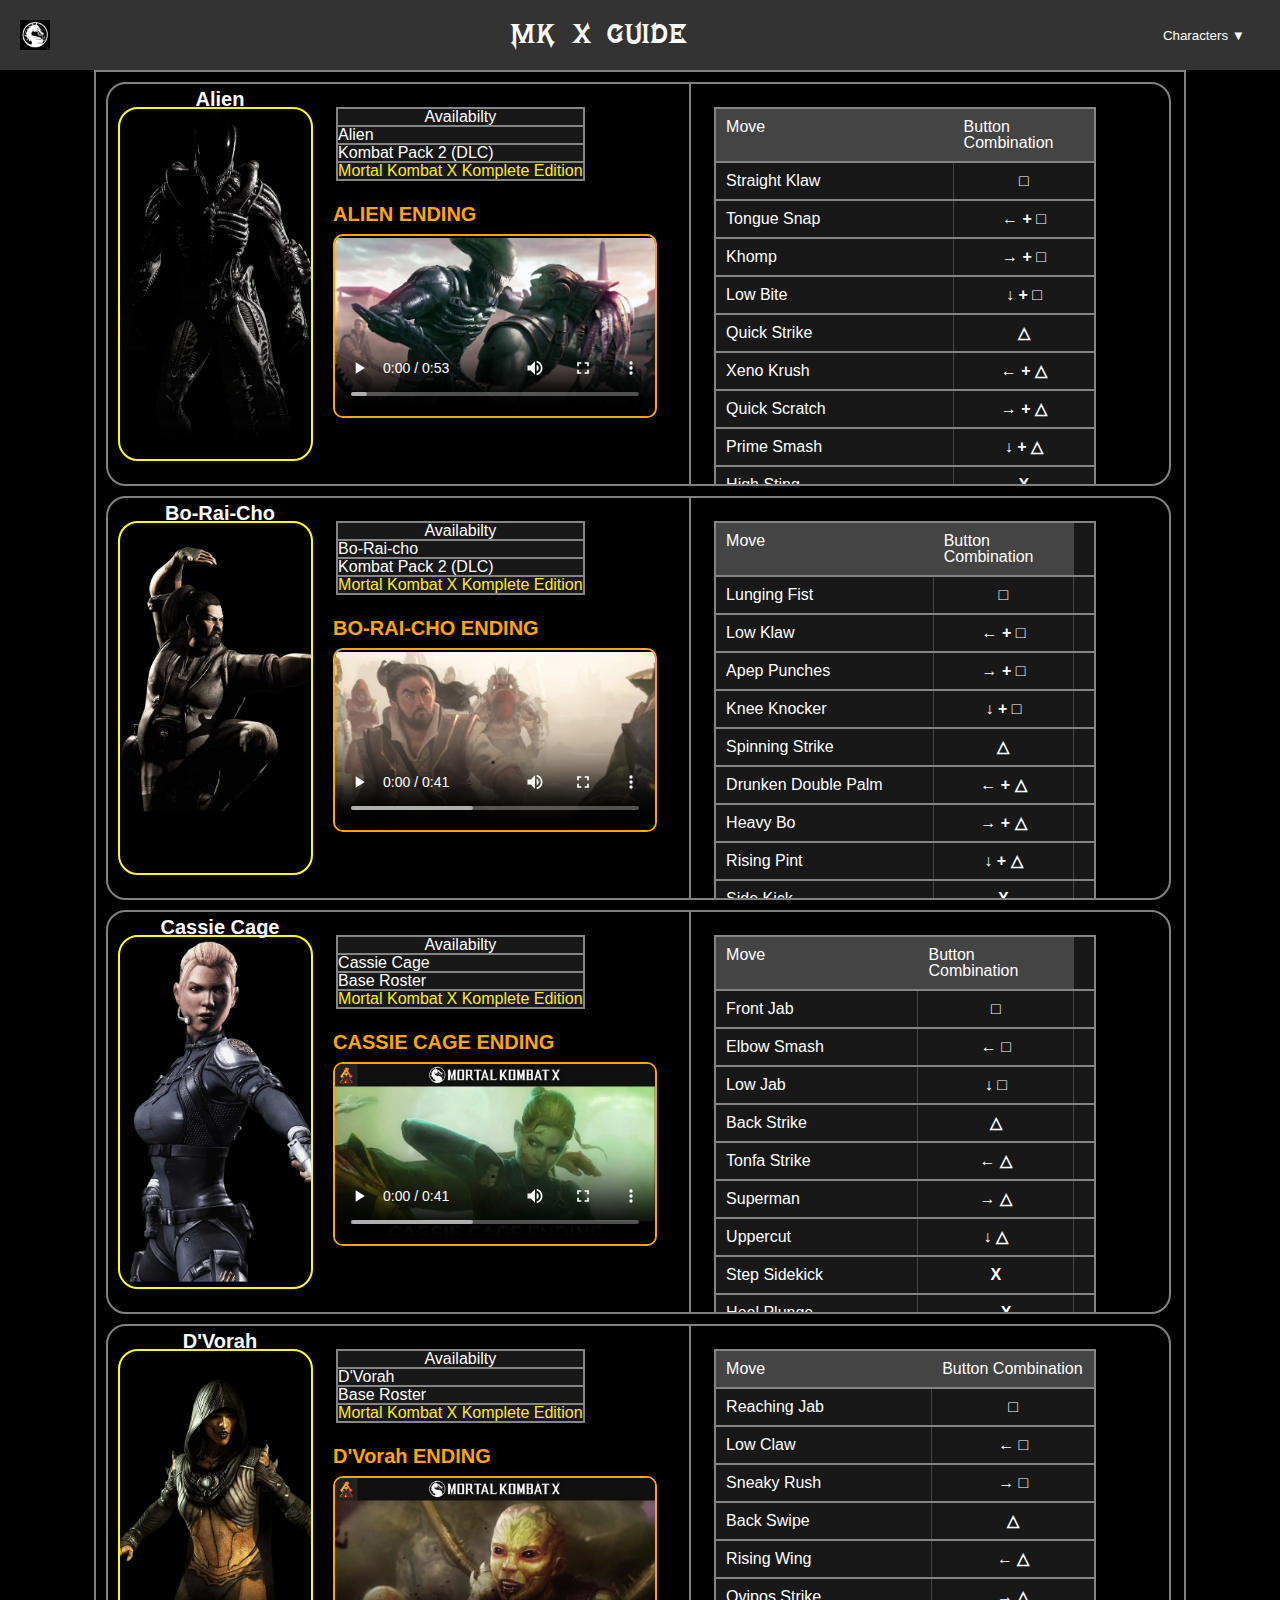
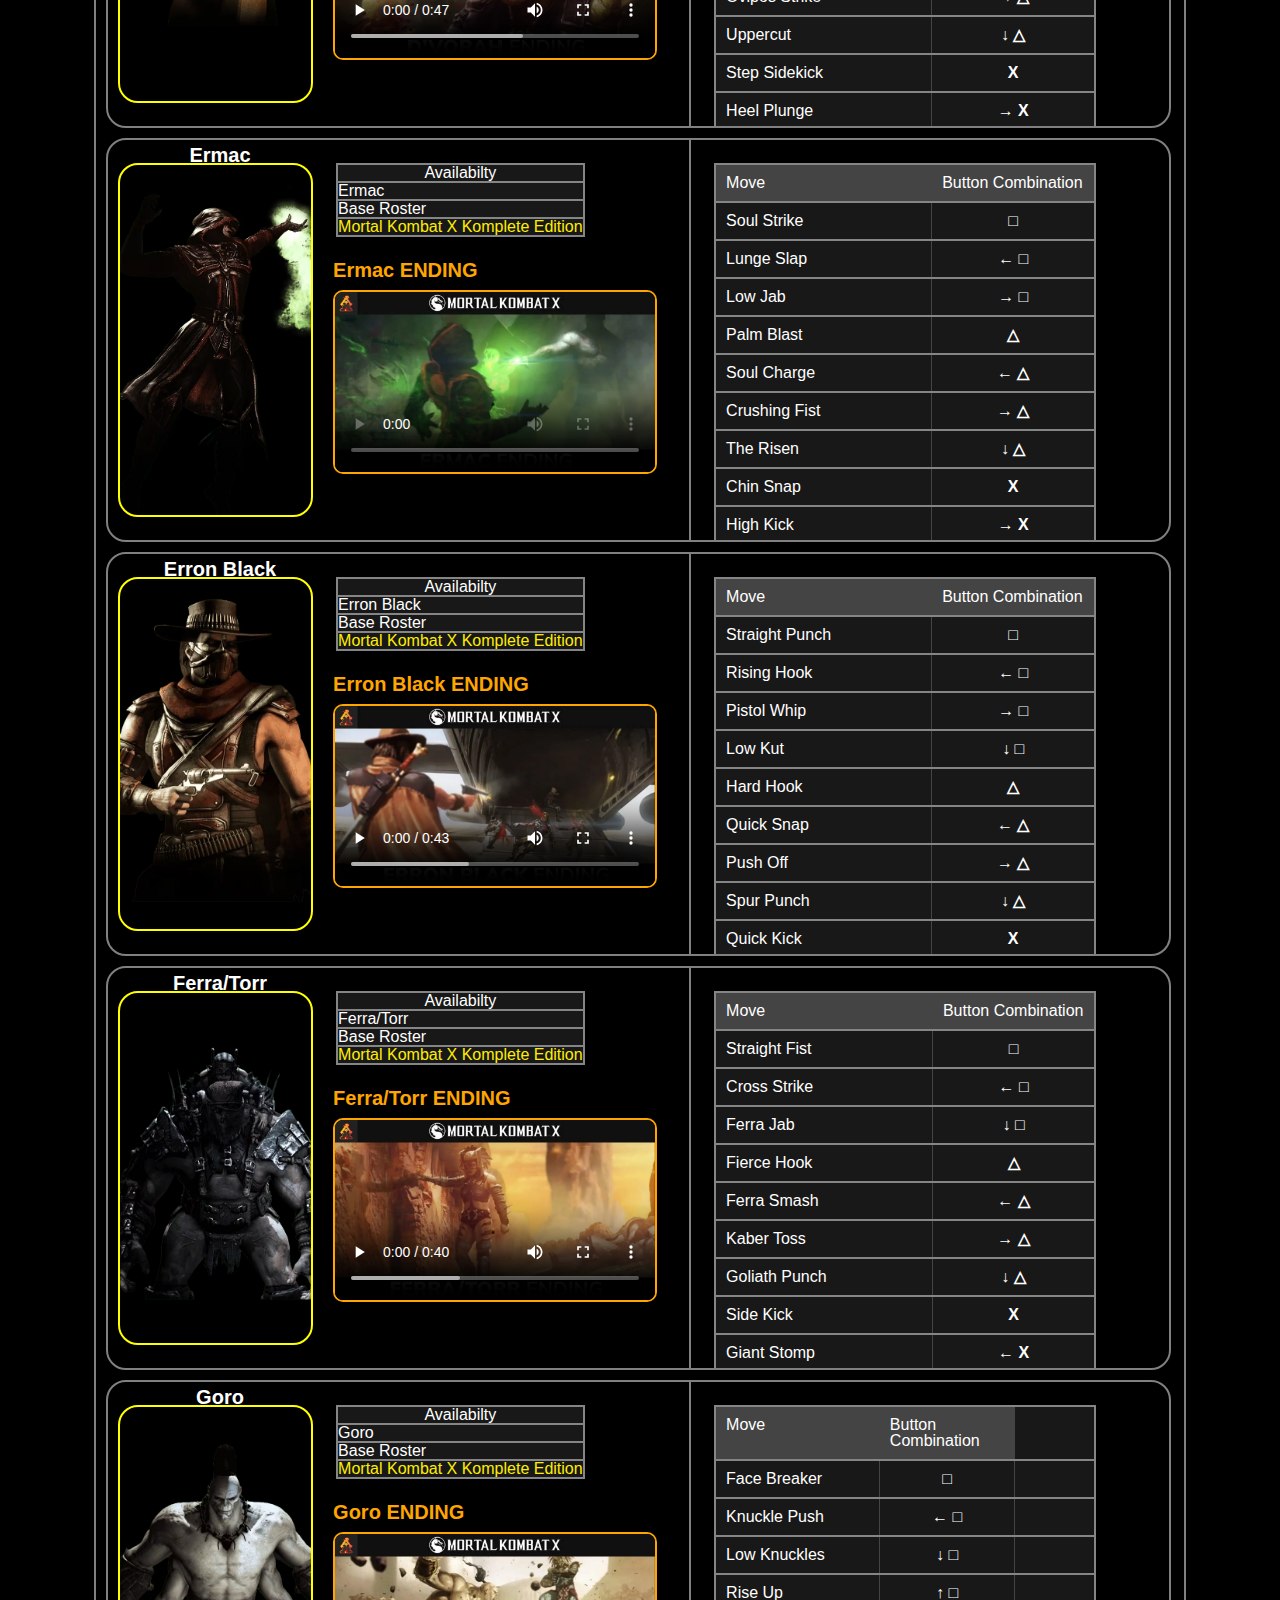
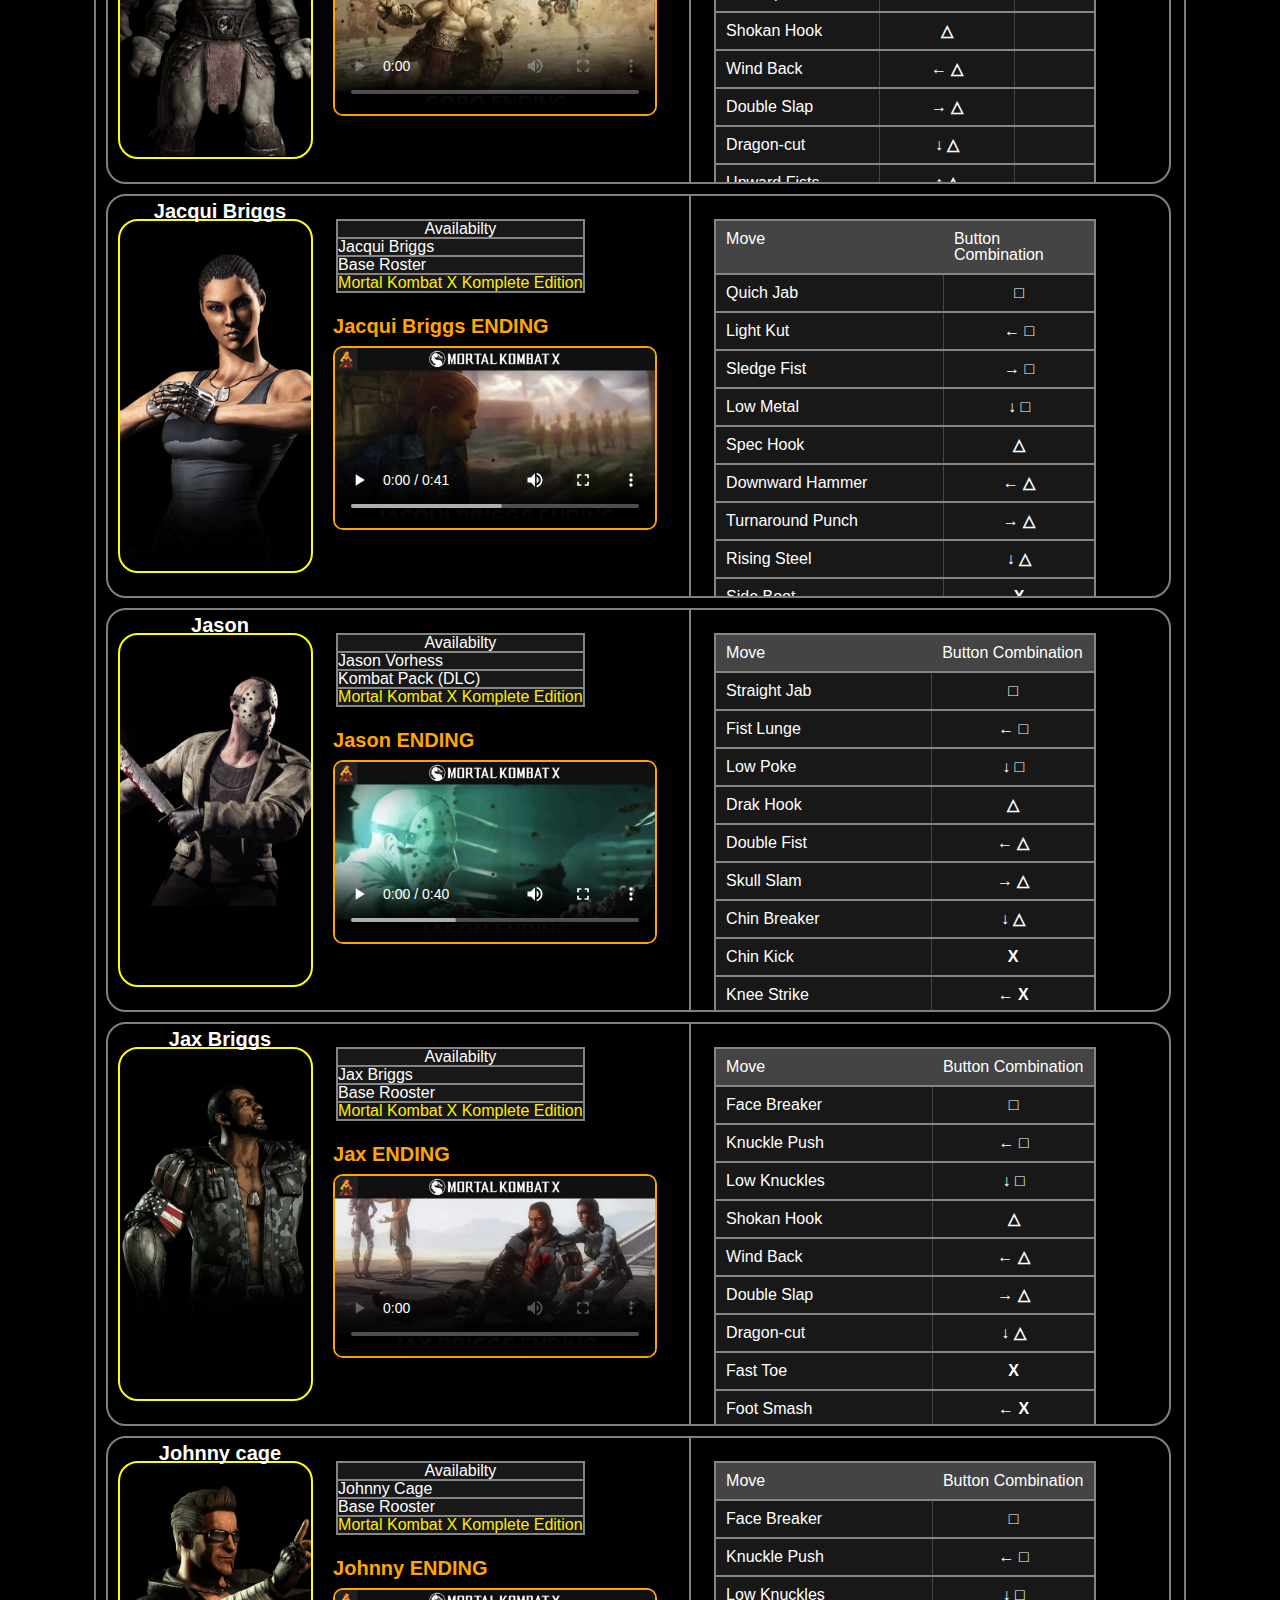
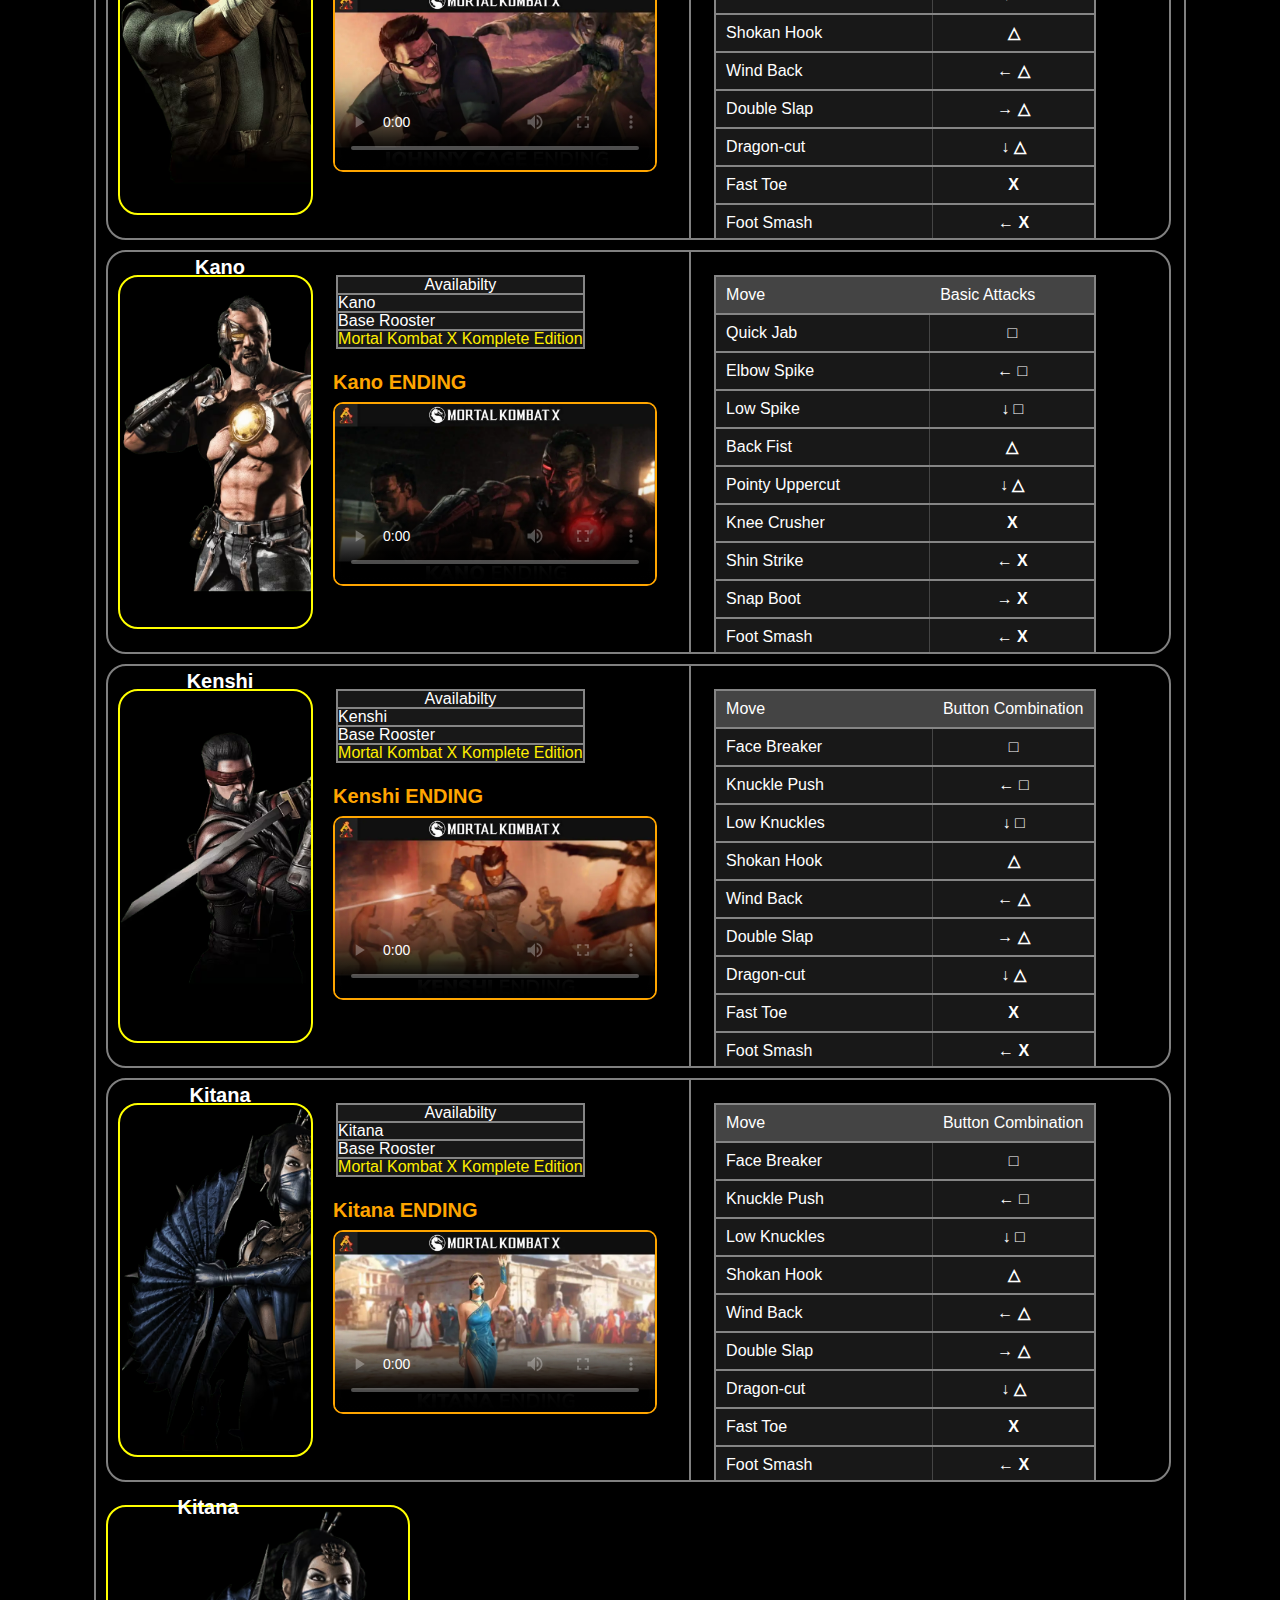
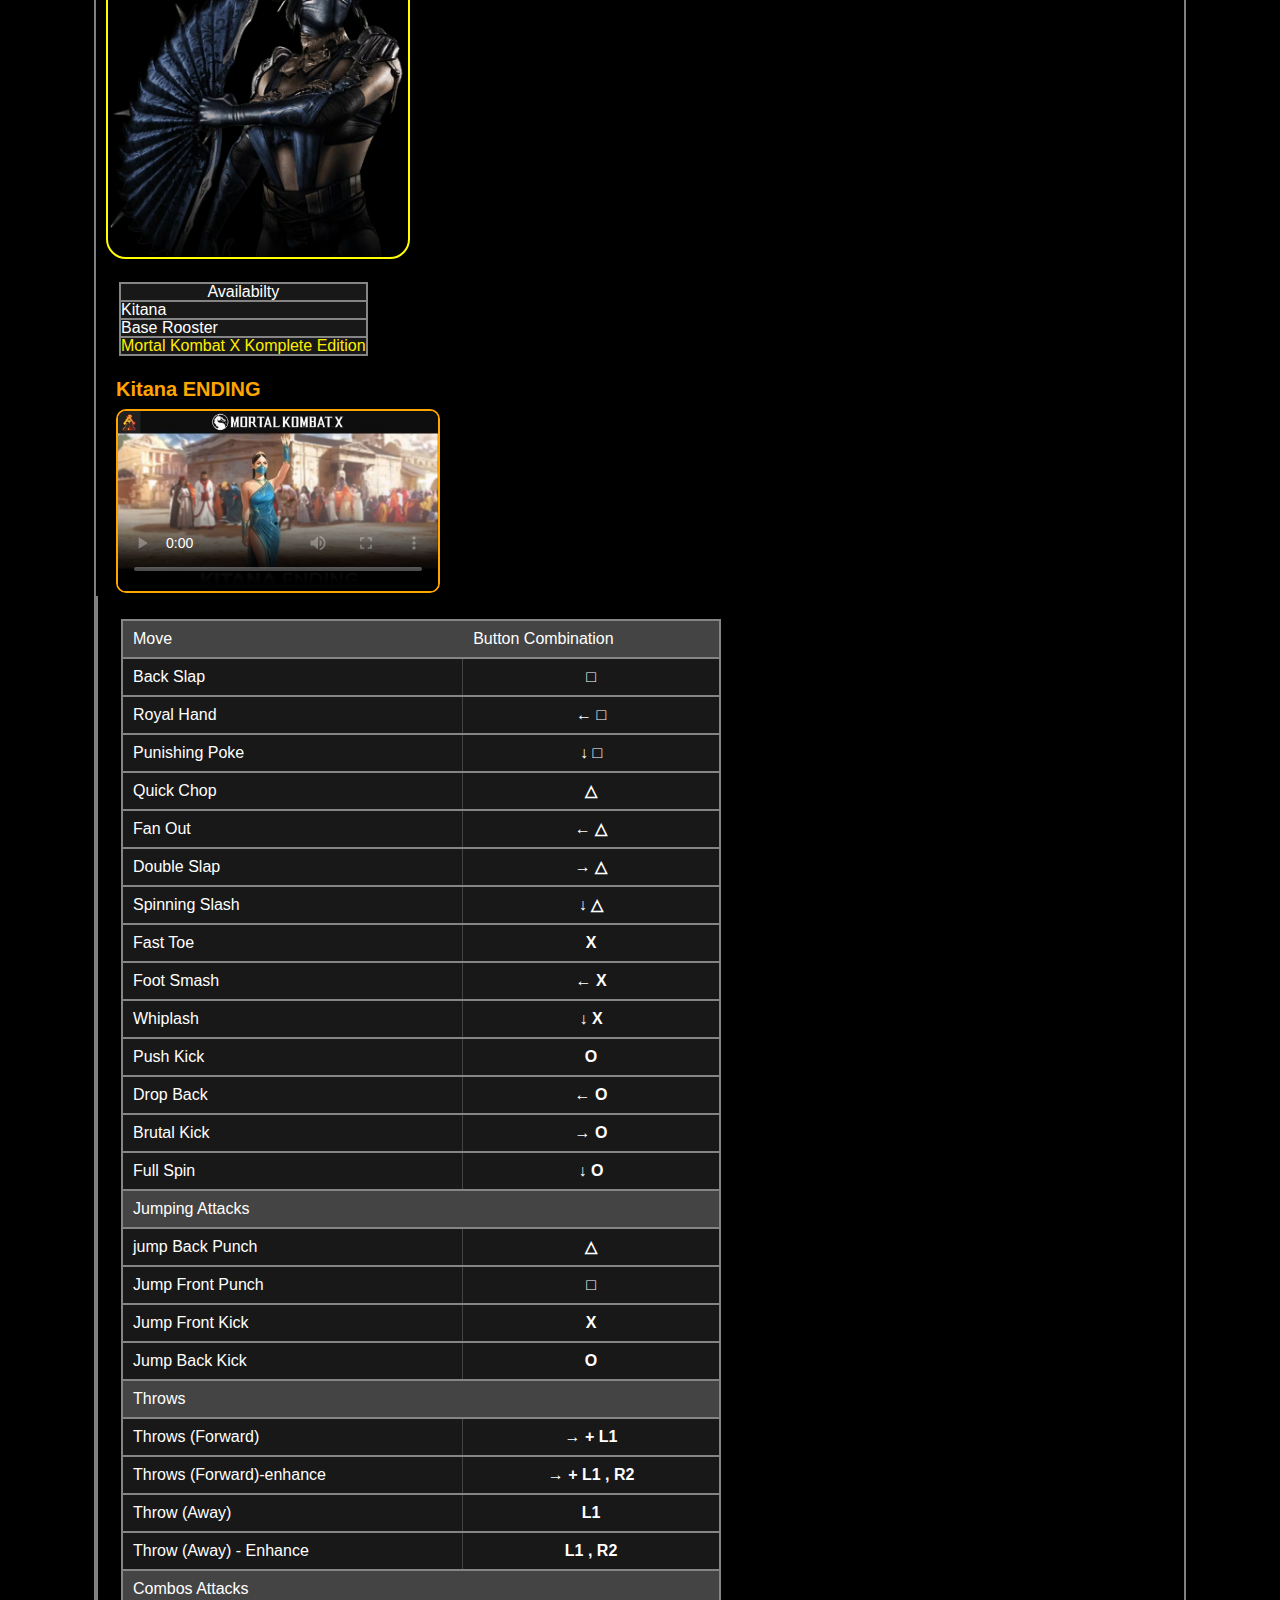
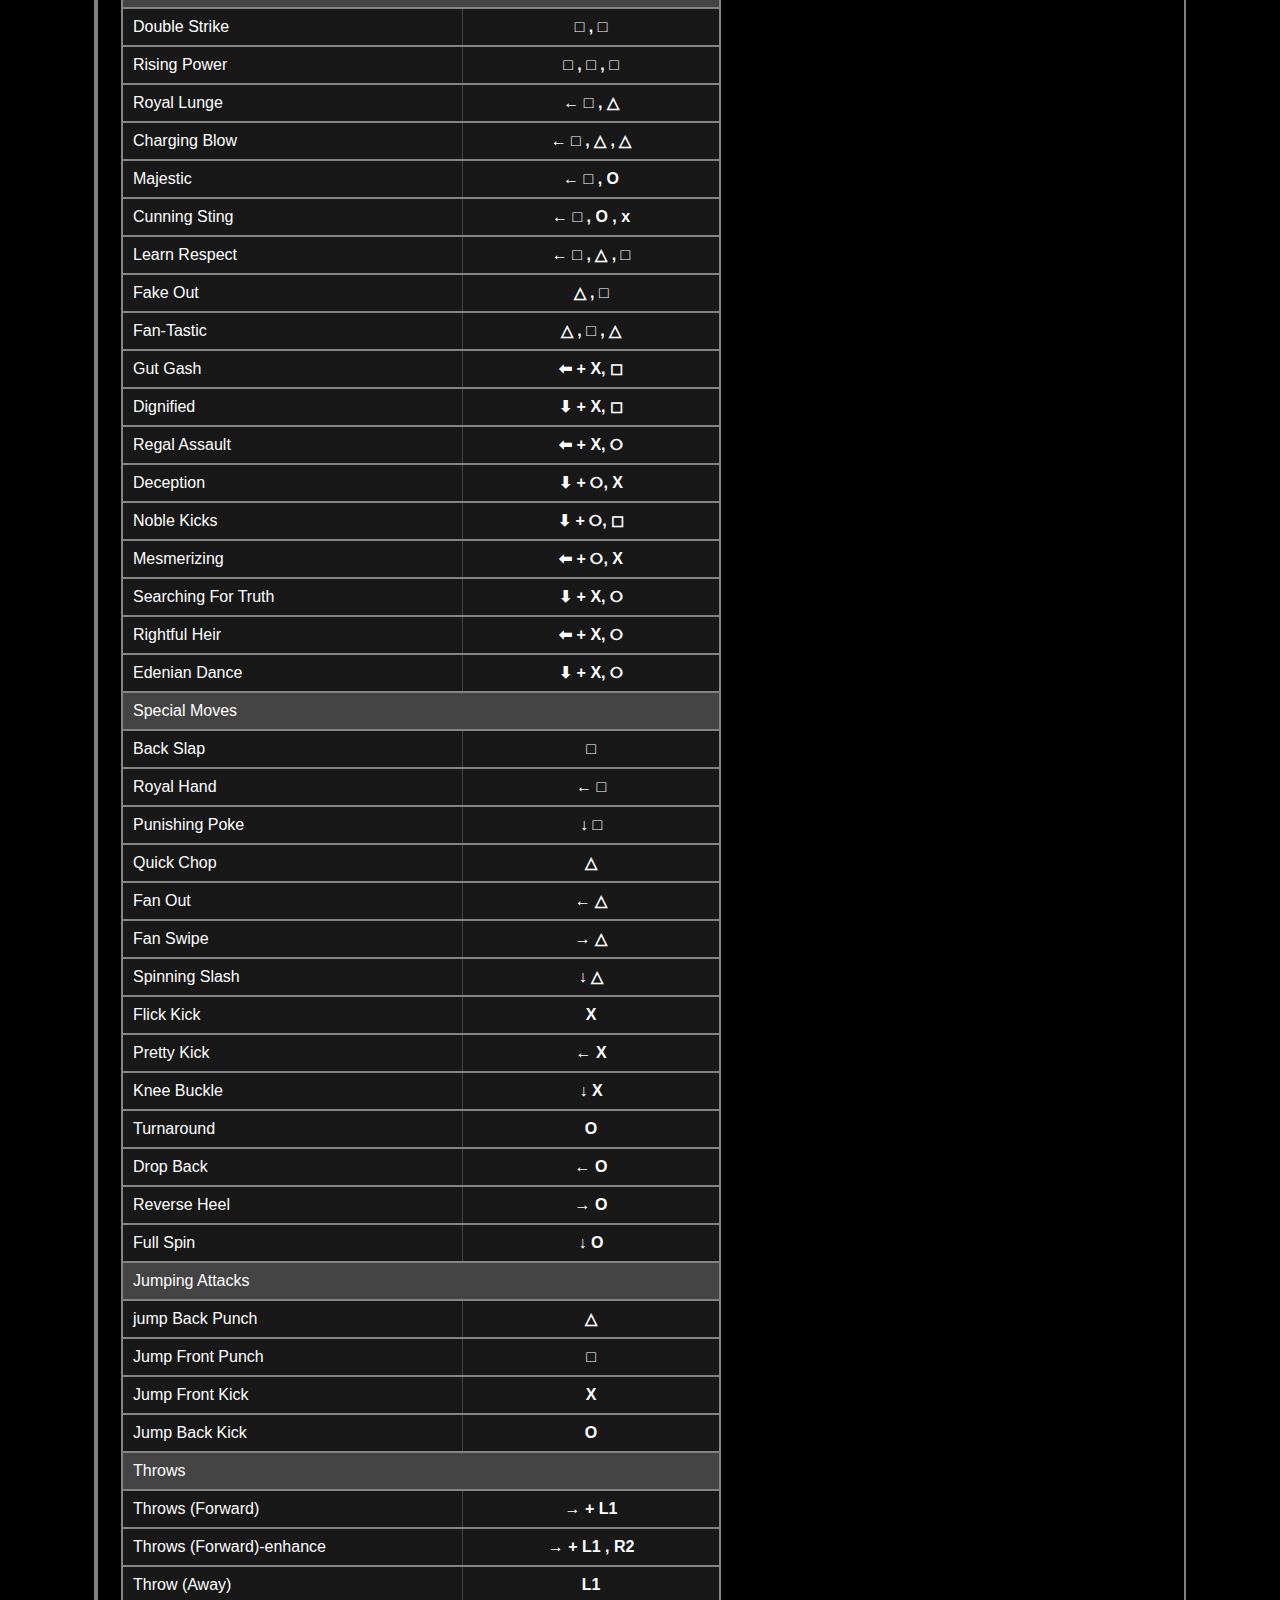
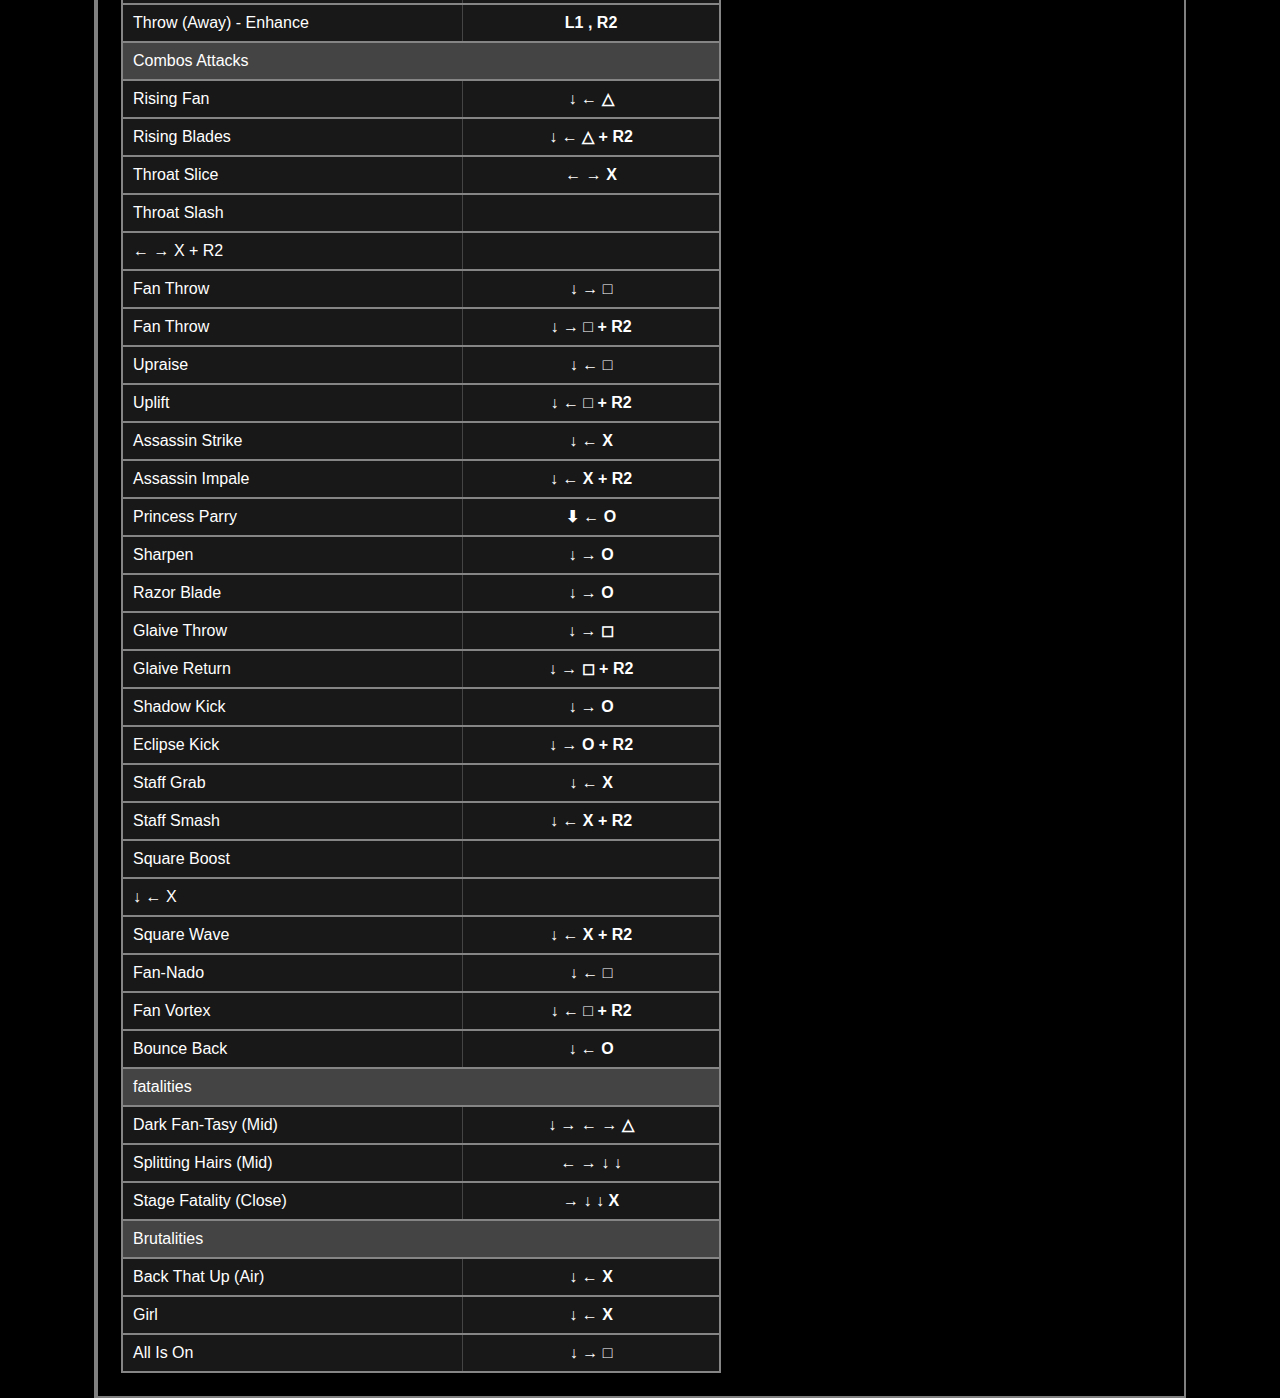
==== commit 766eea84: "progress" ====
--- a/Alien Guide.html
+++ b/Alien Guide.html
@@ -7036,66 +7036,66 @@
                             Square Boost</td>
                     </tr>
                     <td>↓ ← X</td>
-                    <tr>
-                        <td>
-                            Square Wave</td>
-                        <td>↓ ← X + R2 </td>
-                    </tr>
-                    <tr>
-                        <td>
-                            Fan-Nado
-                        </td>
-                        <td>↓ ← □ </td>
-                    </tr>
-                    <tr>
-                        <td>
-                            Fan Vortex
-                        </td>
-                        <td>↓ ← □ + R2</td>
-                    </tr>
-                    <tr>
-                        <td>
-                            Bounce Back </td>
-                        <td>↓ ← O</td>
-                    </tr>
-                    <th>fatalities</th>
-                    <th></th>
-                    <tr>
-                        <td>
-                            Dark Fan-Tasy (Mid)
-                        </td>
-                        <td>↓ → ← → △</td>
-                    </tr>
-                    <tr>
-                        <td>
-                            Splitting Hairs (Mid)
-                        </td>
-                        <td>← → ↓ ↓ </td>
-                    </tr>
-                    <tr>
-                        <td>
-                            Stage Fatality (Close)
-                        </td>
-                        <td>→ ↓ ↓ X </td>
-                    </tr>
-                    <th>Brutalities</th>
-                    <th></th>
-                    <tr>
-                        <td>
-                            Back That Up (Air)
-                        </td>
-                        <td>↓ ← X</td>
-                    </tr>
-                    <tr>
-                        <td>
-                            Lost Girl</td>
-                        <td>↓ ← X</td>
-                    </tr>
-                    <tr>
-                        <td>
-                            All Is On </td>
-                        <td>↓ → □</td>
-                    </tr>
+                <tr>
+                    <td>  
+Square Wave</td>
+                    <td>↓ ← X + R2 </td>
+                </tr>
+                <tr>
+                    <td>    
+Fan-Nado
+                    </td>
+                    <td>↓ ← □ </td>
+                </tr>
+                <tr>
+                    <td>
+                        Fan Vortex
+</td>
+                    <td>↓ ← □ + R2</td>
+                </tr>
+                <tr>
+                    <td>
+                        Bounce Back </td>
+                    <td>↓ ← O</td>
+                </tr>
+                <th>fatalities</th>
+                <th></th>
+                <tr>
+                    <td>
+                        Dark Fan-Tasy (Mid)
+                    </td>
+                    <td>↓ → ← → △</td>
+                </tr>
+                <tr>
+                    <td>
+                        Splitting Hairs (Mid)
+                    </td>
+                    <td>← → ↓ ↓ </td>
+                </tr>
+                <tr>
+                    <td>
+                        Stage Fatality (Close)
+                    </td>
+                    <td>→ ↓ ↓ X </td>
+                </tr>
+                <th>Brutalities</th>
+                <th></th>
+                <tr>
+                    <td>
+                        Back That Up (Air)
+                    </td>
+                    <td>↓ ← X</td>
+                </tr>
+                <tr>
+                    <td>
+                         Girl</td>
+                    <td>↓ ← X</td>
+                </tr>
+                <tr>
+                    <td>
+                        All Is On </td>
+                    <td>↓ → □</td>
+                </tr>
 
                     <tr>
                 </table>
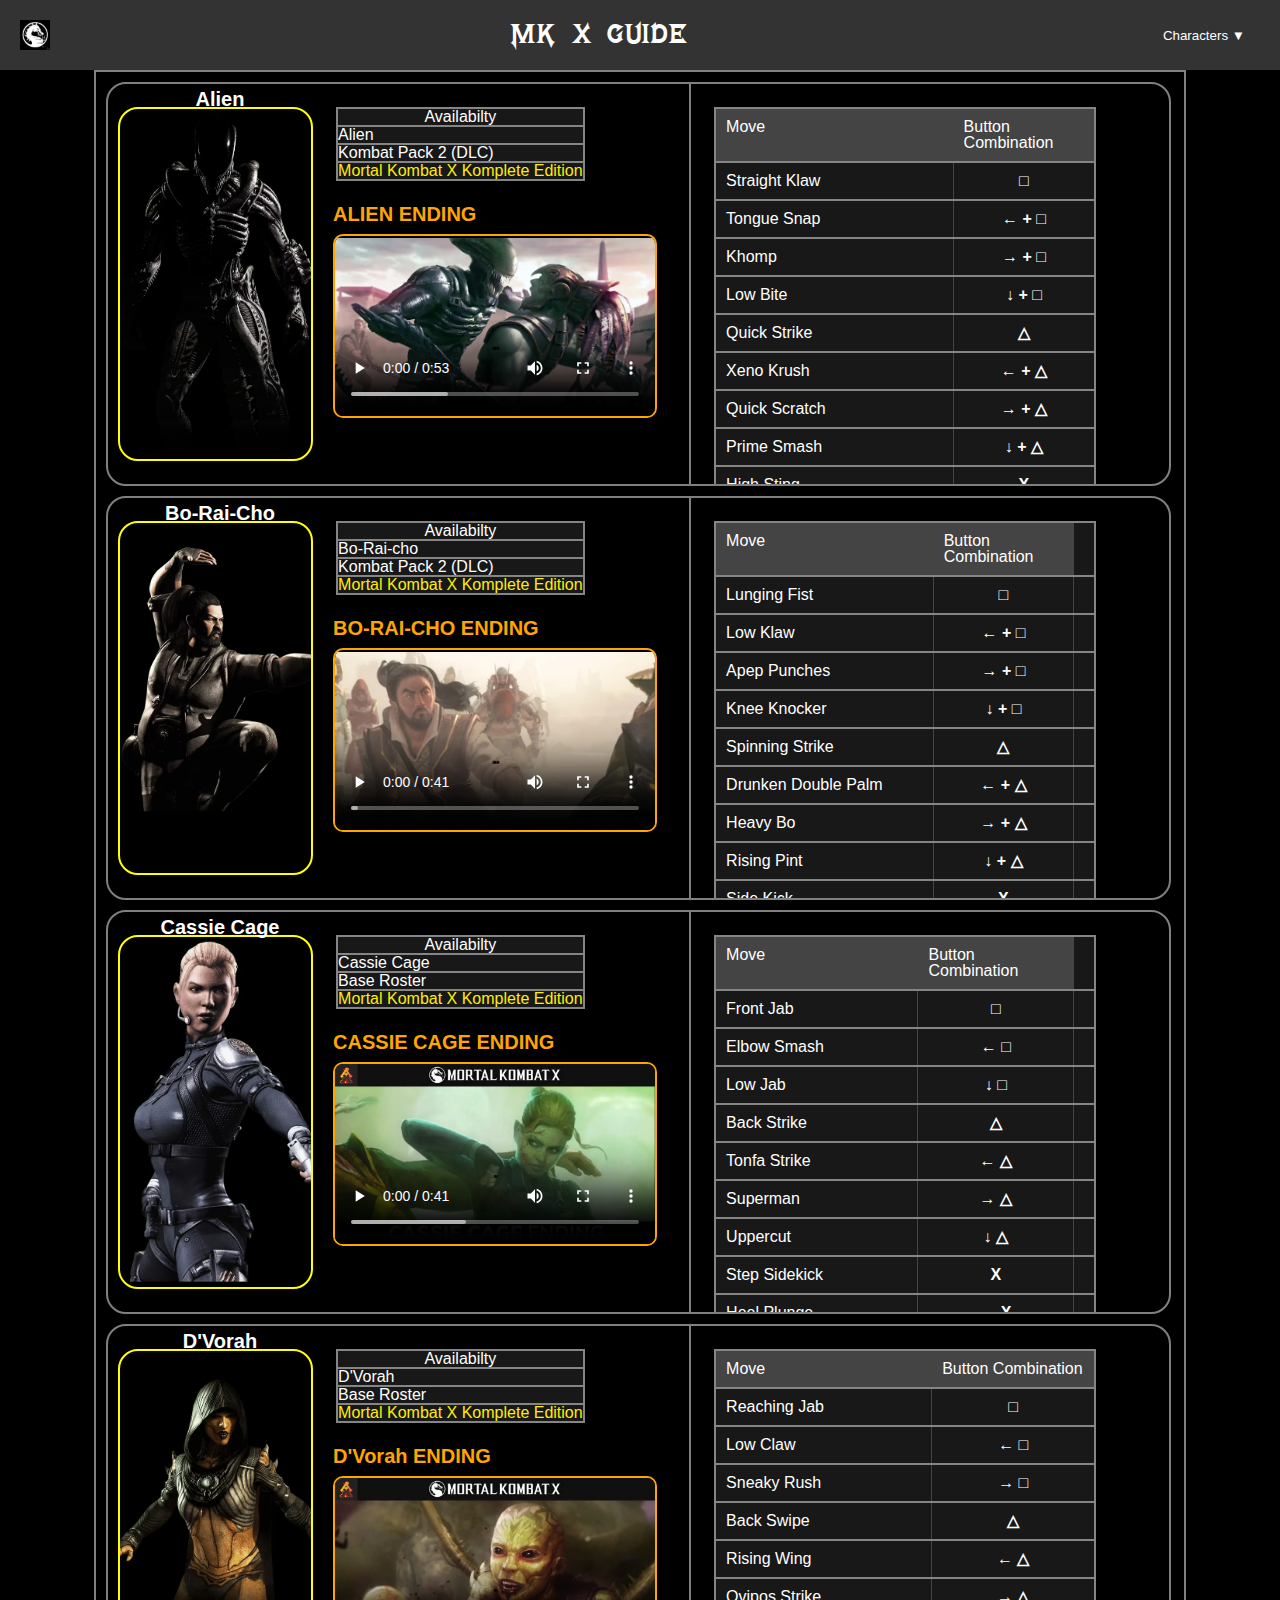
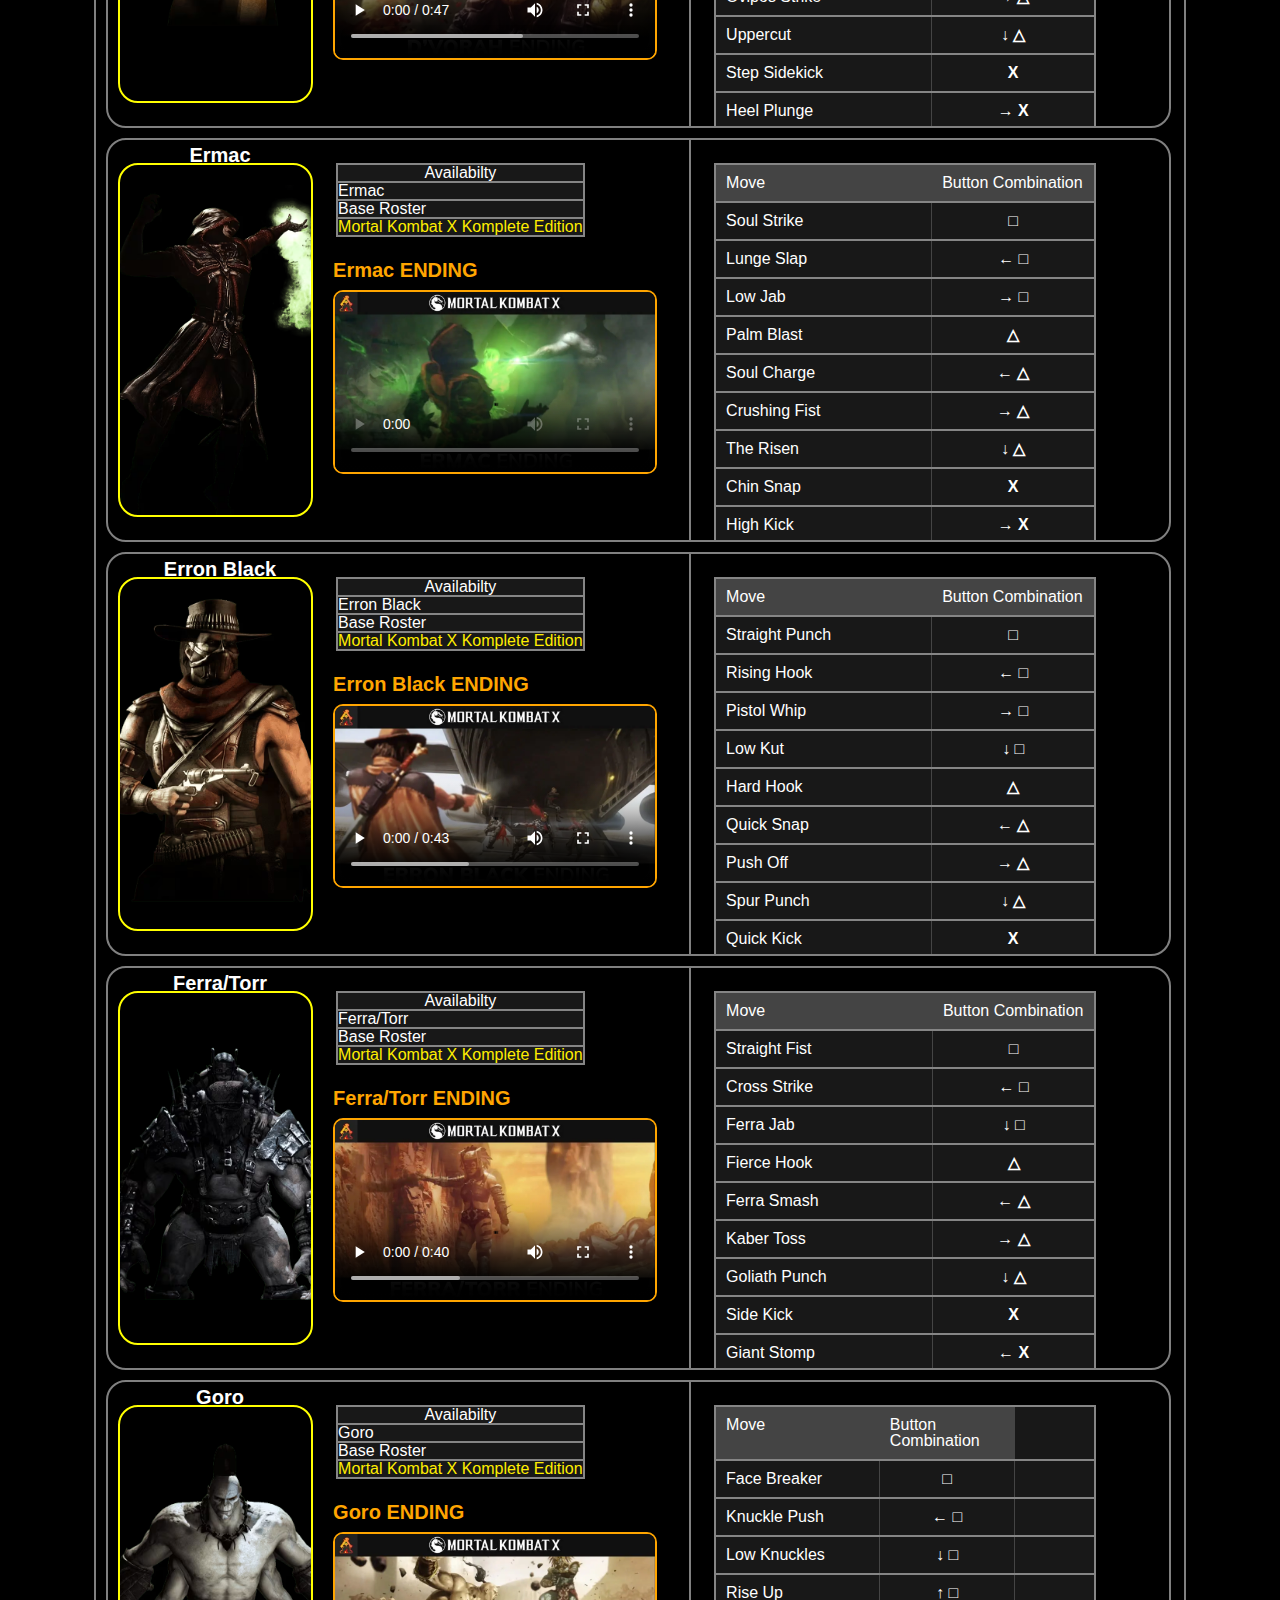
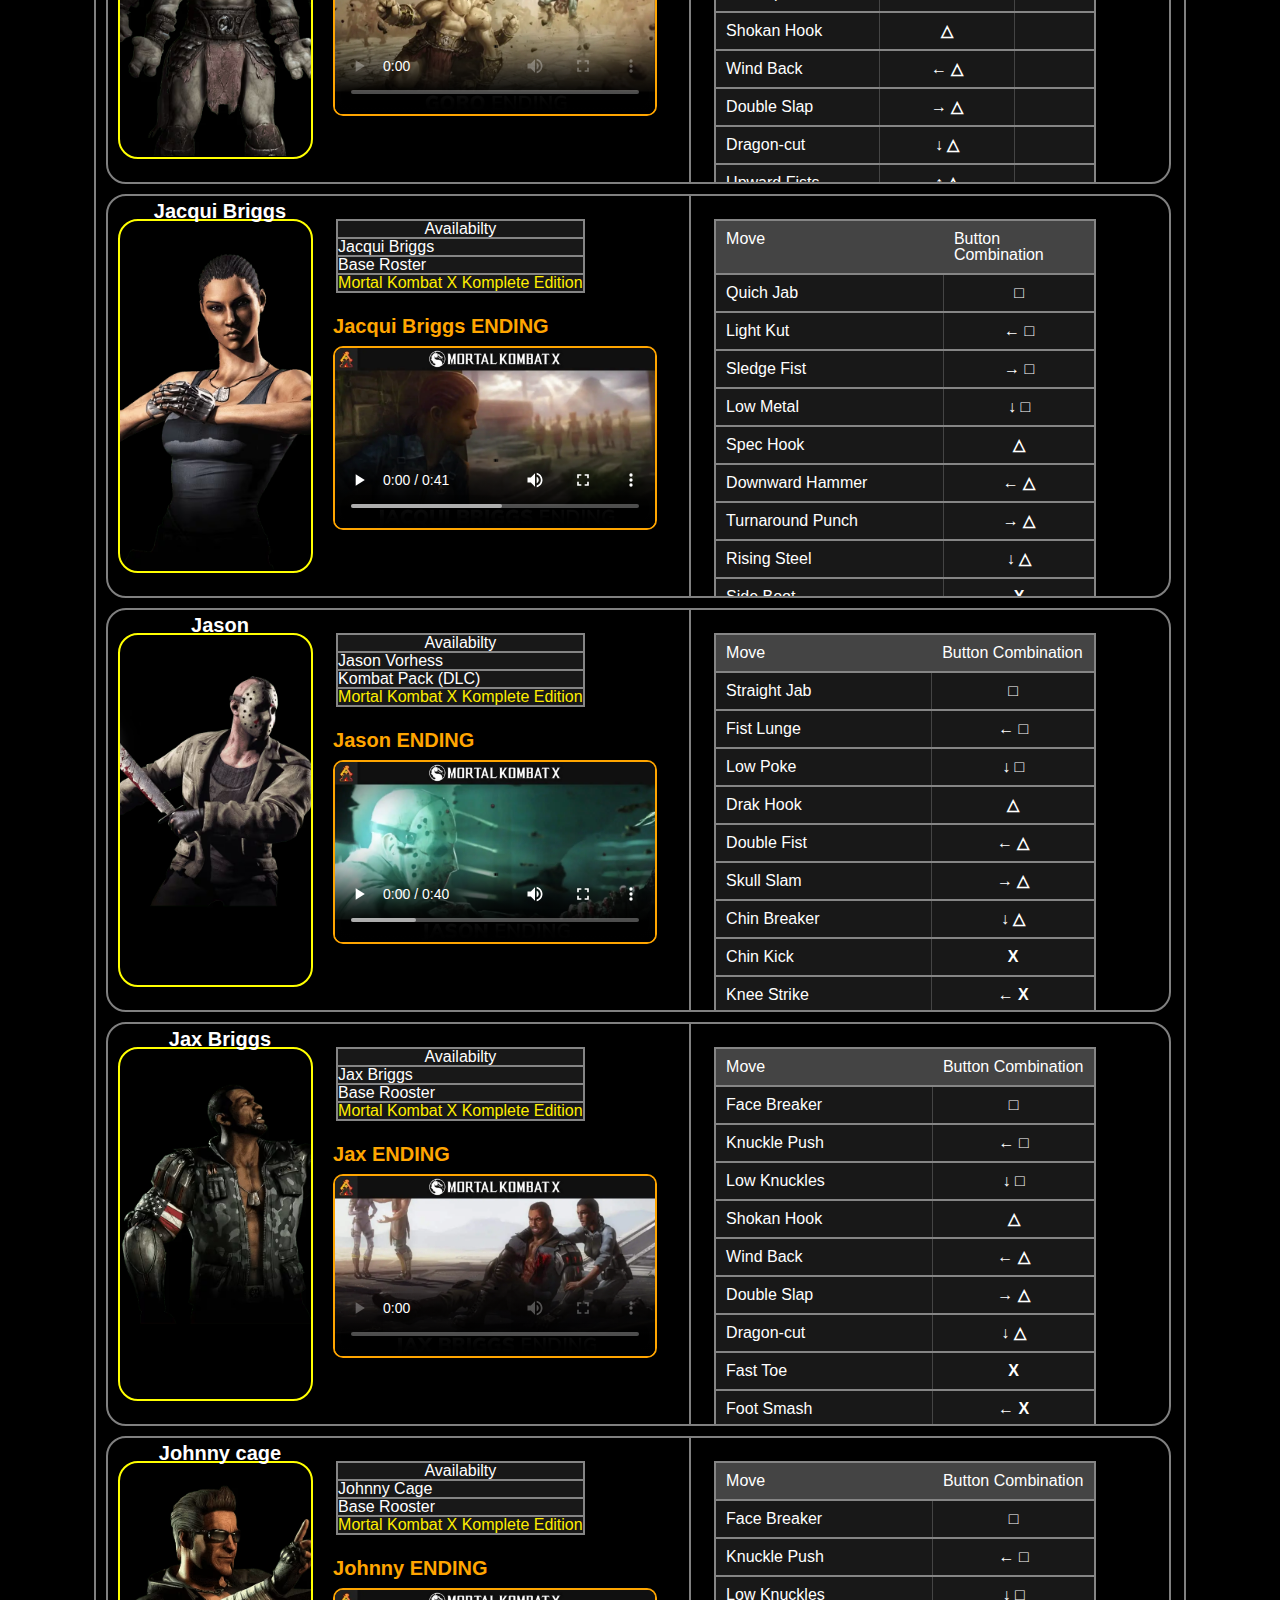
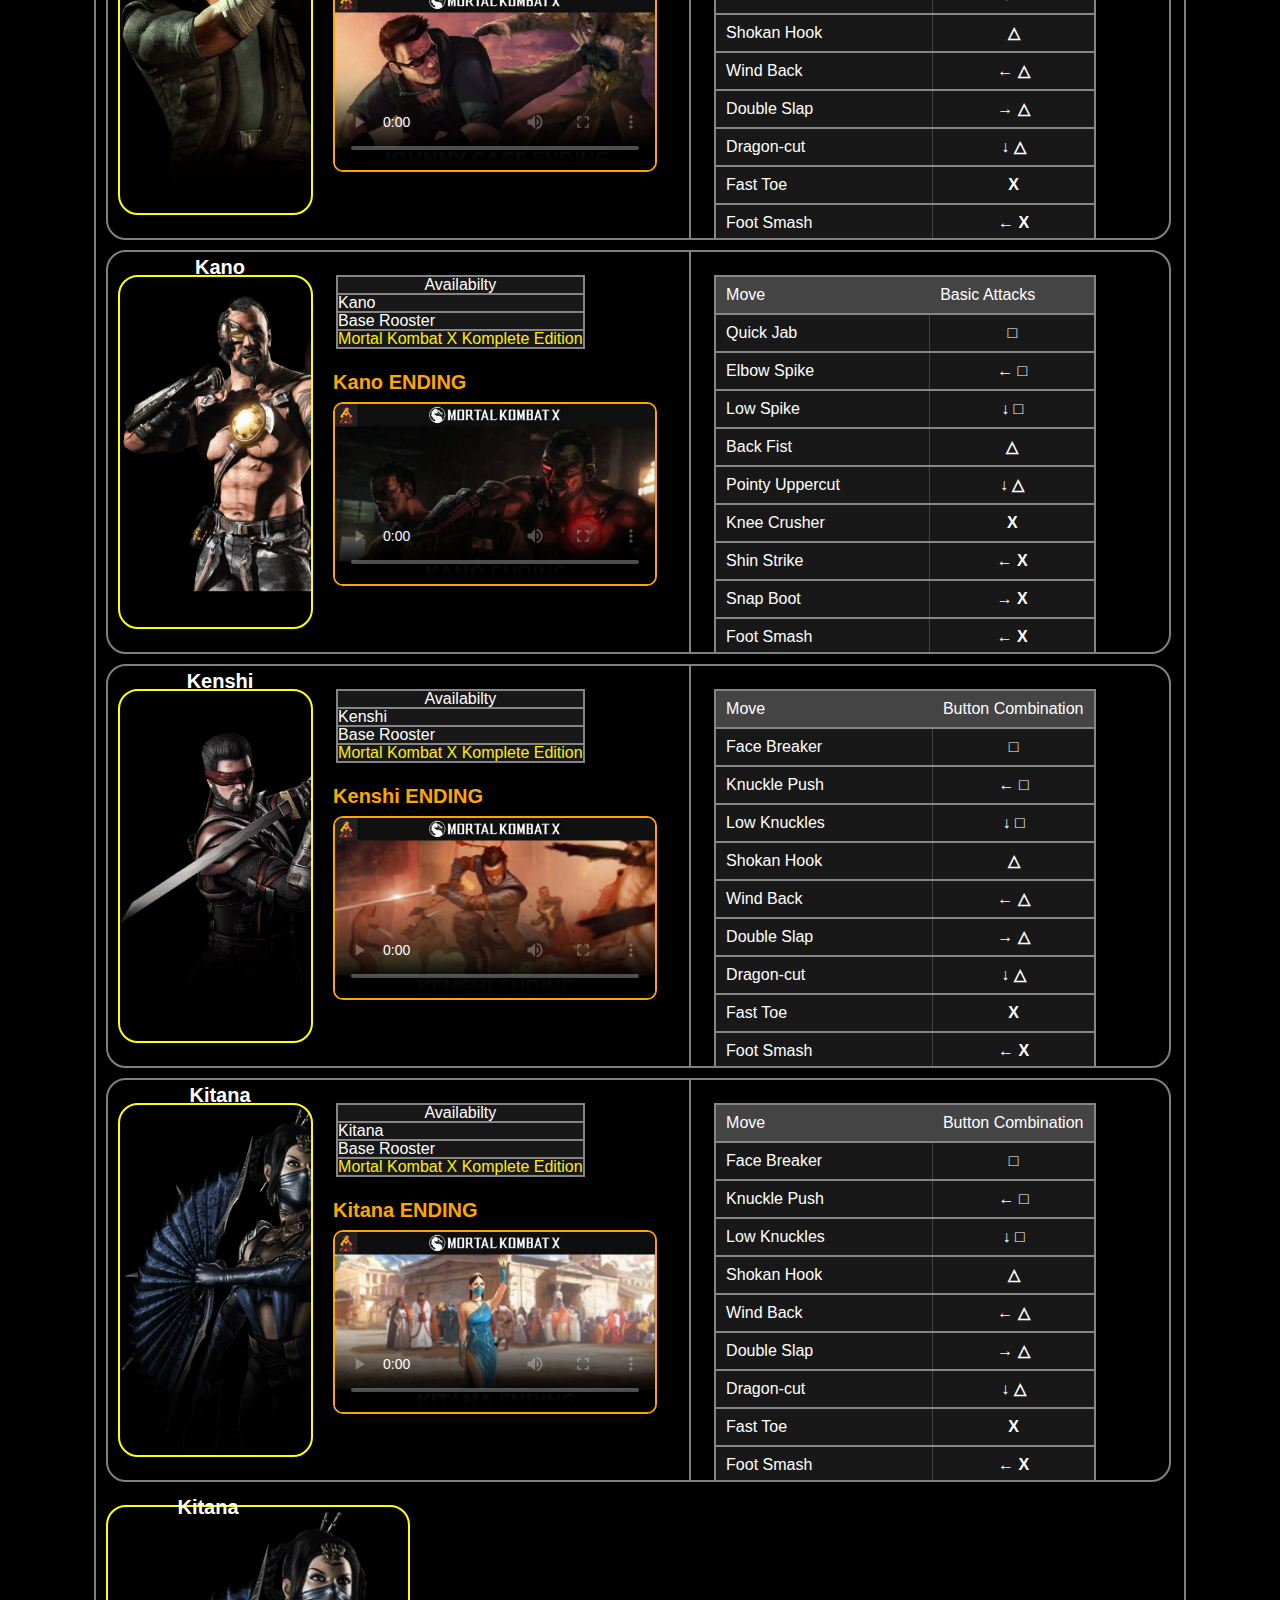
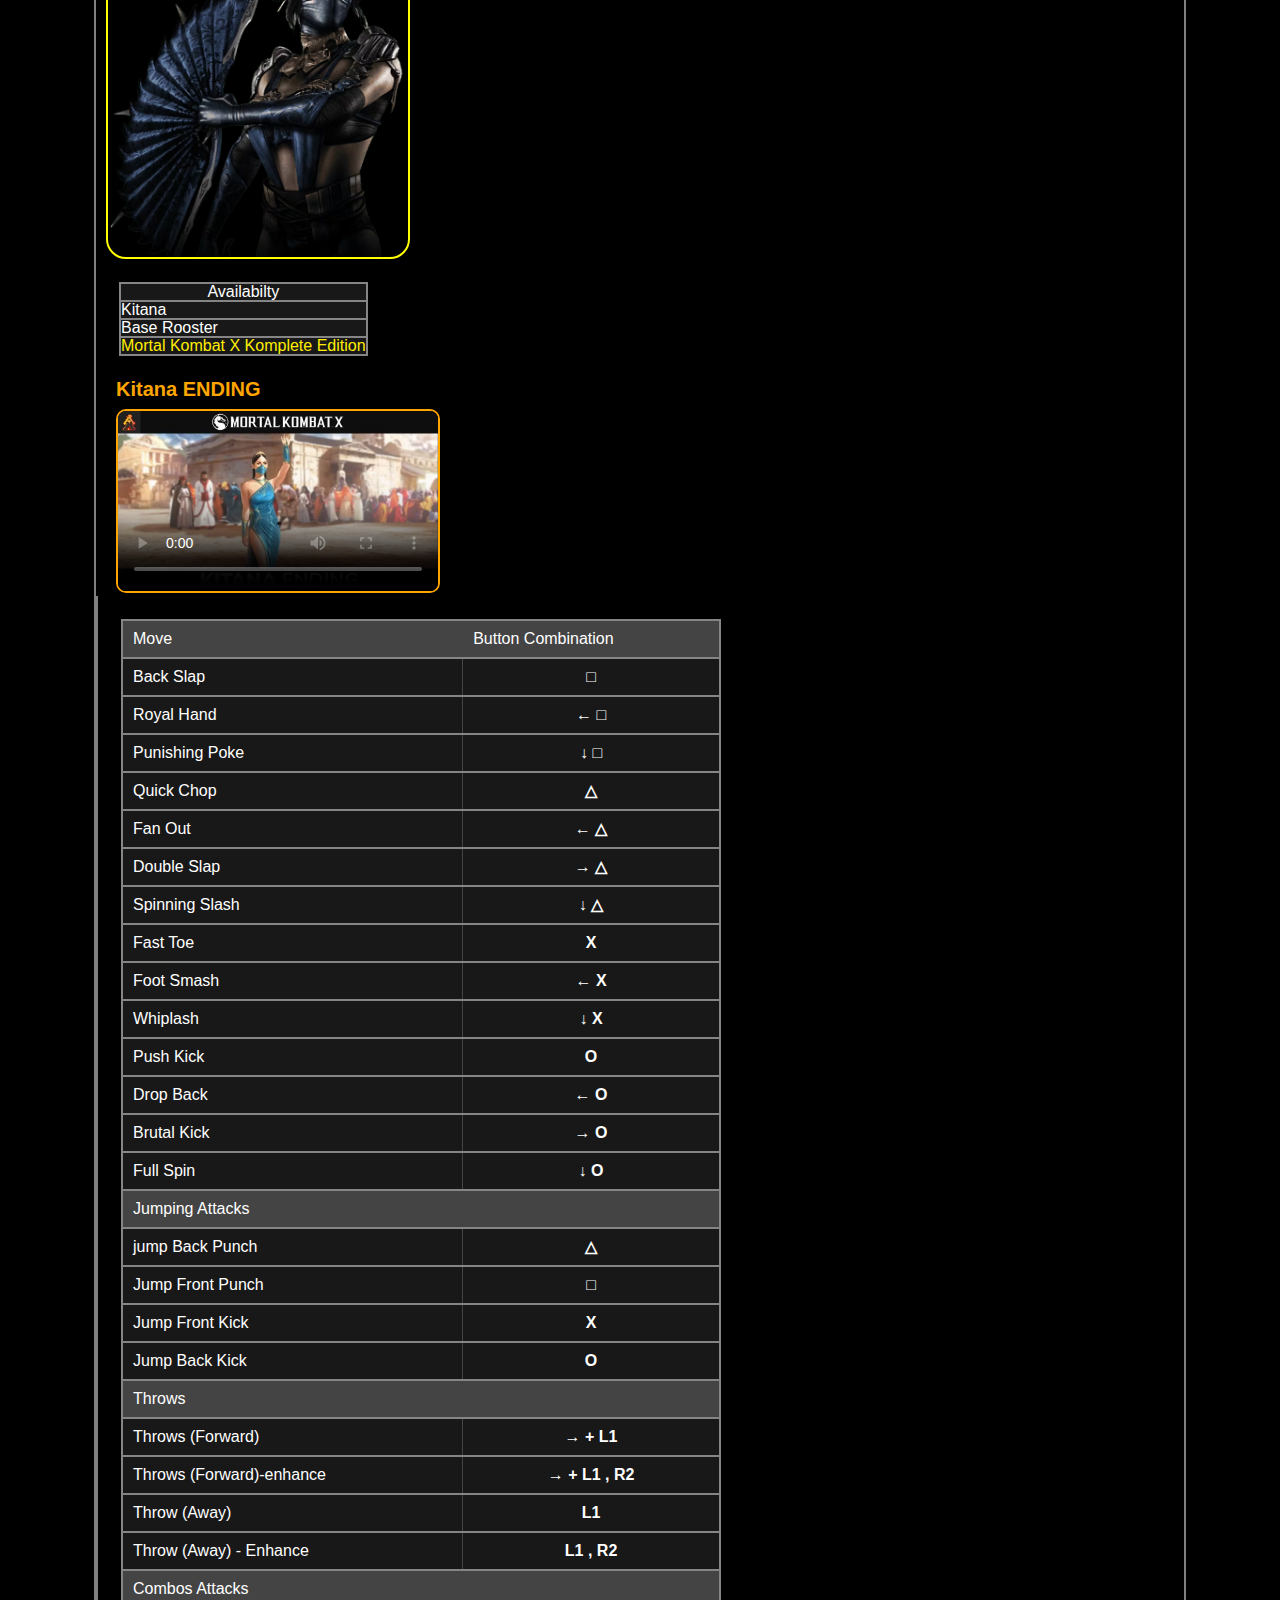
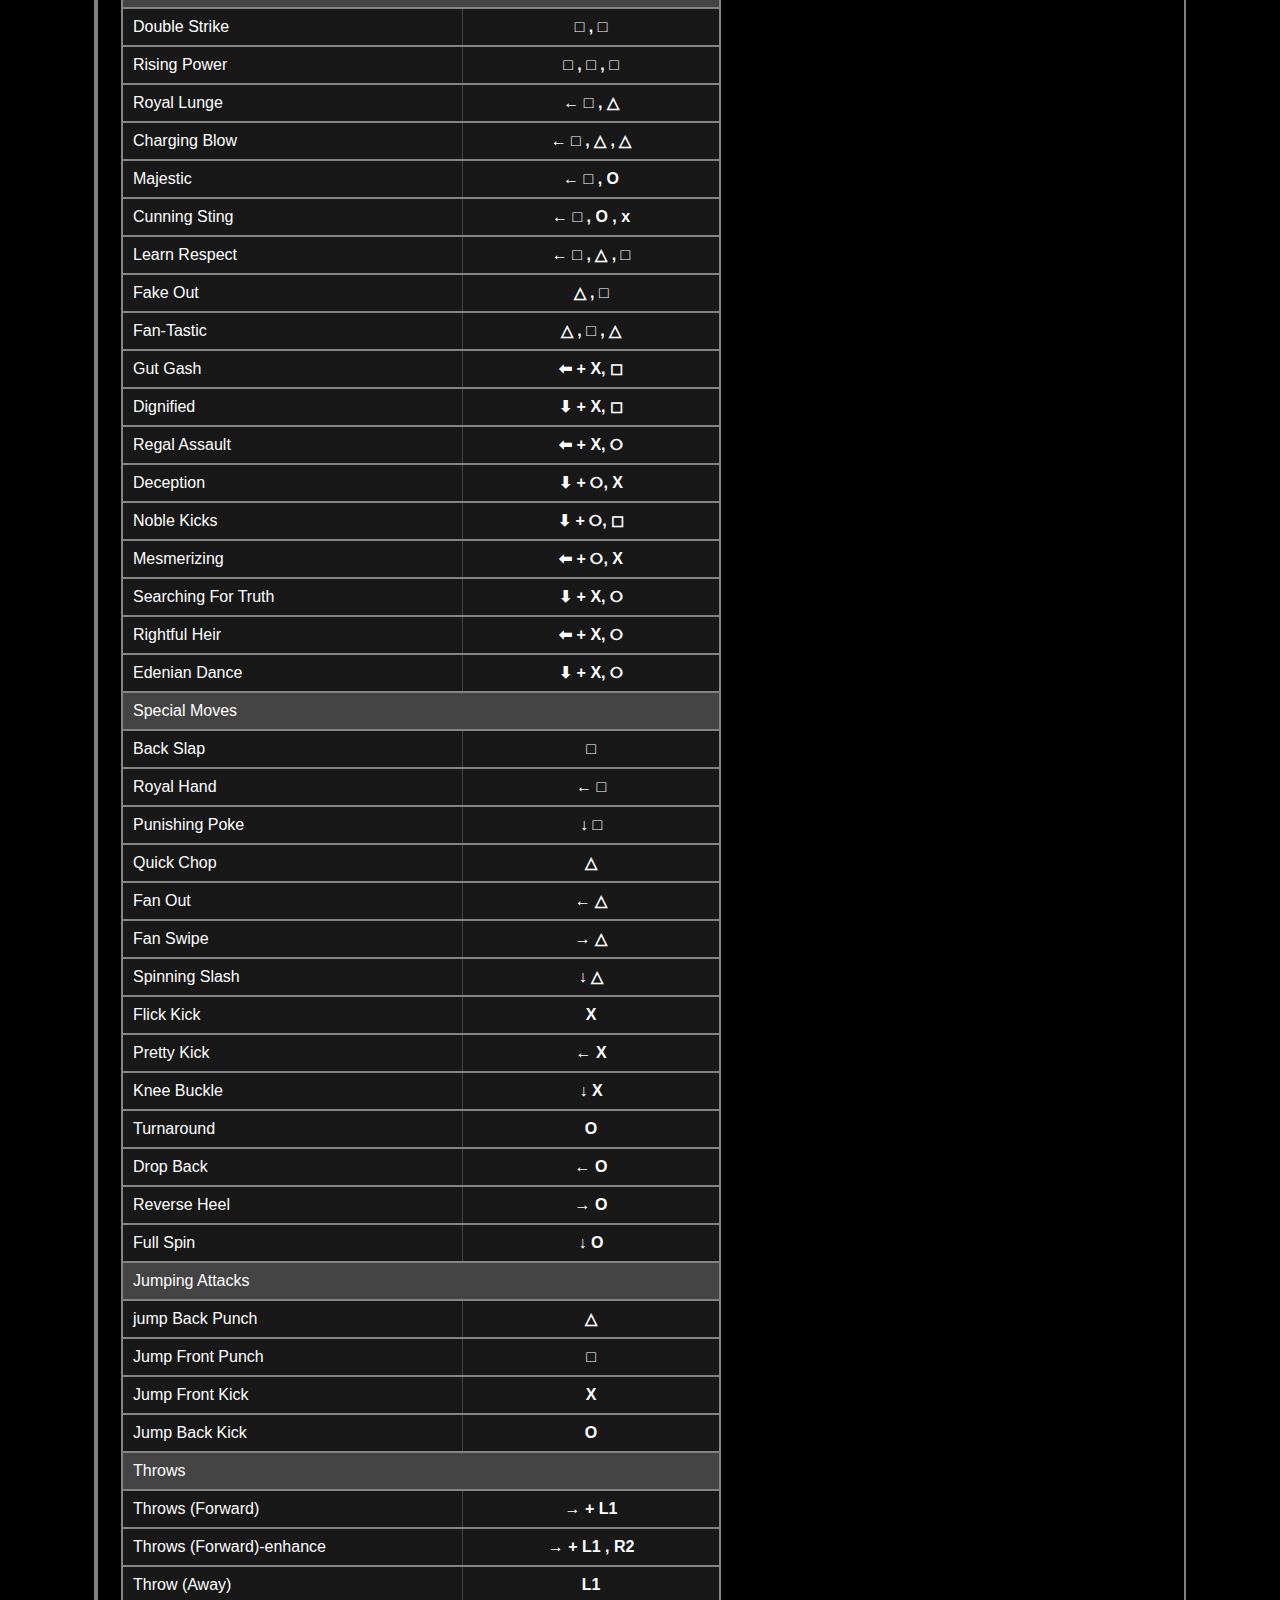
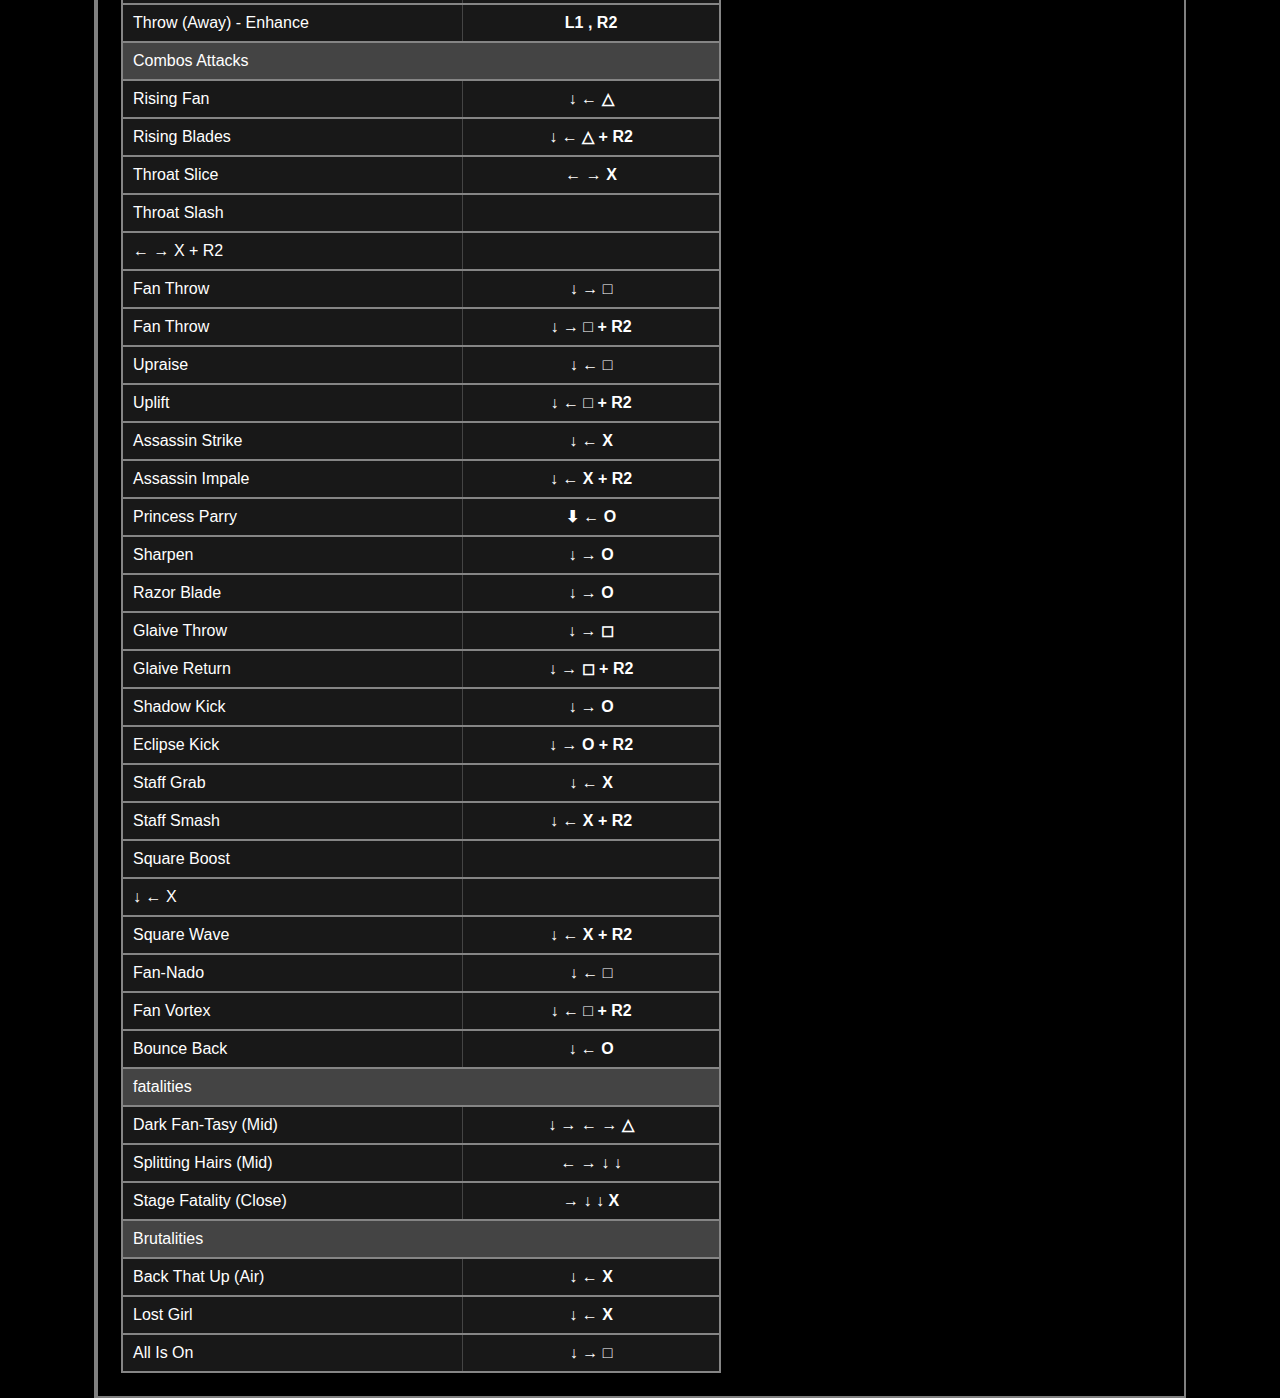
==== commit 16aed34c: "login" ====
--- a/Alien Guide.html
+++ b/Alien Guide.html
@@ -7088,7 +7088,7 @@
                 </tr>
                 <tr>
                     <td>
-                         Girl</td>
+                        Lost Girl</td>
                     <td>↓ ← X</td>
                 </tr>
                 <tr>
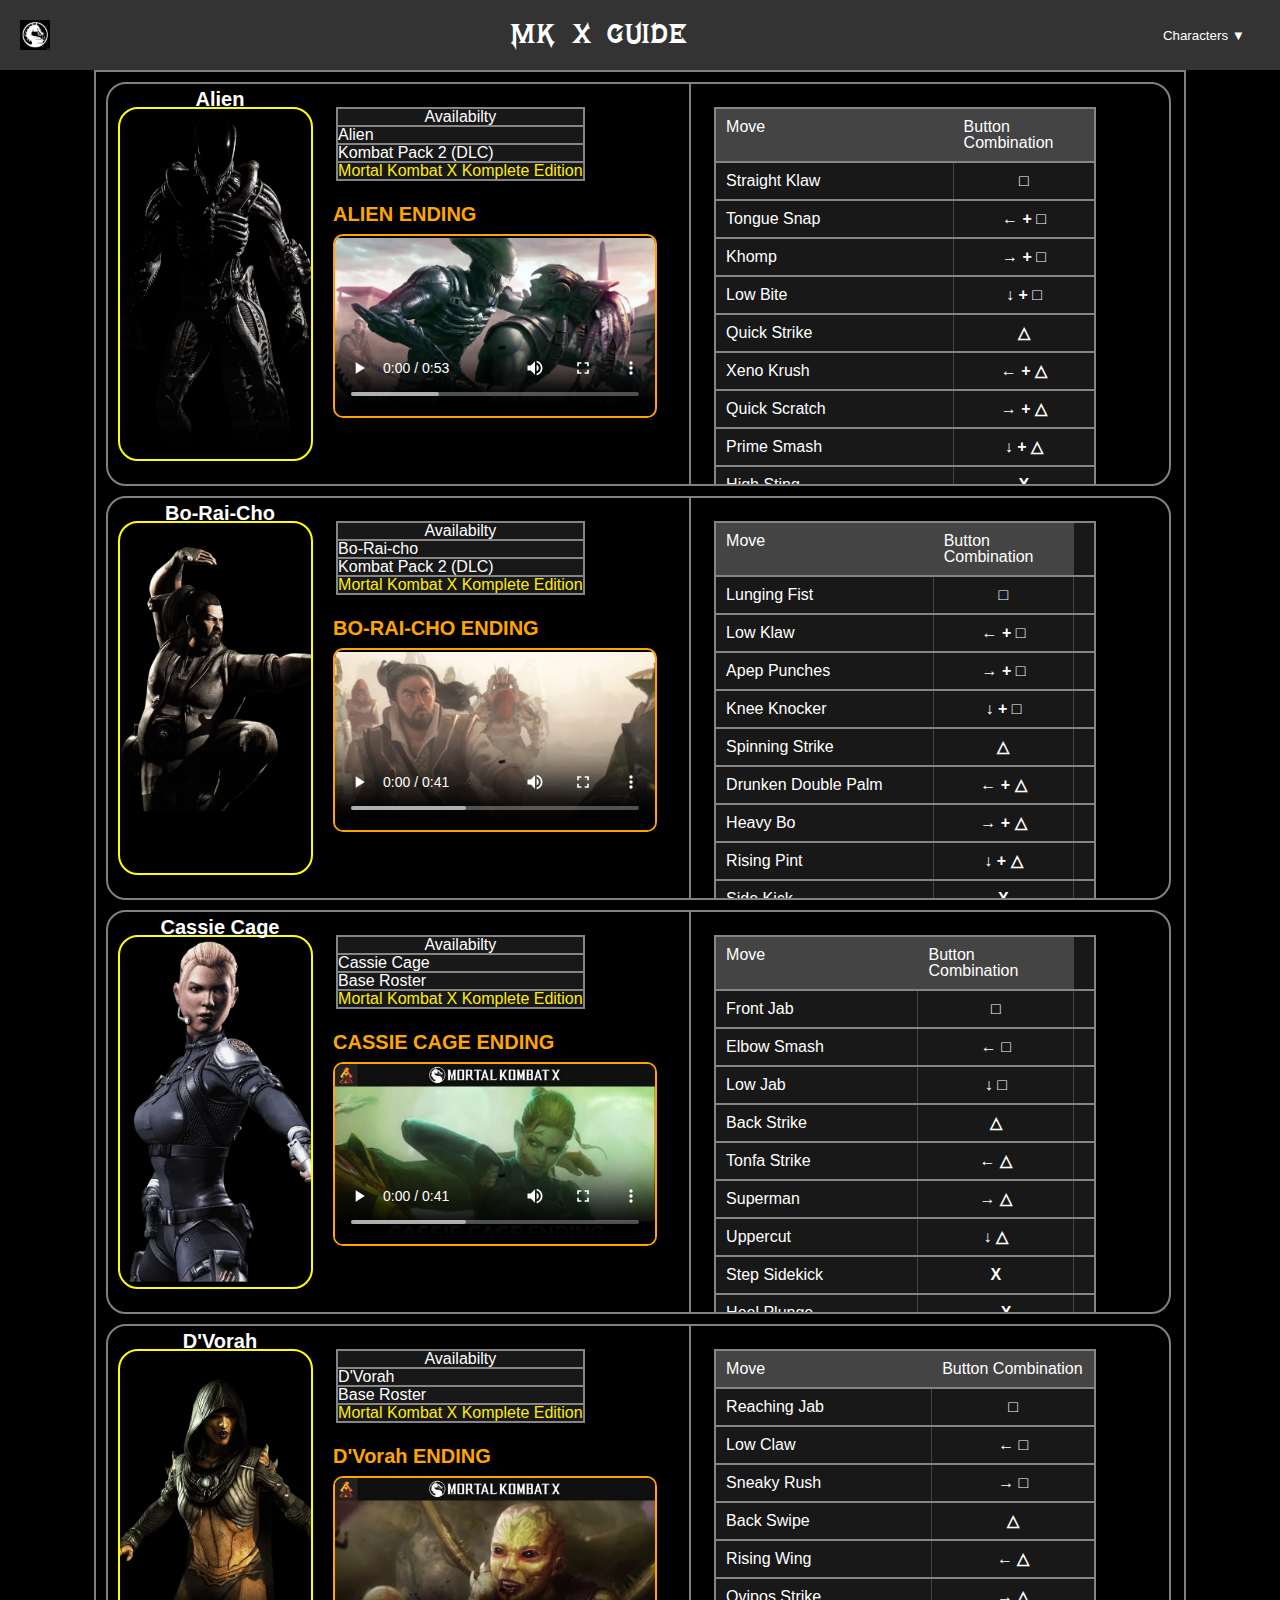
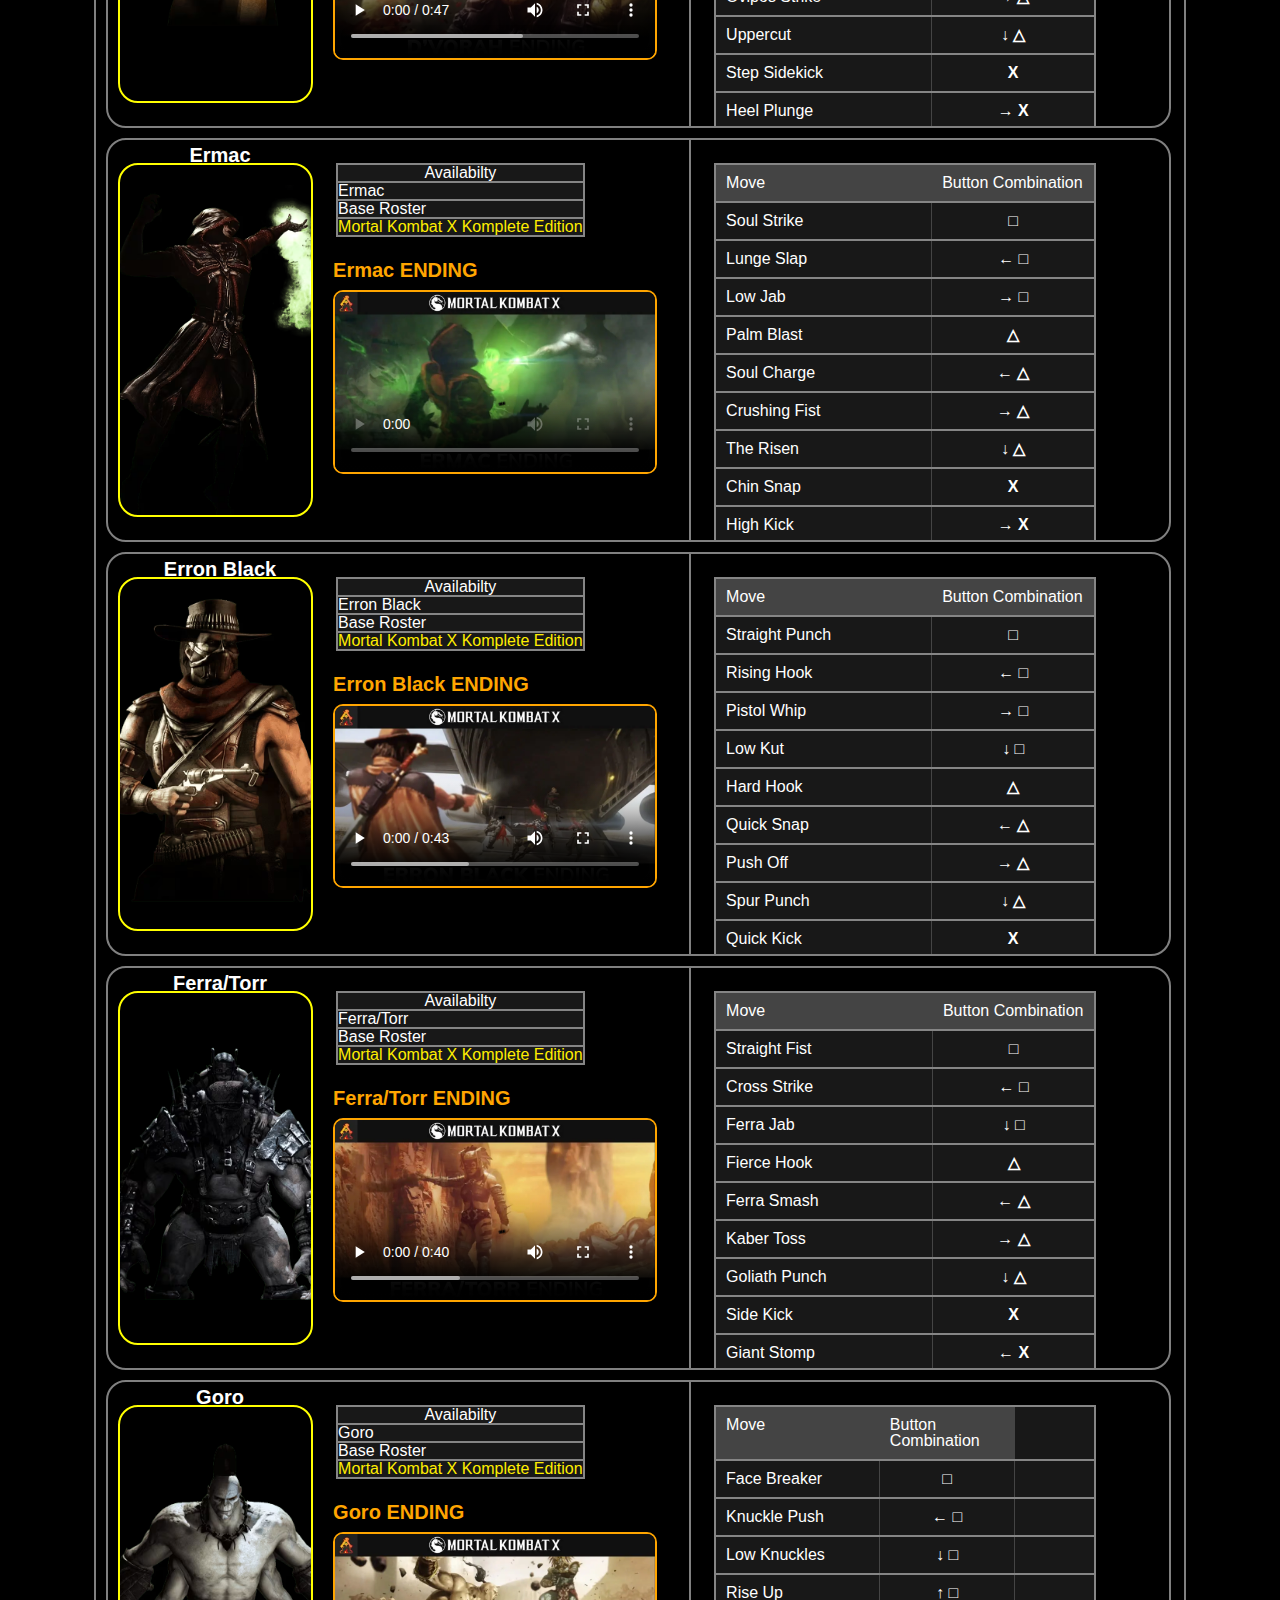
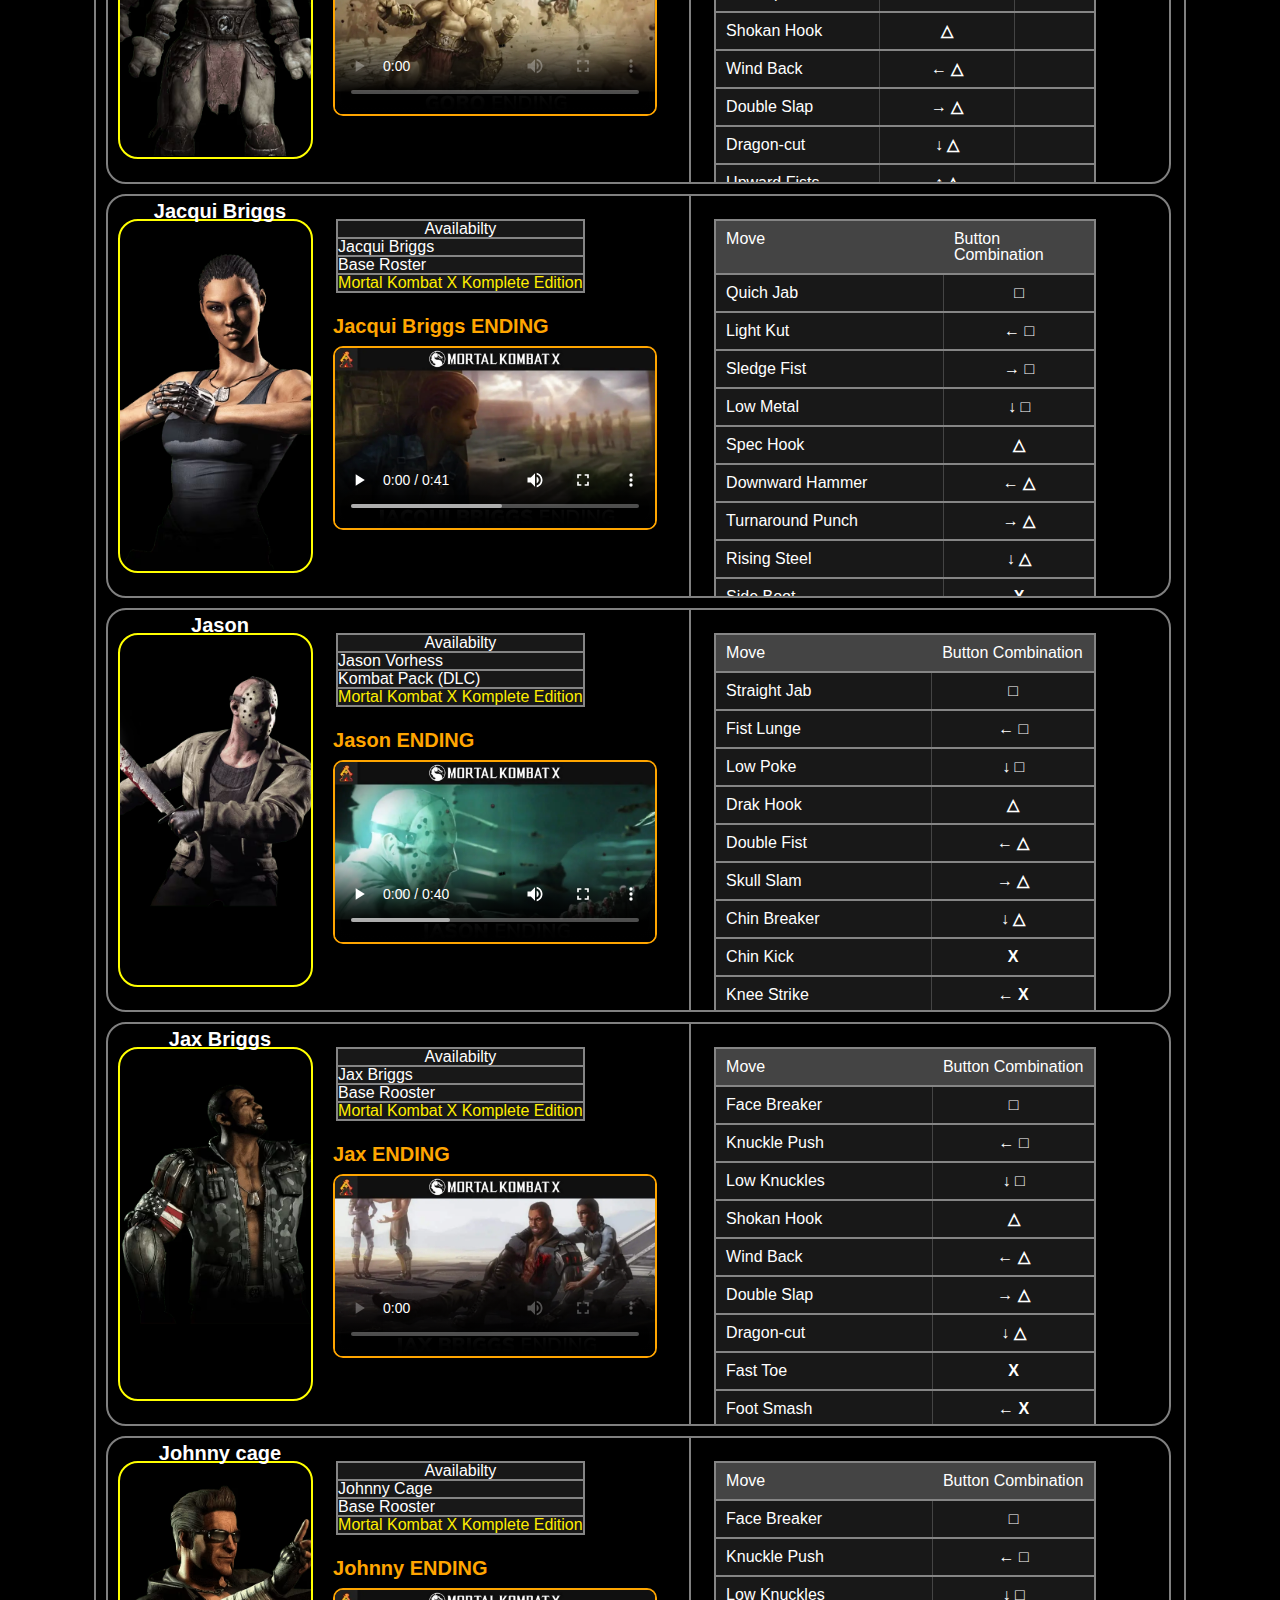
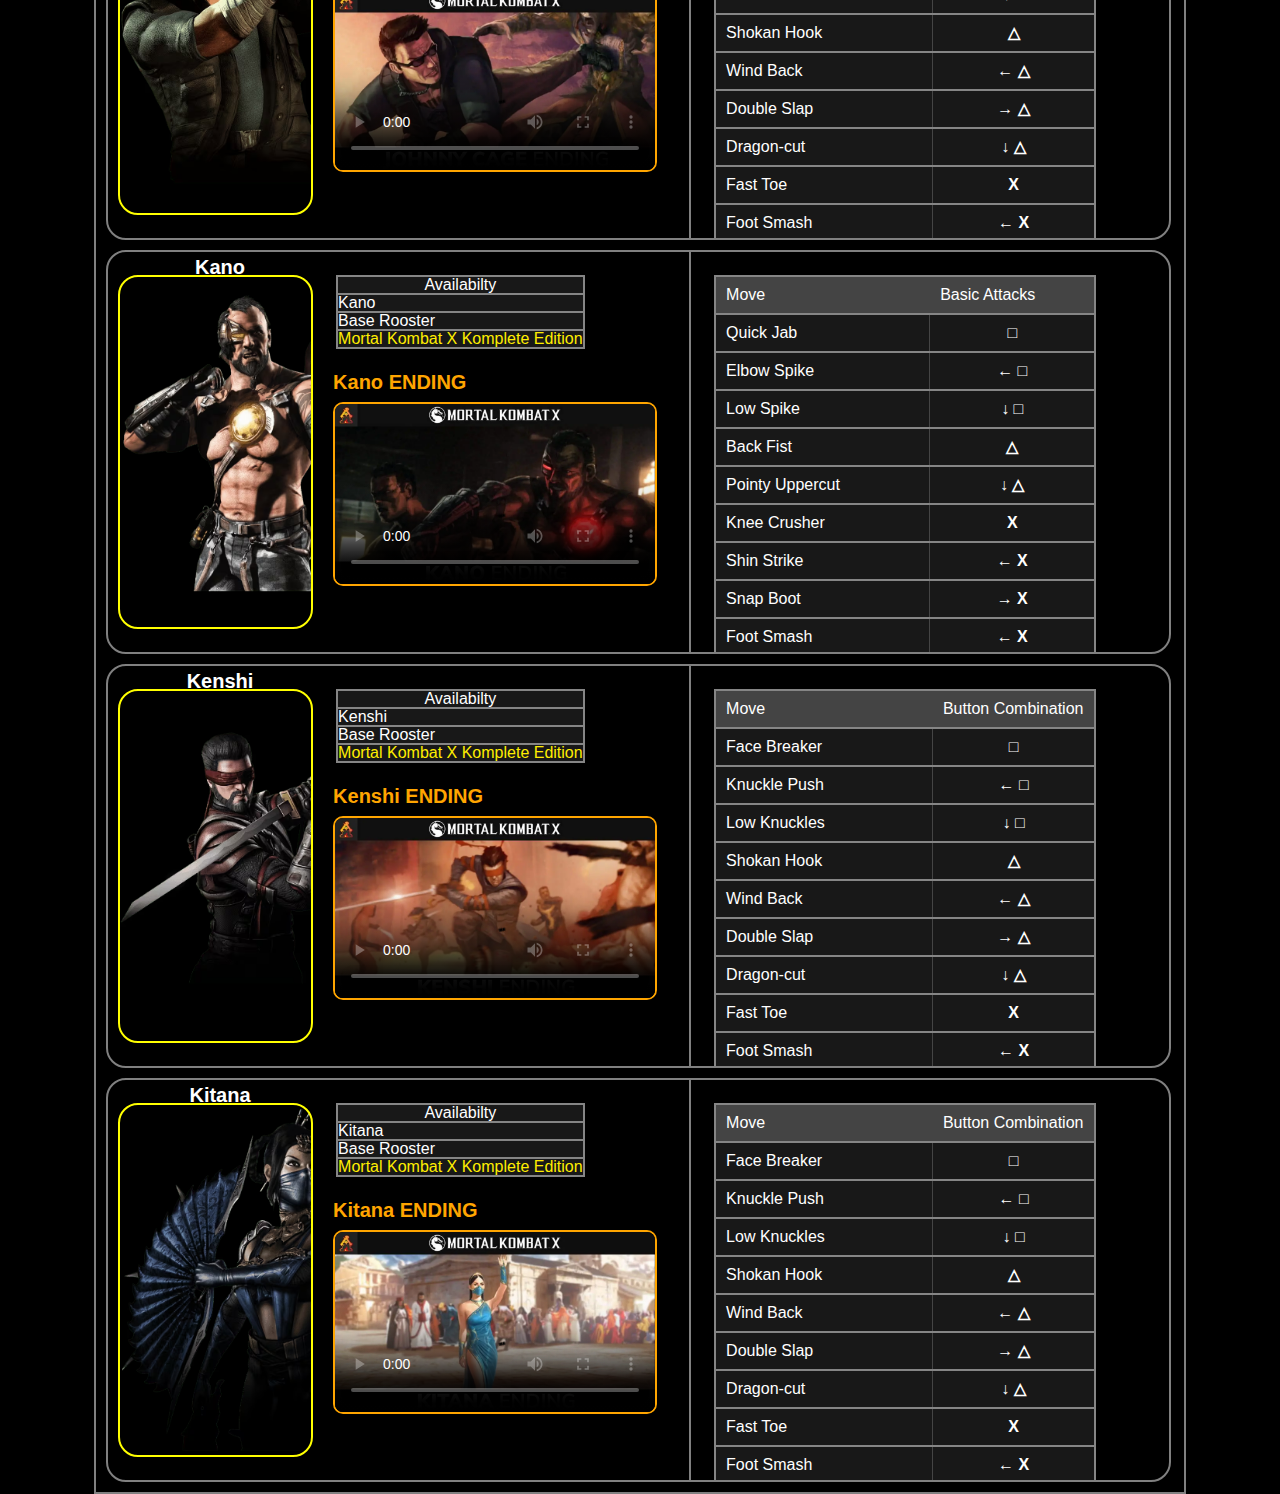
==== commit 4ac44ff5: "progress_arrya" ====
--- a/Alien Guide.html
+++ b/Alien Guide.html
@@ -6587,516 +6587,6 @@
                 </div>
             </div>
         </div>
-
-        <!-- kitana -->
-
-        <div class="profile-header15">
-            <p style="font-size: 20px; font-weight: bold;">Kitana</p>
-        </div>
-
-        <div class="characters-profile-menu15">
-        </div>
-        <div class="characters-info">
-            <table>
-                <tr>
-                    <th><b>Availabilty</b></th>
-                </tr>
-                <tr>
-                    <td>Kitana</td>
-                </tr>
-                <tr>
-                    <td>Base Rooster</td>
-                </tr>
-                <tr>
-                    <td style="color: rgb(255, 238, 0);">Mortal Kombat X Komplete Edition</td>
-                </tr>
-            </table>
-            <h1>Kitana ENDING</h1>
-
-            <video width="320" height="180" poster="video thumbnail/kitana-ending-cutscene-mortal-kombat-x-altar-of-gaming-1024x576.webp" controls>
-                                    <source src= "Video/Kitana Ending Story - Mortal Kombat X (4K Cutscenes) - Altar of Gaming (1080p, h264, youtube).mp4" type="video/mp4">
-                                    <source src="movie.ogg" type="video/ogg">
-                                </video>
-        </div>
-        <div class="characters-moves-list15">
-            <div class="moveset15">
-                <table class="move-list15">
-                    <tr>
-                        <th>Move</th>
-                        <th>Button Combination</th>
-                    </tr>
-                    <tr>
-                        <td>
-                            Back Slap</td>
-                        <td>□</td>
-                    </tr>
-                    <tr>
-                        <td>
-                            Royal Hand</td>
-                        <td>← □</td>
-                    </tr>
-                    <tr>
-                        <td>
-                            Punishing Poke</td>
-                        <td>↓ □</td>
-                    </tr>
-                    <tr>
-                        <td>
-                            Quick Chop</td>
-                        <td>△</td>
-                    </tr>
-                    <tr>
-                        <td>
-                            Fan Out</td>
-                        <td>← △</td>
-                    </tr>
-                    <tr>
-                        <td>
-                            Double Slap</td>
-                        <td>→ △</td>
-                    </tr>
-                    <tr>
-                        <td>
-                            Spinning Slash</td>
-                        <td>↓ △</td>
-                    </tr>
-                    <tr>
-                        <td>
-                            Fast Toe</td>
-                        <td>X</td>
-                    </tr>
-                    <tr>
-                        <td>
-                            Foot Smash</td>
-                        <td>← X</td>
-                    </tr>
-                    <tr>
-                        <td>
-
-                            Whiplash</td>
-                        <td>↓ X</td>
-                    </tr>
-                    <tr>
-                        <td>
-                            Push Kick</td>
-                        <td>O</td>
-                    </tr>
-                    <tr>
-                        <td>
-                            Drop Back</td>
-                        <td>← O</td>
-                    </tr>
-                    <tr>
-                        <td>
-                            Brutal Kick</td>
-                        <td>→ O</td>
-                    </tr>
-                    <tr>
-                        <td>
-                            Full Spin</td>
-                        <td>↓ O</td>
-                    </tr>
-                    <tr>
-                        <th>Jumping Attacks</th>
-                        <th></th>
-                    </tr>
-                    <tr>
-                        <td>jump Back Punch</td>
-                        <td> △ </td>
-                    </tr>
-                    <tr>
-                        <td>Jump Front Punch</td>
-                        <td> □ </td>
-                    </tr>
-                    <tr>
-                        <td>Jump Front Kick </td>
-                        <td> X</td>
-                    </tr>
-                    <tr>
-                        <td>Jump Back Kick</td>
-                        <td> O</td>
-                    </tr>
-                    <tr>
-                        <th>Throws</th>
-                        <th></th>
-                    </tr>
-                    <td>Throws (Forward)</td>
-                    <td> → + L1 </td>
-                    </tr>
-                    <tr>
-                        <td>Throws (Forward)-enhance</td>
-                        <td> → + L1 , R2 </td>
-                    </tr>
-                    <tr>
-                        <td>
-                            Throw (Away) </td>
-                        <td> L1</td>
-                    </tr>
-                    <tr>
-                        <td>Throw (Away) - Enhance</td>
-                        <td> L1 , R2 </td>
-                    </tr>
-                    <tr>
-                        <th>Combos Attacks</th>
-                        <th></th>
-                    </tr>
-                    <tr>
-                        <td>
-                            Double Strike </td>
-                        <td>□ , □</td>
-                    </tr>
-                    <tr>
-                        <td>
-                            Rising Power
-                        </td>
-                        <td>□ , □ , □ </td>
-                    </tr>
-                    <tr>
-                        <td>
-                            Royal Lunge</td>
-                        <td>← □ , △ </td>
-                    </tr>
-                    <tr>
-                        <td>
-                            Charging Blow</td>
-                        <td>← □ , △ , △</td>
-                    </tr>
-                    <tr>
-                        <td>
-                            Majestic</td>
-                        <td>← □ , O</td>
-                    </tr>
-                    <tr>
-                        <td>
-                            Cunning Sting
-                        </td>
-                        <td>← □ , O , x</td>
-                    </tr>
-                    <tr>
-                        <td>
-                            Learn Respect</td>
-                        <td>← □ , △ , □</td>
-                    </tr>
-                    <tr>
-                        <td>
-                            Fake Out </td>
-                        <td>△ , □</td>
-                    </tr>
-                    <tr>
-                        <td>
-                            Fan-Tastic</td>
-                        <td>△ , □ , △</td>
-                    </tr>
-                    <tr>
-                        <td>Gut Gash</td>
-                        <td>⬅ + X, ◻</td>
-                    </tr>
-                    <tr>
-                        <td>Dignified</td>
-                        <td>⬇ + X, ◻</td>
-                    </tr>
-                    <tr>
-                        <td>Regal Assault</td>
-                        <td>⬅ + X, ⭘</td>
-                    </tr>
-                    <tr>
-                        <td>Deception</td>
-                        <td>⬇ + ⭘, X</td>
-                    </tr>
-                    <tr>
-                        <td>Noble Kicks</td>
-                        <td>⬇ + ⭘, ◻</td>
-                    </tr>
-                    <tr>
-                        <td>Mesmerizing</td>
-                        <td>⬅ + ⭘, X</td>
-                    </tr>
-                    <tr>
-                        <td>Searching For Truth</td>
-                        <td>⬇ + X, ⭘</td>
-                    </tr>
-                    <tr>
-                        <td>Rightful Heir</td>
-                        <td>⬅ + X, ⭘</td>
-                    </tr>
-                    <tr>
-                        <td>Edenian Dance</td>
-                        <td>⬇ + X, ⭘</td>
-                    </tr>
-                    <th>
-                        Special Moves</th>
-                    <th></th>
-                    </tr>
-                    <tr>
-                        <td>
-                            Back Slap</td>
-                        <td>□</td>
-                    </tr>
-                    <tr>
-                        <td>
-                            Royal Hand</td>
-                        <td>← □</td>
-                    </tr>
-                    <tr>
-                        <td>
-                            Punishing Poke</td>
-                        <td>↓ □</td>
-                    </tr>
-                    <tr>
-                        <td>
-                            Quick Chop</td>
-                        <td>△</td>
-                    </tr>
-                    <tr>
-                        <td>
-                            Fan Out</td>
-                        <td>← △</td>
-                    </tr>
-                    <tr>
-                        <td>
-                            Fan Swipe</td>
-                        <td>→ △</td>
-                    </tr>
-                    <tr>
-                        <td>
-                            Spinning Slash</td>
-                        <td>↓ △</td>
-                    </tr>
-                    <tr>
-                        <td>
-                            Flick Kick</td>
-                        <td>X</td>
-                    </tr>
-                    <tr>
-                        <td>
-                            Pretty Kick</td>
-                        <td>← X</td>
-                    </tr>
-                    <tr>
-                        <td>
-                            Knee Buckle</td>
-                        <td>↓ X</td>
-                    </tr>
-                    <tr>
-                        <td>
-                            Turnaround</td>
-                        <td>O</td>
-                    </tr>
-                    <tr>
-                        <td>
-                            Drop Back</td>
-                        <td>← O</td>
-                    </tr>
-                    <tr>
-                        <td>
-                            Reverse Heel</td>
-                        <td>→ O</td>
-                    </tr>
-                    <tr>
-                        <td>
-                            Full Spin</td>
-                        <td>↓ O</td>
-                    </tr>
-                    <tr>
-                        <th>Jumping Attacks</th>
-                        <th></th>
-                    </tr>
-                    <tr>
-                        <td>jump Back Punch</td>
-                        <td> △ </td>
-                    </tr>
-                    <tr>
-                        <td>Jump Front Punch</td>
-                        <td> □ </td>
-                    </tr>
-                    <tr>
-                        <td>Jump Front Kick </td>
-                        <td> X</td>
-                    </tr>
-                    <tr>
-                        <td>Jump Back Kick</td>
-                        <td> O</td>
-                    </tr>
-                    <tr>
-                        <th>Throws</th>
-                        <th></th>
-                    </tr>
-                    <td>Throws (Forward)</td>
-                    <td> → + L1 </td>
-                    </tr>
-                    <tr>
-                        <td>Throws (Forward)-enhance</td>
-                        <td> → + L1 , R2 </td>
-                    </tr>
-                    <tr>
-                        <td>
-                            Throw (Away) </td>
-                        <td> L1</td>
-                    </tr>
-                    <tr>
-                        <td>Throw (Away) - Enhance</td>
-                        <td> L1 , R2 </td>
-                    </tr>
-                    <tr>
-                        <th>Combos Attacks</th>
-                        <th></th>
-                    </tr>
-                    <tr>
-                        <td>
-                            Rising Fan </td>
-                        <td>↓ ← △</td>
-                    </tr>
-                    <tr>
-                        <td>
-                            Rising Blades
-                        </td>
-                        <td>↓ ← △ + R2 </td>
-                    </tr>
-                    <tr>
-                        <td>
-                            Throat Slice</td>
-                        <td>← → X </td>
-                    </tr>
-                    <tr>
-                        <td>
-                            Throat Slash</td>
-                    </tr>
-                    <td>← → X + R2</td>
-                    <tr>
-                        <td>
-                            Fan Throw</td>
-                        <td>↓ → □ </td>
-                    </tr>
-                    <tr>
-                        <td>
-                            Fan Throw
-                        </td>
-                        <td>↓ → □ + R2</td>
-                    </tr>
-                    <tr>
-                        <td>
-                            Upraise
-                        </td>
-                        <td>↓ ← □ </td>
-                    </tr>
-                    <tr>
-                        <td>
-                            Uplift </td>
-                        <td>↓ ← □ + R2</td>
-                    </tr>
-                    <tr>
-                        <td>
-                            Assassin Strike</td>
-                        <td>↓ ← X</td>
-                    </tr>
-                    <tr>
-                        <td>Assassin Impale</td>
-                        <td>↓ ← X + R2</td>
-                    </tr>
-                    <tr>
-                        <td>Princess Parry</td>
-                        <td>⬇ ← O</td>
-                    </tr>
-                    <tr>
-                        <td>Sharpen</td>
-                        <td>↓ → O</td>
-                    </tr>
-                    <tr>
-                        <td>Razor Blade</td>
-                        <td>↓ → O</td>
-                    </tr>
-                    <tr>
-                        <td>Glaive Throw</td>
-                        <td>↓ → ◻</td>
-                    </tr>
-                    <tr>
-                        <td>Glaive Return</td>
-                        <td>↓ → ◻ + R2</td>
-                    </tr>
-                    <tr>
-                        <td>Shadow Kick</td>
-                        <td>↓ → O</td>
-                    </tr>
-                    <tr>
-                        <td>Eclipse Kick</td>
-                        <td>↓ → O + R2</td>
-                    </tr>
-                    <tr>
-                        <td>
-                            Staff Grab</td>
-                        <td>↓ ← X</td>
-                    </tr>
-                    <tr>
-                        <td>
-                            Staff Smash</td>
-                        <td>↓ ← X + R2 </td>
-                    </tr>
-                    <tr>
-                        <td>
-                            Square Boost</td>
-                    </tr>
-                    <td>↓ ← X</td>
-                <tr>
-                    <td>  
-Square Wave</td>
-                    <td>↓ ← X + R2 </td>
-                </tr>
-                <tr>
-                    <td>    
-Fan-Nado
-                    </td>
-                    <td>↓ ← □ </td>
-                </tr>
-                <tr>
-                    <td>
-                        Fan Vortex
-</td>
-                    <td>↓ ← □ + R2</td>
-                </tr>
-                <tr>
-                    <td>
-                        Bounce Back </td>
-                    <td>↓ ← O</td>
-                </tr>
-                <th>fatalities</th>
-                <th></th>
-                <tr>
-                    <td>
-                        Dark Fan-Tasy (Mid)
-                    </td>
-                    <td>↓ → ← → △</td>
-                </tr>
-                <tr>
-                    <td>
-                        Splitting Hairs (Mid)
-                    </td>
-                    <td>← → ↓ ↓ </td>
-                </tr>
-                <tr>
-                    <td>
-                        Stage Fatality (Close)
-                    </td>
-                    <td>→ ↓ ↓ X </td>
-                </tr>
-                <th>Brutalities</th>
-                <th></th>
-                <tr>
-                    <td>
-                        Back That Up (Air)
-                    </td>
-                    <td>↓ ← X</td>
-                </tr>
-                <tr>
-                    <td>
-                        Lost Girl</td>
-                    <td>↓ ← X</td>
-                </tr>
-                <tr>
-                    <td>
-                        All Is On </td>
-                    <td>↓ → □</td>
-                </tr>
-
                     <tr>
                 </table>
             </div>
@@ -7104,13 +6594,7 @@
     </div>
 
 
-    </div>
-
-
-
-
-
-
+</div>
 </body>
 
 </html>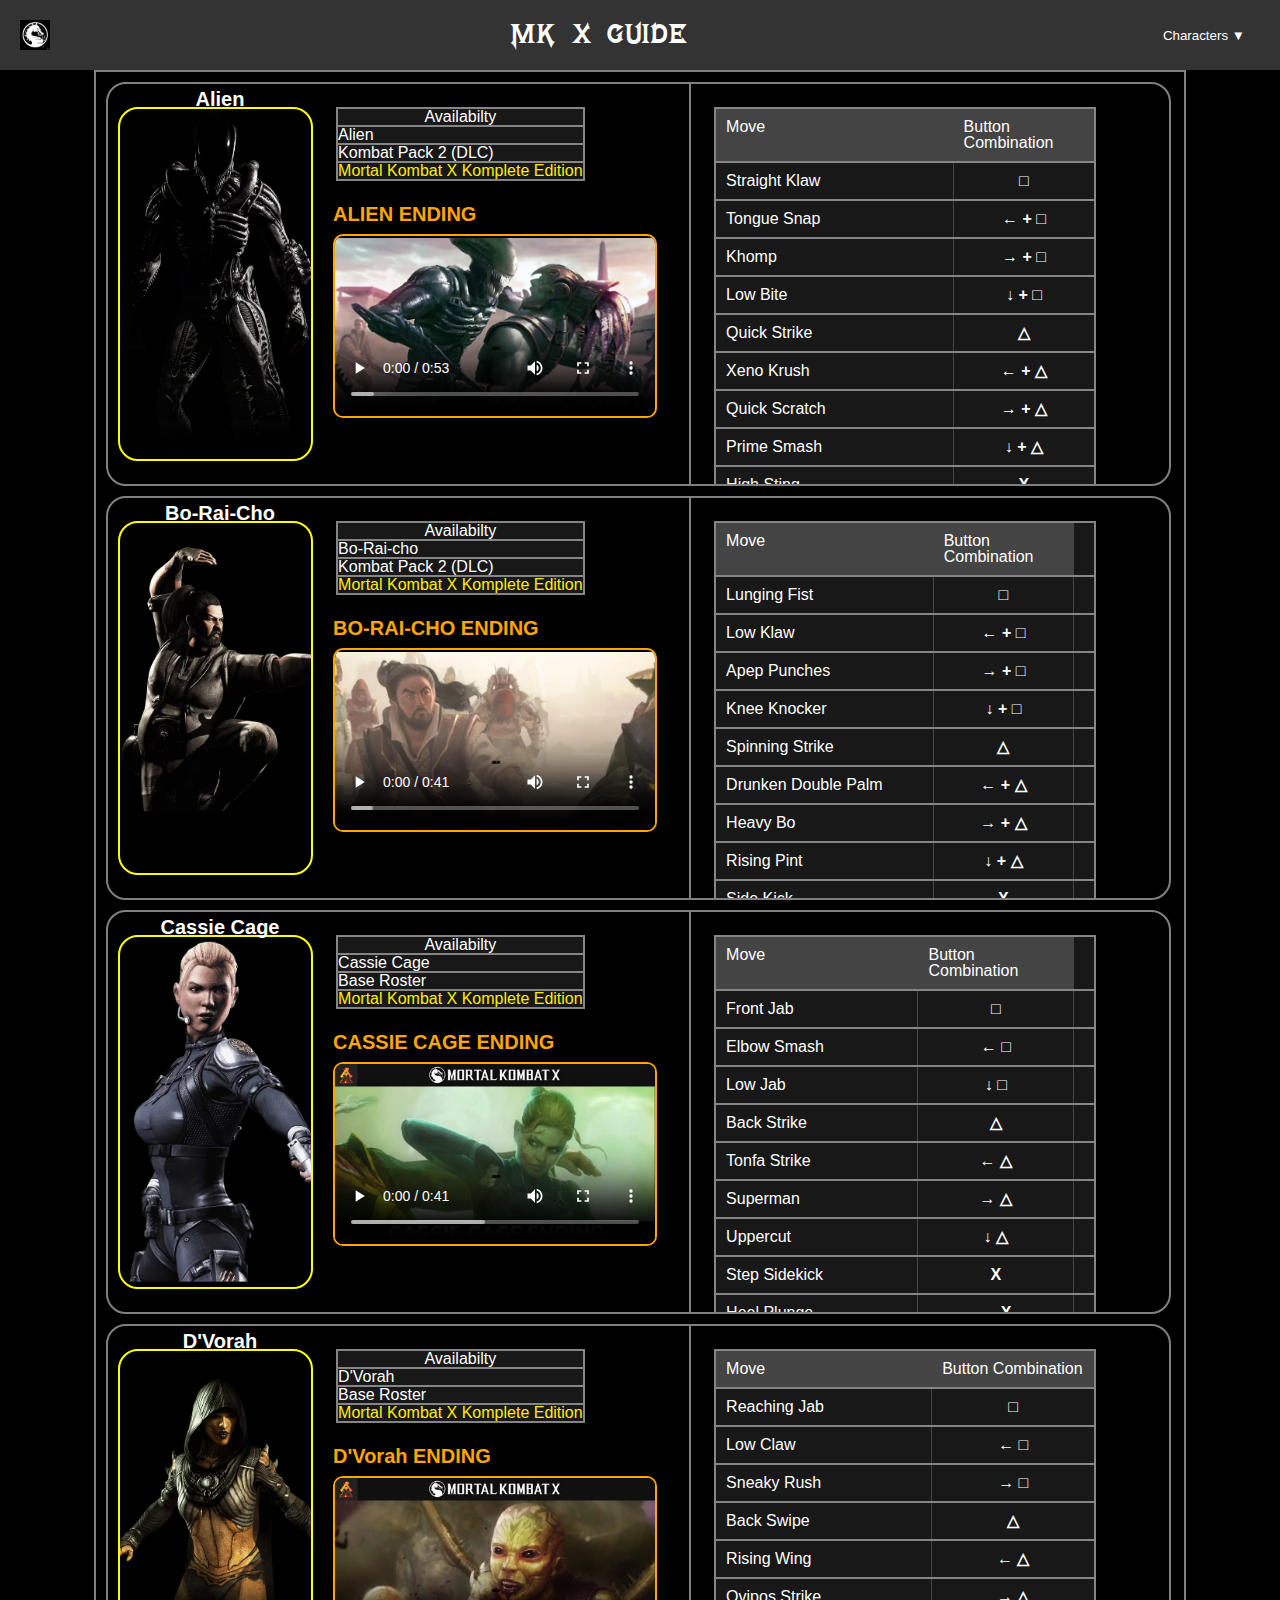
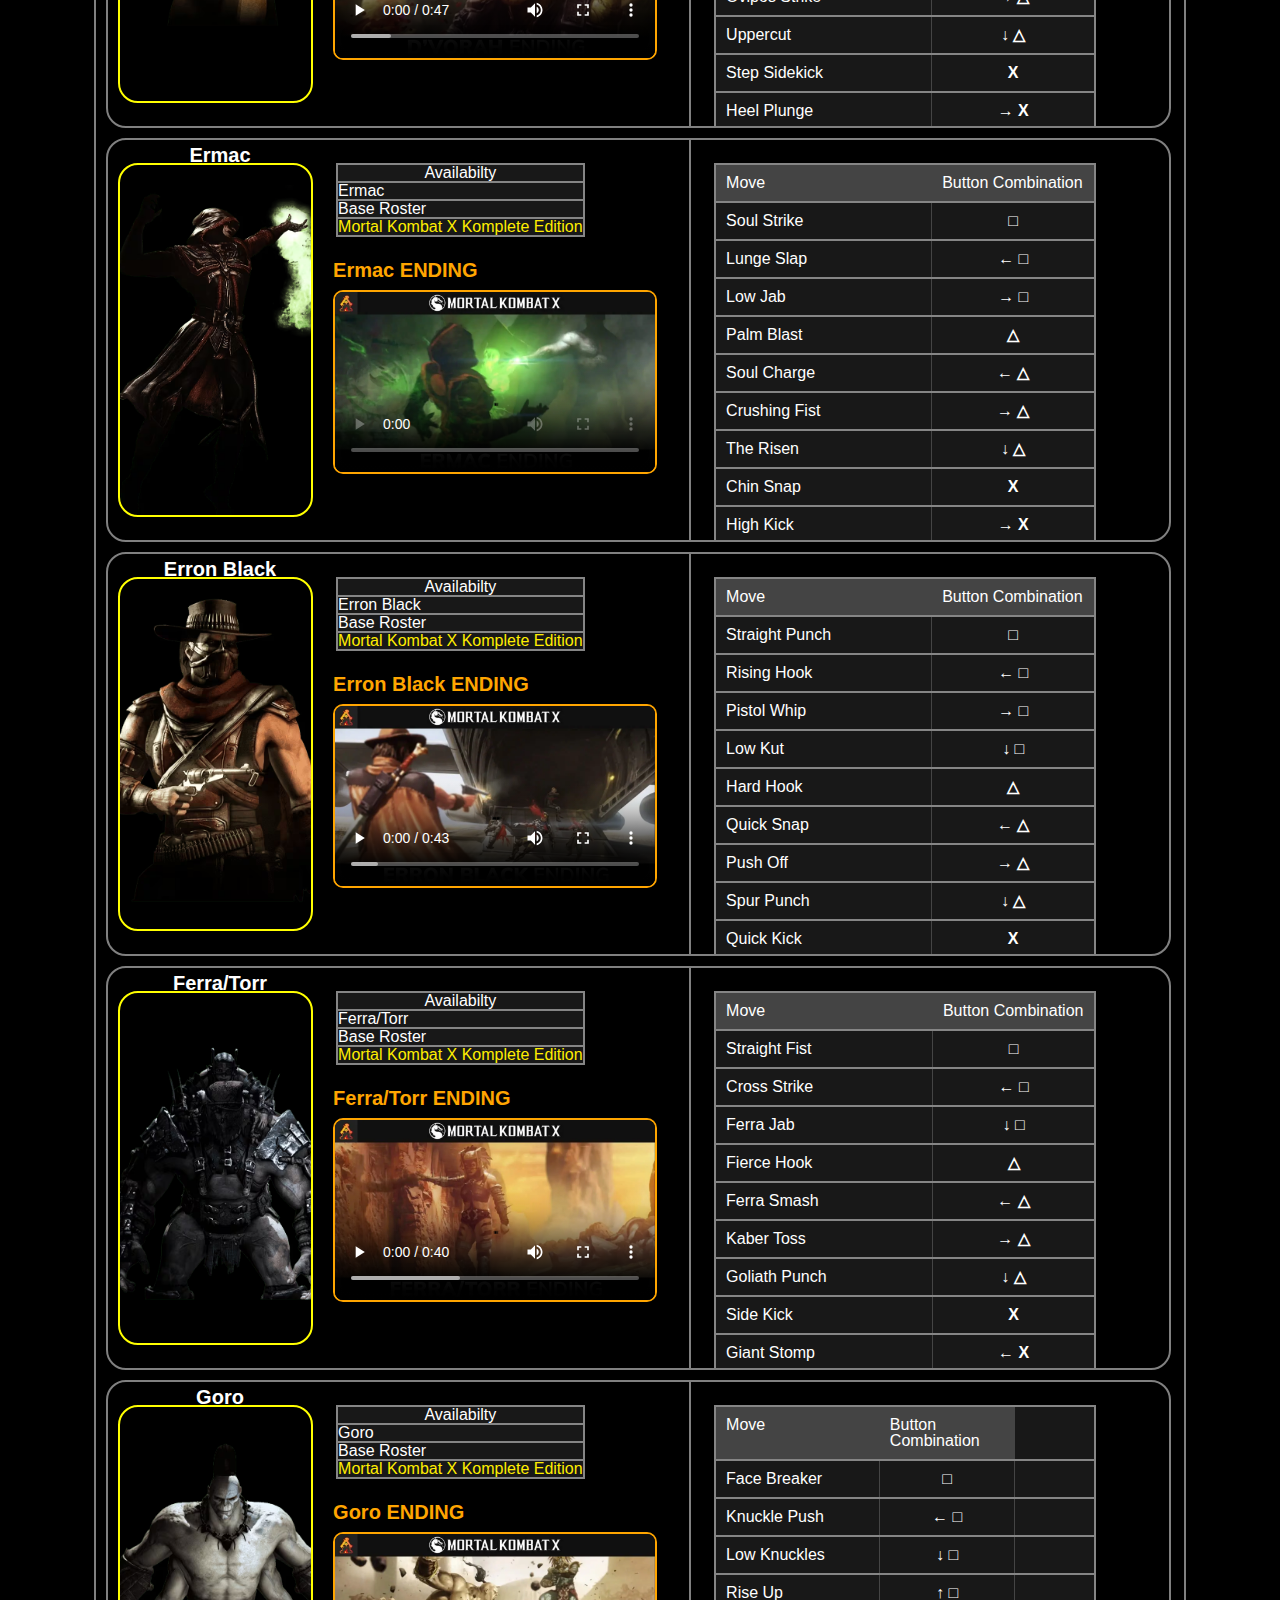
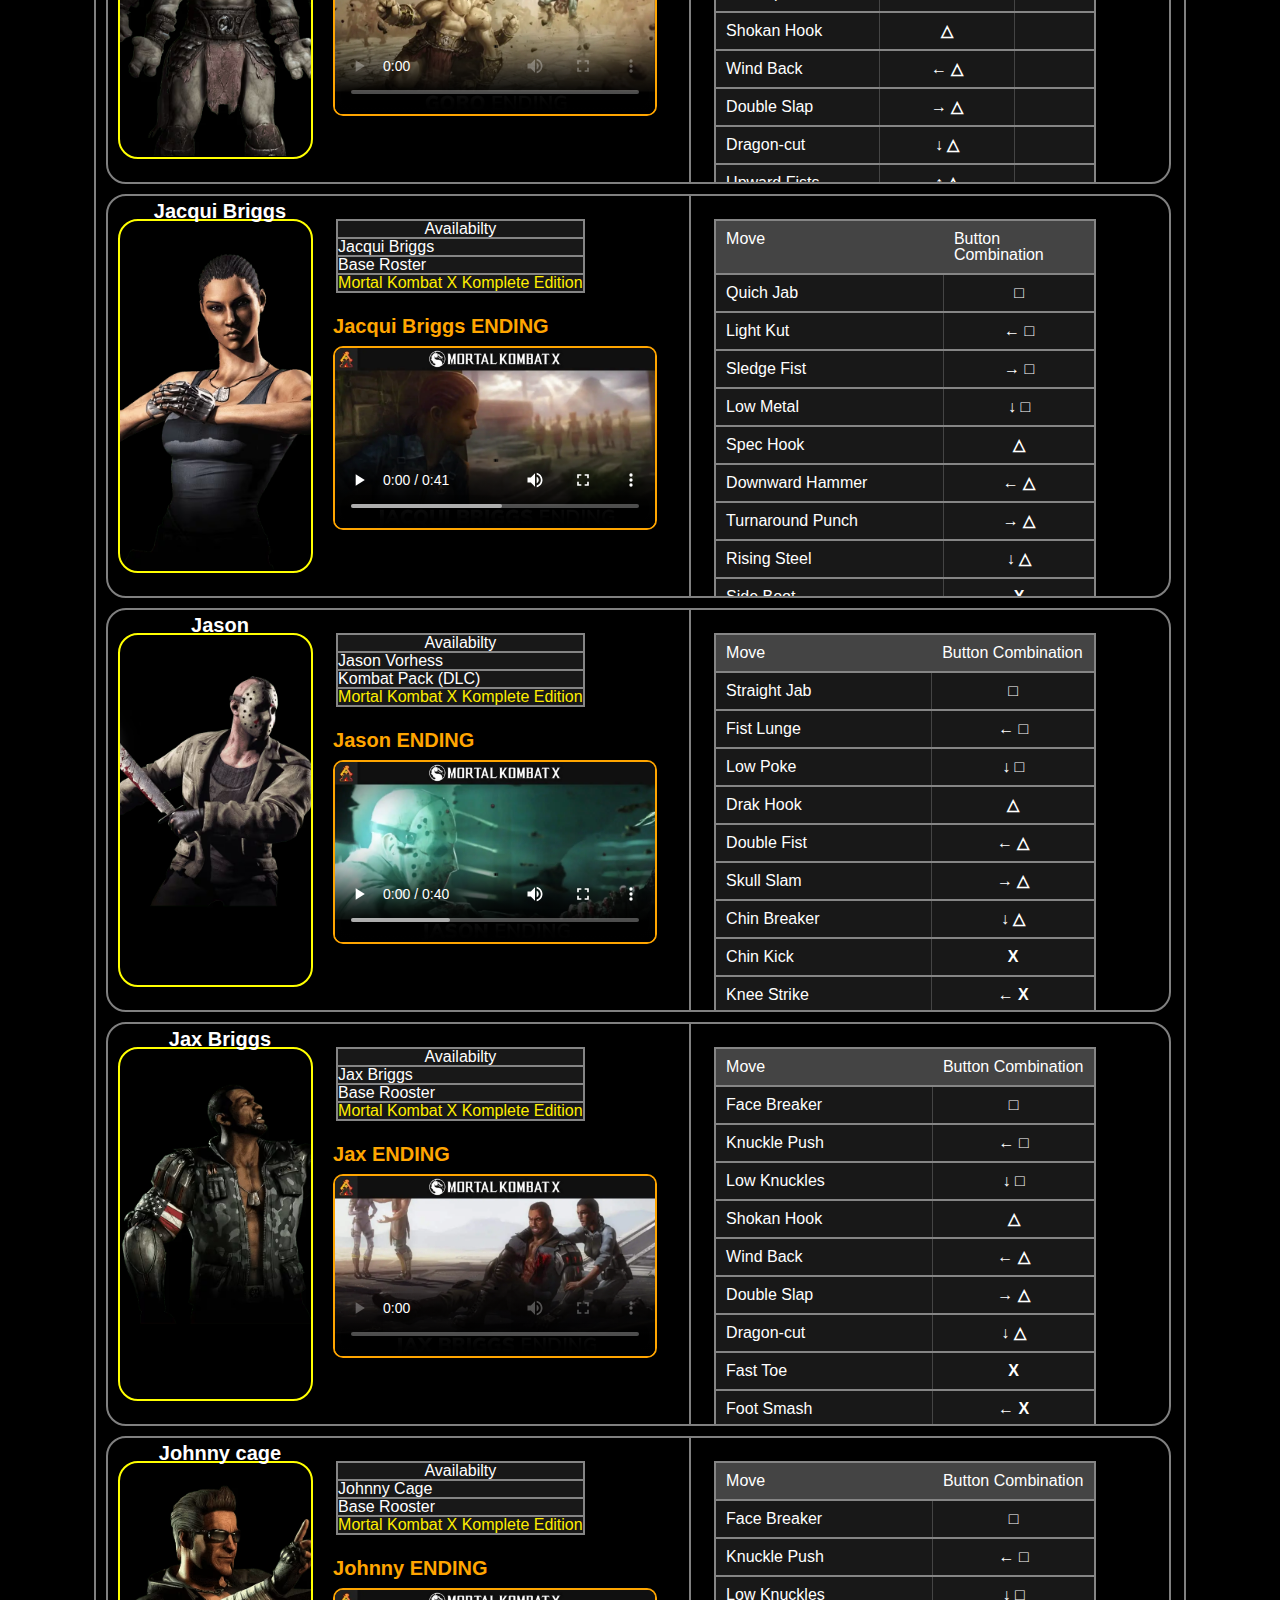
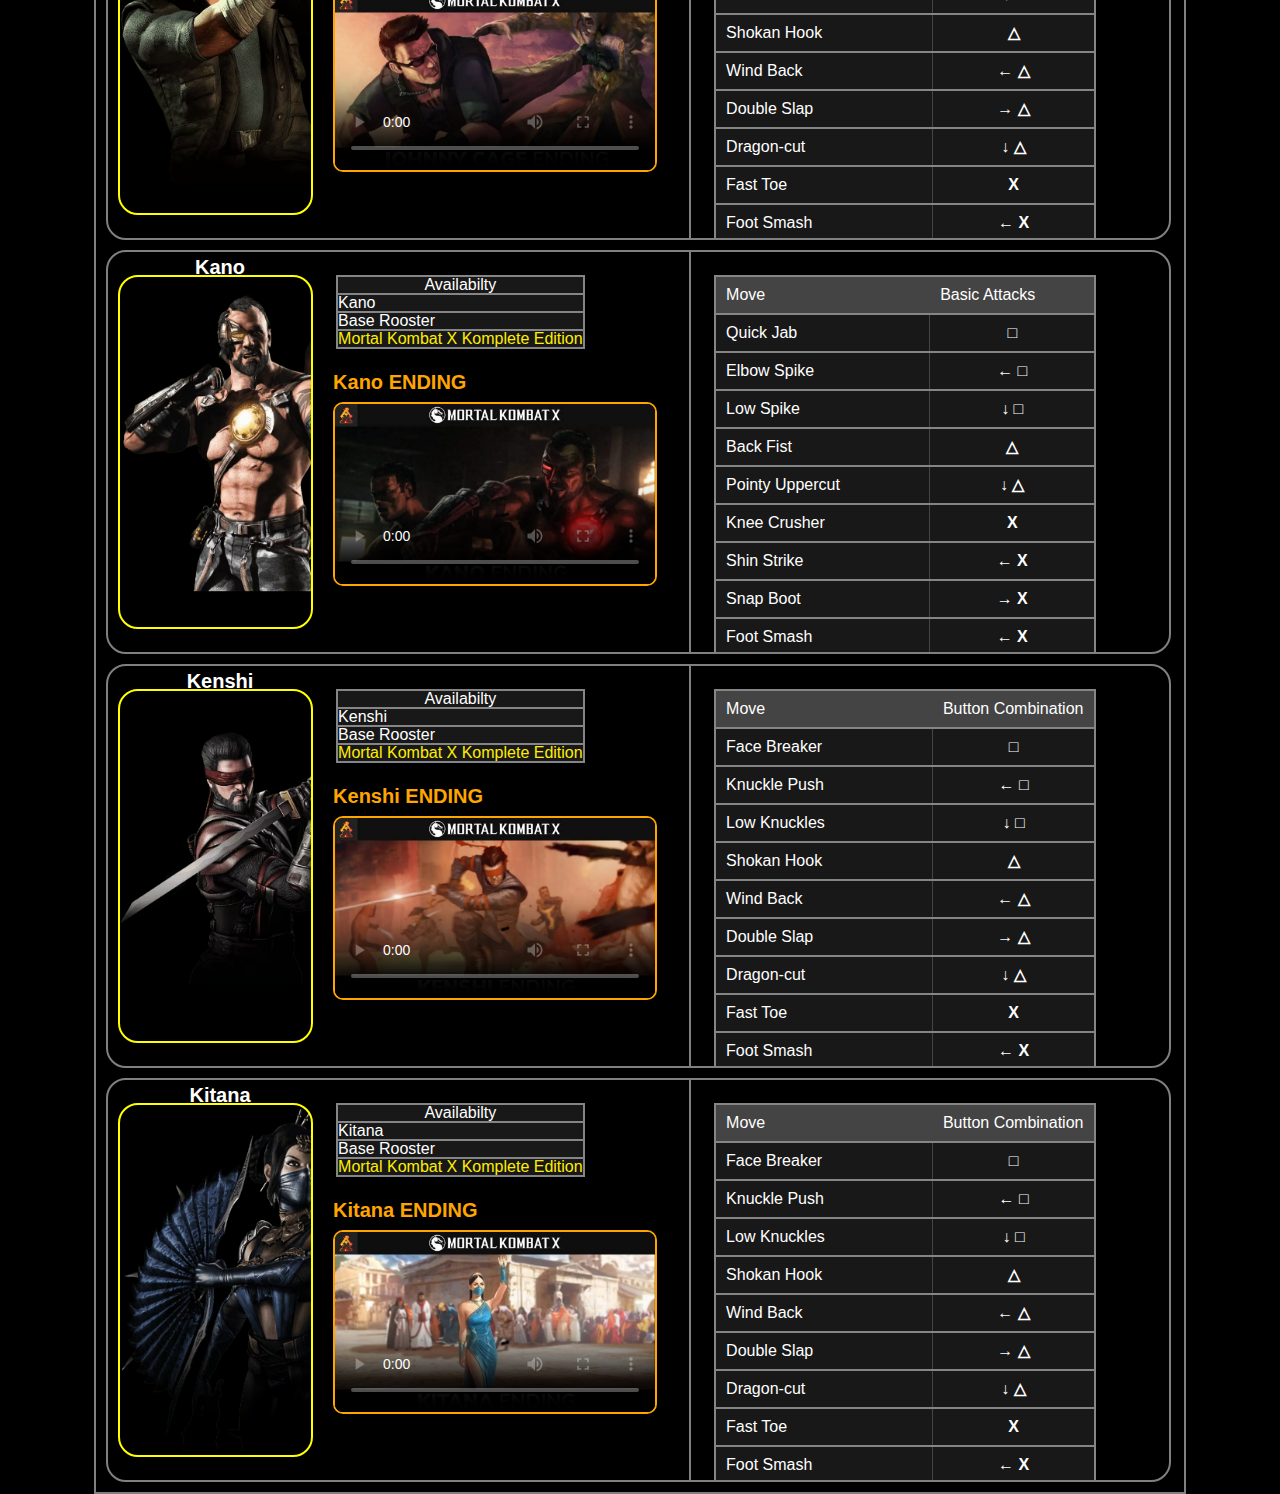
==== commit 69103ccf: "progress_colin" ====
--- a/Alien Guide.html
+++ b/Alien Guide.html
@@ -6587,14 +6587,8 @@
                 </div>
             </div>
         </div>
-                    <tr>
-                </table>
-            </div>
-        </div>
     </div>
-
-
-</div>
+    </div>
+    </div>
 </body>
-
 </html>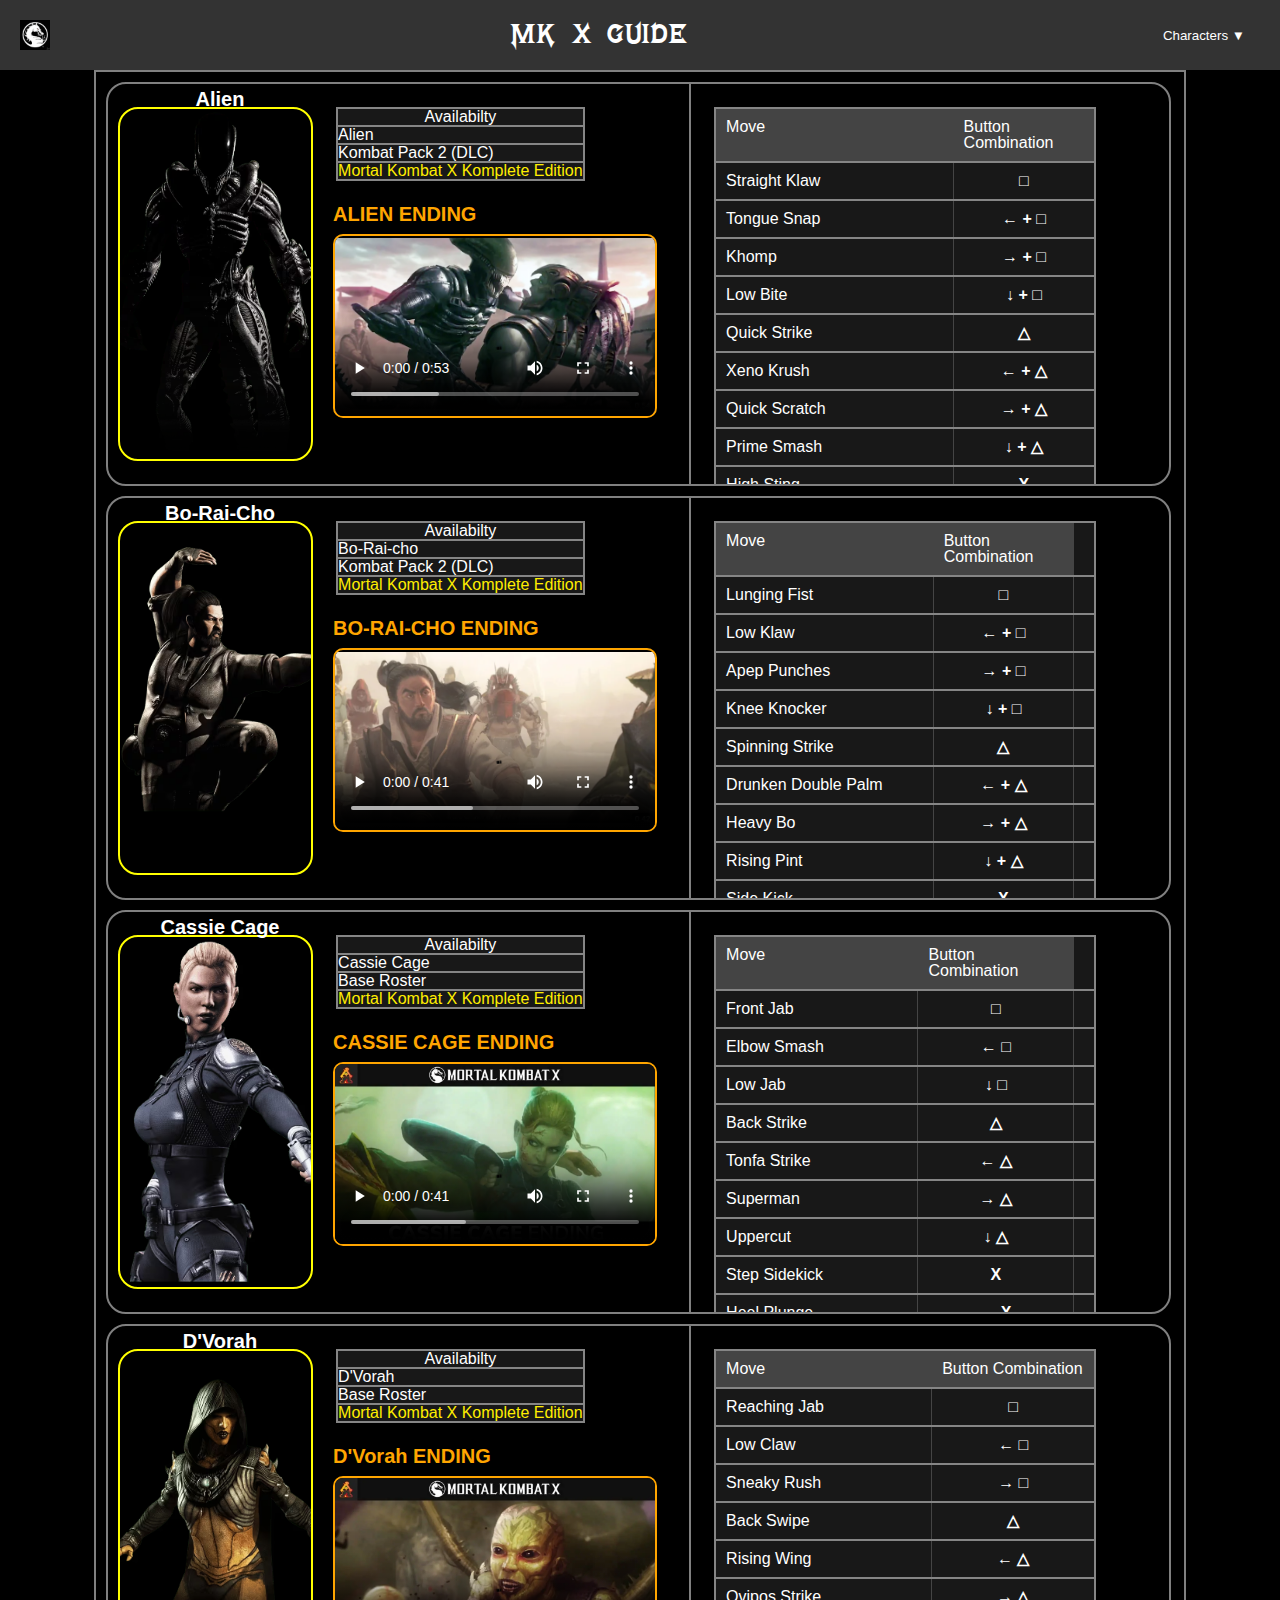
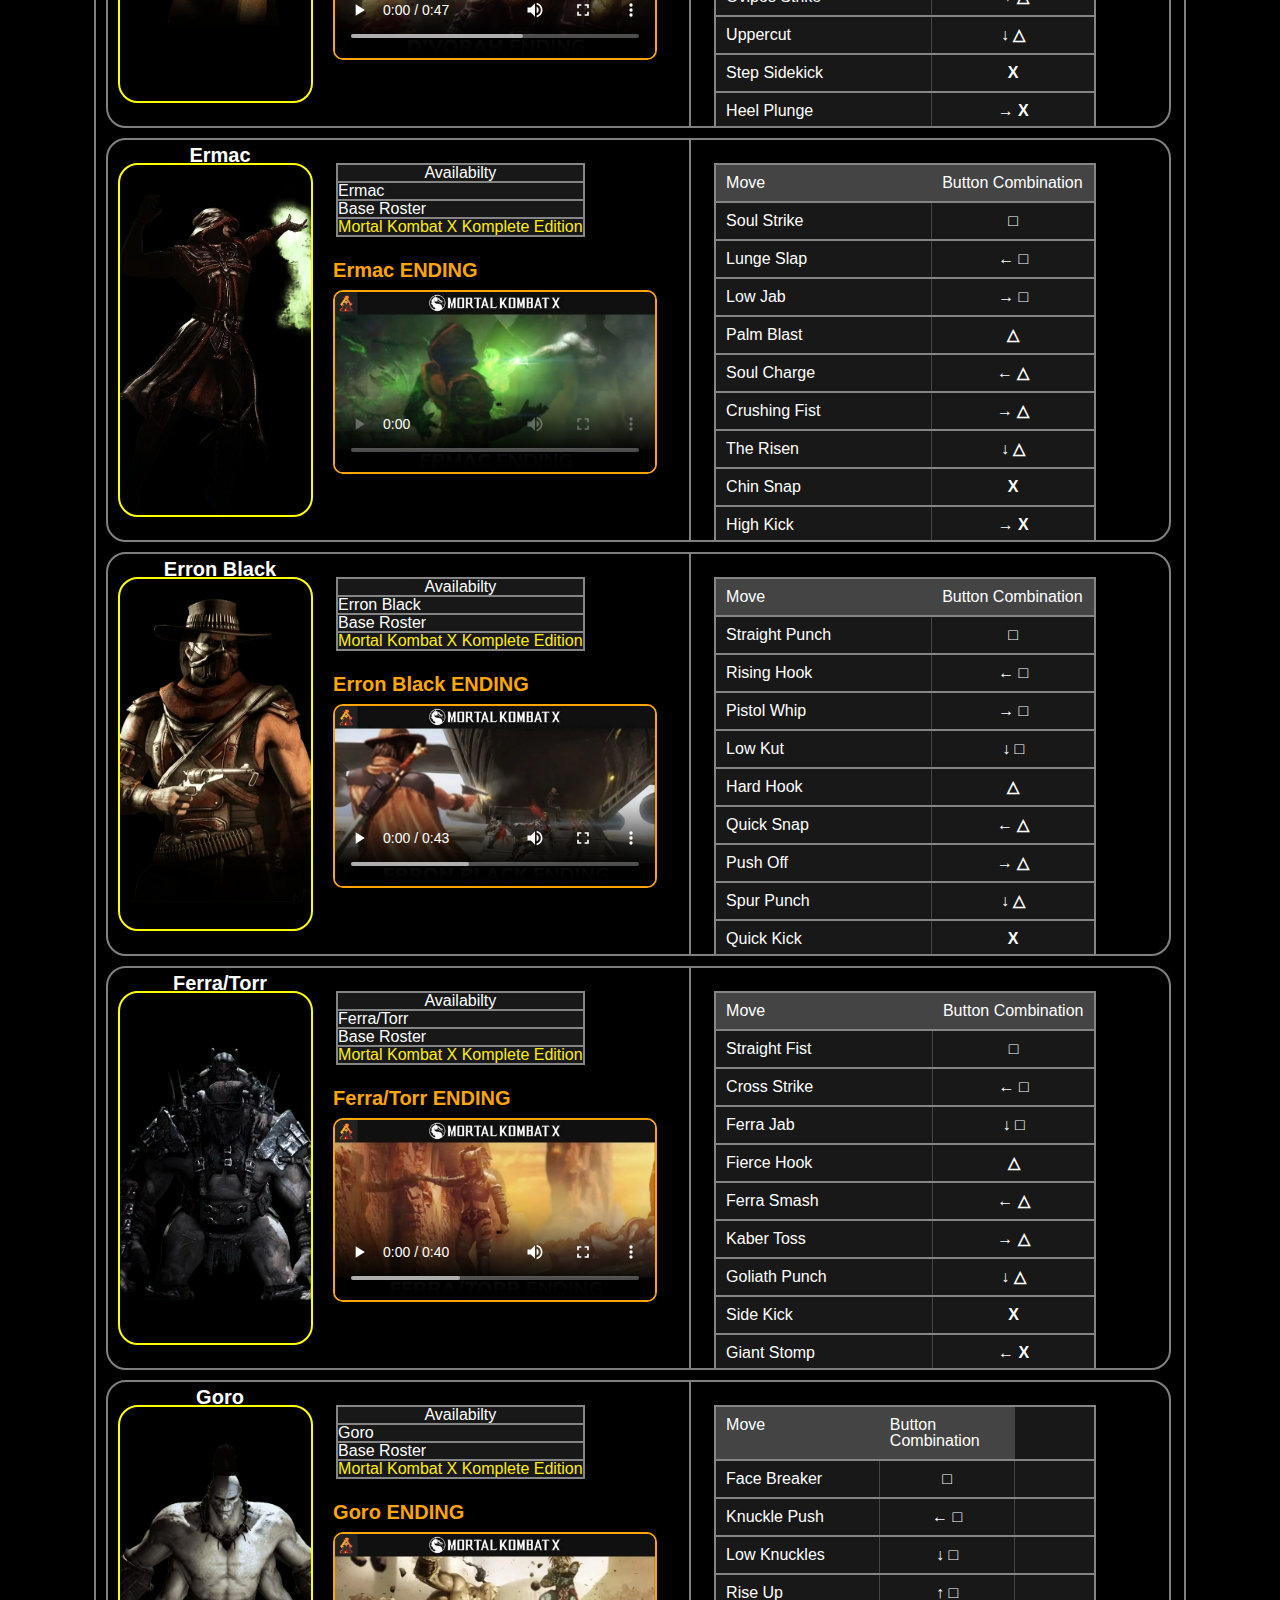
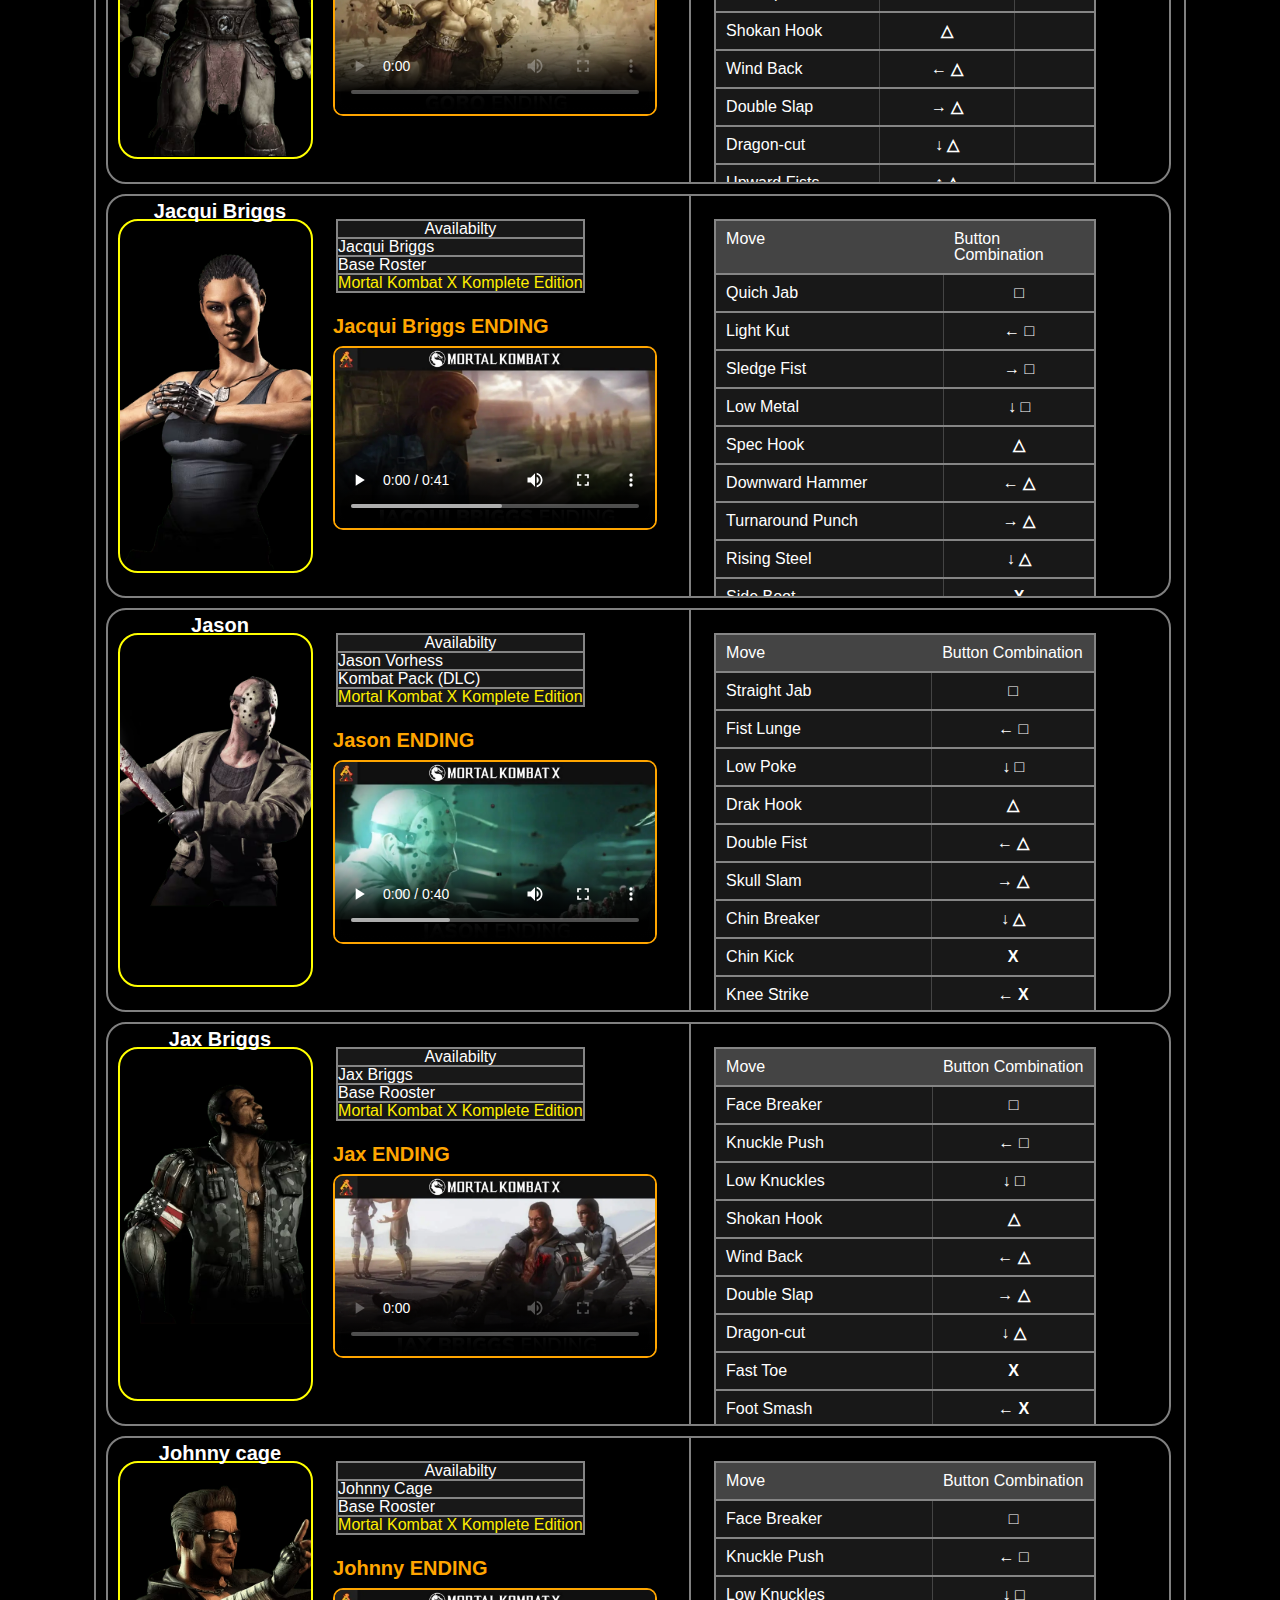
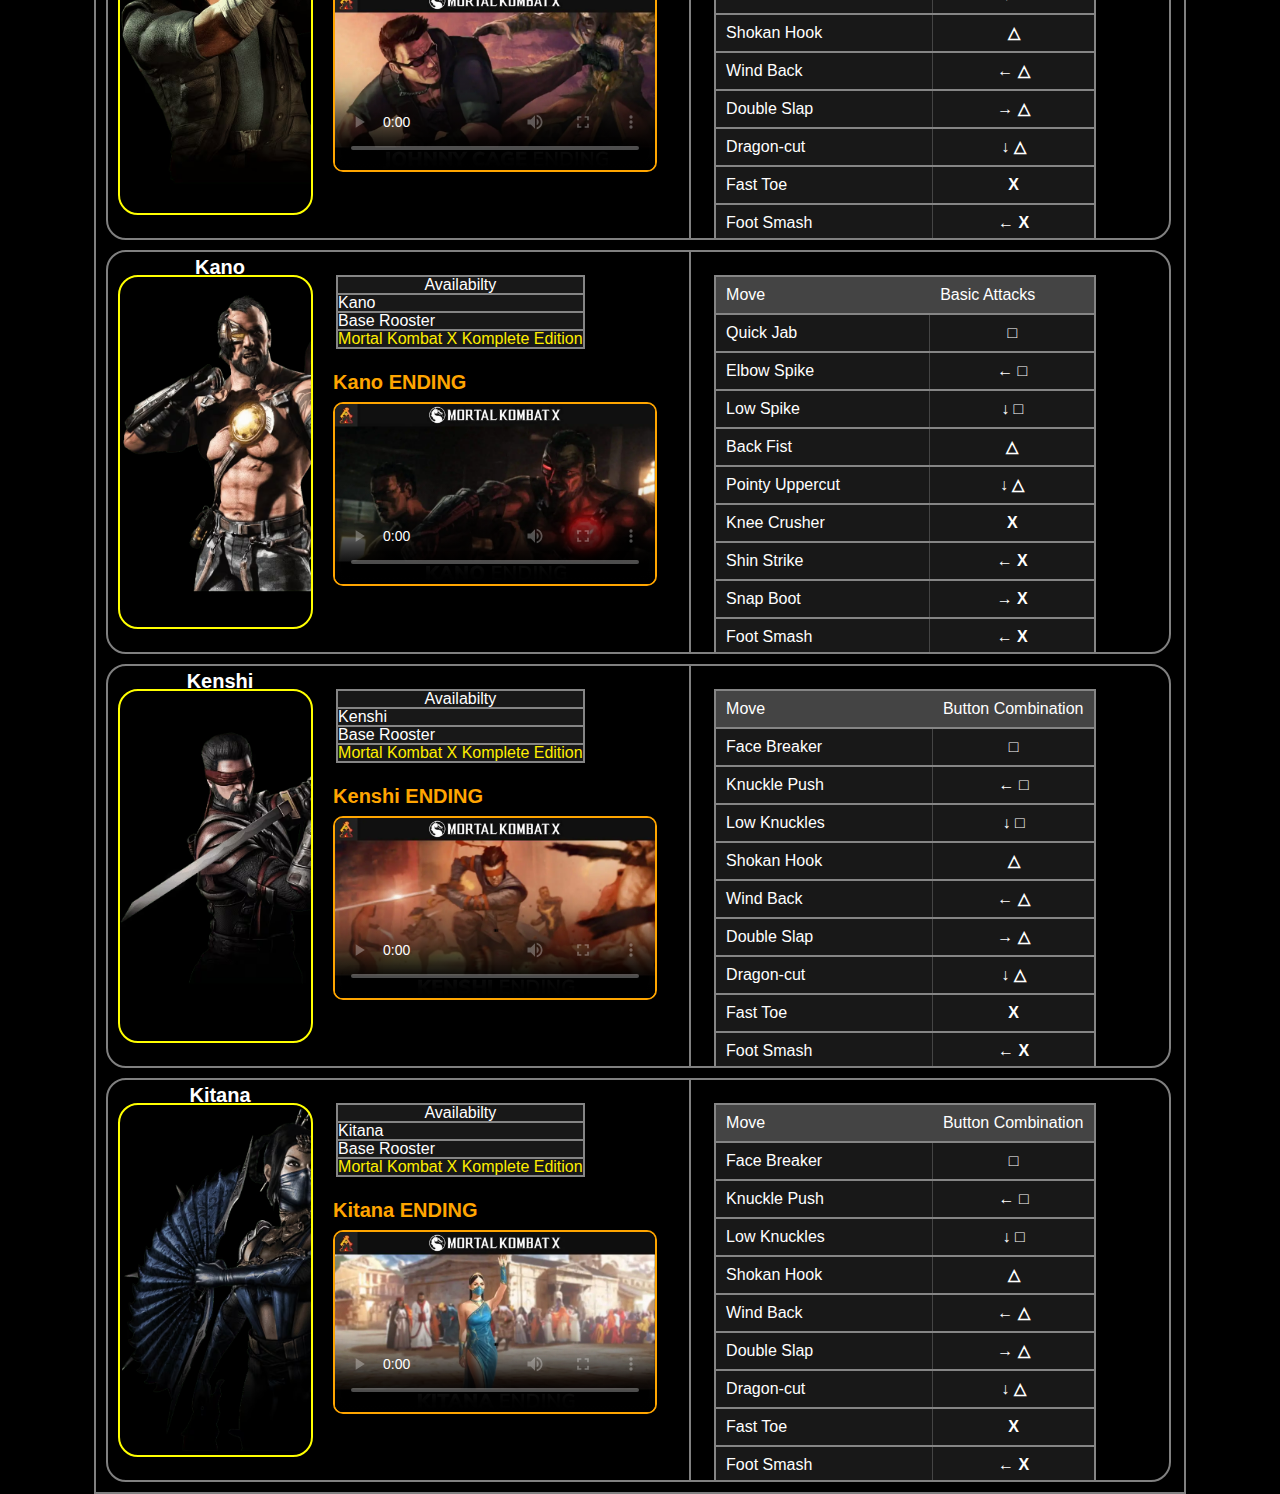
==== commit b74fd1f2: "progress_colin1" ====
--- a/Alien Guide.html
+++ b/Alien Guide.html
@@ -6588,7 +6588,5 @@
             </div>
         </div>
     </div>
-    </div>
-    </div>
 </body>
 </html>